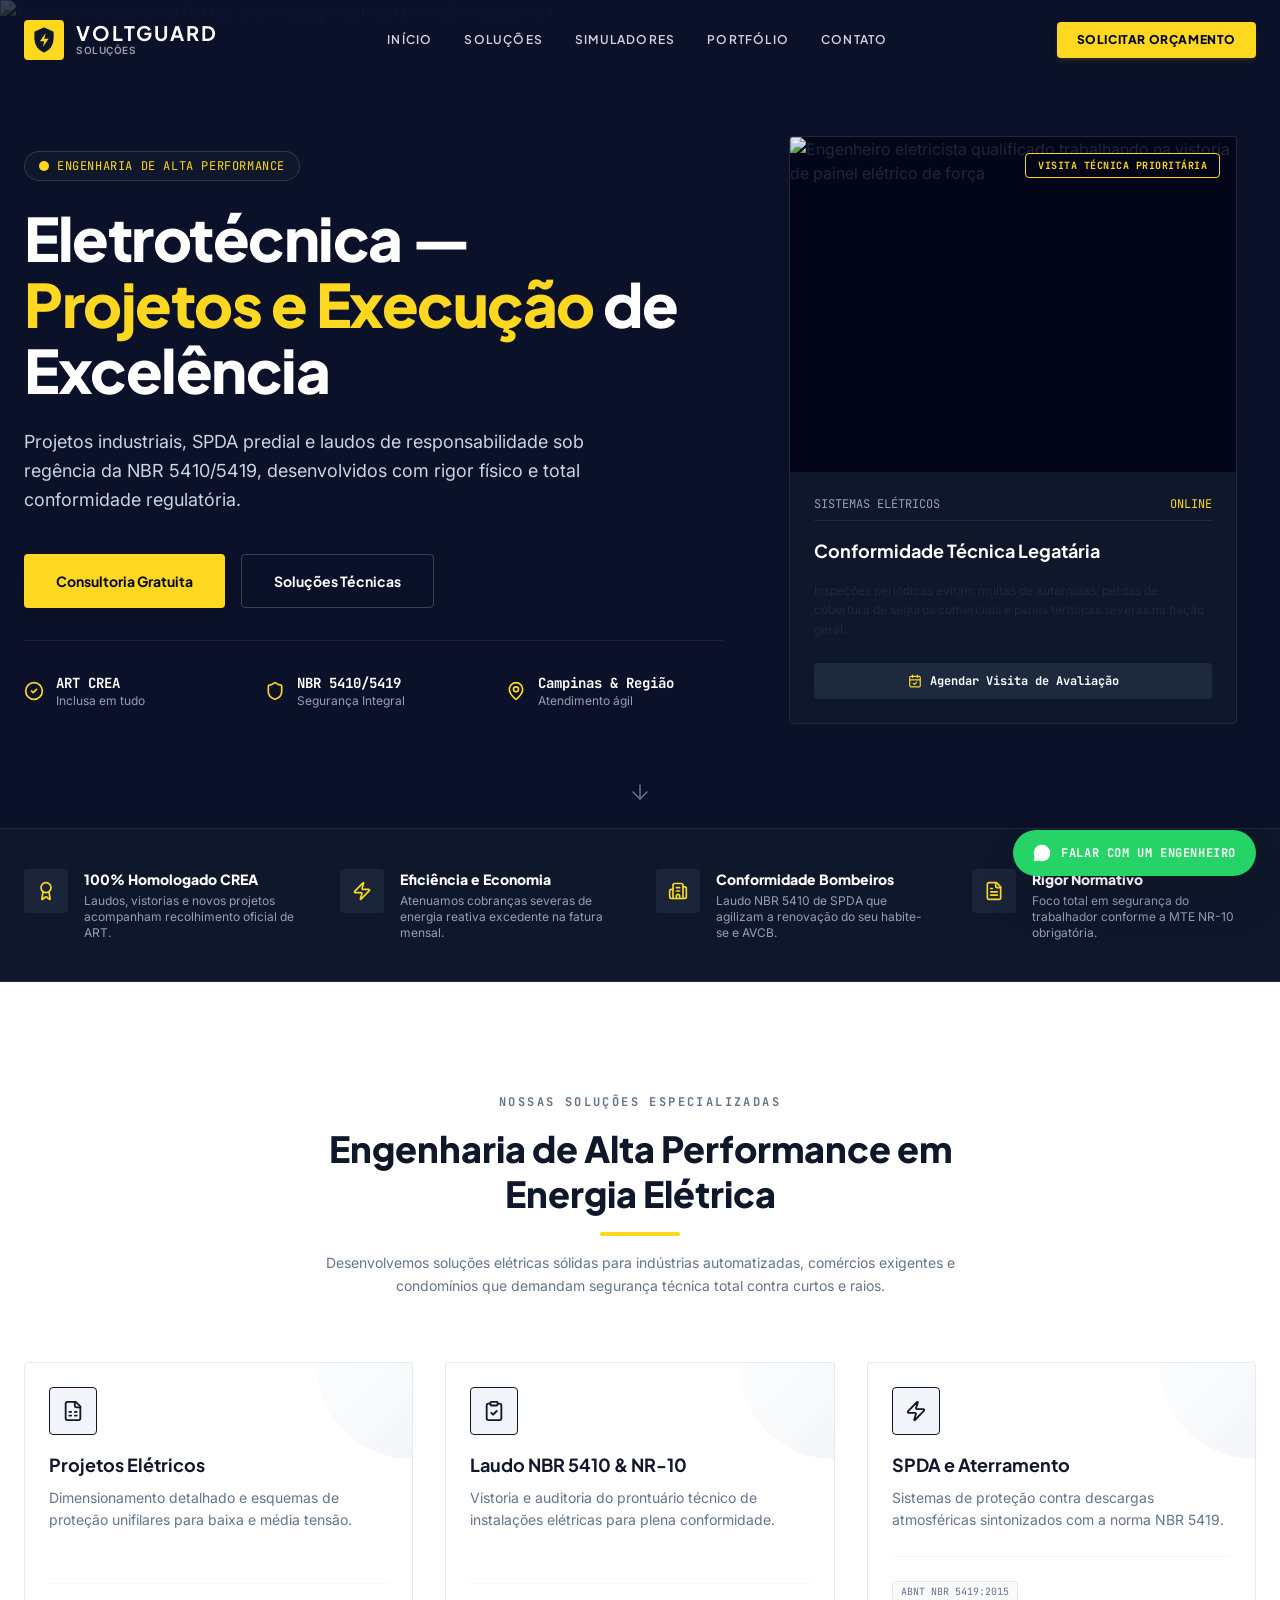
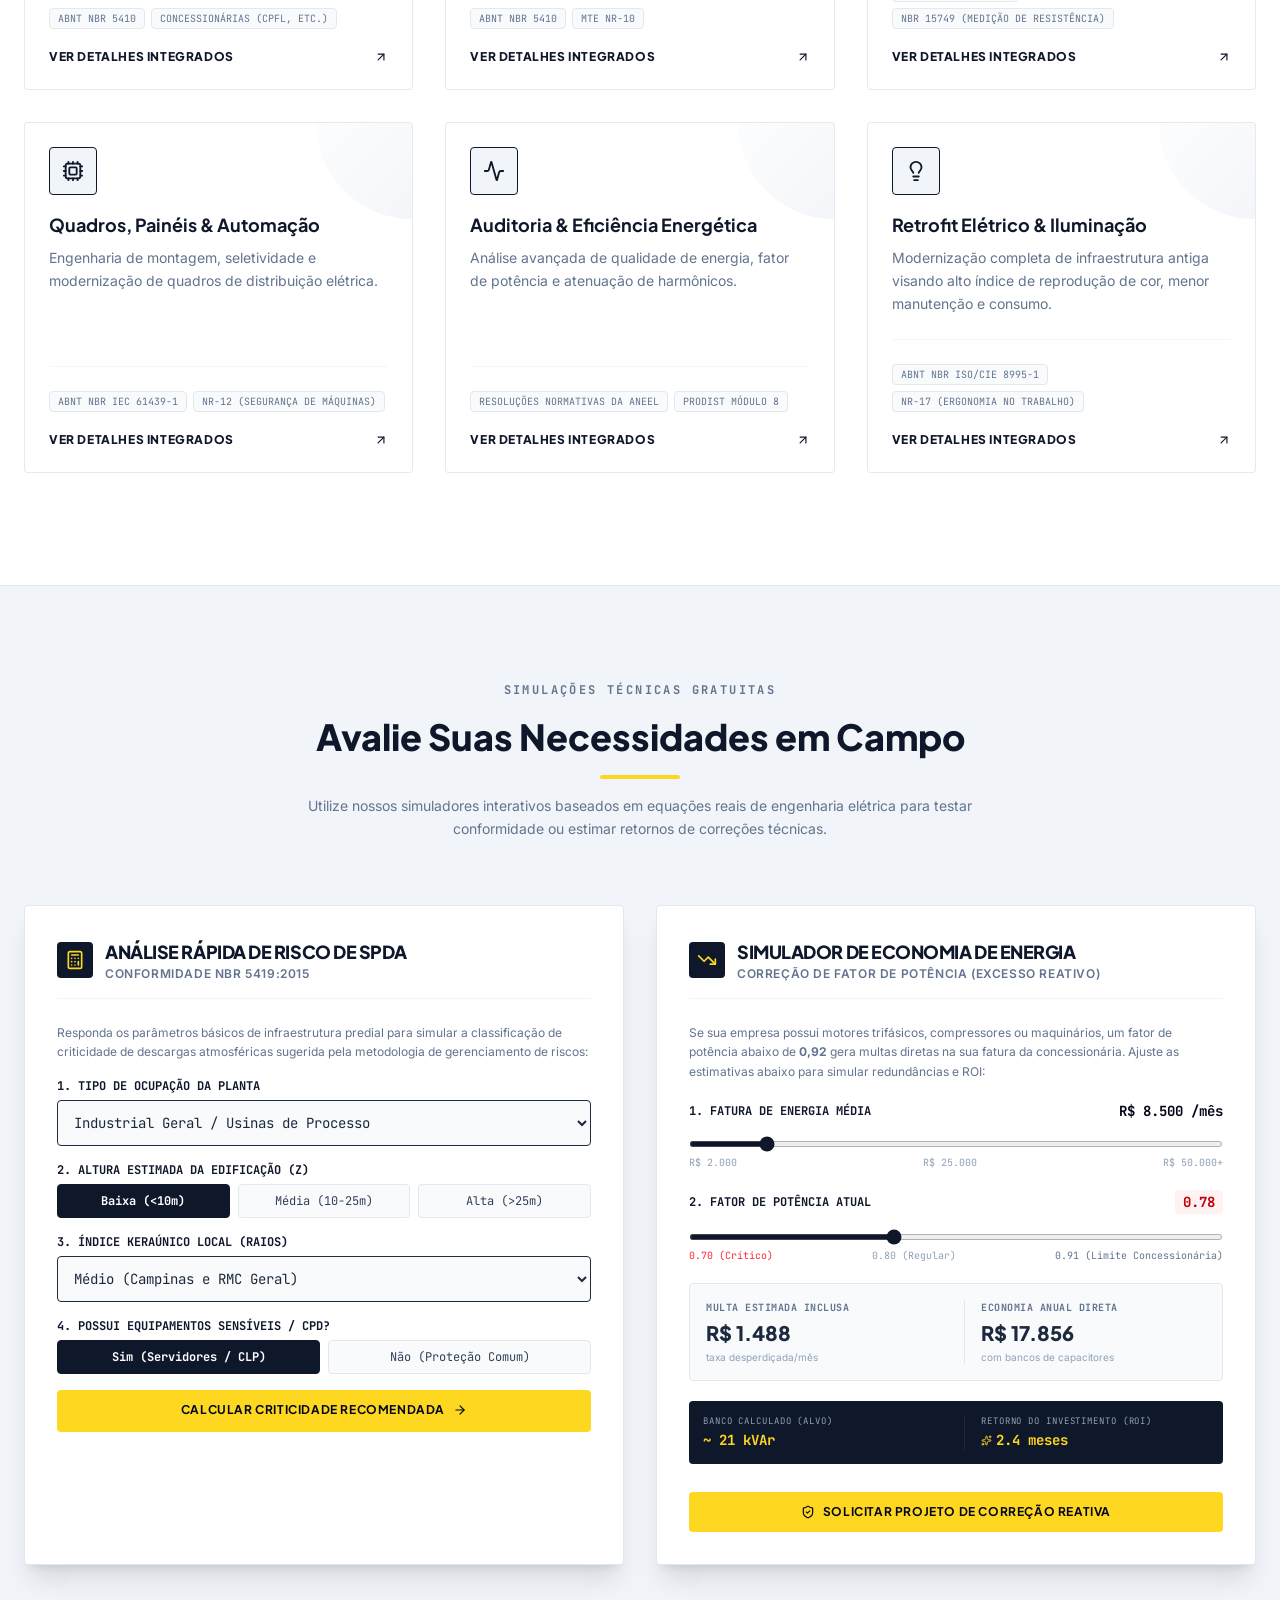
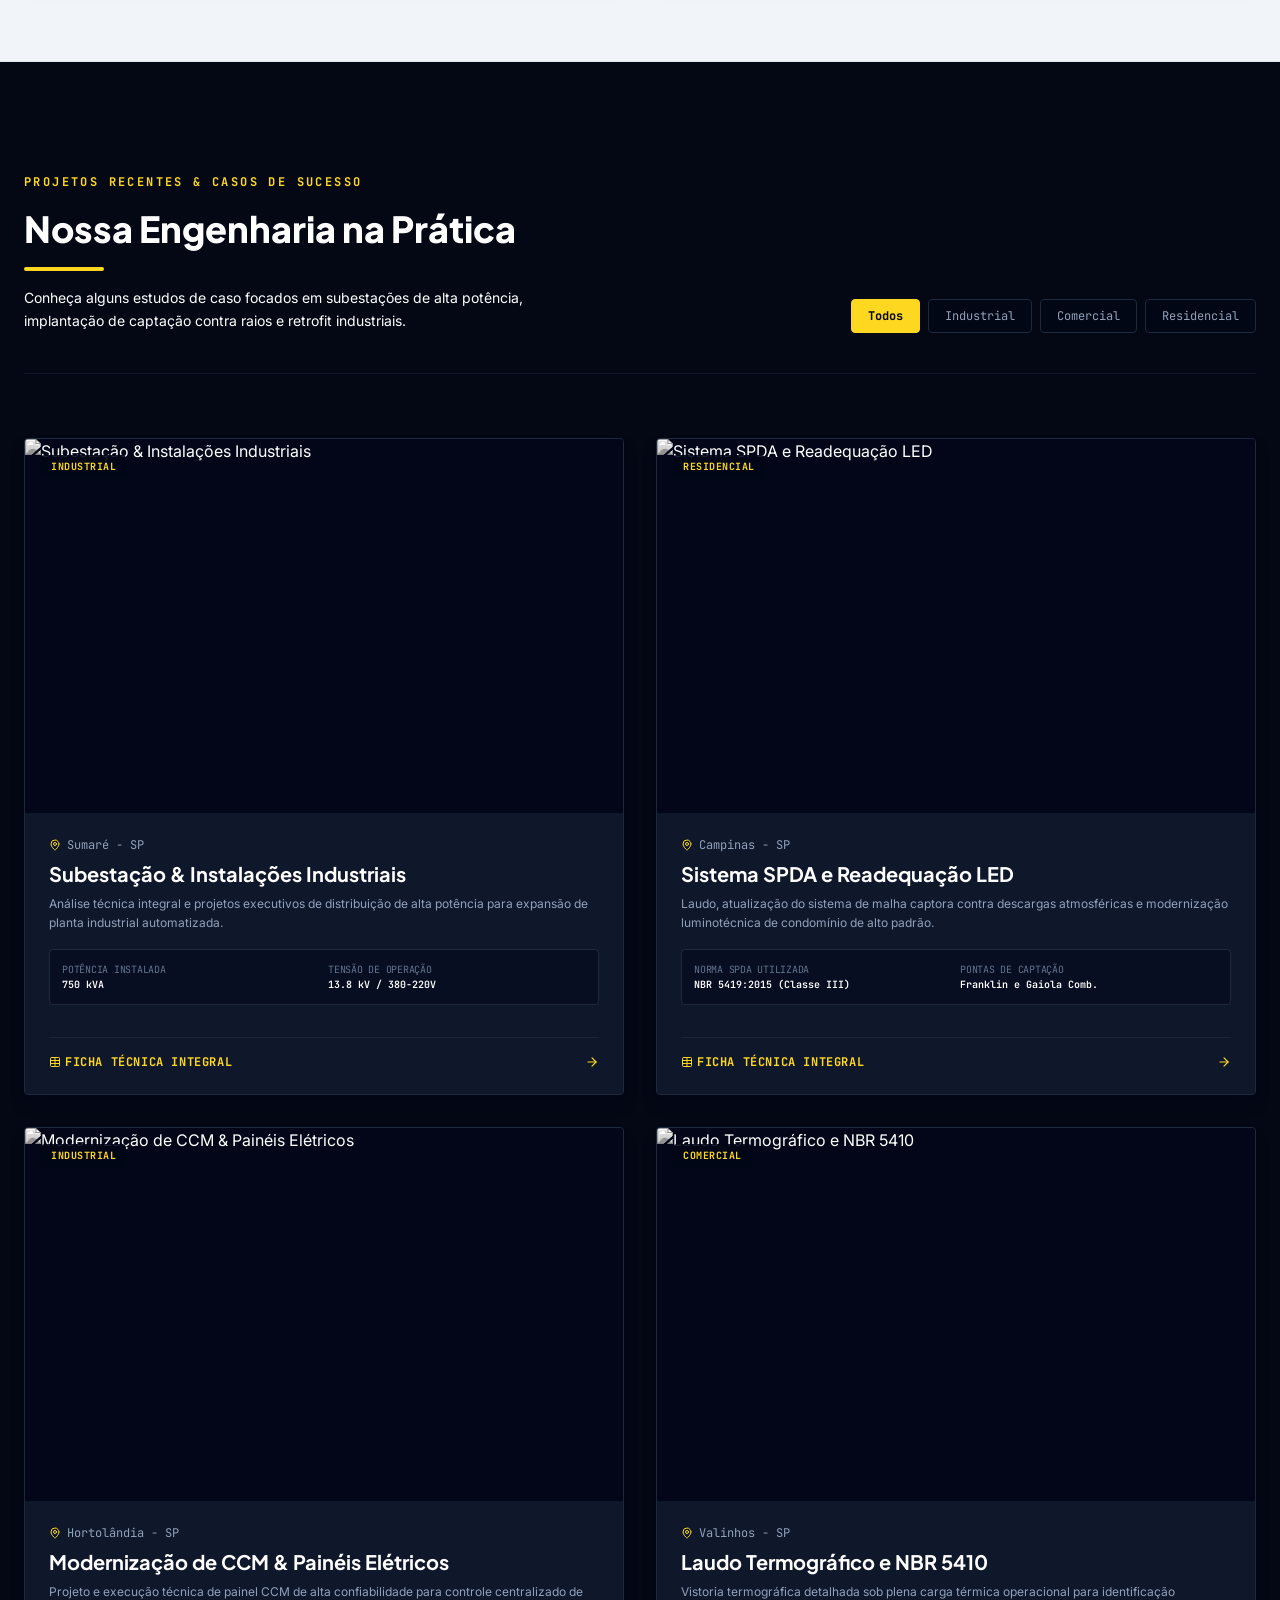
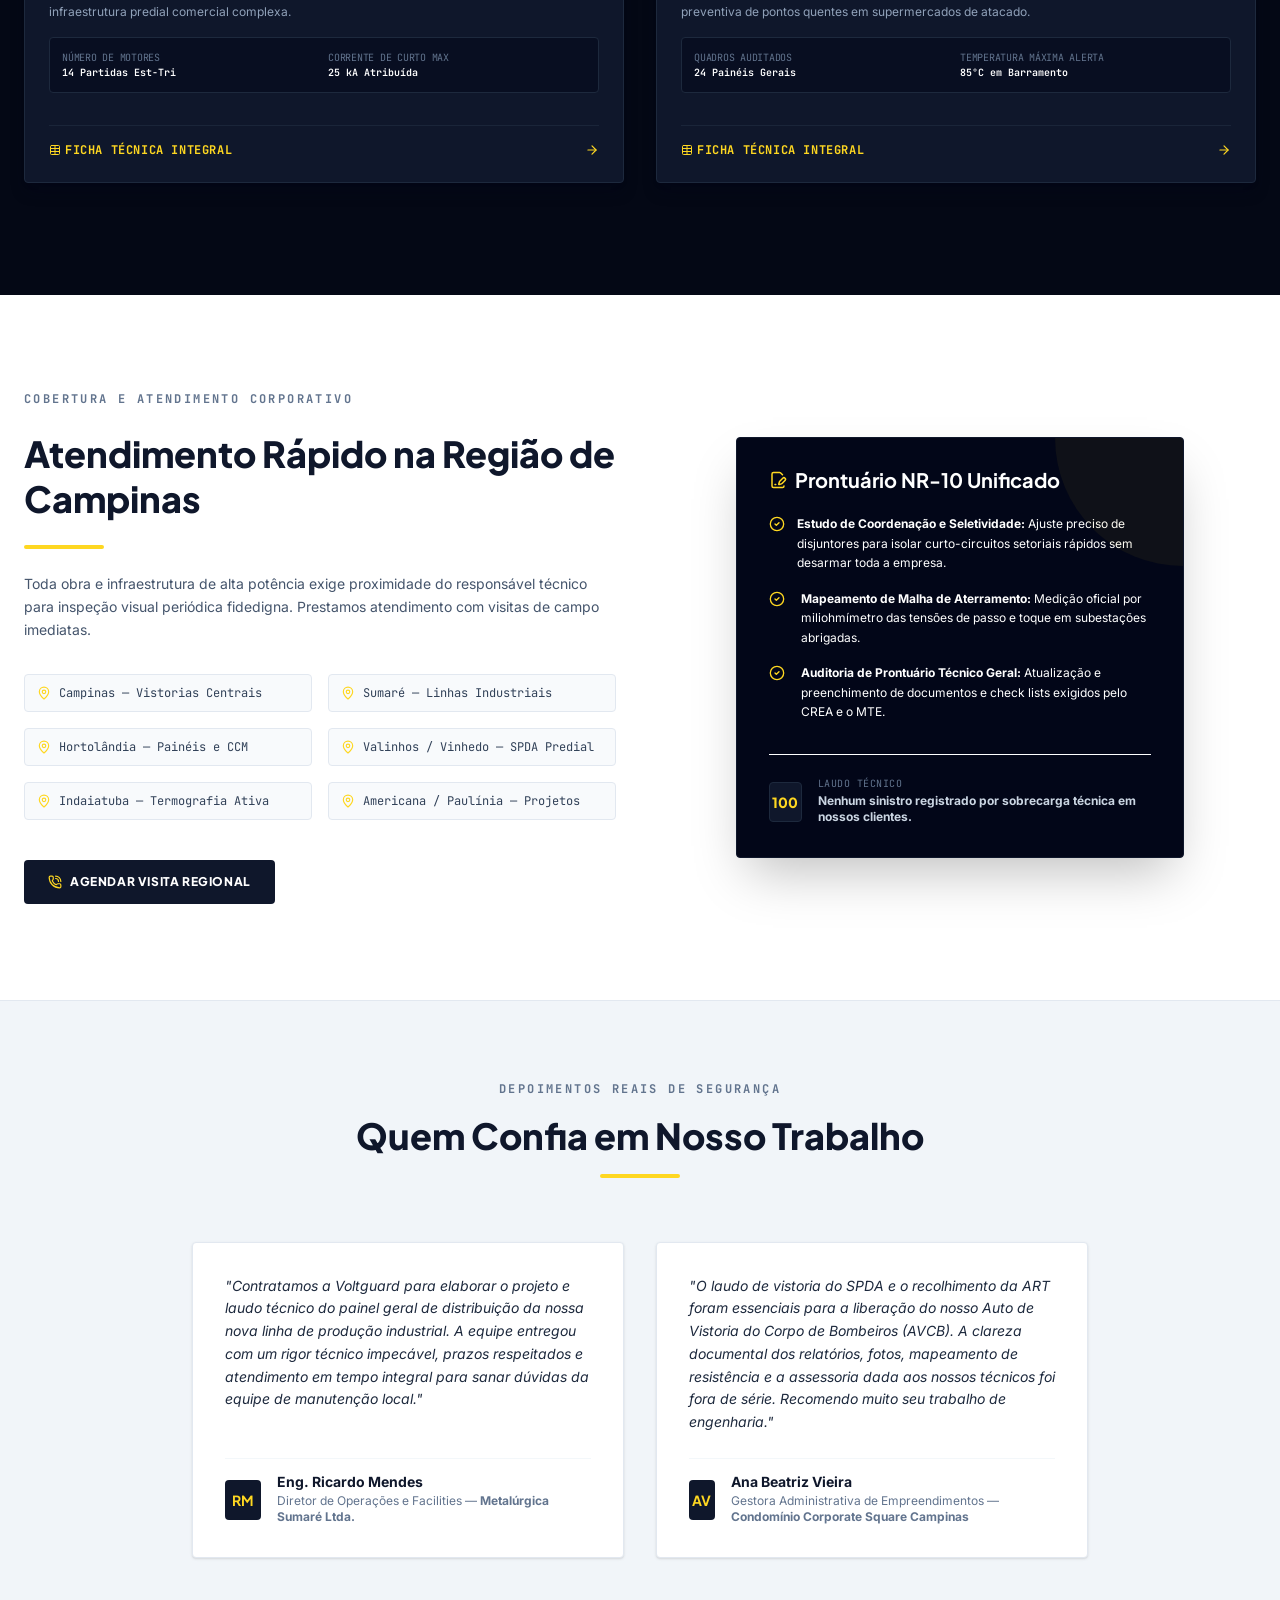
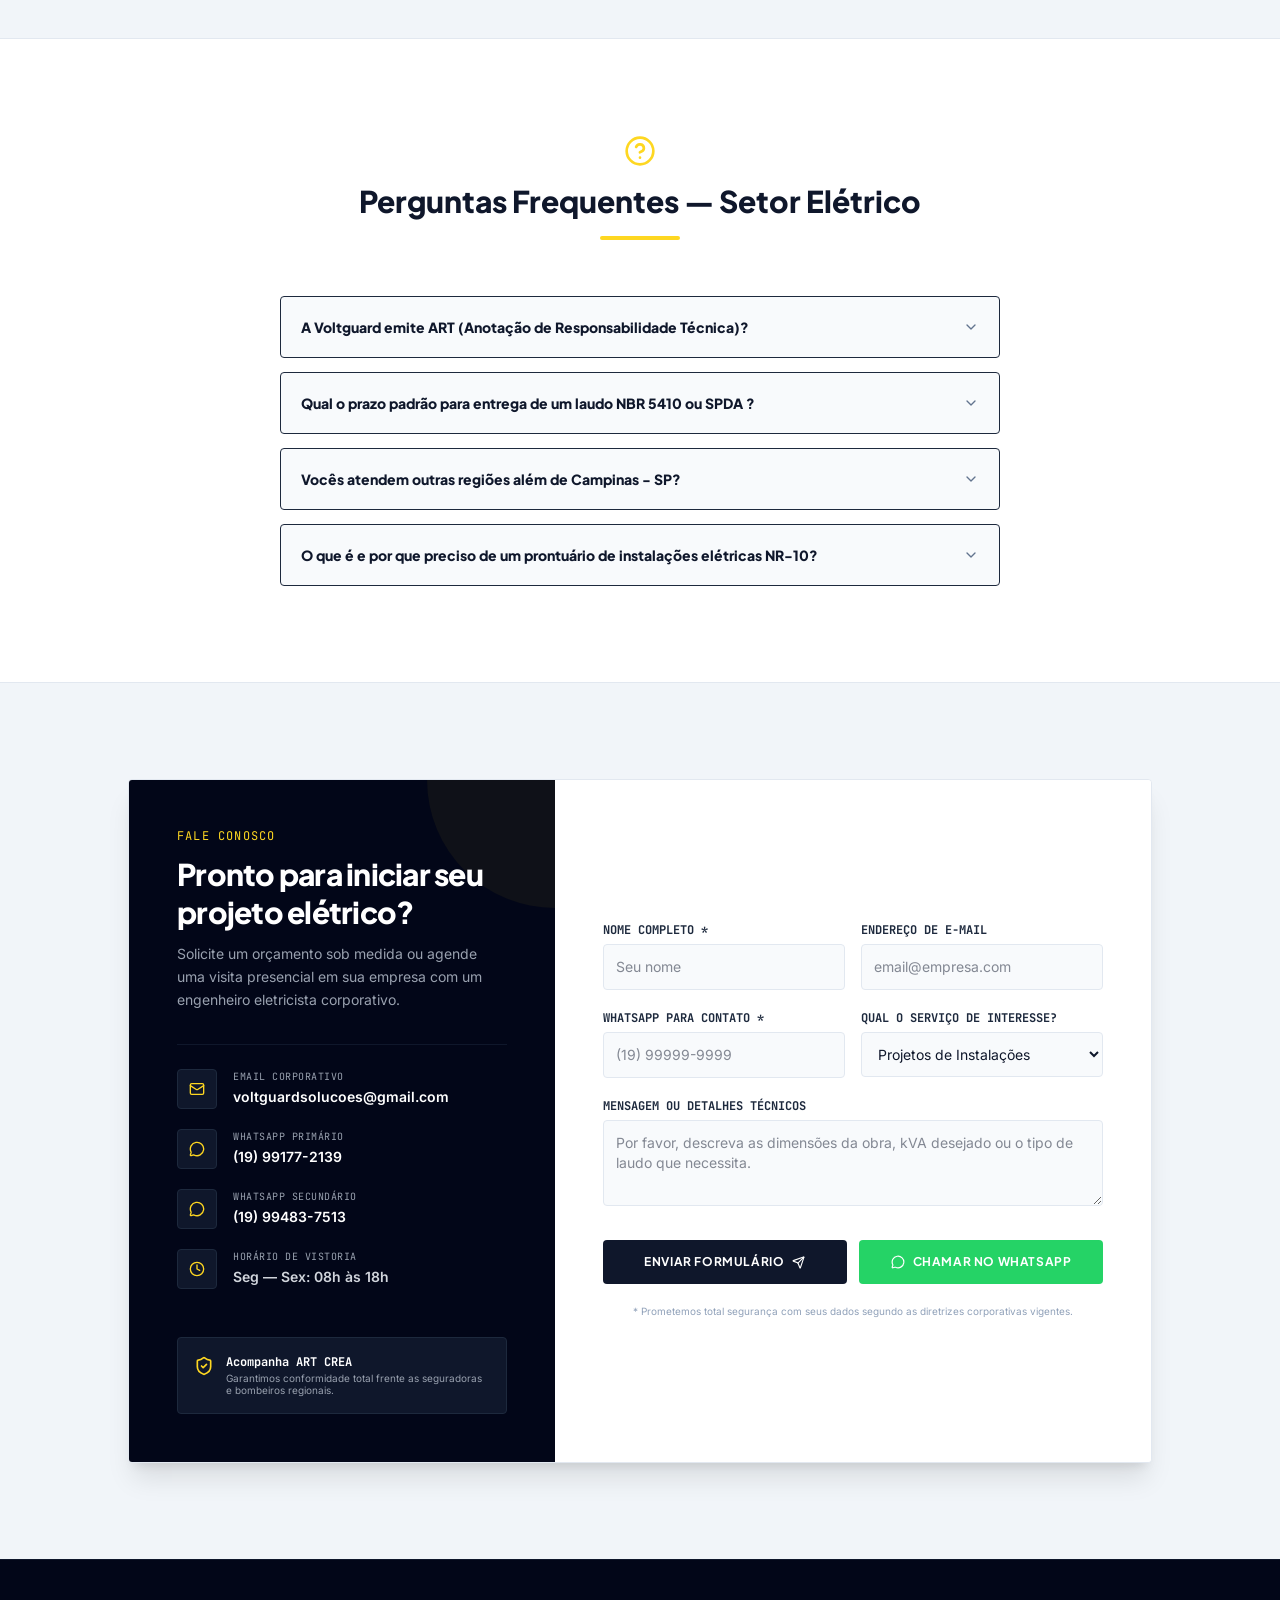
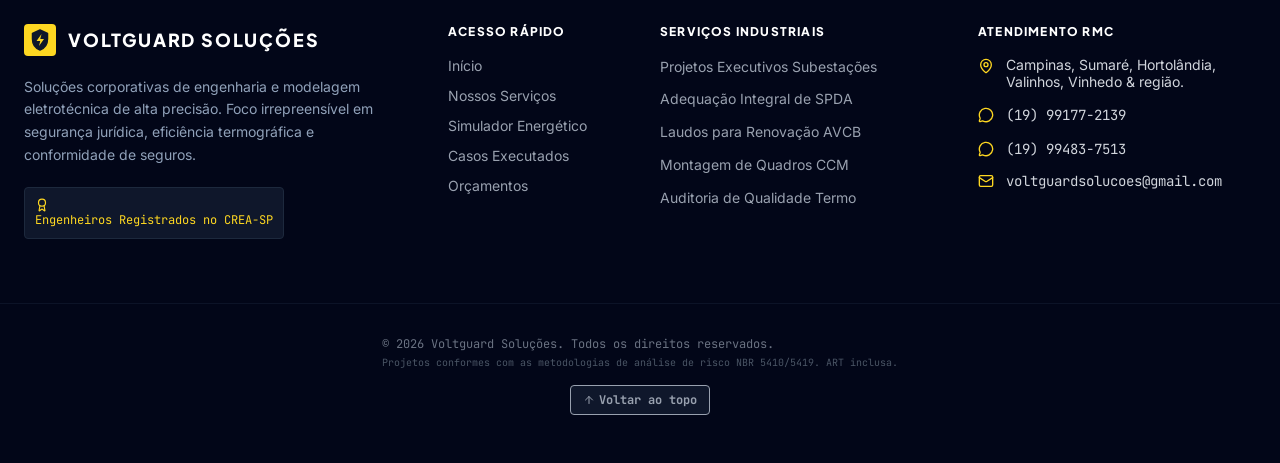
==== docs/index.html @ b6f24d06 "Atualização" ====
<!doctype html>
<html lang="en">
  <head>
    <meta charset="UTF-8" />
    <meta name="viewport" content="width=device-width, initial-scale=1.0" />
    <title>VoltGuard Soluções</title>
    <script type="module" crossorigin src="./assets/index-BncweFUL.js"></script>
    <link rel="stylesheet" crossorigin href="./assets/index-CW4hoglT.css">
  </head>
  <body>
    <div id="root"></div>
  </body>
</html>
---- docs/assets/index-CW4hoglT.css ----
@import"https://fonts.googleapis.com/css2?family=Plus+Jakarta+Sans:wght@400;500;600;700;800&family=Inter:wght@300;400;500;600;700&family=JetBrains+Mono:wght@400;500;600&display=swap";/*! tailwindcss v4.3.0 | MIT License | https://tailwindcss.com */@layer properties{@supports (((-webkit-hyphens:none)) and (not (margin-trim:inline))) or ((-moz-orient:inline) and (not (color:rgb(from red r g b)))){*,:before,:after,::backdrop{--tw-translate-x:0;--tw-translate-y:0;--tw-translate-z:0;--tw-rotate-x:initial;--tw-rotate-y:initial;--tw-rotate-z:initial;--tw-skew-x:initial;--tw-skew-y:initial;--tw-space-y-reverse:0;--tw-divide-y-reverse:0;--tw-border-style:solid;--tw-gradient-position:initial;--tw-gradient-from:#0000;--tw-gradient-via:#0000;--tw-gradient-to:#0000;--tw-gradient-stops:initial;--tw-gradient-via-stops:initial;--tw-gradient-from-position:0%;--tw-gradient-via-position:50%;--tw-gradient-to-position:100%;--tw-leading:initial;--tw-font-weight:initial;--tw-tracking:initial;--tw-shadow:0 0 #0000;--tw-shadow-color:initial;--tw-shadow-alpha:100%;--tw-inset-shadow:0 0 #0000;--tw-inset-shadow-color:initial;--tw-inset-shadow-alpha:100%;--tw-ring-color:initial;--tw-ring-shadow:0 0 #0000;--tw-inset-ring-color:initial;--tw-inset-ring-shadow:0 0 #0000;--tw-ring-inset:initial;--tw-ring-offset-width:0px;--tw-ring-offset-color:#fff;--tw-ring-offset-shadow:0 0 #0000;--tw-blur:initial;--tw-brightness:initial;--tw-contrast:initial;--tw-grayscale:initial;--tw-hue-rotate:initial;--tw-invert:initial;--tw-opacity:initial;--tw-saturate:initial;--tw-sepia:initial;--tw-drop-shadow:initial;--tw-drop-shadow-color:initial;--tw-drop-shadow-alpha:100%;--tw-drop-shadow-size:initial;--tw-backdrop-blur:initial;--tw-backdrop-brightness:initial;--tw-backdrop-contrast:initial;--tw-backdrop-grayscale:initial;--tw-backdrop-hue-rotate:initial;--tw-backdrop-invert:initial;--tw-backdrop-opacity:initial;--tw-backdrop-saturate:initial;--tw-backdrop-sepia:initial;--tw-duration:initial;--tw-scale-x:1;--tw-scale-y:1;--tw-scale-z:1}}}@layer theme{:root,:host{--font-sans:"Inter", ui-sans-serif, system-ui, sans-serif;--font-mono:"JetBrains Mono", ui-monospace, monospace;--color-red-50:oklch(97.1% .013 17.38);--color-red-200:oklch(88.5% .062 18.334);--color-red-500:oklch(63.7% .237 25.331);--color-red-700:oklch(50.5% .213 27.518);--color-red-800:oklch(44.4% .177 26.899);--color-amber-50:oklch(98.7% .022 95.277);--color-amber-200:oklch(92.4% .12 95.746);--color-amber-400:oklch(82.8% .189 84.429);--color-amber-600:oklch(66.6% .179 58.318);--color-amber-700:oklch(55.5% .163 48.998);--color-amber-800:oklch(47.3% .137 46.201);--color-green-50:oklch(98.2% .018 155.826);--color-green-200:oklch(92.5% .084 155.995);--color-green-800:oklch(44.8% .119 151.328);--color-slate-50:oklch(98.4% .003 247.858);--color-slate-100:oklch(96.8% .007 247.896);--color-slate-200:oklch(92.9% .013 255.508);--color-slate-300:oklch(86.9% .022 252.894);--color-slate-400:oklch(70.4% .04 256.788);--color-slate-500:oklch(55.4% .046 257.417);--color-slate-600:oklch(44.6% .043 257.281);--color-slate-700:oklch(37.2% .044 257.287);--color-slate-800:oklch(27.9% .041 260.031);--color-slate-900:oklch(20.8% .042 265.755);--color-slate-950:oklch(12.9% .042 264.695);--color-gray-300:oklch(87.2% .01 258.338);--color-gray-400:oklch(70.7% .022 261.325);--color-gray-500:oklch(55.1% .027 264.364);--color-gray-600:oklch(44.6% .03 256.802);--color-white:#fff;--spacing:.25rem;--container-sm:24rem;--container-md:28rem;--container-lg:32rem;--container-xl:36rem;--container-2xl:42rem;--container-3xl:48rem;--container-4xl:56rem;--container-5xl:64rem;--text-xs:.75rem;--text-xs--line-height:calc(1 / .75);--text-sm:.875rem;--text-sm--line-height:calc(1.25 / .875);--text-lg:1.125rem;--text-lg--line-height:calc(1.75 / 1.125);--text-xl:1.25rem;--text-xl--line-height:calc(1.75 / 1.25);--text-2xl:1.5rem;--text-2xl--line-height:calc(2 / 1.5);--text-3xl:1.875rem;--text-3xl--line-height: 1.2 ;--text-4xl:2.25rem;--text-4xl--line-height:calc(2.5 / 2.25);--text-5xl:3rem;--text-5xl--line-height:1;--text-6xl:3.75rem;--text-6xl--line-height:1;--font-weight-medium:500;--font-weight-semibold:600;--font-weight-bold:700;--font-weight-extrabold:800;--font-weight-black:900;--tracking-tight:-.025em;--tracking-wider:.05em;--tracking-widest:.1em;--leading-tight:1.25;--leading-normal:1.5;--leading-relaxed:1.625;--radius-sm:.25rem;--radius-md:.375rem;--radius-lg:.5rem;--animate-spin:spin 1s linear infinite;--animate-pulse:pulse 2s cubic-bezier(.4, 0, .6, 1) infinite;--animate-bounce:bounce 1s infinite;--blur-sm:8px;--blur-md:12px;--blur-2xl:40px;--default-transition-duration:.15s;--default-transition-timing-function:cubic-bezier(.4, 0, .2, 1);--default-font-family:var(--font-sans);--default-mono-font-family:var(--font-mono);--font-heading:"Plus Jakarta Sans", sans-serif}}@layer base{*,:after,:before,::backdrop{box-sizing:border-box;border:0 solid;margin:0;padding:0}::file-selector-button{box-sizing:border-box;border:0 solid;margin:0;padding:0}html,:host{-webkit-text-size-adjust:100%;-moz-tab-size:4;tab-size:4;line-height:1.5;font-family:var(--default-font-family,ui-sans-serif, system-ui, sans-serif, "Apple Color Emoji", "Segoe UI Emoji", "Segoe UI Symbol", "Noto Color Emoji");font-feature-settings:var(--default-font-feature-settings,normal);font-variation-settings:var(--default-font-variation-settings,normal);-webkit-tap-highlight-color:transparent}hr{height:0;color:inherit;border-top-width:1px}abbr:where([title]){-webkit-text-decoration:underline dotted;text-decoration:underline dotted}h1,h2,h3,h4,h5,h6{font-size:inherit;font-weight:inherit}a{color:inherit;-webkit-text-decoration:inherit;text-decoration:inherit}b,strong{font-weight:bolder}code,kbd,samp,pre{font-family:var(--default-mono-font-family,ui-monospace, SFMono-Regular, Menlo, Monaco, Consolas, "Liberation Mono", "Courier New", monospace);font-feature-settings:var(--default-mono-font-feature-settings,normal);font-variation-settings:var(--default-mono-font-variation-settings,normal);font-size:1em}small{font-size:80%}sub,sup{vertical-align:baseline;font-size:75%;line-height:0;position:relative}sub{bottom:-.25em}sup{top:-.5em}table{text-indent:0;border-color:inherit;border-collapse:collapse}:-moz-focusring{outline:auto}progress{vertical-align:baseline}summary{display:list-item}ol,ul,menu{list-style:none}img,svg,video,canvas,audio,iframe,embed,object{vertical-align:middle;display:block}img,video{max-width:100%;height:auto}button,input,select,optgroup,textarea{font:inherit;font-feature-settings:inherit;font-variation-settings:inherit;letter-spacing:inherit;color:inherit;opacity:1;background-color:#0000;border-radius:0}::file-selector-button{font:inherit;font-feature-settings:inherit;font-variation-settings:inherit;letter-spacing:inherit;color:inherit;opacity:1;background-color:#0000;border-radius:0}:where(select:is([multiple],[size])) optgroup{font-weight:bolder}:where(select:is([multiple],[size])) optgroup option{padding-inline-start:20px}::file-selector-button{margin-inline-end:4px}::placeholder{opacity:1}@supports (not ((-webkit-appearance:-apple-pay-button))) or (contain-intrinsic-size:1px){::placeholder{color:currentColor}@supports (color:color-mix(in lab,red,red)){::placeholder{color:color-mix(in oklab,currentcolor 50%,transparent)}}}textarea{resize:vertical}::-webkit-search-decoration{-webkit-appearance:none}::-webkit-date-and-time-value{min-height:1lh;text-align:inherit}::-webkit-datetime-edit{display:inline-flex}::-webkit-datetime-edit-fields-wrapper{padding:0}::-webkit-datetime-edit{padding-block:0}::-webkit-datetime-edit-year-field{padding-block:0}::-webkit-datetime-edit-month-field{padding-block:0}::-webkit-datetime-edit-day-field{padding-block:0}::-webkit-datetime-edit-hour-field{padding-block:0}::-webkit-datetime-edit-minute-field{padding-block:0}::-webkit-datetime-edit-second-field{padding-block:0}::-webkit-datetime-edit-millisecond-field{padding-block:0}::-webkit-datetime-edit-meridiem-field{padding-block:0}::-webkit-calendar-picker-indicator{line-height:1}:-moz-ui-invalid{box-shadow:none}button,input:where([type=button],[type=reset],[type=submit]){-webkit-appearance:button;-moz-appearance:button;appearance:button}::file-selector-button{-webkit-appearance:button;-moz-appearance:button;appearance:button}::-webkit-inner-spin-button{height:auto}::-webkit-outer-spin-button{height:auto}[hidden]:where(:not([hidden=until-found])){display:none!important}}@layer components;@layer utilities{.pointer-events-none{pointer-events:none}.visible{visibility:visible}.absolute{position:absolute}.fixed{position:fixed}.relative{position:relative}.static{position:static}.-inset-1\.5{inset:calc(var(--spacing) * -1.5)}.inset-0{inset:calc(var(--spacing) * 0)}.top-0{top:calc(var(--spacing) * 0)}.top-4{top:calc(var(--spacing) * 4)}.right-0{right:calc(var(--spacing) * 0)}.right-4{right:calc(var(--spacing) * 4)}.right-6{right:calc(var(--spacing) * 6)}.bottom-4{bottom:calc(var(--spacing) * 4)}.bottom-6{bottom:calc(var(--spacing) * 6)}.left-0{left:calc(var(--spacing) * 0)}.left-1\/2{left:50%}.left-4{left:calc(var(--spacing) * 4)}.left-6{left:calc(var(--spacing) * 6)}.z-0{z-index:0}.z-10{z-index:10}.z-40{z-index:40}.z-50{z-index:50}.col-span-2{grid-column:span 2/span 2}.container{width:100%}@media(min-width:40rem){.container{max-width:40rem}}@media(min-width:48rem){.container{max-width:48rem}}@media(min-width:64rem){.container{max-width:64rem}}@media(min-width:80rem){.container{max-width:80rem}}@media(min-width:96rem){.container{max-width:96rem}}.mx-auto{margin-inline:auto}.mt-0\.5{margin-top:calc(var(--spacing) * .5)}.mt-1{margin-top:calc(var(--spacing) * 1)}.mt-2{margin-top:calc(var(--spacing) * 2)}.mt-4{margin-top:calc(var(--spacing) * 4)}.mt-6{margin-top:calc(var(--spacing) * 6)}.mt-8{margin-top:calc(var(--spacing) * 8)}.mt-12{margin-top:calc(var(--spacing) * 12)}.mr-3{margin-right:calc(var(--spacing) * 3)}.mb-6{margin-bottom:calc(var(--spacing) * 6)}.mb-14{margin-bottom:calc(var(--spacing) * 14)}.mb-16{margin-bottom:calc(var(--spacing) * 16)}.-ml-1{margin-left:calc(var(--spacing) * -1)}.line-clamp-2{-webkit-line-clamp:2;-webkit-box-orient:vertical;display:-webkit-box;overflow:hidden}.line-clamp-3{-webkit-line-clamp:3;-webkit-box-orient:vertical;display:-webkit-box;overflow:hidden}.block{display:block}.flex{display:flex}.grid{display:grid}.hidden{display:none}.inline-block{display:inline-block}.inline-flex{display:inline-flex}.table{display:table}.aspect-\[4\/3\]{aspect-ratio:4/3}.aspect-\[16\/10\]{aspect-ratio:16/10}.h-1{height:calc(var(--spacing) * 1)}.h-1\.5{height:calc(var(--spacing) * 1.5)}.h-2\.5{height:calc(var(--spacing) * 2.5)}.h-4{height:calc(var(--spacing) * 4)}.h-6{height:calc(var(--spacing) * 6)}.h-7{height:calc(var(--spacing) * 7)}.h-10{height:calc(var(--spacing) * 10)}.h-12{height:calc(var(--spacing) * 12)}.h-16{height:calc(var(--spacing) * 16)}.h-20{height:calc(var(--spacing) * 20)}.h-24{height:calc(var(--spacing) * 24)}.h-32{height:calc(var(--spacing) * 32)}.h-44{height:calc(var(--spacing) * 44)}.h-48{height:calc(var(--spacing) * 48)}.h-full{height:100%}.max-h-\[85vh\]{max-height:85vh}.max-h-\[90vh\]{max-height:90vh}.max-h-\[92vh\]{max-height:92vh}.min-h-\[92vh\]{min-height:92vh}.min-h-screen{min-height:100vh}.w-2\.5{width:calc(var(--spacing) * 2.5)}.w-4{width:calc(var(--spacing) * 4)}.w-6{width:calc(var(--spacing) * 6)}.w-7{width:calc(var(--spacing) * 7)}.w-10{width:calc(var(--spacing) * 10)}.w-12{width:calc(var(--spacing) * 12)}.w-16{width:calc(var(--spacing) * 16)}.w-20{width:calc(var(--spacing) * 20)}.w-24{width:calc(var(--spacing) * 24)}.w-32{width:calc(var(--spacing) * 32)}.w-full{width:100%}.max-w-2xl{max-width:var(--container-2xl)}.max-w-3xl{max-width:var(--container-3xl)}.max-w-4xl{max-width:var(--container-4xl)}.max-w-5xl{max-width:var(--container-5xl)}.max-w-\[1280px\]{max-width:1280px}.max-w-lg{max-width:var(--container-lg)}.max-w-md{max-width:var(--container-md)}.max-w-sm{max-width:var(--container-sm)}.max-w-xl{max-width:var(--container-xl)}.shrink-0{flex-shrink:0}.flex-grow{flex-grow:1}.-translate-x-1\/2{--tw-translate-x: -50% ;translate:var(--tw-translate-x) var(--tw-translate-y)}.transform{transform:var(--tw-rotate-x,) var(--tw-rotate-y,) var(--tw-rotate-z,) var(--tw-skew-x,) var(--tw-skew-y,)}.animate-bounce{animation:var(--animate-bounce)}.animate-pulse{animation:var(--animate-pulse)}.animate-spin{animation:var(--animate-spin)}.cursor-pointer{cursor:pointer}.resize{resize:both}.grid-cols-1{grid-template-columns:repeat(1,minmax(0,1fr))}.grid-cols-2{grid-template-columns:repeat(2,minmax(0,1fr))}.grid-cols-3{grid-template-columns:repeat(3,minmax(0,1fr))}.flex-col{flex-direction:column}.flex-wrap{flex-wrap:wrap}.items-center{align-items:center}.items-start{align-items:flex-start}.justify-between{justify-content:space-between}.justify-center{justify-content:center}.justify-end{justify-content:flex-end}.gap-1{gap:calc(var(--spacing) * 1)}.gap-1\.5{gap:calc(var(--spacing) * 1.5)}.gap-2{gap:calc(var(--spacing) * 2)}.gap-2\.5{gap:calc(var(--spacing) * 2.5)}.gap-3{gap:calc(var(--spacing) * 3)}.gap-4{gap:calc(var(--spacing) * 4)}.gap-5{gap:calc(var(--spacing) * 5)}.gap-6{gap:calc(var(--spacing) * 6)}.gap-8{gap:calc(var(--spacing) * 8)}.gap-10{gap:calc(var(--spacing) * 10)}.gap-12{gap:calc(var(--spacing) * 12)}:where(.space-y-0\.5>:not(:last-child)){--tw-space-y-reverse:0;margin-block-start:calc(calc(var(--spacing) * .5) * var(--tw-space-y-reverse));margin-block-end:calc(calc(var(--spacing) * .5) * calc(1 - var(--tw-space-y-reverse)))}:where(.space-y-1>:not(:last-child)){--tw-space-y-reverse:0;margin-block-start:calc(calc(var(--spacing) * 1) * var(--tw-space-y-reverse));margin-block-end:calc(calc(var(--spacing) * 1) * calc(1 - var(--tw-space-y-reverse)))}:where(.space-y-1\.5>:not(:last-child)){--tw-space-y-reverse:0;margin-block-start:calc(calc(var(--spacing) * 1.5) * var(--tw-space-y-reverse));margin-block-end:calc(calc(var(--spacing) * 1.5) * calc(1 - var(--tw-space-y-reverse)))}:where(.space-y-2>:not(:last-child)){--tw-space-y-reverse:0;margin-block-start:calc(calc(var(--spacing) * 2) * var(--tw-space-y-reverse));margin-block-end:calc(calc(var(--spacing) * 2) * calc(1 - var(--tw-space-y-reverse)))}:where(.space-y-2\.5>:not(:last-child)){--tw-space-y-reverse:0;margin-block-start:calc(calc(var(--spacing) * 2.5) * var(--tw-space-y-reverse));margin-block-end:calc(calc(var(--spacing) * 2.5) * calc(1 - var(--tw-space-y-reverse)))}:where(.space-y-3>:not(:last-child)){--tw-space-y-reverse:0;margin-block-start:calc(calc(var(--spacing) * 3) * var(--tw-space-y-reverse));margin-block-end:calc(calc(var(--spacing) * 3) * calc(1 - var(--tw-space-y-reverse)))}:where(.space-y-3\.5>:not(:last-child)){--tw-space-y-reverse:0;margin-block-start:calc(calc(var(--spacing) * 3.5) * var(--tw-space-y-reverse));margin-block-end:calc(calc(var(--spacing) * 3.5) * calc(1 - var(--tw-space-y-reverse)))}:where(.space-y-4>:not(:last-child)){--tw-space-y-reverse:0;margin-block-start:calc(calc(var(--spacing) * 4) * var(--tw-space-y-reverse));margin-block-end:calc(calc(var(--spacing) * 4) * calc(1 - var(--tw-space-y-reverse)))}:where(.space-y-5>:not(:last-child)){--tw-space-y-reverse:0;margin-block-start:calc(calc(var(--spacing) * 5) * var(--tw-space-y-reverse));margin-block-end:calc(calc(var(--spacing) * 5) * calc(1 - var(--tw-space-y-reverse)))}:where(.space-y-6>:not(:last-child)){--tw-space-y-reverse:0;margin-block-start:calc(calc(var(--spacing) * 6) * var(--tw-space-y-reverse));margin-block-end:calc(calc(var(--spacing) * 6) * calc(1 - var(--tw-space-y-reverse)))}:where(.space-y-8>:not(:last-child)){--tw-space-y-reverse:0;margin-block-start:calc(calc(var(--spacing) * 8) * var(--tw-space-y-reverse));margin-block-end:calc(calc(var(--spacing) * 8) * calc(1 - var(--tw-space-y-reverse)))}:where(.divide-y>:not(:last-child)){--tw-divide-y-reverse:0;border-bottom-style:var(--tw-border-style);border-top-style:var(--tw-border-style);border-top-width:calc(1px * var(--tw-divide-y-reverse));border-bottom-width:calc(1px * calc(1 - var(--tw-divide-y-reverse)))}:where(.divide-slate-200>:not(:last-child)){border-color:var(--color-slate-200)}.truncate{text-overflow:ellipsis;white-space:nowrap;overflow:hidden}.overflow-hidden{overflow:hidden}.overflow-y-auto{overflow-y:auto}.rounded-full{border-radius:3.40282e38px}.rounded-lg{border-radius:var(--radius-lg)}.rounded-md{border-radius:var(--radius-md)}.rounded-sm{border-radius:var(--radius-sm)}.rounded-bl-full{border-bottom-left-radius:3.40282e38px}.border{border-style:var(--tw-border-style);border-width:1px}.border-y{border-block-style:var(--tw-border-style);border-block-width:1px}.border-t{border-top-style:var(--tw-border-style);border-top-width:1px}.border-b{border-bottom-style:var(--tw-border-style);border-bottom-width:1px}.border-l{border-left-style:var(--tw-border-style);border-left-width:1px}.border-l-4{border-left-style:var(--tw-border-style);border-left-width:4px}.border-\[\#fed721\]{border-color:#fed721}.border-amber-200{border-color:var(--color-amber-200)}.border-green-200{border-color:var(--color-green-200)}.border-red-200{border-color:var(--color-red-200)}.border-slate-100{border-color:var(--color-slate-100)}.border-slate-100\/80{border-color:#f1f5f9cc}@supports (color:color-mix(in lab,red,red)){.border-slate-100\/80{border-color:color-mix(in oklab,var(--color-slate-100) 80%,transparent)}}.border-slate-200{border-color:var(--color-slate-200)}.border-slate-200\/60{border-color:#e2e8f099}@supports (color:color-mix(in lab,red,red)){.border-slate-200\/60{border-color:color-mix(in oklab,var(--color-slate-200) 60%,transparent)}}.border-slate-200\/90{border-color:#e2e8f0e6}@supports (color:color-mix(in lab,red,red)){.border-slate-200\/90{border-color:color-mix(in oklab,var(--color-slate-200) 90%,transparent)}}.border-slate-300{border-color:var(--color-slate-300)}.border-slate-700{border-color:var(--color-slate-700)}.border-slate-700\/85{border-color:#314158d9}@supports (color:color-mix(in lab,red,red)){.border-slate-700\/85{border-color:color-mix(in oklab,var(--color-slate-700) 85%,transparent)}}.border-slate-800{border-color:var(--color-slate-800)}.border-slate-800\/80{border-color:#1d293dcc}@supports (color:color-mix(in lab,red,red)){.border-slate-800\/80{border-color:color-mix(in oklab,var(--color-slate-800) 80%,transparent)}}.border-slate-900{border-color:var(--color-slate-900)}.border-slate-900\/80{border-color:#0f172bcc}@supports (color:color-mix(in lab,red,red)){.border-slate-900\/80{border-color:color-mix(in oklab,var(--color-slate-900) 80%,transparent)}}.border-white\/20{border-color:#fff3}@supports (color:color-mix(in lab,red,red)){.border-white\/20{border-color:color-mix(in oklab,var(--color-white) 20%,transparent)}}.bg-\[\#0A1128\]{background-color:#0a1128}.bg-\[\#25D366\]{background-color:#25d366}.bg-\[\#040815\]{background-color:#040815}.bg-\[\#fed721\]{background-color:#fed721}.bg-\[\#fed721\]\/5{background-color:#fed7210d}.bg-\[\#fed721\]\/15{background-color:#fed72126}.bg-\[\#ffffff\]{background-color:#fff}.bg-amber-50{background-color:var(--color-amber-50)}.bg-green-50{background-color:var(--color-green-50)}.bg-red-50{background-color:var(--color-red-50)}.bg-slate-50{background-color:var(--color-slate-50)}.bg-slate-100{background-color:var(--color-slate-100)}.bg-slate-800{background-color:var(--color-slate-800)}.bg-slate-800\/80{background-color:#1d293dcc}@supports (color:color-mix(in lab,red,red)){.bg-slate-800\/80{background-color:color-mix(in oklab,var(--color-slate-800) 80%,transparent)}}.bg-slate-900{background-color:var(--color-slate-900)}.bg-slate-900\/95{background-color:#0f172bf2}@supports (color:color-mix(in lab,red,red)){.bg-slate-900\/95{background-color:color-mix(in oklab,var(--color-slate-900) 95%,transparent)}}.bg-slate-950{background-color:var(--color-slate-950)}.bg-slate-950\/40{background-color:#02061866}@supports (color:color-mix(in lab,red,red)){.bg-slate-950\/40{background-color:color-mix(in oklab,var(--color-slate-950) 40%,transparent)}}.bg-slate-950\/50{background-color:#02061880}@supports (color:color-mix(in lab,red,red)){.bg-slate-950\/50{background-color:color-mix(in oklab,var(--color-slate-950) 50%,transparent)}}.bg-slate-950\/60{background-color:#02061899}@supports (color:color-mix(in lab,red,red)){.bg-slate-950\/60{background-color:color-mix(in oklab,var(--color-slate-950) 60%,transparent)}}.bg-slate-950\/80{background-color:#020618cc}@supports (color:color-mix(in lab,red,red)){.bg-slate-950\/80{background-color:color-mix(in oklab,var(--color-slate-950) 80%,transparent)}}.bg-slate-950\/90{background-color:#020618e6}@supports (color:color-mix(in lab,red,red)){.bg-slate-950\/90{background-color:color-mix(in oklab,var(--color-slate-950) 90%,transparent)}}.bg-white{background-color:var(--color-white)}.bg-gradient-to-br{--tw-gradient-position:to bottom right in oklab;background-image:linear-gradient(var(--tw-gradient-stops))}.bg-gradient-to-t{--tw-gradient-position:to top in oklab;background-image:linear-gradient(var(--tw-gradient-stops))}.bg-\[linear-gradient\(to_right\,\#1e293b12_1px\,transparent_1px\)\,linear-gradient\(to_bottom\,\#1e293b12_1px\,transparent_1px\)\]{background-image:linear-gradient(90deg,#1e293b12 1px,#0000 1px),linear-gradient(#1e293b12 1px,#0000 1px)}.from-\[\#0A1128\]{--tw-gradient-from:#0a1128;--tw-gradient-stops:var(--tw-gradient-via-stops,var(--tw-gradient-position), var(--tw-gradient-from) var(--tw-gradient-from-position), var(--tw-gradient-to) var(--tw-gradient-to-position))}.from-slate-50{--tw-gradient-from:var(--color-slate-50);--tw-gradient-stops:var(--tw-gradient-via-stops,var(--tw-gradient-position), var(--tw-gradient-from) var(--tw-gradient-from-position), var(--tw-gradient-to) var(--tw-gradient-to-position))}.from-slate-950{--tw-gradient-from:var(--color-slate-950);--tw-gradient-stops:var(--tw-gradient-via-stops,var(--tw-gradient-position), var(--tw-gradient-from) var(--tw-gradient-from-position), var(--tw-gradient-to) var(--tw-gradient-to-position))}.via-slate-950\/20{--tw-gradient-via:#02061833}@supports (color:color-mix(in lab,red,red)){.via-slate-950\/20{--tw-gradient-via:color-mix(in oklab, var(--color-slate-950) 20%, transparent)}}.via-slate-950\/20{--tw-gradient-via-stops:var(--tw-gradient-position), var(--tw-gradient-from) var(--tw-gradient-from-position), var(--tw-gradient-via) var(--tw-gradient-via-position), var(--tw-gradient-to) var(--tw-gradient-to-position);--tw-gradient-stops:var(--tw-gradient-via-stops)}.via-transparent{--tw-gradient-via:transparent;--tw-gradient-via-stops:var(--tw-gradient-position), var(--tw-gradient-from) var(--tw-gradient-from-position), var(--tw-gradient-via) var(--tw-gradient-via-position), var(--tw-gradient-to) var(--tw-gradient-to-position);--tw-gradient-stops:var(--tw-gradient-via-stops)}.to-slate-200{--tw-gradient-to:var(--color-slate-200);--tw-gradient-stops:var(--tw-gradient-via-stops,var(--tw-gradient-position), var(--tw-gradient-from) var(--tw-gradient-from-position), var(--tw-gradient-to) var(--tw-gradient-to-position))}.to-transparent{--tw-gradient-to:transparent;--tw-gradient-stops:var(--tw-gradient-via-stops,var(--tw-gradient-position), var(--tw-gradient-from) var(--tw-gradient-from-position), var(--tw-gradient-to) var(--tw-gradient-to-position))}.\[mask-image\:radial-gradient\(ellipse_60\%_50\%_at_50\%_0\%\,\#000_70\%\,transparent_100\%\)\]{-webkit-mask-image:radial-gradient(60% 50% at 50% 0,#000 70%,#0000 100%);mask-image:radial-gradient(60% 50% at 50% 0,#000 70%,#0000)}.bg-\[size\:4rem_4rem\]{background-size:4rem 4rem}.fill-current{fill:currentColor}.stroke-\[1\.5\]{stroke-width:1.5px}.stroke-\[3\]{stroke-width:3px}.object-cover{object-fit:cover}.p-1{padding:calc(var(--spacing) * 1)}.p-1\.5{padding:calc(var(--spacing) * 1.5)}.p-2{padding:calc(var(--spacing) * 2)}.p-2\.5{padding:calc(var(--spacing) * 2.5)}.p-3{padding:calc(var(--spacing) * 3)}.p-3\.5{padding:calc(var(--spacing) * 3.5)}.p-4{padding:calc(var(--spacing) * 4)}.p-5{padding:calc(var(--spacing) * 5)}.p-6{padding:calc(var(--spacing) * 6)}.p-8{padding:calc(var(--spacing) * 8)}.px-2{padding-inline:calc(var(--spacing) * 2)}.px-2\.5{padding-inline:calc(var(--spacing) * 2.5)}.px-3{padding-inline:calc(var(--spacing) * 3)}.px-3\.5{padding-inline:calc(var(--spacing) * 3.5)}.px-4{padding-inline:calc(var(--spacing) * 4)}.px-5{padding-inline:calc(var(--spacing) * 5)}.px-6{padding-inline:calc(var(--spacing) * 6)}.px-8{padding-inline:calc(var(--spacing) * 8)}.py-0\.5{padding-block:calc(var(--spacing) * .5)}.py-1{padding-block:calc(var(--spacing) * 1)}.py-1\.5{padding-block:calc(var(--spacing) * 1.5)}.py-2{padding-block:calc(var(--spacing) * 2)}.py-2\.5{padding-block:calc(var(--spacing) * 2.5)}.py-3{padding-block:calc(var(--spacing) * 3)}.py-3\.5{padding-block:calc(var(--spacing) * 3.5)}.py-4{padding-block:calc(var(--spacing) * 4)}.py-8{padding-block:calc(var(--spacing) * 8)}.py-10{padding-block:calc(var(--spacing) * 10)}.py-20{padding-block:calc(var(--spacing) * 20)}.pt-0\.5{padding-top:calc(var(--spacing) * .5)}.pt-1{padding-top:calc(var(--spacing) * 1)}.pt-1\.5{padding-top:calc(var(--spacing) * 1.5)}.pt-2{padding-top:calc(var(--spacing) * 2)}.pt-3{padding-top:calc(var(--spacing) * 3)}.pt-4{padding-top:calc(var(--spacing) * 4)}.pt-6{padding-top:calc(var(--spacing) * 6)}.pt-8{padding-top:calc(var(--spacing) * 8)}.pt-16{padding-top:calc(var(--spacing) * 16)}.pt-24{padding-top:calc(var(--spacing) * 24)}.pr-2{padding-right:calc(var(--spacing) * 2)}.pr-4{padding-right:calc(var(--spacing) * 4)}.pr-6{padding-right:calc(var(--spacing) * 6)}.pb-1\.5{padding-bottom:calc(var(--spacing) * 1.5)}.pb-2{padding-bottom:calc(var(--spacing) * 2)}.pb-4{padding-bottom:calc(var(--spacing) * 4)}.pb-5{padding-bottom:calc(var(--spacing) * 5)}.pb-6{padding-bottom:calc(var(--spacing) * 6)}.pb-10{padding-bottom:calc(var(--spacing) * 10)}.pb-12{padding-bottom:calc(var(--spacing) * 12)}.pb-16{padding-bottom:calc(var(--spacing) * 16)}.pl-4{padding-left:calc(var(--spacing) * 4)}.\!text-left{text-align:left!important}.text-center{text-align:center}.text-left{text-align:left}.text-right{text-align:right}.font-heading{font-family:var(--font-heading)}.font-mono{font-family:var(--font-mono)}.font-sans{font-family:var(--font-sans)}.text-2xl{font-size:var(--text-2xl);line-height:var(--tw-leading,var(--text-2xl--line-height))}.text-3xl{font-size:var(--text-3xl);line-height:var(--tw-leading,var(--text-3xl--line-height))}.text-4xl{font-size:var(--text-4xl);line-height:var(--tw-leading,var(--text-4xl--line-height))}.text-lg{font-size:var(--text-lg);line-height:var(--tw-leading,var(--text-lg--line-height))}.text-sm{font-size:var(--text-sm);line-height:var(--tw-leading,var(--text-sm--line-height))}.text-xl{font-size:var(--text-xl);line-height:var(--tw-leading,var(--text-xl--line-height))}.text-xs{font-size:var(--text-xs);line-height:var(--tw-leading,var(--text-xs--line-height))}.text-\[9px\]{font-size:9px}.text-\[10px\]{font-size:10px}.text-\[11px\]{font-size:11px}.leading-\[1\.1\]{--tw-leading:1.1;line-height:1.1}.leading-none{--tw-leading:1;line-height:1}.leading-normal{--tw-leading:var(--leading-normal);line-height:var(--leading-normal)}.leading-relaxed{--tw-leading:var(--leading-relaxed);line-height:var(--leading-relaxed)}.leading-tight{--tw-leading:var(--leading-tight);line-height:var(--leading-tight)}.font-black{--tw-font-weight:var(--font-weight-black);font-weight:var(--font-weight-black)}.font-bold{--tw-font-weight:var(--font-weight-bold);font-weight:var(--font-weight-bold)}.font-extrabold{--tw-font-weight:var(--font-weight-extrabold);font-weight:var(--font-weight-extrabold)}.font-medium{--tw-font-weight:var(--font-weight-medium);font-weight:var(--font-weight-medium)}.font-semibold{--tw-font-weight:var(--font-weight-semibold);font-weight:var(--font-weight-semibold)}.tracking-\[0\.2em\]{--tw-tracking:.2em;letter-spacing:.2em}.tracking-tight{--tw-tracking:var(--tracking-tight);letter-spacing:var(--tracking-tight)}.tracking-wider{--tw-tracking:var(--tracking-wider);letter-spacing:var(--tracking-wider)}.tracking-widest{--tw-tracking:var(--tracking-widest);letter-spacing:var(--tracking-widest)}.break-all{word-break:break-all}.text-\[\#fed721\]{color:#fed721}.text-amber-700{color:var(--color-amber-700)}.text-amber-800{color:var(--color-amber-800)}.text-gray-300{color:var(--color-gray-300)}.text-gray-400{color:var(--color-gray-400)}.text-gray-500{color:var(--color-gray-500)}.text-gray-600{color:var(--color-gray-600)}.text-green-800{color:var(--color-green-800)}.text-red-500{color:var(--color-red-500)}.text-red-700{color:var(--color-red-700)}.text-red-800{color:var(--color-red-800)}.text-slate-300{color:var(--color-slate-300)}.text-slate-400{color:var(--color-slate-400)}.text-slate-500{color:var(--color-slate-500)}.text-slate-600{color:var(--color-slate-600)}.text-slate-700{color:var(--color-slate-700)}.text-slate-800{color:var(--color-slate-800)}.text-slate-900{color:var(--color-slate-900)}.text-slate-950{color:var(--color-slate-950)}.text-white{color:var(--color-white)}.uppercase{text-transform:uppercase}.italic{font-style:italic}.accent-slate-900{accent-color:var(--color-slate-900)}.opacity-20{opacity:.2}.opacity-25{opacity:.25}.opacity-40{opacity:.4}.opacity-75{opacity:.75}.opacity-85{opacity:.85}.shadow-2xl{--tw-shadow:0 25px 50px -12px var(--tw-shadow-color,#00000040);box-shadow:var(--tw-inset-shadow),var(--tw-inset-ring-shadow),var(--tw-ring-offset-shadow),var(--tw-ring-shadow),var(--tw-shadow)}.shadow-lg{--tw-shadow:0 10px 15px -3px var(--tw-shadow-color,#0000001a), 0 4px 6px -4px var(--tw-shadow-color,#0000001a);box-shadow:var(--tw-inset-shadow),var(--tw-inset-ring-shadow),var(--tw-ring-offset-shadow),var(--tw-ring-shadow),var(--tw-shadow)}.shadow-md{--tw-shadow:0 4px 6px -1px var(--tw-shadow-color,#0000001a), 0 2px 4px -2px var(--tw-shadow-color,#0000001a);box-shadow:var(--tw-inset-shadow),var(--tw-inset-ring-shadow),var(--tw-ring-offset-shadow),var(--tw-ring-shadow),var(--tw-shadow)}.shadow-sm{--tw-shadow:0 1px 3px 0 var(--tw-shadow-color,#0000001a), 0 1px 2px -1px var(--tw-shadow-color,#0000001a);box-shadow:var(--tw-inset-shadow),var(--tw-inset-ring-shadow),var(--tw-ring-offset-shadow),var(--tw-ring-shadow),var(--tw-shadow)}.shadow-xl{--tw-shadow:0 20px 25px -5px var(--tw-shadow-color,#0000001a), 0 8px 10px -6px var(--tw-shadow-color,#0000001a);box-shadow:var(--tw-inset-shadow),var(--tw-inset-ring-shadow),var(--tw-ring-offset-shadow),var(--tw-ring-shadow),var(--tw-shadow)}.shadow-\[\#fed721\]\/10{--tw-shadow-color:#fed7211a}@supports (color:color-mix(in lab,red,red)){.shadow-\[\#fed721\]\/10{--tw-shadow-color:color-mix(in oklab, oklab(88.6417% -.0158576 .175797/.1) var(--tw-shadow-alpha), transparent)}}.shadow-slate-950\/40{--tw-shadow-color:#02061866}@supports (color:color-mix(in lab,red,red)){.shadow-slate-950\/40{--tw-shadow-color:color-mix(in oklab, color-mix(in oklab, var(--color-slate-950) 40%, transparent) var(--tw-shadow-alpha), transparent)}}.blur{--tw-blur:blur(8px);filter:var(--tw-blur,) var(--tw-brightness,) var(--tw-contrast,) var(--tw-grayscale,) var(--tw-hue-rotate,) var(--tw-invert,) var(--tw-saturate,) var(--tw-sepia,) var(--tw-drop-shadow,)}.blur-2xl{--tw-blur:blur(var(--blur-2xl));filter:var(--tw-blur,) var(--tw-brightness,) var(--tw-contrast,) var(--tw-grayscale,) var(--tw-hue-rotate,) var(--tw-invert,) var(--tw-saturate,) var(--tw-sepia,) var(--tw-drop-shadow,)}.brightness-75{--tw-brightness:brightness(75%);filter:var(--tw-blur,) var(--tw-brightness,) var(--tw-contrast,) var(--tw-grayscale,) var(--tw-hue-rotate,) var(--tw-invert,) var(--tw-saturate,) var(--tw-sepia,) var(--tw-drop-shadow,)}.brightness-90{--tw-brightness:brightness(90%);filter:var(--tw-blur,) var(--tw-brightness,) var(--tw-contrast,) var(--tw-grayscale,) var(--tw-hue-rotate,) var(--tw-invert,) var(--tw-saturate,) var(--tw-sepia,) var(--tw-drop-shadow,)}.brightness-95{--tw-brightness:brightness(95%);filter:var(--tw-blur,) var(--tw-brightness,) var(--tw-contrast,) var(--tw-grayscale,) var(--tw-hue-rotate,) var(--tw-invert,) var(--tw-saturate,) var(--tw-sepia,) var(--tw-drop-shadow,)}.grayscale{--tw-grayscale:grayscale(100%);filter:var(--tw-blur,) var(--tw-brightness,) var(--tw-contrast,) var(--tw-grayscale,) var(--tw-hue-rotate,) var(--tw-invert,) var(--tw-saturate,) var(--tw-sepia,) var(--tw-drop-shadow,)}.filter{filter:var(--tw-blur,) var(--tw-brightness,) var(--tw-contrast,) var(--tw-grayscale,) var(--tw-hue-rotate,) var(--tw-invert,) var(--tw-saturate,) var(--tw-sepia,) var(--tw-drop-shadow,)}.backdrop-blur-md{--tw-backdrop-blur:blur(var(--blur-md));-webkit-backdrop-filter:var(--tw-backdrop-blur,) var(--tw-backdrop-brightness,) var(--tw-backdrop-contrast,) var(--tw-backdrop-grayscale,) var(--tw-backdrop-hue-rotate,) var(--tw-backdrop-invert,) var(--tw-backdrop-opacity,) var(--tw-backdrop-saturate,) var(--tw-backdrop-sepia,);backdrop-filter:var(--tw-backdrop-blur,) var(--tw-backdrop-brightness,) var(--tw-backdrop-contrast,) var(--tw-backdrop-grayscale,) var(--tw-backdrop-hue-rotate,) var(--tw-backdrop-invert,) var(--tw-backdrop-opacity,) var(--tw-backdrop-saturate,) var(--tw-backdrop-sepia,)}.backdrop-blur-sm{--tw-backdrop-blur:blur(var(--blur-sm));-webkit-backdrop-filter:var(--tw-backdrop-blur,) var(--tw-backdrop-brightness,) var(--tw-backdrop-contrast,) var(--tw-backdrop-grayscale,) var(--tw-backdrop-hue-rotate,) var(--tw-backdrop-invert,) var(--tw-backdrop-opacity,) var(--tw-backdrop-saturate,) var(--tw-backdrop-sepia,);backdrop-filter:var(--tw-backdrop-blur,) var(--tw-backdrop-brightness,) var(--tw-backdrop-contrast,) var(--tw-backdrop-grayscale,) var(--tw-backdrop-hue-rotate,) var(--tw-backdrop-invert,) var(--tw-backdrop-opacity,) var(--tw-backdrop-saturate,) var(--tw-backdrop-sepia,)}.transition-all{transition-property:all;transition-timing-function:var(--tw-ease,var(--default-transition-timing-function));transition-duration:var(--tw-duration,var(--default-transition-duration))}.transition-colors{transition-property:color,background-color,border-color,outline-color,text-decoration-color,fill,stroke,--tw-gradient-from,--tw-gradient-via,--tw-gradient-to;transition-timing-function:var(--tw-ease,var(--default-transition-timing-function));transition-duration:var(--tw-duration,var(--default-transition-duration))}.transition-opacity{transition-property:opacity;transition-timing-function:var(--tw-ease,var(--default-transition-timing-function));transition-duration:var(--tw-duration,var(--default-transition-duration))}.transition-transform{transition-property:transform,translate,scale,rotate;transition-timing-function:var(--tw-ease,var(--default-transition-timing-function));transition-duration:var(--tw-duration,var(--default-transition-duration))}.duration-150{--tw-duration:.15s;transition-duration:.15s}.duration-200{--tw-duration:.2s;transition-duration:.2s}.duration-300{--tw-duration:.3s;transition-duration:.3s}.duration-500{--tw-duration:.5s;transition-duration:.5s}.duration-700{--tw-duration:.7s;transition-duration:.7s}.select-none{-webkit-user-select:none;user-select:none}@media(hover:hover){.group-hover\:translate-x-0\.5:is(:where(.group):hover *){--tw-translate-x:calc(var(--spacing) * .5);translate:var(--tw-translate-x) var(--tw-translate-y)}.group-hover\:translate-x-1:is(:where(.group):hover *){--tw-translate-x:calc(var(--spacing) * 1);translate:var(--tw-translate-x) var(--tw-translate-y)}.group-hover\:-translate-y-0\.5:is(:where(.group):hover *){--tw-translate-y:calc(var(--spacing) * -.5);translate:var(--tw-translate-x) var(--tw-translate-y)}.group-hover\:scale-105:is(:where(.group):hover *){--tw-scale-x:105%;--tw-scale-y:105%;--tw-scale-z:105%;scale:var(--tw-scale-x) var(--tw-scale-y)}.group-hover\:scale-110:is(:where(.group):hover *){--tw-scale-x:110%;--tw-scale-y:110%;--tw-scale-z:110%;scale:var(--tw-scale-x) var(--tw-scale-y)}.group-hover\:bg-\[\#fed721\]:is(:where(.group):hover *){background-color:#fed721}.group-hover\:text-\[\#fed721\]:is(:where(.group):hover *){color:#fed721}.group-hover\:text-amber-400:is(:where(.group):hover *){color:var(--color-amber-400)}.group-hover\:text-amber-600:is(:where(.group):hover *){color:var(--color-amber-600)}.group-hover\:text-slate-950:is(:where(.group):hover *){color:var(--color-slate-950)}.group-hover\:opacity-100:is(:where(.group):hover *){opacity:1}.group-hover\:grayscale-0:is(:where(.group):hover *){--tw-grayscale:grayscale(0%);filter:var(--tw-blur,) var(--tw-brightness,) var(--tw-contrast,) var(--tw-grayscale,) var(--tw-hue-rotate,) var(--tw-invert,) var(--tw-saturate,) var(--tw-sepia,) var(--tw-drop-shadow,)}}.selection\:bg-\[\#fed721\] ::selection{background-color:#fed721}.selection\:bg-\[\#fed721\]::selection{background-color:#fed721}.selection\:text-slate-950 ::selection{color:var(--color-slate-950)}.selection\:text-slate-950::selection{color:var(--color-slate-950)}@media(hover:hover){.hover\:-translate-y-1:hover{--tw-translate-y:calc(var(--spacing) * -1);translate:var(--tw-translate-x) var(--tw-translate-y)}.hover\:scale-105:hover{--tw-scale-x:105%;--tw-scale-y:105%;--tw-scale-z:105%;scale:var(--tw-scale-x) var(--tw-scale-y)}.hover\:border-\[\#fed721\]:hover{border-color:#fed721}.hover\:border-slate-700:hover{border-color:var(--color-slate-700)}.hover\:bg-\[\#20ba59\]:hover{background-color:#20ba59}.hover\:bg-\[\#fed721\]:hover{background-color:#fed721}.hover\:bg-\[\#ffe16d\]:hover{background-color:#ffe16d}.hover\:bg-slate-50:hover{background-color:var(--color-slate-50)}.hover\:bg-slate-100:hover{background-color:var(--color-slate-100)}.hover\:bg-slate-200:hover{background-color:var(--color-slate-200)}.hover\:bg-slate-700:hover{background-color:var(--color-slate-700)}.hover\:bg-slate-800:hover{background-color:var(--color-slate-800)}.hover\:bg-slate-950:hover{background-color:var(--color-slate-950)}.hover\:bg-slate-950\/90:hover{background-color:#020618e6}@supports (color:color-mix(in lab,red,red)){.hover\:bg-slate-950\/90:hover{background-color:color-mix(in oklab,var(--color-slate-950) 90%,transparent)}}.hover\:bg-white\/5:hover{background-color:#ffffff0d}@supports (color:color-mix(in lab,red,red)){.hover\:bg-white\/5:hover{background-color:color-mix(in oklab,var(--color-white) 5%,transparent)}}.hover\:text-\[\#fed721\]:hover{color:#fed721}.hover\:text-slate-950:hover{color:var(--color-slate-950)}.hover\:text-white:hover{color:var(--color-white)}.hover\:opacity-90:hover{opacity:.9}.hover\:shadow-xl:hover{--tw-shadow:0 20px 25px -5px var(--tw-shadow-color,#0000001a), 0 8px 10px -6px var(--tw-shadow-color,#0000001a);box-shadow:var(--tw-inset-shadow),var(--tw-inset-ring-shadow),var(--tw-ring-offset-shadow),var(--tw-ring-shadow),var(--tw-shadow)}.hover\:shadow-\[\#25D366\]\/20:hover{--tw-shadow-color:#25d36633}@supports (color:color-mix(in lab,red,red)){.hover\:shadow-\[\#25D366\]\/20:hover{--tw-shadow-color:color-mix(in oklab, oklab(76.0953% -.174012 .10152/.2) var(--tw-shadow-alpha), transparent)}}.hover\:shadow-\[\#fed721\]\/10:hover{--tw-shadow-color:#fed7211a}@supports (color:color-mix(in lab,red,red)){.hover\:shadow-\[\#fed721\]\/10:hover{--tw-shadow-color:color-mix(in oklab, oklab(88.6417% -.0158576 .175797/.1) var(--tw-shadow-alpha), transparent)}}.hover\:shadow-slate-400\/10:hover{--tw-shadow-color:#90a1b91a}@supports (color:color-mix(in lab,red,red)){.hover\:shadow-slate-400\/10:hover{--tw-shadow-color:color-mix(in oklab, color-mix(in oklab, var(--color-slate-400) 10%, transparent) var(--tw-shadow-alpha), transparent)}}}.focus\:ring-1:focus{--tw-ring-shadow:var(--tw-ring-inset,) 0 0 0 calc(1px + var(--tw-ring-offset-width)) var(--tw-ring-color,currentcolor);box-shadow:var(--tw-inset-shadow),var(--tw-inset-ring-shadow),var(--tw-ring-offset-shadow),var(--tw-ring-shadow),var(--tw-shadow)}.focus\:ring-slate-900:focus{--tw-ring-color:var(--color-slate-900)}.focus\:outline-none:focus{--tw-outline-style:none;outline-style:none}.active\:scale-95:active{--tw-scale-x:95%;--tw-scale-y:95%;--tw-scale-z:95%;scale:var(--tw-scale-x) var(--tw-scale-y)}.disabled\:opacity-70:disabled{opacity:.7}@media(min-width:40rem){.sm\:inline{display:inline}.sm\:h-64{height:calc(var(--spacing) * 64)}.sm\:w-1\/3{width:33.3333%}.sm\:w-2\/3{width:66.6667%}.sm\:grid-cols-2{grid-template-columns:repeat(2,minmax(0,1fr))}.sm\:flex-row{flex-direction:row}.sm\:text-left{text-align:left}.sm\:text-2xl{font-size:var(--text-2xl);line-height:var(--tw-leading,var(--text-2xl--line-height))}.sm\:text-4xl{font-size:var(--text-4xl);line-height:var(--tw-leading,var(--text-4xl--line-height))}.sm\:text-5xl{font-size:var(--text-5xl);line-height:var(--tw-leading,var(--text-5xl--line-height))}}@media(min-width:48rem){.md\:block{display:block}.md\:flex{display:flex}.md\:hidden{display:none}.md\:grid-cols-2{grid-template-columns:repeat(2,minmax(0,1fr))}.md\:flex-row{flex-direction:row}.md\:items-end{align-items:flex-end}.md\:bg-transparent{background-color:#0000}}@media(min-width:64rem){.lg\:col-span-1{grid-column:span 1/span 1}.lg\:col-span-2{grid-column:span 2/span 2}.lg\:col-span-3{grid-column:span 3/span 3}.lg\:col-span-4{grid-column:span 4/span 4}.lg\:col-span-5{grid-column:span 5/span 5}.lg\:col-span-6{grid-column:span 6/span 6}.lg\:col-span-7{grid-column:span 7/span 7}.lg\:flex{display:flex}.lg\:grid-cols-2{grid-template-columns:repeat(2,minmax(0,1fr))}.lg\:grid-cols-3{grid-template-columns:repeat(3,minmax(0,1fr))}.lg\:grid-cols-4{grid-template-columns:repeat(4,minmax(0,1fr))}.lg\:grid-cols-12{grid-template-columns:repeat(12,minmax(0,1fr))}.lg\:p-8{padding:calc(var(--spacing) * 8)}.lg\:p-12{padding:calc(var(--spacing) * 12)}.lg\:py-24{padding-block:calc(var(--spacing) * 24)}.lg\:py-28{padding-block:calc(var(--spacing) * 28)}.lg\:text-3xl{font-size:var(--text-3xl);line-height:var(--tw-leading,var(--text-3xl--line-height))}.lg\:text-6xl{font-size:var(--text-6xl);line-height:var(--tw-leading,var(--text-6xl--line-height))}}}@property --tw-translate-x{syntax:"*";inherits:false;initial-value:0}@property --tw-translate-y{syntax:"*";inherits:false;initial-value:0}@property --tw-translate-z{syntax:"*";inherits:false;initial-value:0}@property --tw-rotate-x{syntax:"*";inherits:false}@property --tw-rotate-y{syntax:"*";inherits:false}@property --tw-rotate-z{syntax:"*";inherits:false}@property --tw-skew-x{syntax:"*";inherits:false}@property --tw-skew-y{syntax:"*";inherits:false}@property --tw-space-y-reverse{syntax:"*";inherits:false;initial-value:0}@property --tw-divide-y-reverse{syntax:"*";inherits:false;initial-value:0}@property --tw-border-style{syntax:"*";inherits:false;initial-value:solid}@property --tw-gradient-position{syntax:"*";inherits:false}@property --tw-gradient-from{syntax:"<color>";inherits:false;initial-value:#0000}@property --tw-gradient-via{syntax:"<color>";inherits:false;initial-value:#0000}@property --tw-gradient-to{syntax:"<color>";inherits:false;initial-value:#0000}@property --tw-gradient-stops{syntax:"*";inherits:false}@property --tw-gradient-via-stops{syntax:"*";inherits:false}@property --tw-gradient-from-position{syntax:"<length-percentage>";inherits:false;initial-value:0%}@property --tw-gradient-via-position{syntax:"<length-percentage>";inherits:false;initial-value:50%}@property --tw-gradient-to-position{syntax:"<length-percentage>";inherits:false;initial-value:100%}@property --tw-leading{syntax:"*";inherits:false}@property --tw-font-weight{syntax:"*";inherits:false}@property --tw-tracking{syntax:"*";inherits:false}@property --tw-shadow{syntax:"*";inherits:false;initial-value:0 0 #0000}@property --tw-shadow-color{syntax:"*";inherits:false}@property --tw-shadow-alpha{syntax:"<percentage>";inherits:false;initial-value:100%}@property --tw-inset-shadow{syntax:"*";inherits:false;initial-value:0 0 #0000}@property --tw-inset-shadow-color{syntax:"*";inherits:false}@property --tw-inset-shadow-alpha{syntax:"<percentage>";inherits:false;initial-value:100%}@property --tw-ring-color{syntax:"*";inherits:false}@property --tw-ring-shadow{syntax:"*";inherits:false;initial-value:0 0 #0000}@property --tw-inset-ring-color{syntax:"*";inherits:false}@property --tw-inset-ring-shadow{syntax:"*";inherits:false;initial-value:0 0 #0000}@property --tw-ring-inset{syntax:"*";inherits:false}@property --tw-ring-offset-width{syntax:"<length>";inherits:false;initial-value:0}@property --tw-ring-offset-color{syntax:"*";inherits:false;initial-value:#fff}@property --tw-ring-offset-shadow{syntax:"*";inherits:false;initial-value:0 0 #0000}@property --tw-blur{syntax:"*";inherits:false}@property --tw-brightness{syntax:"*";inherits:false}@property --tw-contrast{syntax:"*";inherits:false}@property --tw-grayscale{syntax:"*";inherits:false}@property --tw-hue-rotate{syntax:"*";inherits:false}@property --tw-invert{syntax:"*";inherits:false}@property --tw-opacity{syntax:"*";inherits:false}@property --tw-saturate{syntax:"*";inherits:false}@property --tw-sepia{syntax:"*";inherits:false}@property --tw-drop-shadow{syntax:"*";inherits:false}@property --tw-drop-shadow-color{syntax:"*";inherits:false}@property --tw-drop-shadow-alpha{syntax:"<percentage>";inherits:false;initial-value:100%}@property --tw-drop-shadow-size{syntax:"*";inherits:false}@property --tw-backdrop-blur{syntax:"*";inherits:false}@property --tw-backdrop-brightness{syntax:"*";inherits:false}@property --tw-backdrop-contrast{syntax:"*";inherits:false}@property --tw-backdrop-grayscale{syntax:"*";inherits:false}@property --tw-backdrop-hue-rotate{syntax:"*";inherits:false}@property --tw-backdrop-invert{syntax:"*";inherits:false}@property --tw-backdrop-opacity{syntax:"*";inherits:false}@property --tw-backdrop-saturate{syntax:"*";inherits:false}@property --tw-backdrop-sepia{syntax:"*";inherits:false}@property --tw-duration{syntax:"*";inherits:false}@property --tw-scale-x{syntax:"*";inherits:false;initial-value:1}@property --tw-scale-y{syntax:"*";inherits:false;initial-value:1}@property --tw-scale-z{syntax:"*";inherits:false;initial-value:1}@keyframes spin{to{transform:rotate(360deg)}}@keyframes pulse{50%{opacity:.5}}@keyframes bounce{0%,to{animation-timing-function:cubic-bezier(.8,0,1,1);transform:translateY(-25%)}50%{animation-timing-function:cubic-bezier(0,0,.2,1);transform:none}}
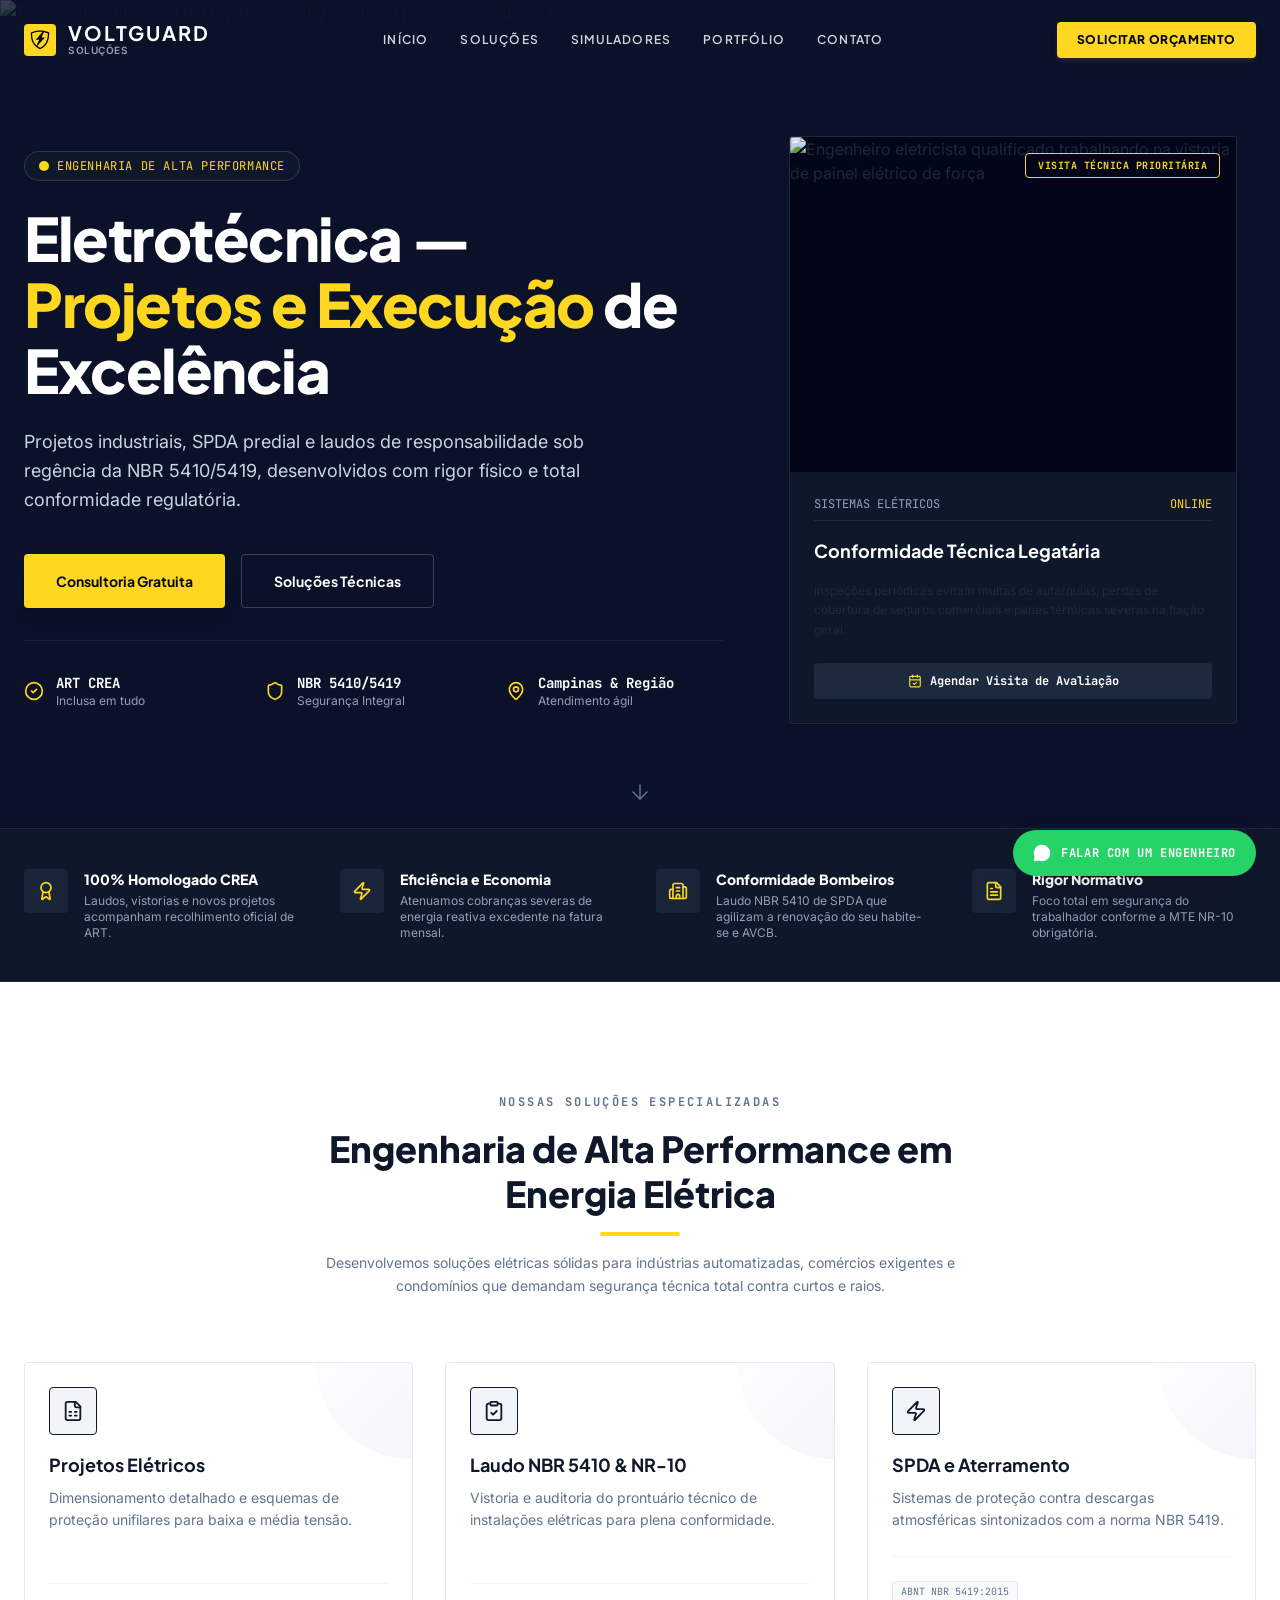
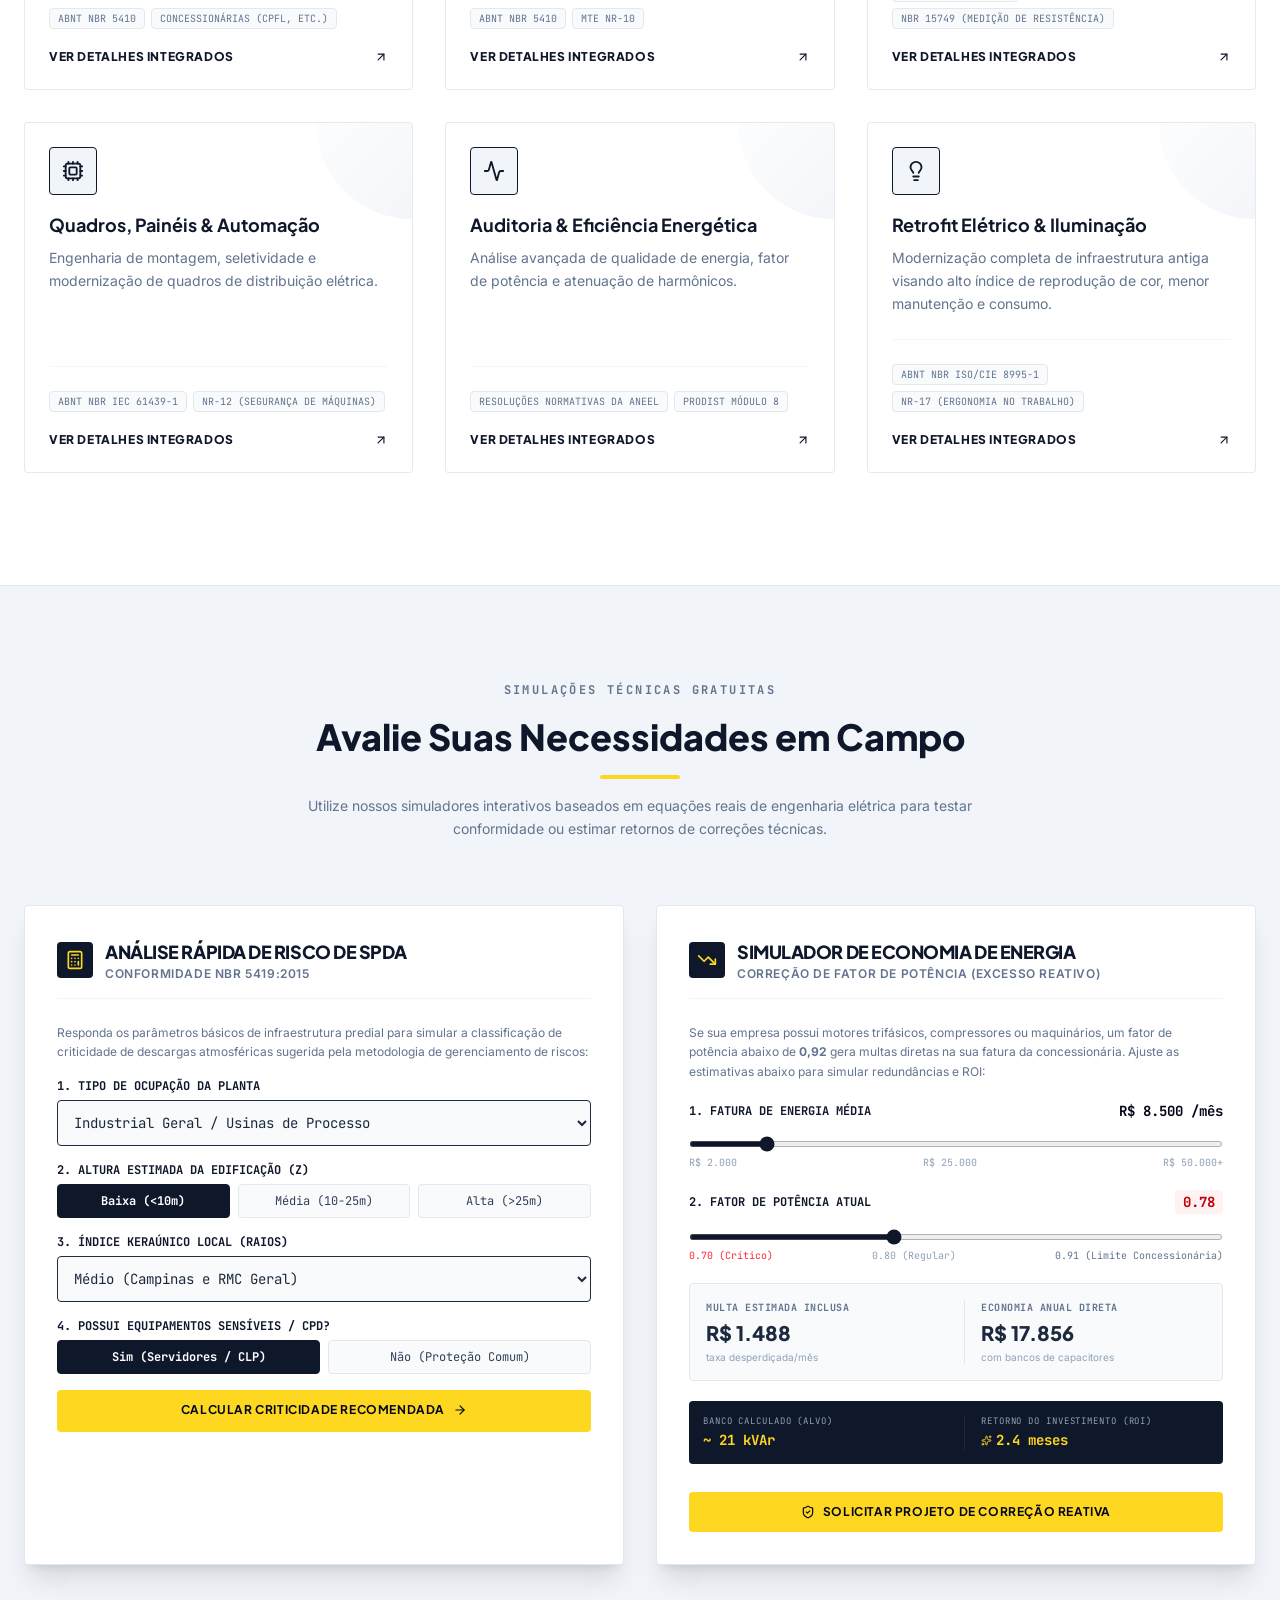
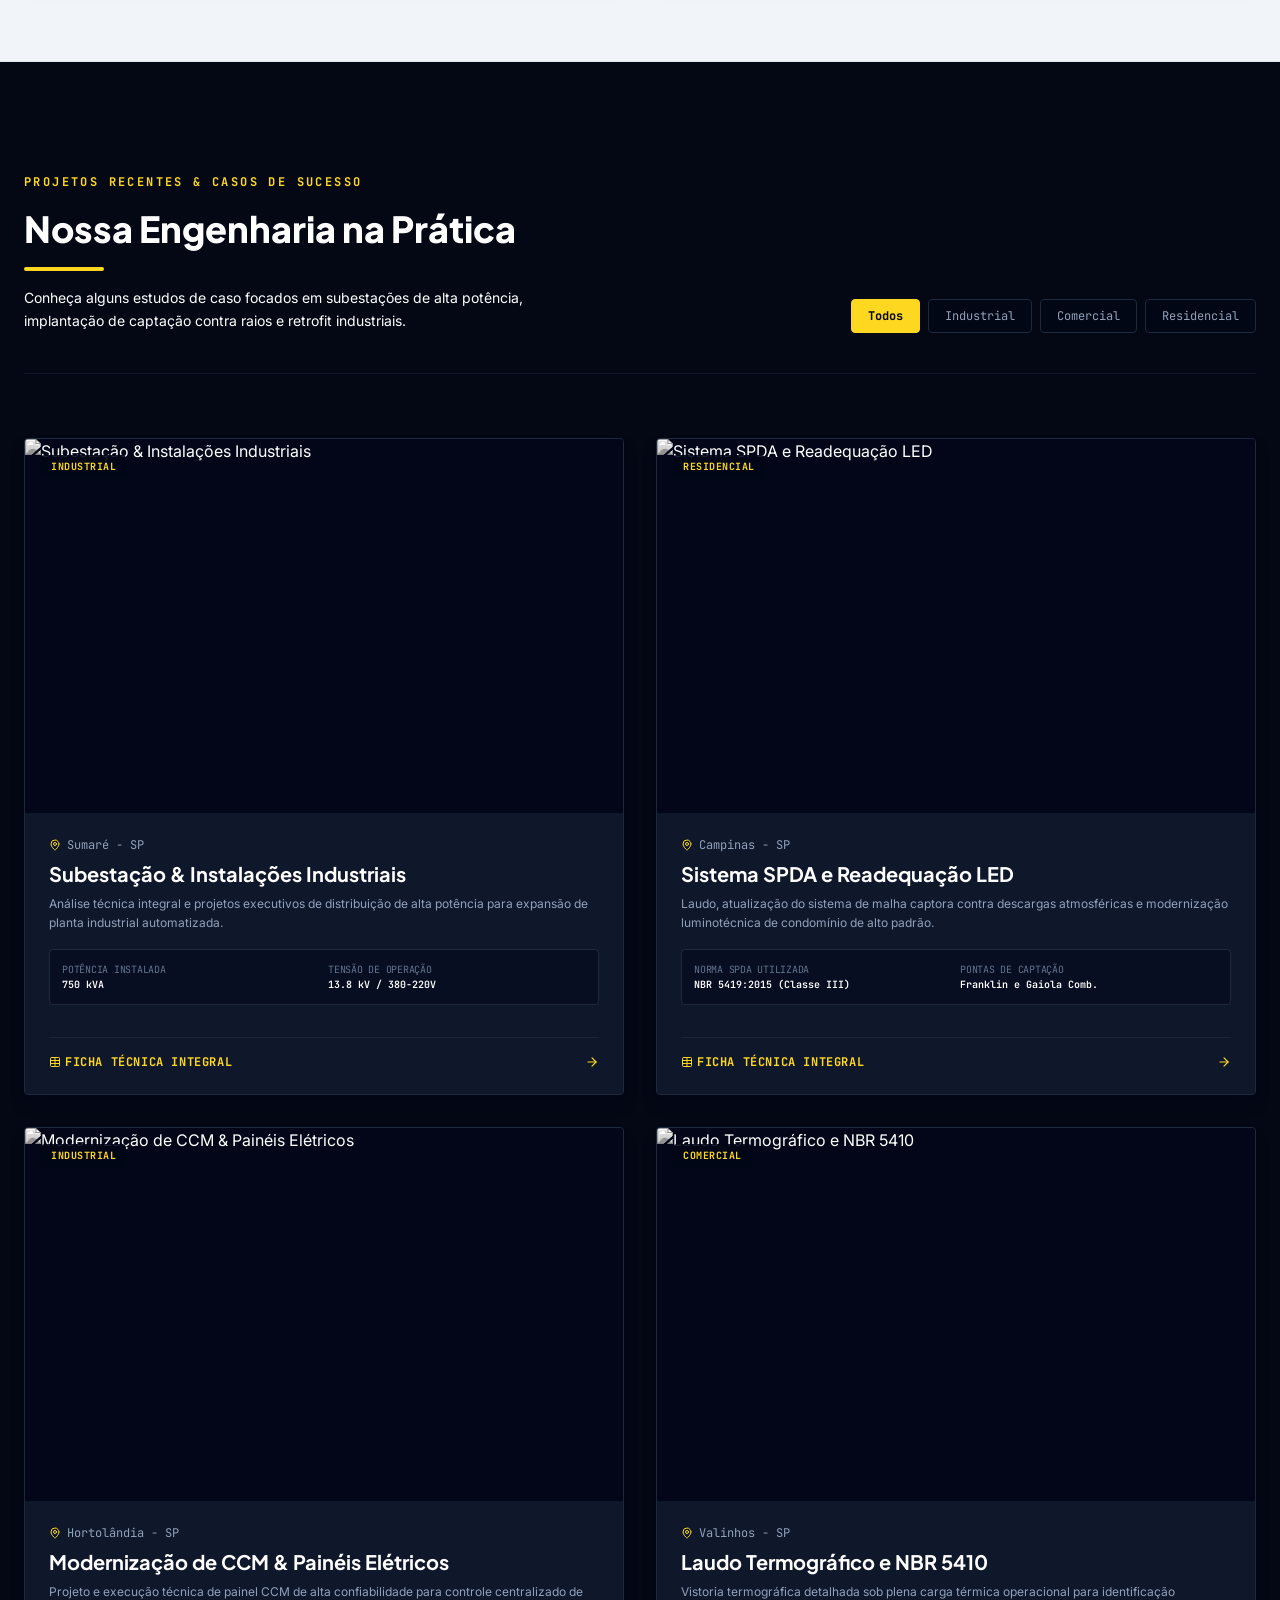
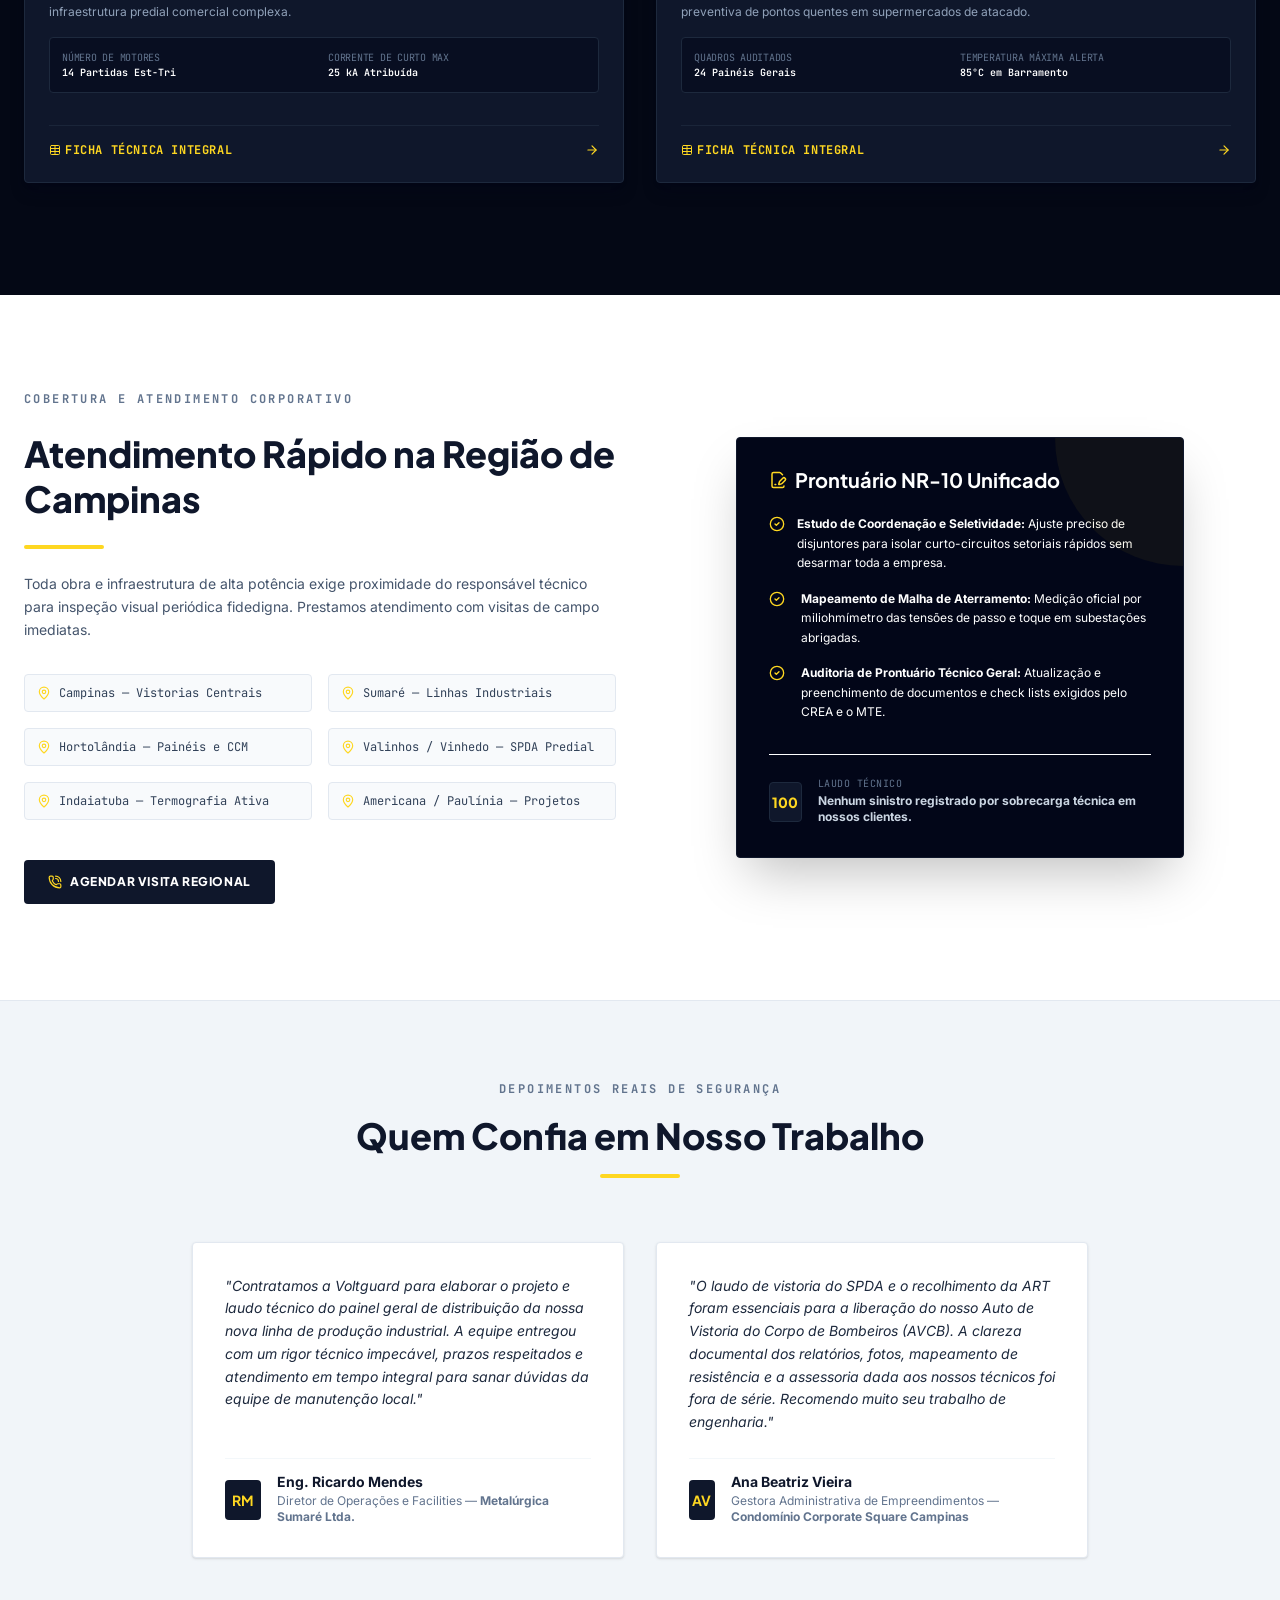
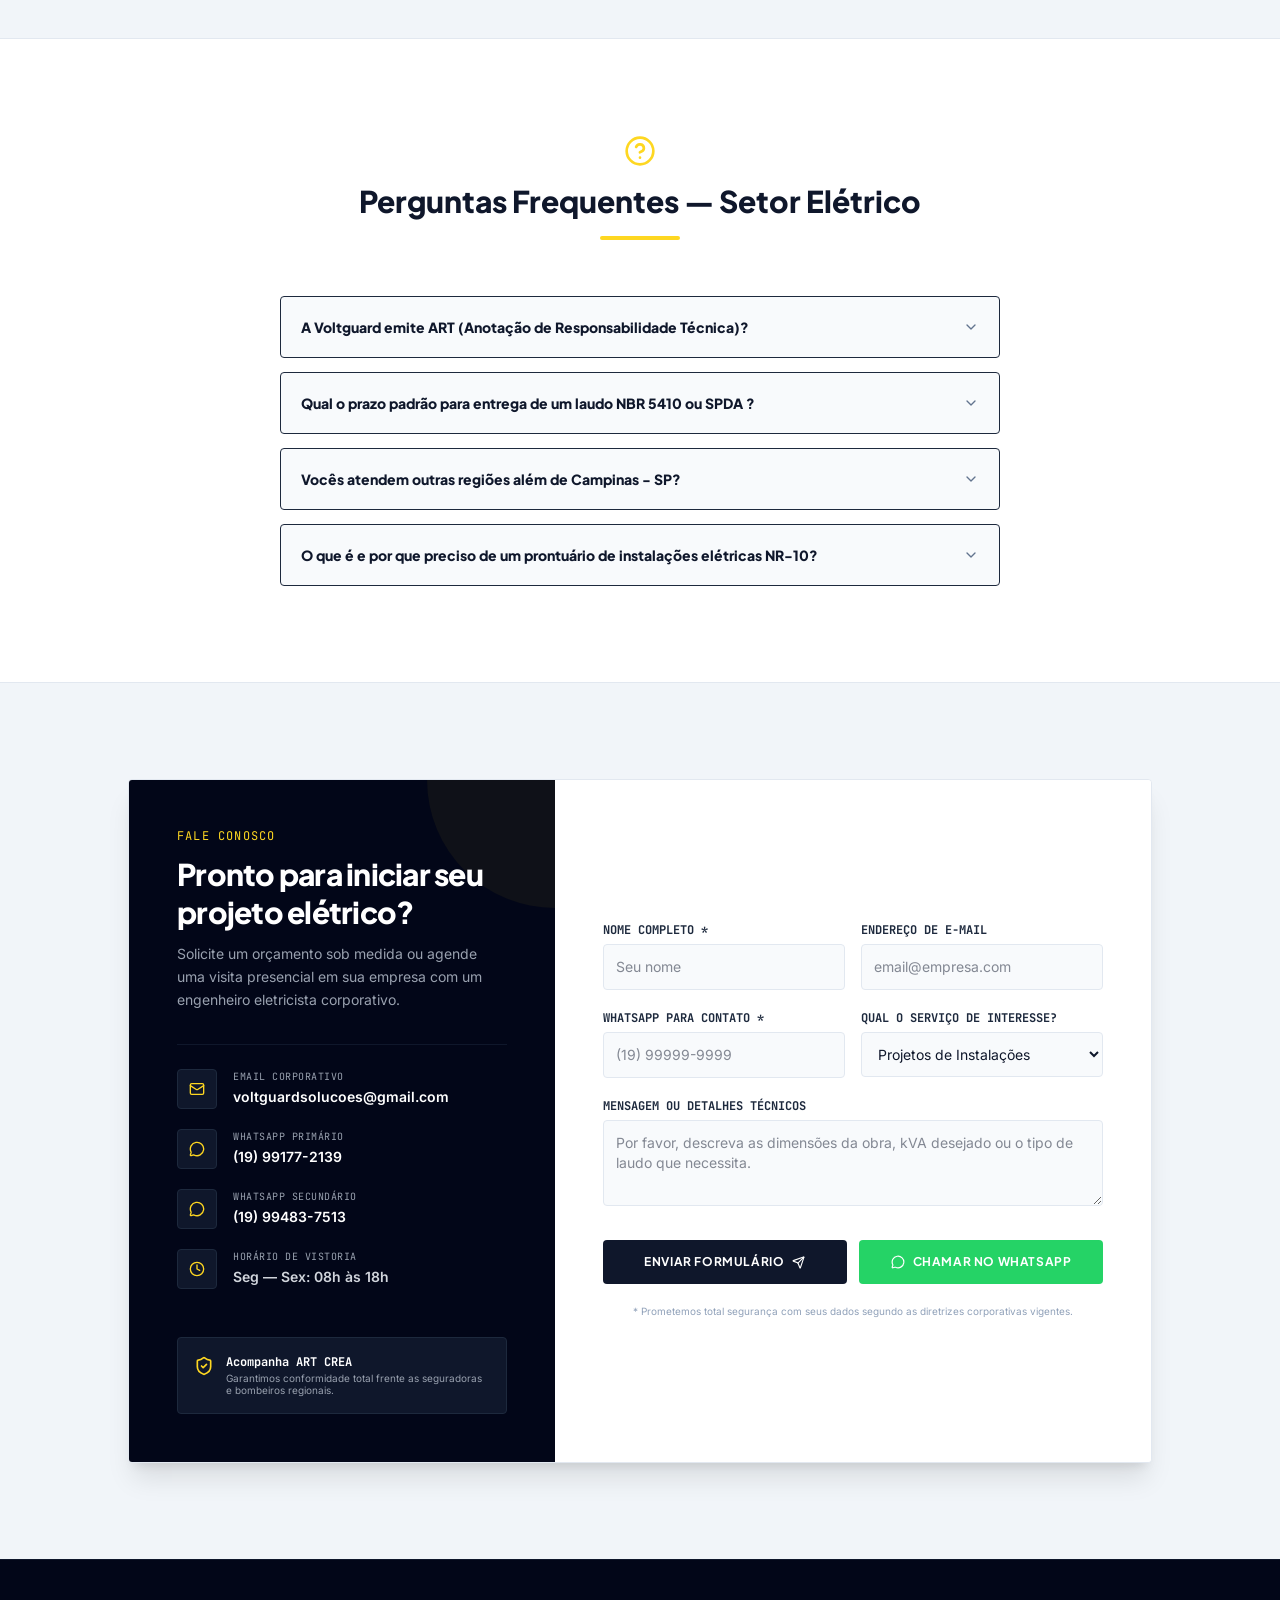
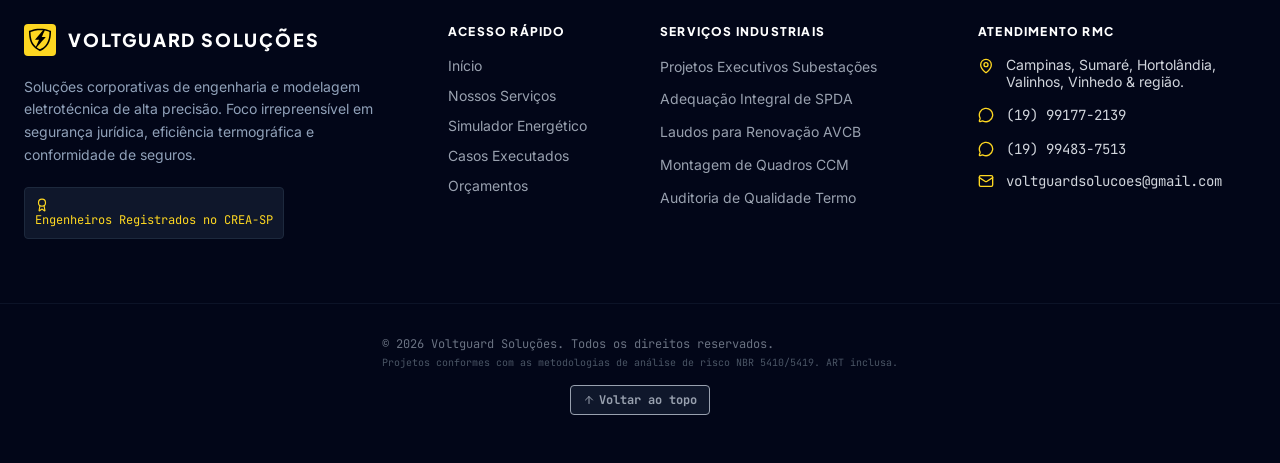
==== commit efdef59e: "atualizando o pages e o svg da logo" ====
--- a/docs/index.html
+++ b/docs/index.html
@@ -1,11 +1,11 @@
 <!doctype html>
-<html lang="en">
+<html lang="pt-br">
   <head>
     <meta charset="UTF-8" />
     <meta name="viewport" content="width=device-width, initial-scale=1.0" />
     <title>VoltGuard Soluções</title>
-    <script type="module" crossorigin src="./assets/index-BncweFUL.js"></script>
-    <link rel="stylesheet" crossorigin href="./assets/index-CW4hoglT.css">
+    <script type="module" crossorigin src="./assets/index-CUel60hV.js"></script>
+    <link rel="stylesheet" crossorigin href="./assets/index-eXvX5OY7.css">
   </head>
   <body>
     <div id="root"></div>
--- a/docs/assets/index-eXvX5OY7.css
+++ b/docs/assets/index-eXvX5OY7.css
@@ -0,0 +1 @@
+@import"https://fonts.googleapis.com/css2?family=Plus+Jakarta+Sans:wght@400;500;600;700;800&family=Inter:wght@300;400;500;600;700&family=JetBrains+Mono:wght@400;500;600&display=swap";/*! tailwindcss v4.3.0 | MIT License | https://tailwindcss.com */@layer properties{@supports (((-webkit-hyphens:none)) and (not (margin-trim:inline))) or ((-moz-orient:inline) and (not (color:rgb(from red r g b)))){*,:before,:after,::backdrop{--tw-translate-x:0;--tw-translate-y:0;--tw-translate-z:0;--tw-rotate-x:initial;--tw-rotate-y:initial;--tw-rotate-z:initial;--tw-skew-x:initial;--tw-skew-y:initial;--tw-space-y-reverse:0;--tw-divide-y-reverse:0;--tw-border-style:solid;--tw-gradient-position:initial;--tw-gradient-from:#0000;--tw-gradient-via:#0000;--tw-gradient-to:#0000;--tw-gradient-stops:initial;--tw-gradient-via-stops:initial;--tw-gradient-from-position:0%;--tw-gradient-via-position:50%;--tw-gradient-to-position:100%;--tw-leading:initial;--tw-font-weight:initial;--tw-tracking:initial;--tw-shadow:0 0 #0000;--tw-shadow-color:initial;--tw-shadow-alpha:100%;--tw-inset-shadow:0 0 #0000;--tw-inset-shadow-color:initial;--tw-inset-shadow-alpha:100%;--tw-ring-color:initial;--tw-ring-shadow:0 0 #0000;--tw-inset-ring-color:initial;--tw-inset-ring-shadow:0 0 #0000;--tw-ring-inset:initial;--tw-ring-offset-width:0px;--tw-ring-offset-color:#fff;--tw-ring-offset-shadow:0 0 #0000;--tw-blur:initial;--tw-brightness:initial;--tw-contrast:initial;--tw-grayscale:initial;--tw-hue-rotate:initial;--tw-invert:initial;--tw-opacity:initial;--tw-saturate:initial;--tw-sepia:initial;--tw-drop-shadow:initial;--tw-drop-shadow-color:initial;--tw-drop-shadow-alpha:100%;--tw-drop-shadow-size:initial;--tw-backdrop-blur:initial;--tw-backdrop-brightness:initial;--tw-backdrop-contrast:initial;--tw-backdrop-grayscale:initial;--tw-backdrop-hue-rotate:initial;--tw-backdrop-invert:initial;--tw-backdrop-opacity:initial;--tw-backdrop-saturate:initial;--tw-backdrop-sepia:initial;--tw-duration:initial;--tw-scale-x:1;--tw-scale-y:1;--tw-scale-z:1}}}@layer theme{:root,:host{--font-sans:"Inter", ui-sans-serif, system-ui, sans-serif;--font-mono:"JetBrains Mono", ui-monospace, monospace;--color-red-50:oklch(97.1% .013 17.38);--color-red-200:oklch(88.5% .062 18.334);--color-red-500:oklch(63.7% .237 25.331);--color-red-700:oklch(50.5% .213 27.518);--color-red-800:oklch(44.4% .177 26.899);--color-amber-50:oklch(98.7% .022 95.277);--color-amber-200:oklch(92.4% .12 95.746);--color-amber-400:oklch(82.8% .189 84.429);--color-amber-600:oklch(66.6% .179 58.318);--color-amber-700:oklch(55.5% .163 48.998);--color-amber-800:oklch(47.3% .137 46.201);--color-green-50:oklch(98.2% .018 155.826);--color-green-200:oklch(92.5% .084 155.995);--color-green-800:oklch(44.8% .119 151.328);--color-slate-50:oklch(98.4% .003 247.858);--color-slate-100:oklch(96.8% .007 247.896);--color-slate-200:oklch(92.9% .013 255.508);--color-slate-300:oklch(86.9% .022 252.894);--color-slate-400:oklch(70.4% .04 256.788);--color-slate-500:oklch(55.4% .046 257.417);--color-slate-600:oklch(44.6% .043 257.281);--color-slate-700:oklch(37.2% .044 257.287);--color-slate-800:oklch(27.9% .041 260.031);--color-slate-900:oklch(20.8% .042 265.755);--color-slate-950:oklch(12.9% .042 264.695);--color-gray-300:oklch(87.2% .01 258.338);--color-gray-400:oklch(70.7% .022 261.325);--color-gray-500:oklch(55.1% .027 264.364);--color-gray-600:oklch(44.6% .03 256.802);--color-white:#fff;--spacing:.25rem;--container-sm:24rem;--container-md:28rem;--container-lg:32rem;--container-xl:36rem;--container-2xl:42rem;--container-3xl:48rem;--container-4xl:56rem;--container-5xl:64rem;--text-xs:.75rem;--text-xs--line-height:calc(1 / .75);--text-sm:.875rem;--text-sm--line-height:calc(1.25 / .875);--text-lg:1.125rem;--text-lg--line-height:calc(1.75 / 1.125);--text-xl:1.25rem;--text-xl--line-height:calc(1.75 / 1.25);--text-2xl:1.5rem;--text-2xl--line-height:calc(2 / 1.5);--text-3xl:1.875rem;--text-3xl--line-height: 1.2 ;--text-4xl:2.25rem;--text-4xl--line-height:calc(2.5 / 2.25);--text-5xl:3rem;--text-5xl--line-height:1;--text-6xl:3.75rem;--text-6xl--line-height:1;--font-weight-medium:500;--font-weight-semibold:600;--font-weight-bold:700;--font-weight-extrabold:800;--font-weight-black:900;--tracking-tight:-.025em;--tracking-wider:.05em;--tracking-widest:.1em;--leading-tight:1.25;--leading-normal:1.5;--leading-relaxed:1.625;--radius-sm:.25rem;--radius-md:.375rem;--radius-lg:.5rem;--animate-spin:spin 1s linear infinite;--animate-pulse:pulse 2s cubic-bezier(.4, 0, .6, 1) infinite;--animate-bounce:bounce 1s infinite;--blur-sm:8px;--blur-md:12px;--blur-2xl:40px;--default-transition-duration:.15s;--default-transition-timing-function:cubic-bezier(.4, 0, .2, 1);--default-font-family:var(--font-sans);--default-mono-font-family:var(--font-mono);--font-heading:"Plus Jakarta Sans", sans-serif}}@layer base{*,:after,:before,::backdrop{box-sizing:border-box;border:0 solid;margin:0;padding:0}::file-selector-button{box-sizing:border-box;border:0 solid;margin:0;padding:0}html,:host{-webkit-text-size-adjust:100%;-moz-tab-size:4;tab-size:4;line-height:1.5;font-family:var(--default-font-family,ui-sans-serif, system-ui, sans-serif, "Apple Color Emoji", "Segoe UI Emoji", "Segoe UI Symbol", "Noto Color Emoji");font-feature-settings:var(--default-font-feature-settings,normal);font-variation-settings:var(--default-font-variation-settings,normal);-webkit-tap-highlight-color:transparent}hr{height:0;color:inherit;border-top-width:1px}abbr:where([title]){-webkit-text-decoration:underline dotted;text-decoration:underline dotted}h1,h2,h3,h4,h5,h6{font-size:inherit;font-weight:inherit}a{color:inherit;-webkit-text-decoration:inherit;text-decoration:inherit}b,strong{font-weight:bolder}code,kbd,samp,pre{font-family:var(--default-mono-font-family,ui-monospace, SFMono-Regular, Menlo, Monaco, Consolas, "Liberation Mono", "Courier New", monospace);font-feature-settings:var(--default-mono-font-feature-settings,normal);font-variation-settings:var(--default-mono-font-variation-settings,normal);font-size:1em}small{font-size:80%}sub,sup{vertical-align:baseline;font-size:75%;line-height:0;position:relative}sub{bottom:-.25em}sup{top:-.5em}table{text-indent:0;border-color:inherit;border-collapse:collapse}:-moz-focusring{outline:auto}progress{vertical-align:baseline}summary{display:list-item}ol,ul,menu{list-style:none}img,svg,video,canvas,audio,iframe,embed,object{vertical-align:middle;display:block}img,video{max-width:100%;height:auto}button,input,select,optgroup,textarea{font:inherit;font-feature-settings:inherit;font-variation-settings:inherit;letter-spacing:inherit;color:inherit;opacity:1;background-color:#0000;border-radius:0}::file-selector-button{font:inherit;font-feature-settings:inherit;font-variation-settings:inherit;letter-spacing:inherit;color:inherit;opacity:1;background-color:#0000;border-radius:0}:where(select:is([multiple],[size])) optgroup{font-weight:bolder}:where(select:is([multiple],[size])) optgroup option{padding-inline-start:20px}::file-selector-button{margin-inline-end:4px}::placeholder{opacity:1}@supports (not ((-webkit-appearance:-apple-pay-button))) or (contain-intrinsic-size:1px){::placeholder{color:currentColor}@supports (color:color-mix(in lab,red,red)){::placeholder{color:color-mix(in oklab,currentcolor 50%,transparent)}}}textarea{resize:vertical}::-webkit-search-decoration{-webkit-appearance:none}::-webkit-date-and-time-value{min-height:1lh;text-align:inherit}::-webkit-datetime-edit{display:inline-flex}::-webkit-datetime-edit-fields-wrapper{padding:0}::-webkit-datetime-edit{padding-block:0}::-webkit-datetime-edit-year-field{padding-block:0}::-webkit-datetime-edit-month-field{padding-block:0}::-webkit-datetime-edit-day-field{padding-block:0}::-webkit-datetime-edit-hour-field{padding-block:0}::-webkit-datetime-edit-minute-field{padding-block:0}::-webkit-datetime-edit-second-field{padding-block:0}::-webkit-datetime-edit-millisecond-field{padding-block:0}::-webkit-datetime-edit-meridiem-field{padding-block:0}::-webkit-calendar-picker-indicator{line-height:1}:-moz-ui-invalid{box-shadow:none}button,input:where([type=button],[type=reset],[type=submit]){-webkit-appearance:button;-moz-appearance:button;appearance:button}::file-selector-button{-webkit-appearance:button;-moz-appearance:button;appearance:button}::-webkit-inner-spin-button{height:auto}::-webkit-outer-spin-button{height:auto}[hidden]:where(:not([hidden=until-found])){display:none!important}}@layer components;@layer utilities{.pointer-events-none{pointer-events:none}.visible{visibility:visible}.absolute{position:absolute}.fixed{position:fixed}.relative{position:relative}.static{position:static}.-inset-1\.5{inset:calc(var(--spacing) * -1.5)}.inset-0{inset:calc(var(--spacing) * 0)}.top-0{top:calc(var(--spacing) * 0)}.top-4{top:calc(var(--spacing) * 4)}.right-0{right:calc(var(--spacing) * 0)}.right-4{right:calc(var(--spacing) * 4)}.right-6{right:calc(var(--spacing) * 6)}.bottom-4{bottom:calc(var(--spacing) * 4)}.bottom-6{bottom:calc(var(--spacing) * 6)}.left-0{left:calc(var(--spacing) * 0)}.left-1\/2{left:50%}.left-4{left:calc(var(--spacing) * 4)}.left-6{left:calc(var(--spacing) * 6)}.z-0{z-index:0}.z-10{z-index:10}.z-40{z-index:40}.z-50{z-index:50}.col-span-2{grid-column:span 2/span 2}.container{width:100%}@media(min-width:40rem){.container{max-width:40rem}}@media(min-width:48rem){.container{max-width:48rem}}@media(min-width:64rem){.container{max-width:64rem}}@media(min-width:80rem){.container{max-width:80rem}}@media(min-width:96rem){.container{max-width:96rem}}.mx-auto{margin-inline:auto}.mt-0\.5{margin-top:calc(var(--spacing) * .5)}.mt-1{margin-top:calc(var(--spacing) * 1)}.mt-2{margin-top:calc(var(--spacing) * 2)}.mt-4{margin-top:calc(var(--spacing) * 4)}.mt-6{margin-top:calc(var(--spacing) * 6)}.mt-8{margin-top:calc(var(--spacing) * 8)}.mt-12{margin-top:calc(var(--spacing) * 12)}.mr-3{margin-right:calc(var(--spacing) * 3)}.mb-6{margin-bottom:calc(var(--spacing) * 6)}.mb-14{margin-bottom:calc(var(--spacing) * 14)}.mb-16{margin-bottom:calc(var(--spacing) * 16)}.-ml-1{margin-left:calc(var(--spacing) * -1)}.line-clamp-2{-webkit-line-clamp:2;-webkit-box-orient:vertical;display:-webkit-box;overflow:hidden}.line-clamp-3{-webkit-line-clamp:3;-webkit-box-orient:vertical;display:-webkit-box;overflow:hidden}.block{display:block}.flex{display:flex}.grid{display:grid}.hidden{display:none}.inline-block{display:inline-block}.inline-flex{display:inline-flex}.table{display:table}.aspect-\[4\/3\]{aspect-ratio:4/3}.aspect-\[16\/10\]{aspect-ratio:16/10}.h-1{height:calc(var(--spacing) * 1)}.h-1\.5{height:calc(var(--spacing) * 1.5)}.h-2\.5{height:calc(var(--spacing) * 2.5)}.h-4{height:calc(var(--spacing) * 4)}.h-5{height:calc(var(--spacing) * 5)}.h-6{height:calc(var(--spacing) * 6)}.h-7{height:calc(var(--spacing) * 7)}.h-10{height:calc(var(--spacing) * 10)}.h-12{height:calc(var(--spacing) * 12)}.h-16{height:calc(var(--spacing) * 16)}.h-20{height:calc(var(--spacing) * 20)}.h-24{height:calc(var(--spacing) * 24)}.h-32{height:calc(var(--spacing) * 32)}.h-44{height:calc(var(--spacing) * 44)}.h-48{height:calc(var(--spacing) * 48)}.h-full{height:100%}.max-h-\[85vh\]{max-height:85vh}.max-h-\[90vh\]{max-height:90vh}.max-h-\[92vh\]{max-height:92vh}.min-h-\[92vh\]{min-height:92vh}.min-h-screen{min-height:100vh}.w-2\.5{width:calc(var(--spacing) * 2.5)}.w-4{width:calc(var(--spacing) * 4)}.w-5{width:calc(var(--spacing) * 5)}.w-6{width:calc(var(--spacing) * 6)}.w-7{width:calc(var(--spacing) * 7)}.w-10{width:calc(var(--spacing) * 10)}.w-12{width:calc(var(--spacing) * 12)}.w-16{width:calc(var(--spacing) * 16)}.w-20{width:calc(var(--spacing) * 20)}.w-24{width:calc(var(--spacing) * 24)}.w-32{width:calc(var(--spacing) * 32)}.w-full{width:100%}.max-w-2xl{max-width:var(--container-2xl)}.max-w-3xl{max-width:var(--container-3xl)}.max-w-4xl{max-width:var(--container-4xl)}.max-w-5xl{max-width:var(--container-5xl)}.max-w-\[1280px\]{max-width:1280px}.max-w-lg{max-width:var(--container-lg)}.max-w-md{max-width:var(--container-md)}.max-w-sm{max-width:var(--container-sm)}.max-w-xl{max-width:var(--container-xl)}.shrink-0{flex-shrink:0}.flex-grow{flex-grow:1}.-translate-x-1\/2{--tw-translate-x: -50% ;translate:var(--tw-translate-x) var(--tw-translate-y)}.transform{transform:var(--tw-rotate-x,) var(--tw-rotate-y,) var(--tw-rotate-z,) var(--tw-skew-x,) var(--tw-skew-y,)}.animate-bounce{animation:var(--animate-bounce)}.animate-pulse{animation:var(--animate-pulse)}.animate-spin{animation:var(--animate-spin)}.cursor-pointer{cursor:pointer}.resize{resize:both}.grid-cols-1{grid-template-columns:repeat(1,minmax(0,1fr))}.grid-cols-2{grid-template-columns:repeat(2,minmax(0,1fr))}.grid-cols-3{grid-template-columns:repeat(3,minmax(0,1fr))}.flex-col{flex-direction:column}.flex-wrap{flex-wrap:wrap}.items-center{align-items:center}.items-start{align-items:flex-start}.justify-between{justify-content:space-between}.justify-center{justify-content:center}.justify-end{justify-content:flex-end}.gap-1{gap:calc(var(--spacing) * 1)}.gap-1\.5{gap:calc(var(--spacing) * 1.5)}.gap-2{gap:calc(var(--spacing) * 2)}.gap-2\.5{gap:calc(var(--spacing) * 2.5)}.gap-3{gap:calc(var(--spacing) * 3)}.gap-4{gap:calc(var(--spacing) * 4)}.gap-5{gap:calc(var(--spacing) * 5)}.gap-6{gap:calc(var(--spacing) * 6)}.gap-8{gap:calc(var(--spacing) * 8)}.gap-10{gap:calc(var(--spacing) * 10)}.gap-12{gap:calc(var(--spacing) * 12)}:where(.space-y-0\.5>:not(:last-child)){--tw-space-y-reverse:0;margin-block-start:calc(calc(var(--spacing) * .5) * var(--tw-space-y-reverse));margin-block-end:calc(calc(var(--spacing) * .5) * calc(1 - var(--tw-space-y-reverse)))}:where(.space-y-1>:not(:last-child)){--tw-space-y-reverse:0;margin-block-start:calc(calc(var(--spacing) * 1) * var(--tw-space-y-reverse));margin-block-end:calc(calc(var(--spacing) * 1) * calc(1 - var(--tw-space-y-reverse)))}:where(.space-y-1\.5>:not(:last-child)){--tw-space-y-reverse:0;margin-block-start:calc(calc(var(--spacing) * 1.5) * var(--tw-space-y-reverse));margin-block-end:calc(calc(var(--spacing) * 1.5) * calc(1 - var(--tw-space-y-reverse)))}:where(.space-y-2>:not(:last-child)){--tw-space-y-reverse:0;margin-block-start:calc(calc(var(--spacing) * 2) * var(--tw-space-y-reverse));margin-block-end:calc(calc(var(--spacing) * 2) * calc(1 - var(--tw-space-y-reverse)))}:where(.space-y-2\.5>:not(:last-child)){--tw-space-y-reverse:0;margin-block-start:calc(calc(var(--spacing) * 2.5) * var(--tw-space-y-reverse));margin-block-end:calc(calc(var(--spacing) * 2.5) * calc(1 - var(--tw-space-y-reverse)))}:where(.space-y-3>:not(:last-child)){--tw-space-y-reverse:0;margin-block-start:calc(calc(var(--spacing) * 3) * var(--tw-space-y-reverse));margin-block-end:calc(calc(var(--spacing) * 3) * calc(1 - var(--tw-space-y-reverse)))}:where(.space-y-3\.5>:not(:last-child)){--tw-space-y-reverse:0;margin-block-start:calc(calc(var(--spacing) * 3.5) * var(--tw-space-y-reverse));margin-block-end:calc(calc(var(--spacing) * 3.5) * calc(1 - var(--tw-space-y-reverse)))}:where(.space-y-4>:not(:last-child)){--tw-space-y-reverse:0;margin-block-start:calc(calc(var(--spacing) * 4) * var(--tw-space-y-reverse));margin-block-end:calc(calc(var(--spacing) * 4) * calc(1 - var(--tw-space-y-reverse)))}:where(.space-y-5>:not(:last-child)){--tw-space-y-reverse:0;margin-block-start:calc(calc(var(--spacing) * 5) * var(--tw-space-y-reverse));margin-block-end:calc(calc(var(--spacing) * 5) * calc(1 - var(--tw-space-y-reverse)))}:where(.space-y-6>:not(:last-child)){--tw-space-y-reverse:0;margin-block-start:calc(calc(var(--spacing) * 6) * var(--tw-space-y-reverse));margin-block-end:calc(calc(var(--spacing) * 6) * calc(1 - var(--tw-space-y-reverse)))}:where(.space-y-8>:not(:last-child)){--tw-space-y-reverse:0;margin-block-start:calc(calc(var(--spacing) * 8) * var(--tw-space-y-reverse));margin-block-end:calc(calc(var(--spacing) * 8) * calc(1 - var(--tw-space-y-reverse)))}:where(.divide-y>:not(:last-child)){--tw-divide-y-reverse:0;border-bottom-style:var(--tw-border-style);border-top-style:var(--tw-border-style);border-top-width:calc(1px * var(--tw-divide-y-reverse));border-bottom-width:calc(1px * calc(1 - var(--tw-divide-y-reverse)))}:where(.divide-slate-200>:not(:last-child)){border-color:var(--color-slate-200)}.truncate{text-overflow:ellipsis;white-space:nowrap;overflow:hidden}.overflow-hidden{overflow:hidden}.overflow-y-auto{overflow-y:auto}.rounded-full{border-radius:3.40282e38px}.rounded-lg{border-radius:var(--radius-lg)}.rounded-md{border-radius:var(--radius-md)}.rounded-sm{border-radius:var(--radius-sm)}.rounded-bl-full{border-bottom-left-radius:3.40282e38px}.border{border-style:var(--tw-border-style);border-width:1px}.border-y{border-block-style:var(--tw-border-style);border-block-width:1px}.border-t{border-top-style:var(--tw-border-style);border-top-width:1px}.border-b{border-bottom-style:var(--tw-border-style);border-bottom-width:1px}.border-l{border-left-style:var(--tw-border-style);border-left-width:1px}.border-l-4{border-left-style:var(--tw-border-style);border-left-width:4px}.border-\[\#fed721\]{border-color:#fed721}.border-amber-200{border-color:var(--color-amber-200)}.border-green-200{border-color:var(--color-green-200)}.border-red-200{border-color:var(--color-red-200)}.border-slate-100{border-color:var(--color-slate-100)}.border-slate-100\/80{border-color:#f1f5f9cc}@supports (color:color-mix(in lab,red,red)){.border-slate-100\/80{border-color:color-mix(in oklab,var(--color-slate-100) 80%,transparent)}}.border-slate-200{border-color:var(--color-slate-200)}.border-slate-200\/60{border-color:#e2e8f099}@supports (color:color-mix(in lab,red,red)){.border-slate-200\/60{border-color:color-mix(in oklab,var(--color-slate-200) 60%,transparent)}}.border-slate-200\/90{border-color:#e2e8f0e6}@supports (color:color-mix(in lab,red,red)){.border-slate-200\/90{border-color:color-mix(in oklab,var(--color-slate-200) 90%,transparent)}}.border-slate-300{border-color:var(--color-slate-300)}.border-slate-700{border-color:var(--color-slate-700)}.border-slate-700\/85{border-color:#314158d9}@supports (color:color-mix(in lab,red,red)){.border-slate-700\/85{border-color:color-mix(in oklab,var(--color-slate-700) 85%,transparent)}}.border-slate-800{border-color:var(--color-slate-800)}.border-slate-800\/80{border-color:#1d293dcc}@supports (color:color-mix(in lab,red,red)){.border-slate-800\/80{border-color:color-mix(in oklab,var(--color-slate-800) 80%,transparent)}}.border-slate-900{border-color:var(--color-slate-900)}.border-slate-900\/80{border-color:#0f172bcc}@supports (color:color-mix(in lab,red,red)){.border-slate-900\/80{border-color:color-mix(in oklab,var(--color-slate-900) 80%,transparent)}}.border-white\/20{border-color:#fff3}@supports (color:color-mix(in lab,red,red)){.border-white\/20{border-color:color-mix(in oklab,var(--color-white) 20%,transparent)}}.bg-\[\#0A1128\]{background-color:#0a1128}.bg-\[\#25D366\]{background-color:#25d366}.bg-\[\#040815\]{background-color:#040815}.bg-\[\#fed721\]{background-color:#fed721}.bg-\[\#fed721\]\/5{background-color:#fed7210d}.bg-\[\#fed721\]\/15{background-color:#fed72126}.bg-\[\#ffffff\]{background-color:#fff}.bg-amber-50{background-color:var(--color-amber-50)}.bg-green-50{background-color:var(--color-green-50)}.bg-red-50{background-color:var(--color-red-50)}.bg-slate-50{background-color:var(--color-slate-50)}.bg-slate-100{background-color:var(--color-slate-100)}.bg-slate-800{background-color:var(--color-slate-800)}.bg-slate-800\/80{background-color:#1d293dcc}@supports (color:color-mix(in lab,red,red)){.bg-slate-800\/80{background-color:color-mix(in oklab,var(--color-slate-800) 80%,transparent)}}.bg-slate-900{background-color:var(--color-slate-900)}.bg-slate-900\/95{background-color:#0f172bf2}@supports (color:color-mix(in lab,red,red)){.bg-slate-900\/95{background-color:color-mix(in oklab,var(--color-slate-900) 95%,transparent)}}.bg-slate-950{background-color:var(--color-slate-950)}.bg-slate-950\/40{background-color:#02061866}@supports (color:color-mix(in lab,red,red)){.bg-slate-950\/40{background-color:color-mix(in oklab,var(--color-slate-950) 40%,transparent)}}.bg-slate-950\/50{background-color:#02061880}@supports (color:color-mix(in lab,red,red)){.bg-slate-950\/50{background-color:color-mix(in oklab,var(--color-slate-950) 50%,transparent)}}.bg-slate-950\/60{background-color:#02061899}@supports (color:color-mix(in lab,red,red)){.bg-slate-950\/60{background-color:color-mix(in oklab,var(--color-slate-950) 60%,transparent)}}.bg-slate-950\/80{background-color:#020618cc}@supports (color:color-mix(in lab,red,red)){.bg-slate-950\/80{background-color:color-mix(in oklab,var(--color-slate-950) 80%,transparent)}}.bg-slate-950\/90{background-color:#020618e6}@supports (color:color-mix(in lab,red,red)){.bg-slate-950\/90{background-color:color-mix(in oklab,var(--color-slate-950) 90%,transparent)}}.bg-white{background-color:var(--color-white)}.bg-gradient-to-br{--tw-gradient-position:to bottom right in oklab;background-image:linear-gradient(var(--tw-gradient-stops))}.bg-gradient-to-t{--tw-gradient-position:to top in oklab;background-image:linear-gradient(var(--tw-gradient-stops))}.bg-\[linear-gradient\(to_right\,\#1e293b12_1px\,transparent_1px\)\,linear-gradient\(to_bottom\,\#1e293b12_1px\,transparent_1px\)\]{background-image:linear-gradient(90deg,#1e293b12 1px,#0000 1px),linear-gradient(#1e293b12 1px,#0000 1px)}.from-\[\#0A1128\]{--tw-gradient-from:#0a1128;--tw-gradient-stops:var(--tw-gradient-via-stops,var(--tw-gradient-position), var(--tw-gradient-from) var(--tw-gradient-from-position), var(--tw-gradient-to) var(--tw-gradient-to-position))}.from-slate-50{--tw-gradient-from:var(--color-slate-50);--tw-gradient-stops:var(--tw-gradient-via-stops,var(--tw-gradient-position), var(--tw-gradient-from) var(--tw-gradient-from-position), var(--tw-gradient-to) var(--tw-gradient-to-position))}.from-slate-950{--tw-gradient-from:var(--color-slate-950);--tw-gradient-stops:var(--tw-gradient-via-stops,var(--tw-gradient-position), var(--tw-gradient-from) var(--tw-gradient-from-position), var(--tw-gradient-to) var(--tw-gradient-to-position))}.via-slate-950\/20{--tw-gradient-via:#02061833}@supports (color:color-mix(in lab,red,red)){.via-slate-950\/20{--tw-gradient-via:color-mix(in oklab, var(--color-slate-950) 20%, transparent)}}.via-slate-950\/20{--tw-gradient-via-stops:var(--tw-gradient-position), var(--tw-gradient-from) var(--tw-gradient-from-position), var(--tw-gradient-via) var(--tw-gradient-via-position), var(--tw-gradient-to) var(--tw-gradient-to-position);--tw-gradient-stops:var(--tw-gradient-via-stops)}.via-transparent{--tw-gradient-via:transparent;--tw-gradient-via-stops:var(--tw-gradient-position), var(--tw-gradient-from) var(--tw-gradient-from-position), var(--tw-gradient-via) var(--tw-gradient-via-position), var(--tw-gradient-to) var(--tw-gradient-to-position);--tw-gradient-stops:var(--tw-gradient-via-stops)}.to-slate-200{--tw-gradient-to:var(--color-slate-200);--tw-gradient-stops:var(--tw-gradient-via-stops,var(--tw-gradient-position), var(--tw-gradient-from) var(--tw-gradient-from-position), var(--tw-gradient-to) var(--tw-gradient-to-position))}.to-transparent{--tw-gradient-to:transparent;--tw-gradient-stops:var(--tw-gradient-via-stops,var(--tw-gradient-position), var(--tw-gradient-from) var(--tw-gradient-from-position), var(--tw-gradient-to) var(--tw-gradient-to-position))}.\[mask-image\:radial-gradient\(ellipse_60\%_50\%_at_50\%_0\%\,\#000_70\%\,transparent_100\%\)\]{-webkit-mask-image:radial-gradient(60% 50% at 50% 0,#000 70%,#0000 100%);mask-image:radial-gradient(60% 50% at 50% 0,#000 70%,#0000)}.bg-\[size\:4rem_4rem\]{background-size:4rem 4rem}.fill-current{fill:currentColor}.stroke-\[1\.5\]{stroke-width:1.5px}.stroke-\[3\]{stroke-width:3px}.object-cover{object-fit:cover}.p-1{padding:calc(var(--spacing) * 1)}.p-1\.5{padding:calc(var(--spacing) * 1.5)}.p-2{padding:calc(var(--spacing) * 2)}.p-2\.5{padding:calc(var(--spacing) * 2.5)}.p-3{padding:calc(var(--spacing) * 3)}.p-3\.5{padding:calc(var(--spacing) * 3.5)}.p-4{padding:calc(var(--spacing) * 4)}.p-5{padding:calc(var(--spacing) * 5)}.p-6{padding:calc(var(--spacing) * 6)}.p-8{padding:calc(var(--spacing) * 8)}.px-2{padding-inline:calc(var(--spacing) * 2)}.px-2\.5{padding-inline:calc(var(--spacing) * 2.5)}.px-3{padding-inline:calc(var(--spacing) * 3)}.px-3\.5{padding-inline:calc(var(--spacing) * 3.5)}.px-4{padding-inline:calc(var(--spacing) * 4)}.px-5{padding-inline:calc(var(--spacing) * 5)}.px-6{padding-inline:calc(var(--spacing) * 6)}.px-8{padding-inline:calc(var(--spacing) * 8)}.py-0\.5{padding-block:calc(var(--spacing) * .5)}.py-1{padding-block:calc(var(--spacing) * 1)}.py-1\.5{padding-block:calc(var(--spacing) * 1.5)}.py-2{padding-block:calc(var(--spacing) * 2)}.py-2\.5{padding-block:calc(var(--spacing) * 2.5)}.py-3{padding-block:calc(var(--spacing) * 3)}.py-3\.5{padding-block:calc(var(--spacing) * 3.5)}.py-4{padding-block:calc(var(--spacing) * 4)}.py-8{padding-block:calc(var(--spacing) * 8)}.py-10{padding-block:calc(var(--spacing) * 10)}.py-20{padding-block:calc(var(--spacing) * 20)}.pt-0\.5{padding-top:calc(var(--spacing) * .5)}.pt-1{padding-top:calc(var(--spacing) * 1)}.pt-1\.5{padding-top:calc(var(--spacing) * 1.5)}.pt-2{padding-top:calc(var(--spacing) * 2)}.pt-3{padding-top:calc(var(--spacing) * 3)}.pt-4{padding-top:calc(var(--spacing) * 4)}.pt-6{padding-top:calc(var(--spacing) * 6)}.pt-8{padding-top:calc(var(--spacing) * 8)}.pt-16{padding-top:calc(var(--spacing) * 16)}.pt-24{padding-top:calc(var(--spacing) * 24)}.pr-2{padding-right:calc(var(--spacing) * 2)}.pr-4{padding-right:calc(var(--spacing) * 4)}.pr-6{padding-right:calc(var(--spacing) * 6)}.pb-1\.5{padding-bottom:calc(var(--spacing) * 1.5)}.pb-2{padding-bottom:calc(var(--spacing) * 2)}.pb-4{padding-bottom:calc(var(--spacing) * 4)}.pb-5{padding-bottom:calc(var(--spacing) * 5)}.pb-6{padding-bottom:calc(var(--spacing) * 6)}.pb-10{padding-bottom:calc(var(--spacing) * 10)}.pb-12{padding-bottom:calc(var(--spacing) * 12)}.pb-16{padding-bottom:calc(var(--spacing) * 16)}.pl-4{padding-left:calc(var(--spacing) * 4)}.\!text-left{text-align:left!important}.text-center{text-align:center}.text-left{text-align:left}.text-right{text-align:right}.font-heading{font-family:var(--font-heading)}.font-mono{font-family:var(--font-mono)}.font-sans{font-family:var(--font-sans)}.text-2xl{font-size:var(--text-2xl);line-height:var(--tw-leading,var(--text-2xl--line-height))}.text-3xl{font-size:var(--text-3xl);line-height:var(--tw-leading,var(--text-3xl--line-height))}.text-4xl{font-size:var(--text-4xl);line-height:var(--tw-leading,var(--text-4xl--line-height))}.text-lg{font-size:var(--text-lg);line-height:var(--tw-leading,var(--text-lg--line-height))}.text-sm{font-size:var(--text-sm);line-height:var(--tw-leading,var(--text-sm--line-height))}.text-xl{font-size:var(--text-xl);line-height:var(--tw-leading,var(--text-xl--line-height))}.text-xs{font-size:var(--text-xs);line-height:var(--tw-leading,var(--text-xs--line-height))}.text-\[9px\]{font-size:9px}.text-\[10px\]{font-size:10px}.text-\[11px\]{font-size:11px}.leading-\[1\.1\]{--tw-leading:1.1;line-height:1.1}.leading-none{--tw-leading:1;line-height:1}.leading-normal{--tw-leading:var(--leading-normal);line-height:var(--leading-normal)}.leading-relaxed{--tw-leading:var(--leading-relaxed);line-height:var(--leading-relaxed)}.leading-tight{--tw-leading:var(--leading-tight);line-height:var(--leading-tight)}.font-black{--tw-font-weight:var(--font-weight-black);font-weight:var(--font-weight-black)}.font-bold{--tw-font-weight:var(--font-weight-bold);font-weight:var(--font-weight-bold)}.font-extrabold{--tw-font-weight:var(--font-weight-extrabold);font-weight:var(--font-weight-extrabold)}.font-medium{--tw-font-weight:var(--font-weight-medium);font-weight:var(--font-weight-medium)}.font-semibold{--tw-font-weight:var(--font-weight-semibold);font-weight:var(--font-weight-semibold)}.tracking-\[0\.2em\]{--tw-tracking:.2em;letter-spacing:.2em}.tracking-tight{--tw-tracking:var(--tracking-tight);letter-spacing:var(--tracking-tight)}.tracking-wider{--tw-tracking:var(--tracking-wider);letter-spacing:var(--tracking-wider)}.tracking-widest{--tw-tracking:var(--tracking-widest);letter-spacing:var(--tracking-widest)}.break-all{word-break:break-all}.text-\[\#fed721\]{color:#fed721}.text-amber-700{color:var(--color-amber-700)}.text-amber-800{color:var(--color-amber-800)}.text-gray-300{color:var(--color-gray-300)}.text-gray-400{color:var(--color-gray-400)}.text-gray-500{color:var(--color-gray-500)}.text-gray-600{color:var(--color-gray-600)}.text-green-800{color:var(--color-green-800)}.text-red-500{color:var(--color-red-500)}.text-red-700{color:var(--color-red-700)}.text-red-800{color:var(--color-red-800)}.text-slate-300{color:var(--color-slate-300)}.text-slate-400{color:var(--color-slate-400)}.text-slate-500{color:var(--color-slate-500)}.text-slate-600{color:var(--color-slate-600)}.text-slate-700{color:var(--color-slate-700)}.text-slate-800{color:var(--color-slate-800)}.text-slate-900{color:var(--color-slate-900)}.text-slate-950{color:var(--color-slate-950)}.text-white{color:var(--color-white)}.uppercase{text-transform:uppercase}.italic{font-style:italic}.accent-slate-900{accent-color:var(--color-slate-900)}.opacity-20{opacity:.2}.opacity-25{opacity:.25}.opacity-40{opacity:.4}.opacity-75{opacity:.75}.opacity-85{opacity:.85}.shadow-2xl{--tw-shadow:0 25px 50px -12px var(--tw-shadow-color,#00000040);box-shadow:var(--tw-inset-shadow),var(--tw-inset-ring-shadow),var(--tw-ring-offset-shadow),var(--tw-ring-shadow),var(--tw-shadow)}.shadow-lg{--tw-shadow:0 10px 15px -3px var(--tw-shadow-color,#0000001a), 0 4px 6px -4px var(--tw-shadow-color,#0000001a);box-shadow:var(--tw-inset-shadow),var(--tw-inset-ring-shadow),var(--tw-ring-offset-shadow),var(--tw-ring-shadow),var(--tw-shadow)}.shadow-md{--tw-shadow:0 4px 6px -1px var(--tw-shadow-color,#0000001a), 0 2px 4px -2px var(--tw-shadow-color,#0000001a);box-shadow:var(--tw-inset-shadow),var(--tw-inset-ring-shadow),var(--tw-ring-offset-shadow),var(--tw-ring-shadow),var(--tw-shadow)}.shadow-sm{--tw-shadow:0 1px 3px 0 var(--tw-shadow-color,#0000001a), 0 1px 2px -1px var(--tw-shadow-color,#0000001a);box-shadow:var(--tw-inset-shadow),var(--tw-inset-ring-shadow),var(--tw-ring-offset-shadow),var(--tw-ring-shadow),var(--tw-shadow)}.shadow-xl{--tw-shadow:0 20px 25px -5px var(--tw-shadow-color,#0000001a), 0 8px 10px -6px var(--tw-shadow-color,#0000001a);box-shadow:var(--tw-inset-shadow),var(--tw-inset-ring-shadow),var(--tw-ring-offset-shadow),var(--tw-ring-shadow),var(--tw-shadow)}.shadow-\[\#fed721\]\/10{--tw-shadow-color:#fed7211a}@supports (color:color-mix(in lab,red,red)){.shadow-\[\#fed721\]\/10{--tw-shadow-color:color-mix(in oklab, oklab(88.6417% -.0158576 .175797/.1) var(--tw-shadow-alpha), transparent)}}.shadow-slate-950\/40{--tw-shadow-color:#02061866}@supports (color:color-mix(in lab,red,red)){.shadow-slate-950\/40{--tw-shadow-color:color-mix(in oklab, color-mix(in oklab, var(--color-slate-950) 40%, transparent) var(--tw-shadow-alpha), transparent)}}.blur{--tw-blur:blur(8px);filter:var(--tw-blur,) var(--tw-brightness,) var(--tw-contrast,) var(--tw-grayscale,) var(--tw-hue-rotate,) var(--tw-invert,) var(--tw-saturate,) var(--tw-sepia,) var(--tw-drop-shadow,)}.blur-2xl{--tw-blur:blur(var(--blur-2xl));filter:var(--tw-blur,) var(--tw-brightness,) var(--tw-contrast,) var(--tw-grayscale,) var(--tw-hue-rotate,) var(--tw-invert,) var(--tw-saturate,) var(--tw-sepia,) var(--tw-drop-shadow,)}.brightness-75{--tw-brightness:brightness(75%);filter:var(--tw-blur,) var(--tw-brightness,) var(--tw-contrast,) var(--tw-grayscale,) var(--tw-hue-rotate,) var(--tw-invert,) var(--tw-saturate,) var(--tw-sepia,) var(--tw-drop-shadow,)}.brightness-90{--tw-brightness:brightness(90%);filter:var(--tw-blur,) var(--tw-brightness,) var(--tw-contrast,) var(--tw-grayscale,) var(--tw-hue-rotate,) var(--tw-invert,) var(--tw-saturate,) var(--tw-sepia,) var(--tw-drop-shadow,)}.brightness-95{--tw-brightness:brightness(95%);filter:var(--tw-blur,) var(--tw-brightness,) var(--tw-contrast,) var(--tw-grayscale,) var(--tw-hue-rotate,) var(--tw-invert,) var(--tw-saturate,) var(--tw-sepia,) var(--tw-drop-shadow,)}.grayscale{--tw-grayscale:grayscale(100%);filter:var(--tw-blur,) var(--tw-brightness,) var(--tw-contrast,) var(--tw-grayscale,) var(--tw-hue-rotate,) var(--tw-invert,) var(--tw-saturate,) var(--tw-sepia,) var(--tw-drop-shadow,)}.filter{filter:var(--tw-blur,) var(--tw-brightness,) var(--tw-contrast,) var(--tw-grayscale,) var(--tw-hue-rotate,) var(--tw-invert,) var(--tw-saturate,) var(--tw-sepia,) var(--tw-drop-shadow,)}.backdrop-blur-md{--tw-backdrop-blur:blur(var(--blur-md));-webkit-backdrop-filter:var(--tw-backdrop-blur,) var(--tw-backdrop-brightness,) var(--tw-backdrop-contrast,) var(--tw-backdrop-grayscale,) var(--tw-backdrop-hue-rotate,) var(--tw-backdrop-invert,) var(--tw-backdrop-opacity,) var(--tw-backdrop-saturate,) var(--tw-backdrop-sepia,);backdrop-filter:var(--tw-backdrop-blur,) var(--tw-backdrop-brightness,) var(--tw-backdrop-contrast,) var(--tw-backdrop-grayscale,) var(--tw-backdrop-hue-rotate,) var(--tw-backdrop-invert,) var(--tw-backdrop-opacity,) var(--tw-backdrop-saturate,) var(--tw-backdrop-sepia,)}.backdrop-blur-sm{--tw-backdrop-blur:blur(var(--blur-sm));-webkit-backdrop-filter:var(--tw-backdrop-blur,) var(--tw-backdrop-brightness,) var(--tw-backdrop-contrast,) var(--tw-backdrop-grayscale,) var(--tw-backdrop-hue-rotate,) var(--tw-backdrop-invert,) var(--tw-backdrop-opacity,) var(--tw-backdrop-saturate,) var(--tw-backdrop-sepia,);backdrop-filter:var(--tw-backdrop-blur,) var(--tw-backdrop-brightness,) var(--tw-backdrop-contrast,) var(--tw-backdrop-grayscale,) var(--tw-backdrop-hue-rotate,) var(--tw-backdrop-invert,) var(--tw-backdrop-opacity,) var(--tw-backdrop-saturate,) var(--tw-backdrop-sepia,)}.transition-all{transition-property:all;transition-timing-function:var(--tw-ease,var(--default-transition-timing-function));transition-duration:var(--tw-duration,var(--default-transition-duration))}.transition-colors{transition-property:color,background-color,border-color,outline-color,text-decoration-color,fill,stroke,--tw-gradient-from,--tw-gradient-via,--tw-gradient-to;transition-timing-function:var(--tw-ease,var(--default-transition-timing-function));transition-duration:var(--tw-duration,var(--default-transition-duration))}.transition-opacity{transition-property:opacity;transition-timing-function:var(--tw-ease,var(--default-transition-timing-function));transition-duration:var(--tw-duration,var(--default-transition-duration))}.transition-transform{transition-property:transform,translate,scale,rotate;transition-timing-function:var(--tw-ease,var(--default-transition-timing-function));transition-duration:var(--tw-duration,var(--default-transition-duration))}.duration-150{--tw-duration:.15s;transition-duration:.15s}.duration-200{--tw-duration:.2s;transition-duration:.2s}.duration-300{--tw-duration:.3s;transition-duration:.3s}.duration-500{--tw-duration:.5s;transition-duration:.5s}.duration-700{--tw-duration:.7s;transition-duration:.7s}.select-none{-webkit-user-select:none;user-select:none}@media(hover:hover){.group-hover\:translate-x-0\.5:is(:where(.group):hover *){--tw-translate-x:calc(var(--spacing) * .5);translate:var(--tw-translate-x) var(--tw-translate-y)}.group-hover\:translate-x-1:is(:where(.group):hover *){--tw-translate-x:calc(var(--spacing) * 1);translate:var(--tw-translate-x) var(--tw-translate-y)}.group-hover\:-translate-y-0\.5:is(:where(.group):hover *){--tw-translate-y:calc(var(--spacing) * -.5);translate:var(--tw-translate-x) var(--tw-translate-y)}.group-hover\:scale-105:is(:where(.group):hover *){--tw-scale-x:105%;--tw-scale-y:105%;--tw-scale-z:105%;scale:var(--tw-scale-x) var(--tw-scale-y)}.group-hover\:scale-110:is(:where(.group):hover *){--tw-scale-x:110%;--tw-scale-y:110%;--tw-scale-z:110%;scale:var(--tw-scale-x) var(--tw-scale-y)}.group-hover\:bg-\[\#fed721\]:is(:where(.group):hover *){background-color:#fed721}.group-hover\:text-\[\#fed721\]:is(:where(.group):hover *){color:#fed721}.group-hover\:text-amber-400:is(:where(.group):hover *){color:var(--color-amber-400)}.group-hover\:text-amber-600:is(:where(.group):hover *){color:var(--color-amber-600)}.group-hover\:text-slate-950:is(:where(.group):hover *){color:var(--color-slate-950)}.group-hover\:opacity-100:is(:where(.group):hover *){opacity:1}.group-hover\:grayscale-0:is(:where(.group):hover *){--tw-grayscale:grayscale(0%);filter:var(--tw-blur,) var(--tw-brightness,) var(--tw-contrast,) var(--tw-grayscale,) var(--tw-hue-rotate,) var(--tw-invert,) var(--tw-saturate,) var(--tw-sepia,) var(--tw-drop-shadow,)}}.selection\:bg-\[\#fed721\] ::selection{background-color:#fed721}.selection\:bg-\[\#fed721\]::selection{background-color:#fed721}.selection\:text-slate-950 ::selection{color:var(--color-slate-950)}.selection\:text-slate-950::selection{color:var(--color-slate-950)}@media(hover:hover){.hover\:-translate-y-1:hover{--tw-translate-y:calc(var(--spacing) * -1);translate:var(--tw-translate-x) var(--tw-translate-y)}.hover\:scale-105:hover{--tw-scale-x:105%;--tw-scale-y:105%;--tw-scale-z:105%;scale:var(--tw-scale-x) var(--tw-scale-y)}.hover\:border-\[\#fed721\]:hover{border-color:#fed721}.hover\:border-slate-700:hover{border-color:var(--color-slate-700)}.hover\:bg-\[\#20ba59\]:hover{background-color:#20ba59}.hover\:bg-\[\#fed721\]:hover{background-color:#fed721}.hover\:bg-\[\#ffe16d\]:hover{background-color:#ffe16d}.hover\:bg-slate-50:hover{background-color:var(--color-slate-50)}.hover\:bg-slate-100:hover{background-color:var(--color-slate-100)}.hover\:bg-slate-200:hover{background-color:var(--color-slate-200)}.hover\:bg-slate-700:hover{background-color:var(--color-slate-700)}.hover\:bg-slate-800:hover{background-color:var(--color-slate-800)}.hover\:bg-slate-950:hover{background-color:var(--color-slate-950)}.hover\:bg-slate-950\/90:hover{background-color:#020618e6}@supports (color:color-mix(in lab,red,red)){.hover\:bg-slate-950\/90:hover{background-color:color-mix(in oklab,var(--color-slate-950) 90%,transparent)}}.hover\:bg-white\/5:hover{background-color:#ffffff0d}@supports (color:color-mix(in lab,red,red)){.hover\:bg-white\/5:hover{background-color:color-mix(in oklab,var(--color-white) 5%,transparent)}}.hover\:text-\[\#fed721\]:hover{color:#fed721}.hover\:text-slate-950:hover{color:var(--color-slate-950)}.hover\:text-white:hover{color:var(--color-white)}.hover\:opacity-90:hover{opacity:.9}.hover\:shadow-xl:hover{--tw-shadow:0 20px 25px -5px var(--tw-shadow-color,#0000001a), 0 8px 10px -6px var(--tw-shadow-color,#0000001a);box-shadow:var(--tw-inset-shadow),var(--tw-inset-ring-shadow),var(--tw-ring-offset-shadow),var(--tw-ring-shadow),var(--tw-shadow)}.hover\:shadow-\[\#25D366\]\/20:hover{--tw-shadow-color:#25d36633}@supports (color:color-mix(in lab,red,red)){.hover\:shadow-\[\#25D366\]\/20:hover{--tw-shadow-color:color-mix(in oklab, oklab(76.0953% -.174012 .10152/.2) var(--tw-shadow-alpha), transparent)}}.hover\:shadow-\[\#fed721\]\/10:hover{--tw-shadow-color:#fed7211a}@supports (color:color-mix(in lab,red,red)){.hover\:shadow-\[\#fed721\]\/10:hover{--tw-shadow-color:color-mix(in oklab, oklab(88.6417% -.0158576 .175797/.1) var(--tw-shadow-alpha), transparent)}}.hover\:shadow-slate-400\/10:hover{--tw-shadow-color:#90a1b91a}@supports (color:color-mix(in lab,red,red)){.hover\:shadow-slate-400\/10:hover{--tw-shadow-color:color-mix(in oklab, color-mix(in oklab, var(--color-slate-400) 10%, transparent) var(--tw-shadow-alpha), transparent)}}}.focus\:ring-1:focus{--tw-ring-shadow:var(--tw-ring-inset,) 0 0 0 calc(1px + var(--tw-ring-offset-width)) var(--tw-ring-color,currentcolor);box-shadow:var(--tw-inset-shadow),var(--tw-inset-ring-shadow),var(--tw-ring-offset-shadow),var(--tw-ring-shadow),var(--tw-shadow)}.focus\:ring-slate-900:focus{--tw-ring-color:var(--color-slate-900)}.focus\:outline-none:focus{--tw-outline-style:none;outline-style:none}.active\:scale-95:active{--tw-scale-x:95%;--tw-scale-y:95%;--tw-scale-z:95%;scale:var(--tw-scale-x) var(--tw-scale-y)}.disabled\:opacity-70:disabled{opacity:.7}@media(min-width:40rem){.sm\:inline{display:inline}.sm\:h-64{height:calc(var(--spacing) * 64)}.sm\:w-1\/3{width:33.3333%}.sm\:w-2\/3{width:66.6667%}.sm\:grid-cols-2{grid-template-columns:repeat(2,minmax(0,1fr))}.sm\:flex-row{flex-direction:row}.sm\:text-left{text-align:left}.sm\:text-2xl{font-size:var(--text-2xl);line-height:var(--tw-leading,var(--text-2xl--line-height))}.sm\:text-4xl{font-size:var(--text-4xl);line-height:var(--tw-leading,var(--text-4xl--line-height))}.sm\:text-5xl{font-size:var(--text-5xl);line-height:var(--tw-leading,var(--text-5xl--line-height))}}@media(min-width:48rem){.md\:block{display:block}.md\:flex{display:flex}.md\:hidden{display:none}.md\:grid-cols-2{grid-template-columns:repeat(2,minmax(0,1fr))}.md\:flex-row{flex-direction:row}.md\:items-end{align-items:flex-end}.md\:bg-transparent{background-color:#0000}}@media(min-width:64rem){.lg\:col-span-1{grid-column:span 1/span 1}.lg\:col-span-2{grid-column:span 2/span 2}.lg\:col-span-3{grid-column:span 3/span 3}.lg\:col-span-4{grid-column:span 4/span 4}.lg\:col-span-5{grid-column:span 5/span 5}.lg\:col-span-6{grid-column:span 6/span 6}.lg\:col-span-7{grid-column:span 7/span 7}.lg\:flex{display:flex}.lg\:grid-cols-2{grid-template-columns:repeat(2,minmax(0,1fr))}.lg\:grid-cols-3{grid-template-columns:repeat(3,minmax(0,1fr))}.lg\:grid-cols-4{grid-template-columns:repeat(4,minmax(0,1fr))}.lg\:grid-cols-12{grid-template-columns:repeat(12,minmax(0,1fr))}.lg\:p-8{padding:calc(var(--spacing) * 8)}.lg\:p-12{padding:calc(var(--spacing) * 12)}.lg\:py-24{padding-block:calc(var(--spacing) * 24)}.lg\:py-28{padding-block:calc(var(--spacing) * 28)}.lg\:text-3xl{font-size:var(--text-3xl);line-height:var(--tw-leading,var(--text-3xl--line-height))}.lg\:text-6xl{font-size:var(--text-6xl);line-height:var(--tw-leading,var(--text-6xl--line-height))}}}@property --tw-translate-x{syntax:"*";inherits:false;initial-value:0}@property --tw-translate-y{syntax:"*";inherits:false;initial-value:0}@property --tw-translate-z{syntax:"*";inherits:false;initial-value:0}@property --tw-rotate-x{syntax:"*";inherits:false}@property --tw-rotate-y{syntax:"*";inherits:false}@property --tw-rotate-z{syntax:"*";inherits:false}@property --tw-skew-x{syntax:"*";inherits:false}@property --tw-skew-y{syntax:"*";inherits:false}@property --tw-space-y-reverse{syntax:"*";inherits:false;initial-value:0}@property --tw-divide-y-reverse{syntax:"*";inherits:false;initial-value:0}@property --tw-border-style{syntax:"*";inherits:false;initial-value:solid}@property --tw-gradient-position{syntax:"*";inherits:false}@property --tw-gradient-from{syntax:"<color>";inherits:false;initial-value:#0000}@property --tw-gradient-via{syntax:"<color>";inherits:false;initial-value:#0000}@property --tw-gradient-to{syntax:"<color>";inherits:false;initial-value:#0000}@property --tw-gradient-stops{syntax:"*";inherits:false}@property --tw-gradient-via-stops{syntax:"*";inherits:false}@property --tw-gradient-from-position{syntax:"<length-percentage>";inherits:false;initial-value:0%}@property --tw-gradient-via-position{syntax:"<length-percentage>";inherits:false;initial-value:50%}@property --tw-gradient-to-position{syntax:"<length-percentage>";inherits:false;initial-value:100%}@property --tw-leading{syntax:"*";inherits:false}@property --tw-font-weight{syntax:"*";inherits:false}@property --tw-tracking{syntax:"*";inherits:false}@property --tw-shadow{syntax:"*";inherits:false;initial-value:0 0 #0000}@property --tw-shadow-color{syntax:"*";inherits:false}@property --tw-shadow-alpha{syntax:"<percentage>";inherits:false;initial-value:100%}@property --tw-inset-shadow{syntax:"*";inherits:false;initial-value:0 0 #0000}@property --tw-inset-shadow-color{syntax:"*";inherits:false}@property --tw-inset-shadow-alpha{syntax:"<percentage>";inherits:false;initial-value:100%}@property --tw-ring-color{syntax:"*";inherits:false}@property --tw-ring-shadow{syntax:"*";inherits:false;initial-value:0 0 #0000}@property --tw-inset-ring-color{syntax:"*";inherits:false}@property --tw-inset-ring-shadow{syntax:"*";inherits:false;initial-value:0 0 #0000}@property --tw-ring-inset{syntax:"*";inherits:false}@property --tw-ring-offset-width{syntax:"<length>";inherits:false;initial-value:0}@property --tw-ring-offset-color{syntax:"*";inherits:false;initial-value:#fff}@property --tw-ring-offset-shadow{syntax:"*";inherits:false;initial-value:0 0 #0000}@property --tw-blur{syntax:"*";inherits:false}@property --tw-brightness{syntax:"*";inherits:false}@property --tw-contrast{syntax:"*";inherits:false}@property --tw-grayscale{syntax:"*";inherits:false}@property --tw-hue-rotate{syntax:"*";inherits:false}@property --tw-invert{syntax:"*";inherits:false}@property --tw-opacity{syntax:"*";inherits:false}@property --tw-saturate{syntax:"*";inherits:false}@property --tw-sepia{syntax:"*";inherits:false}@property --tw-drop-shadow{syntax:"*";inherits:false}@property --tw-drop-shadow-color{syntax:"*";inherits:false}@property --tw-drop-shadow-alpha{syntax:"<percentage>";inherits:false;initial-value:100%}@property --tw-drop-shadow-size{syntax:"*";inherits:false}@property --tw-backdrop-blur{syntax:"*";inherits:false}@property --tw-backdrop-brightness{syntax:"*";inherits:false}@property --tw-backdrop-contrast{syntax:"*";inherits:false}@property --tw-backdrop-grayscale{syntax:"*";inherits:false}@property --tw-backdrop-hue-rotate{syntax:"*";inherits:false}@property --tw-backdrop-invert{syntax:"*";inherits:false}@property --tw-backdrop-opacity{syntax:"*";inherits:false}@property --tw-backdrop-saturate{syntax:"*";inherits:false}@property --tw-backdrop-sepia{syntax:"*";inherits:false}@property --tw-duration{syntax:"*";inherits:false}@property --tw-scale-x{syntax:"*";inherits:false;initial-value:1}@property --tw-scale-y{syntax:"*";inherits:false;initial-value:1}@property --tw-scale-z{syntax:"*";inherits:false;initial-value:1}@keyframes spin{to{transform:rotate(360deg)}}@keyframes pulse{50%{opacity:.5}}@keyframes bounce{0%,to{animation-timing-function:cubic-bezier(.8,0,1,1);transform:translateY(-25%)}50%{animation-timing-function:cubic-bezier(0,0,.2,1);transform:none}}
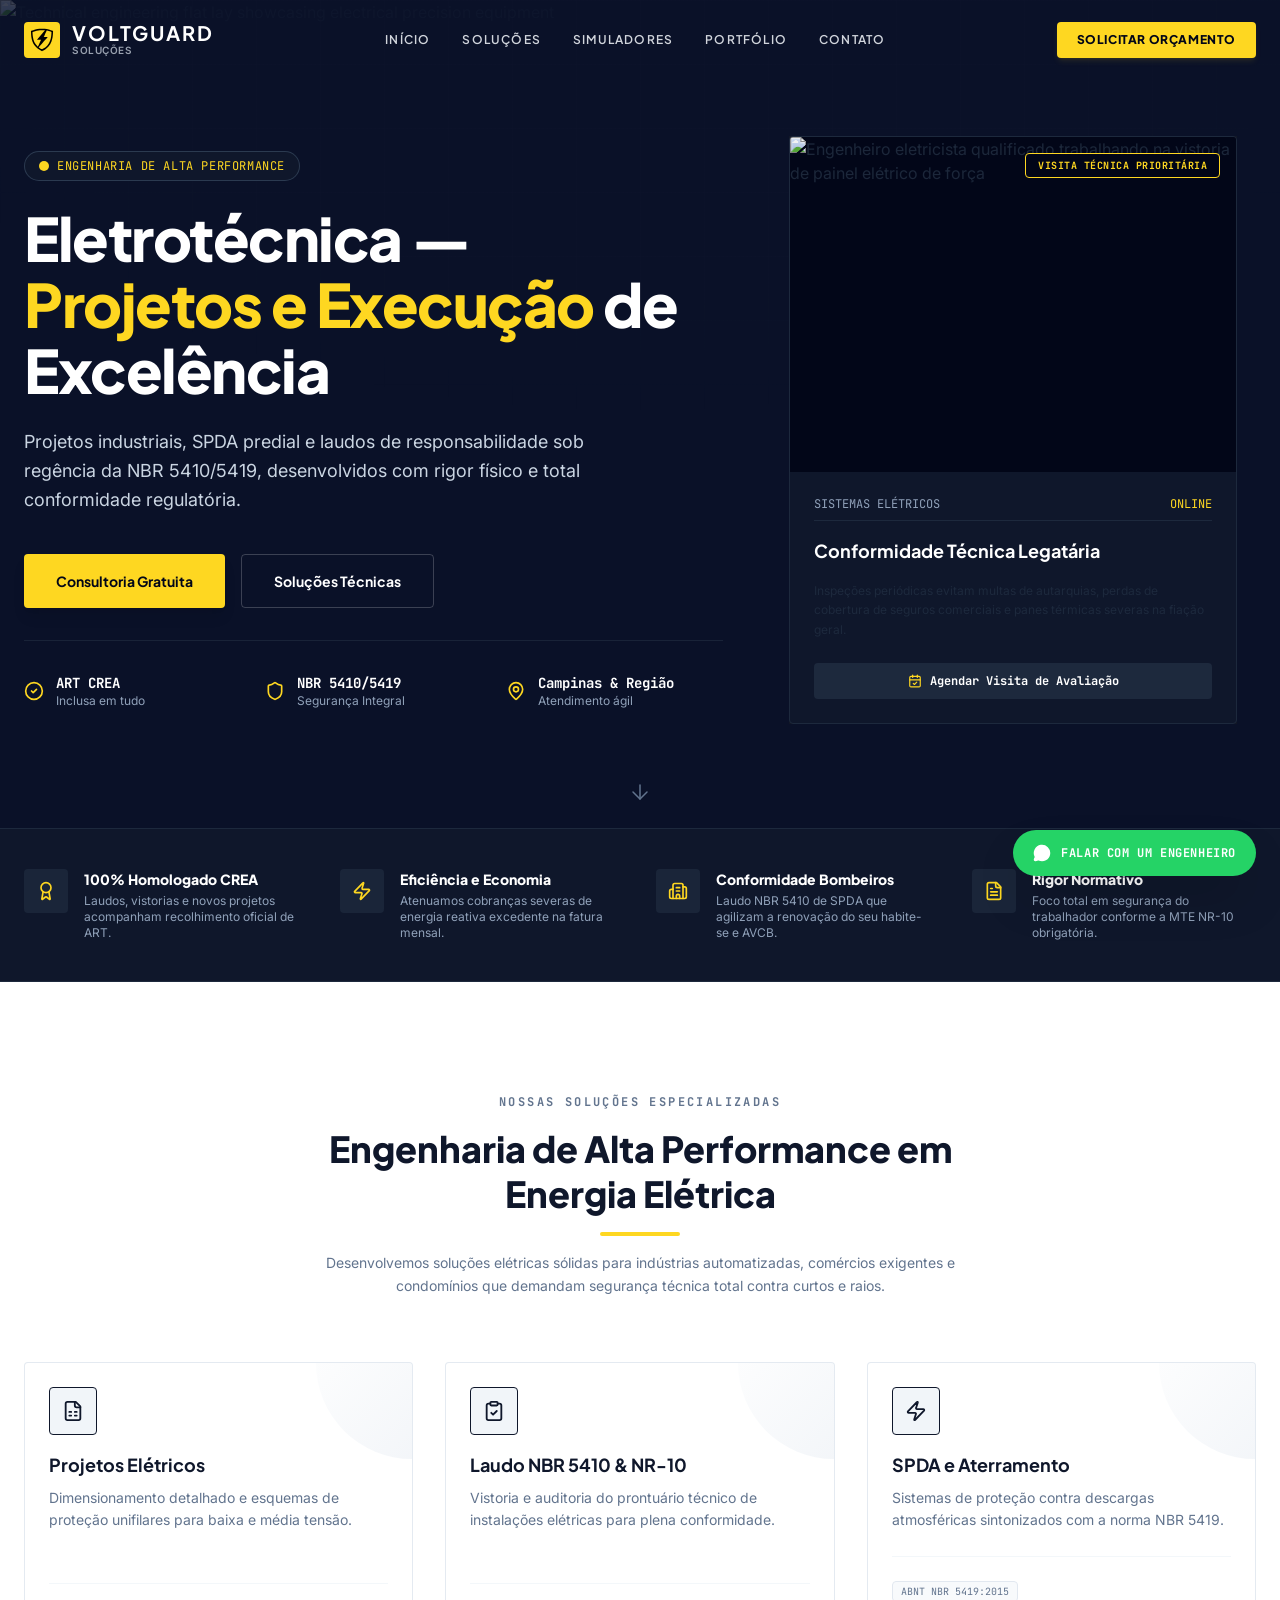
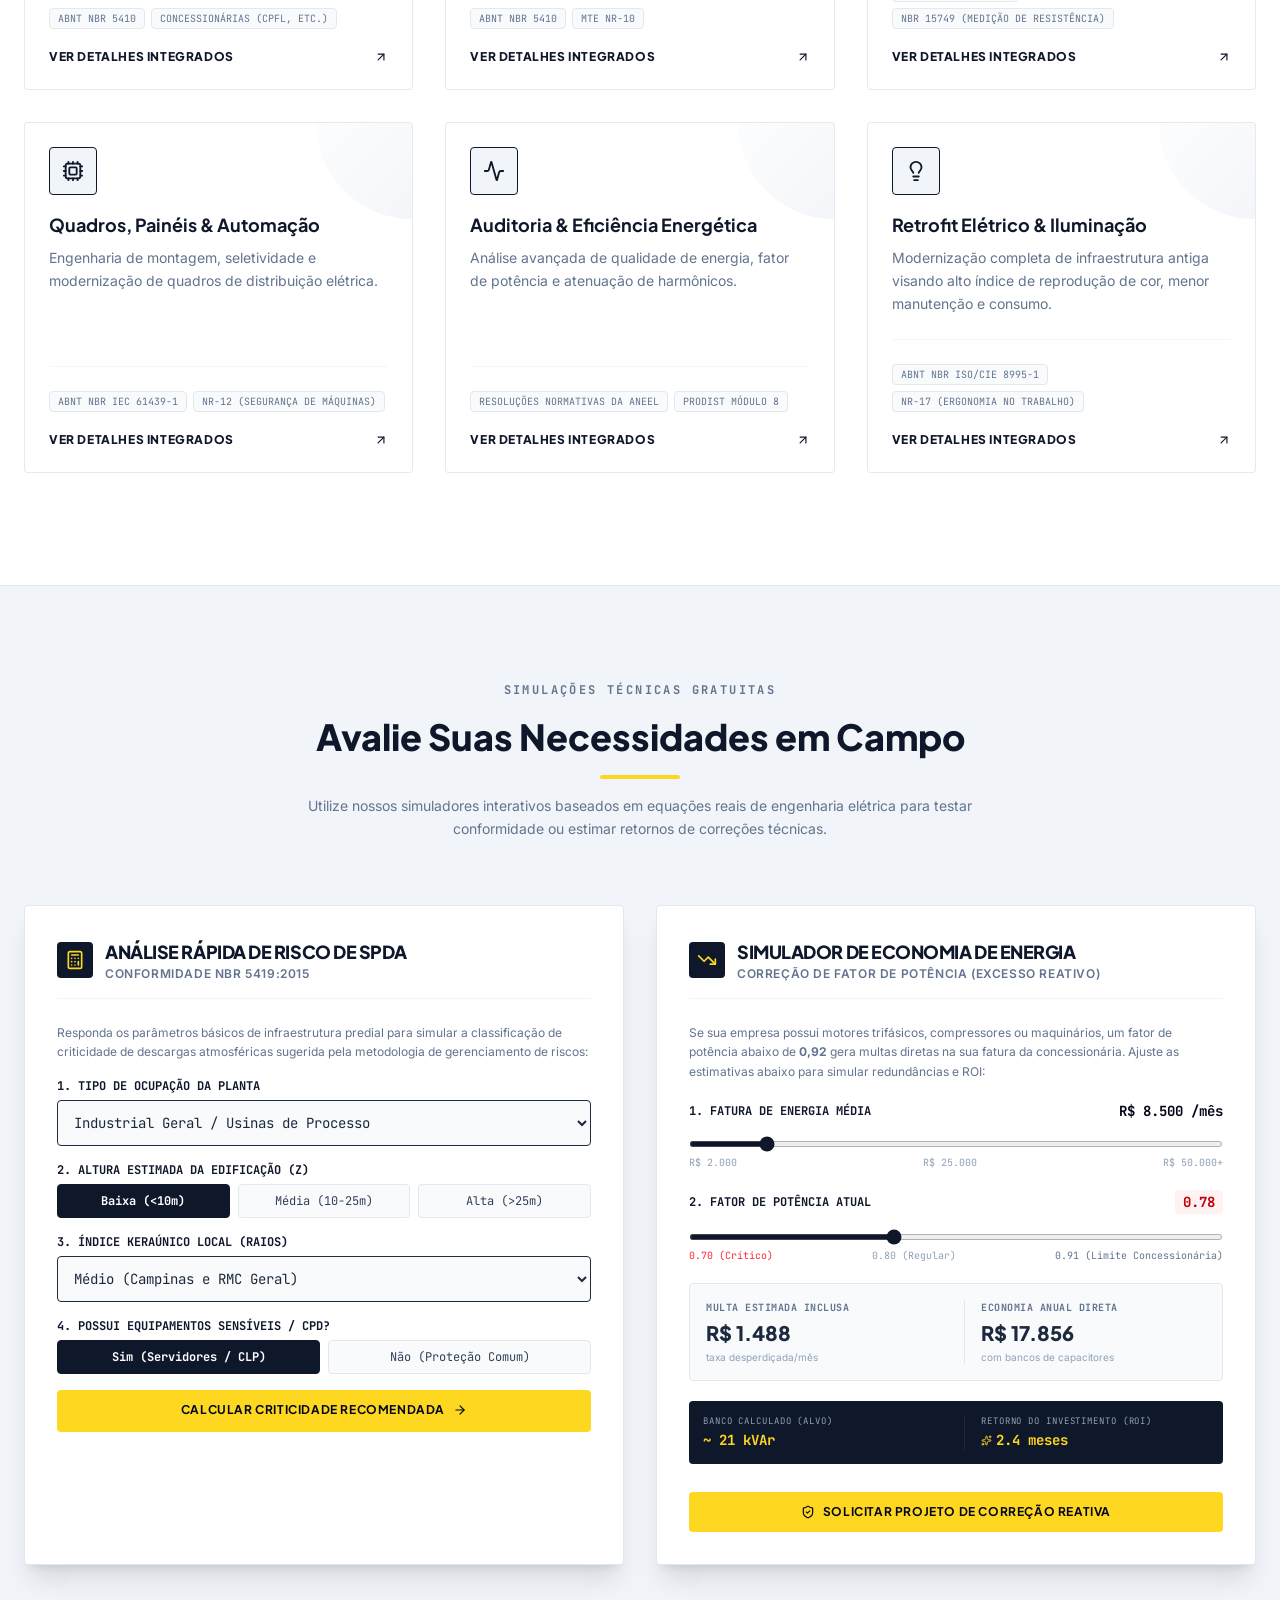
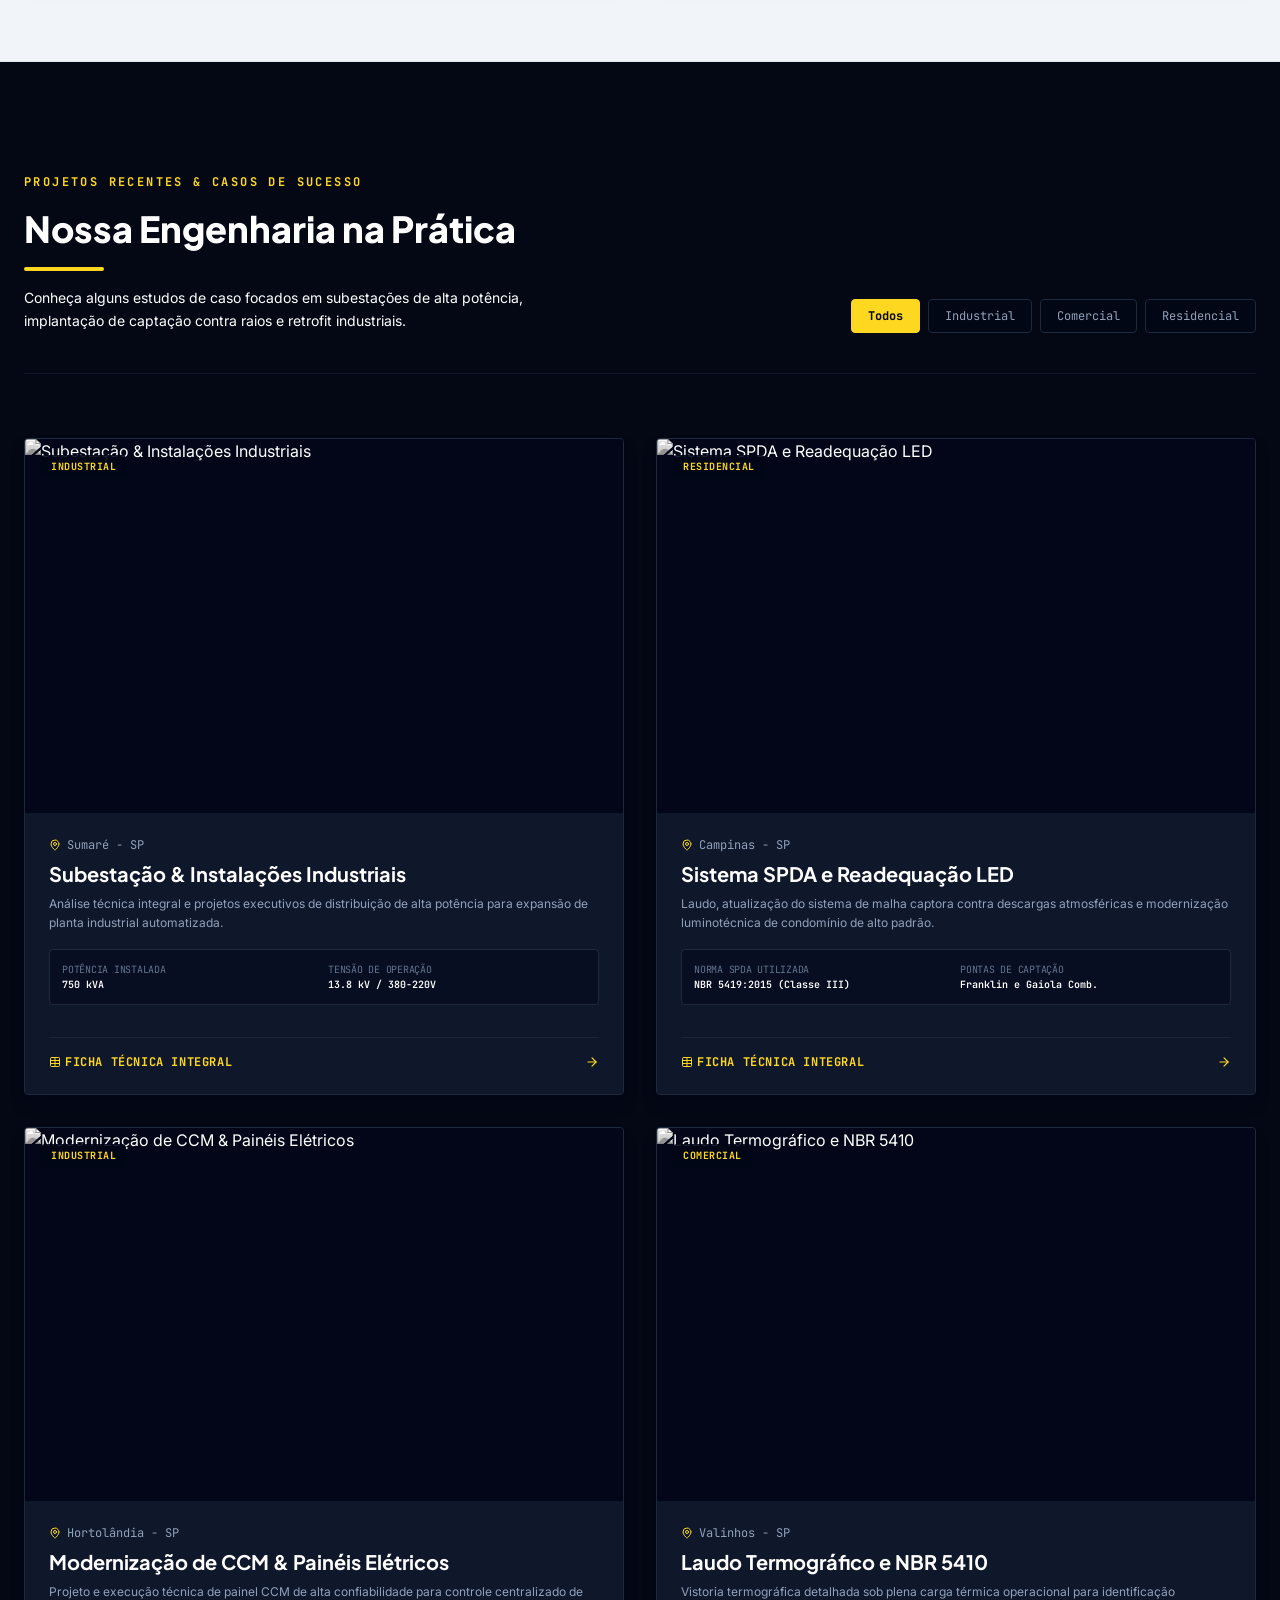
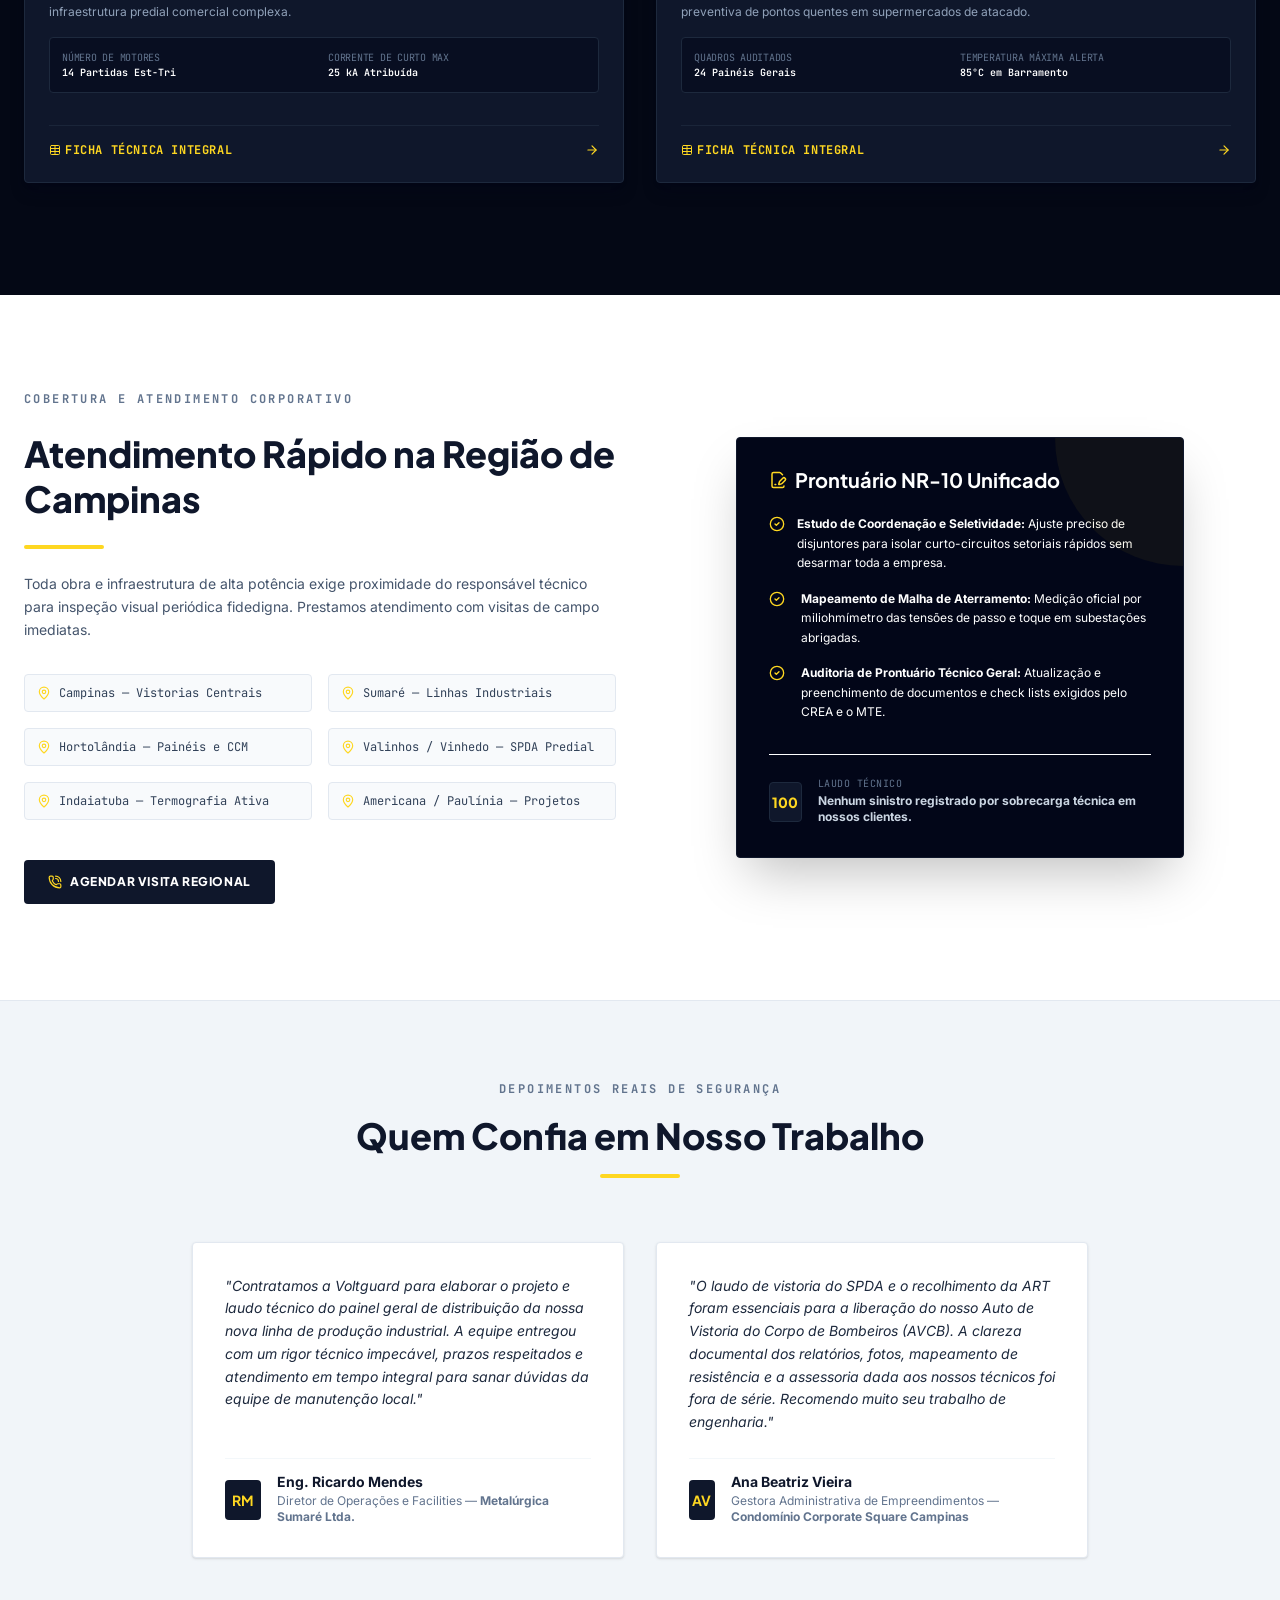
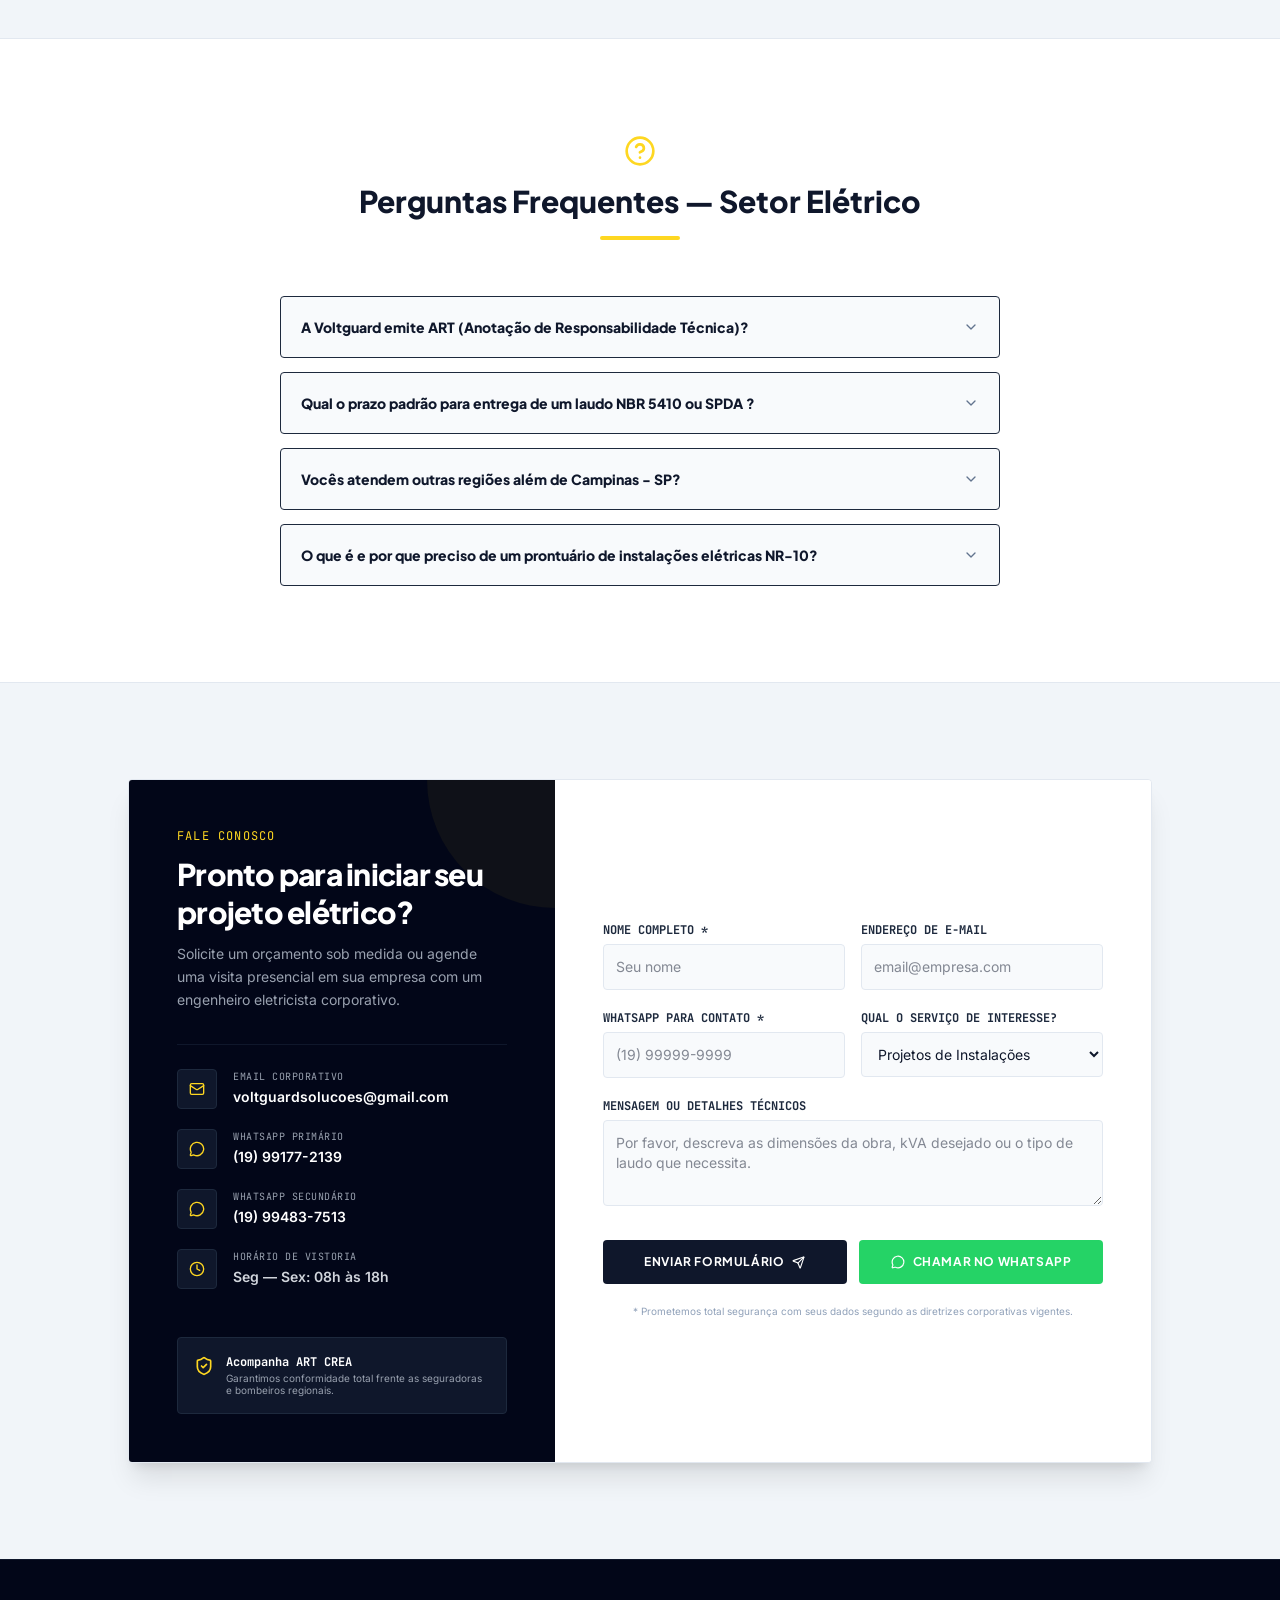
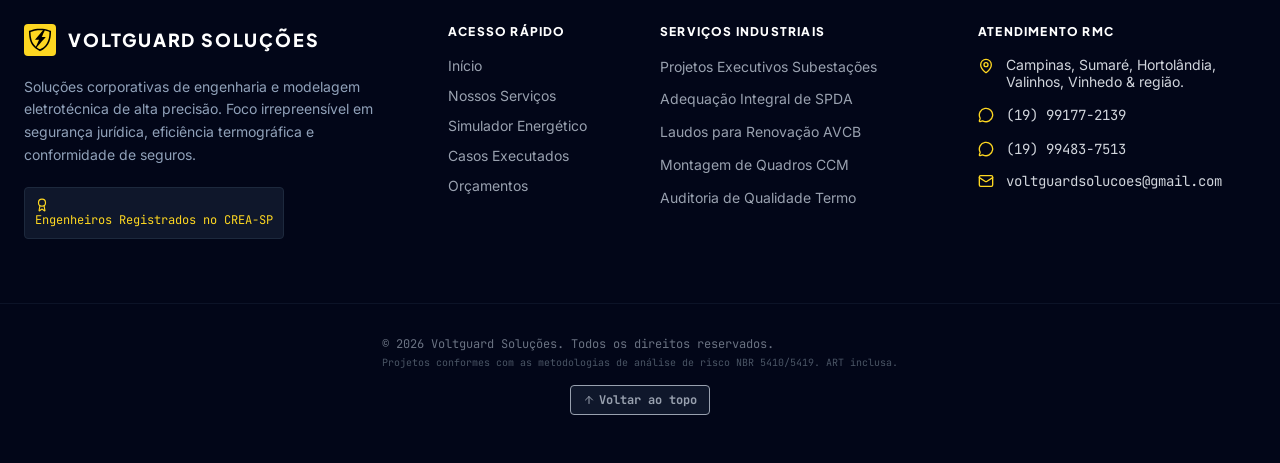
==== commit 73cb499e: "ajustando o tamanho" ====
--- a/docs/index.html
+++ b/docs/index.html
@@ -4,7 +4,7 @@
     <meta charset="UTF-8" />
     <meta name="viewport" content="width=device-width, initial-scale=1.0" />
     <title>VoltGuard Soluções</title>
-    <script type="module" crossorigin src="./assets/index-CUel60hV.js"></script>
+    <script type="module" crossorigin src="./assets/index-B23Xjm6R.js"></script>
     <link rel="stylesheet" crossorigin href="./assets/index-eXvX5OY7.css">
   </head>
   <body>
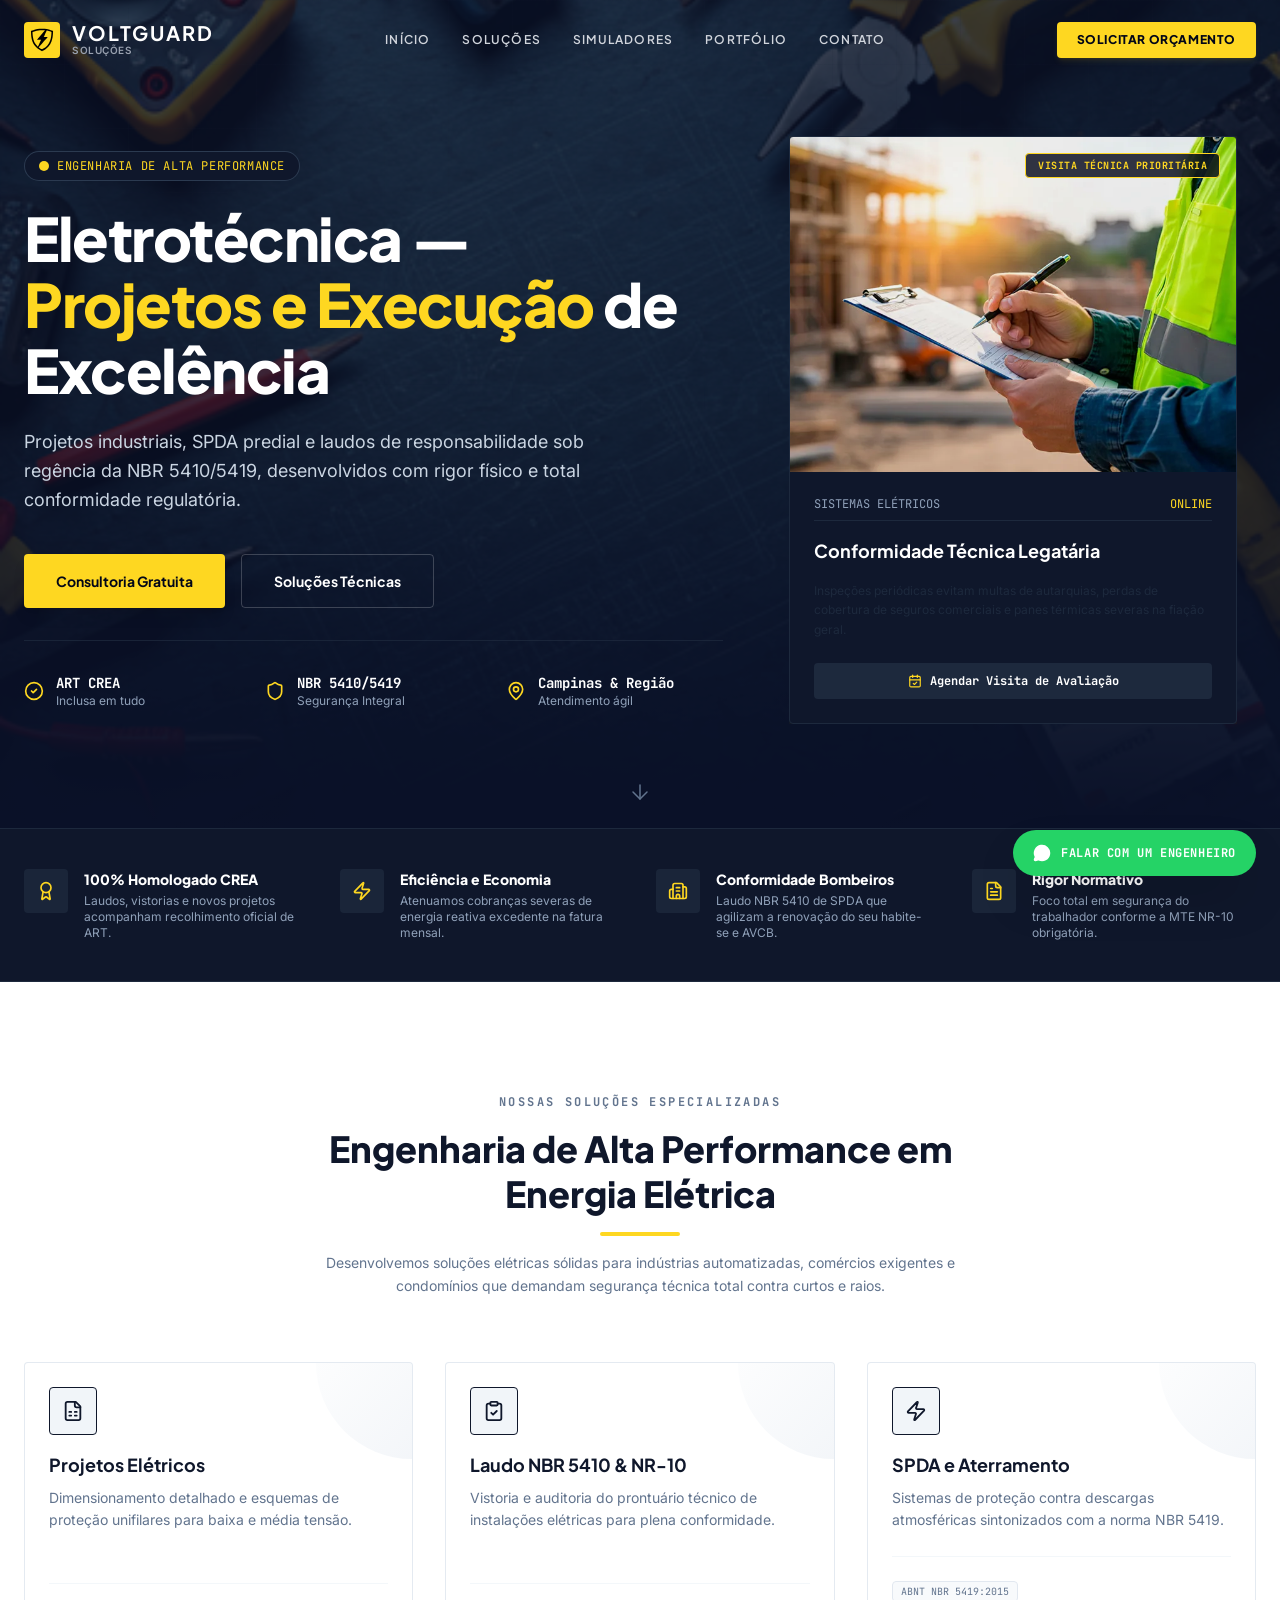
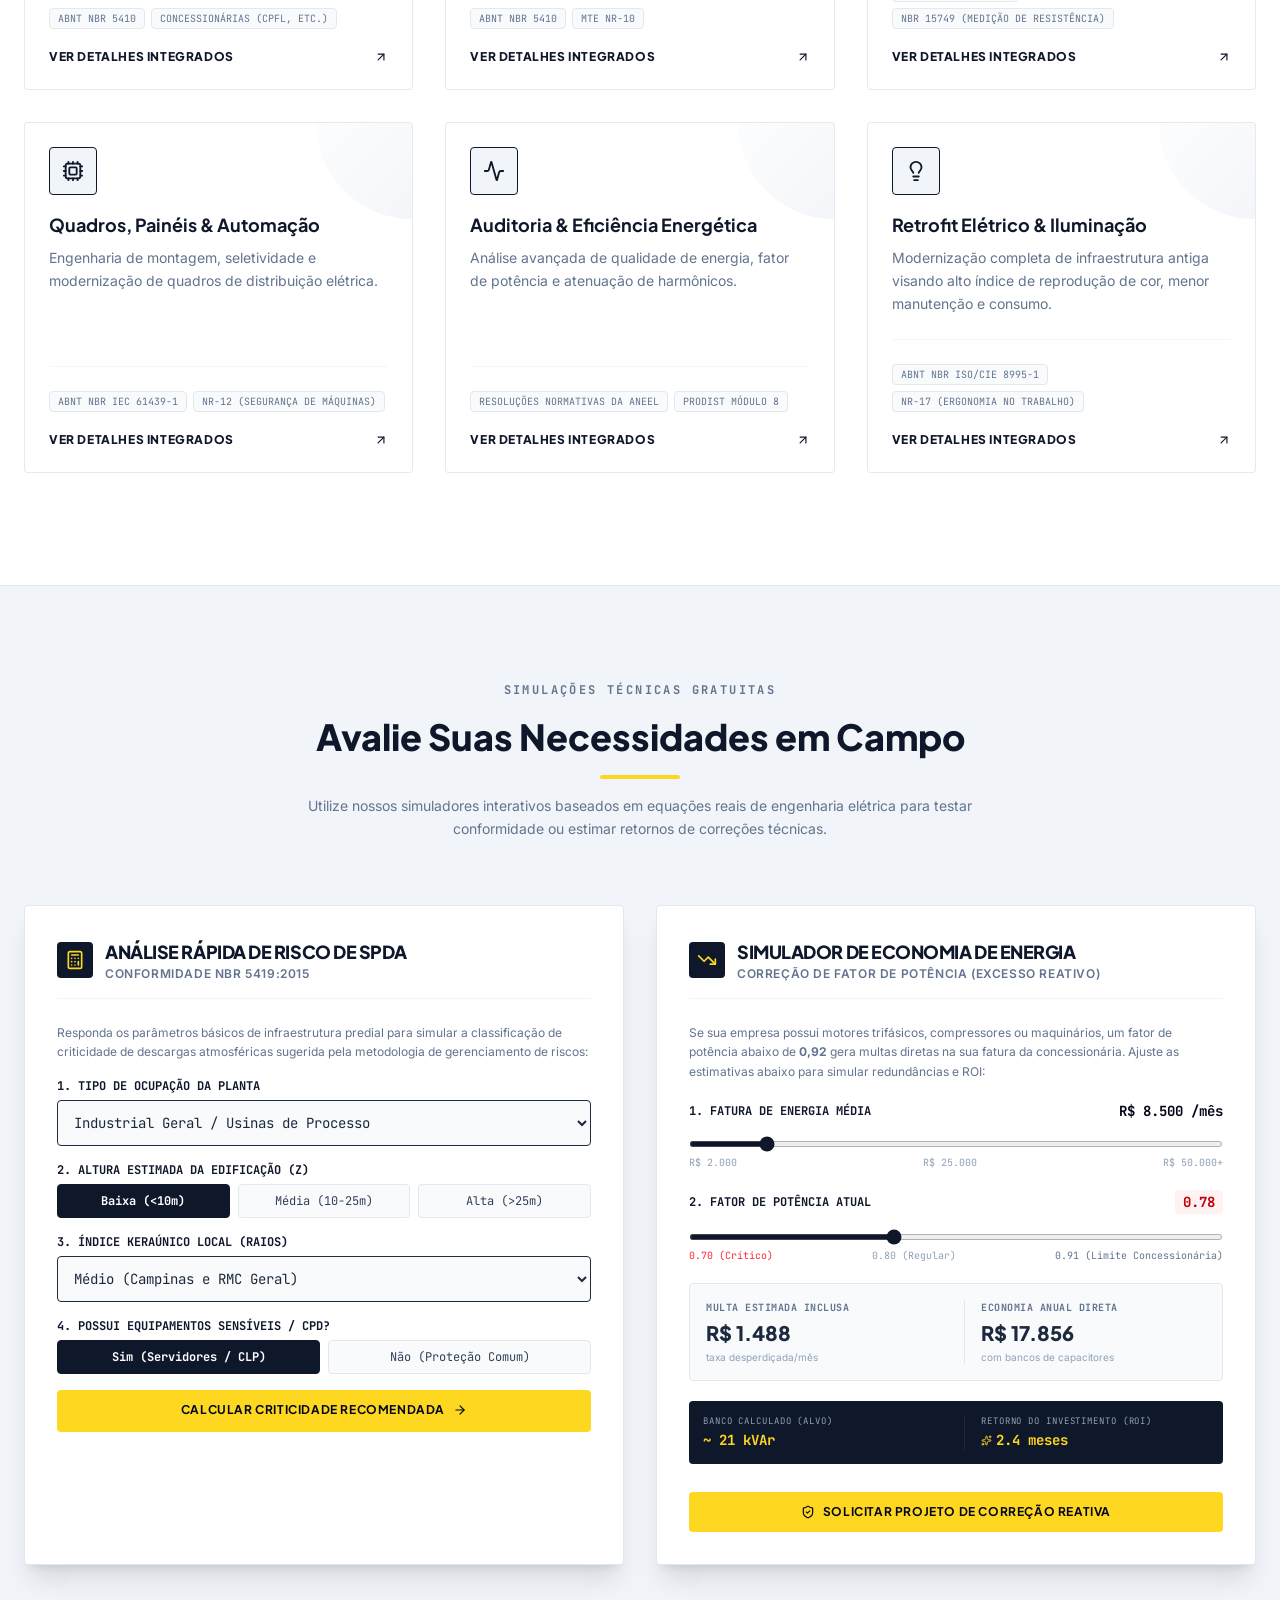
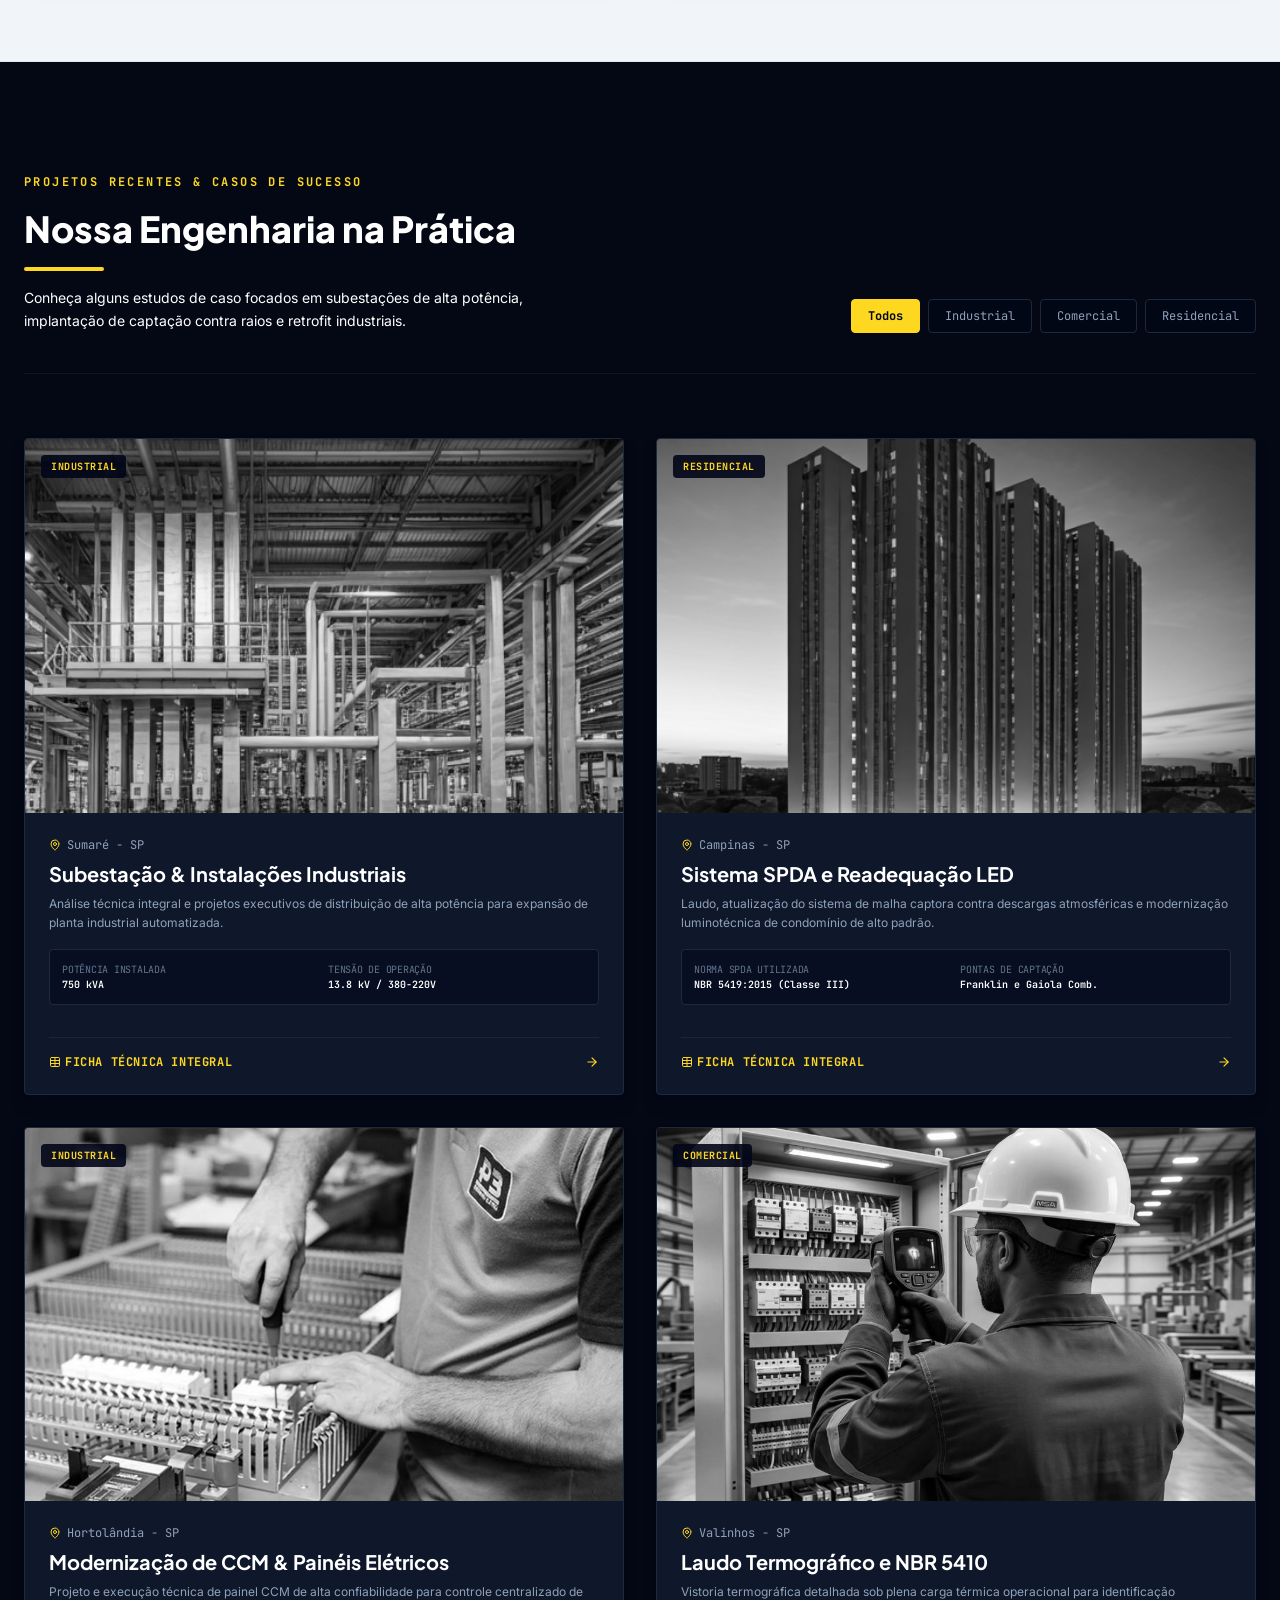
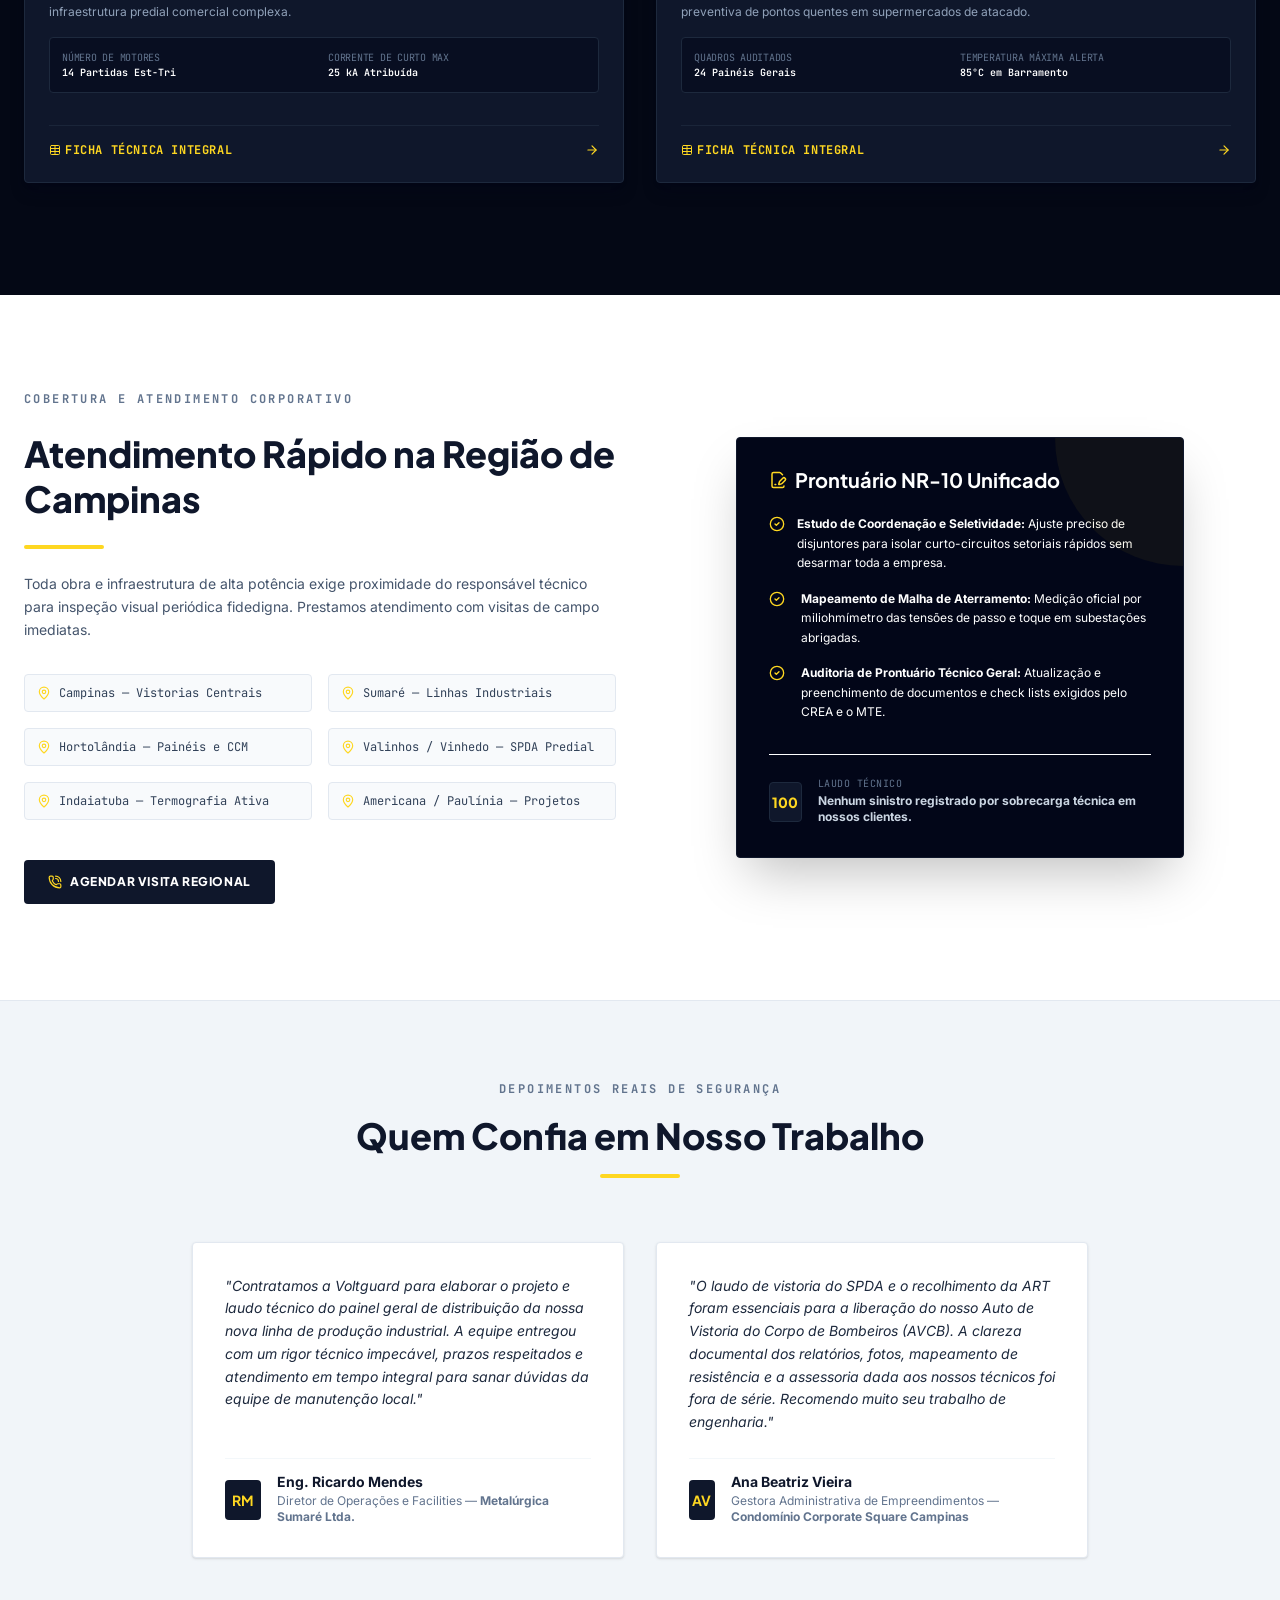
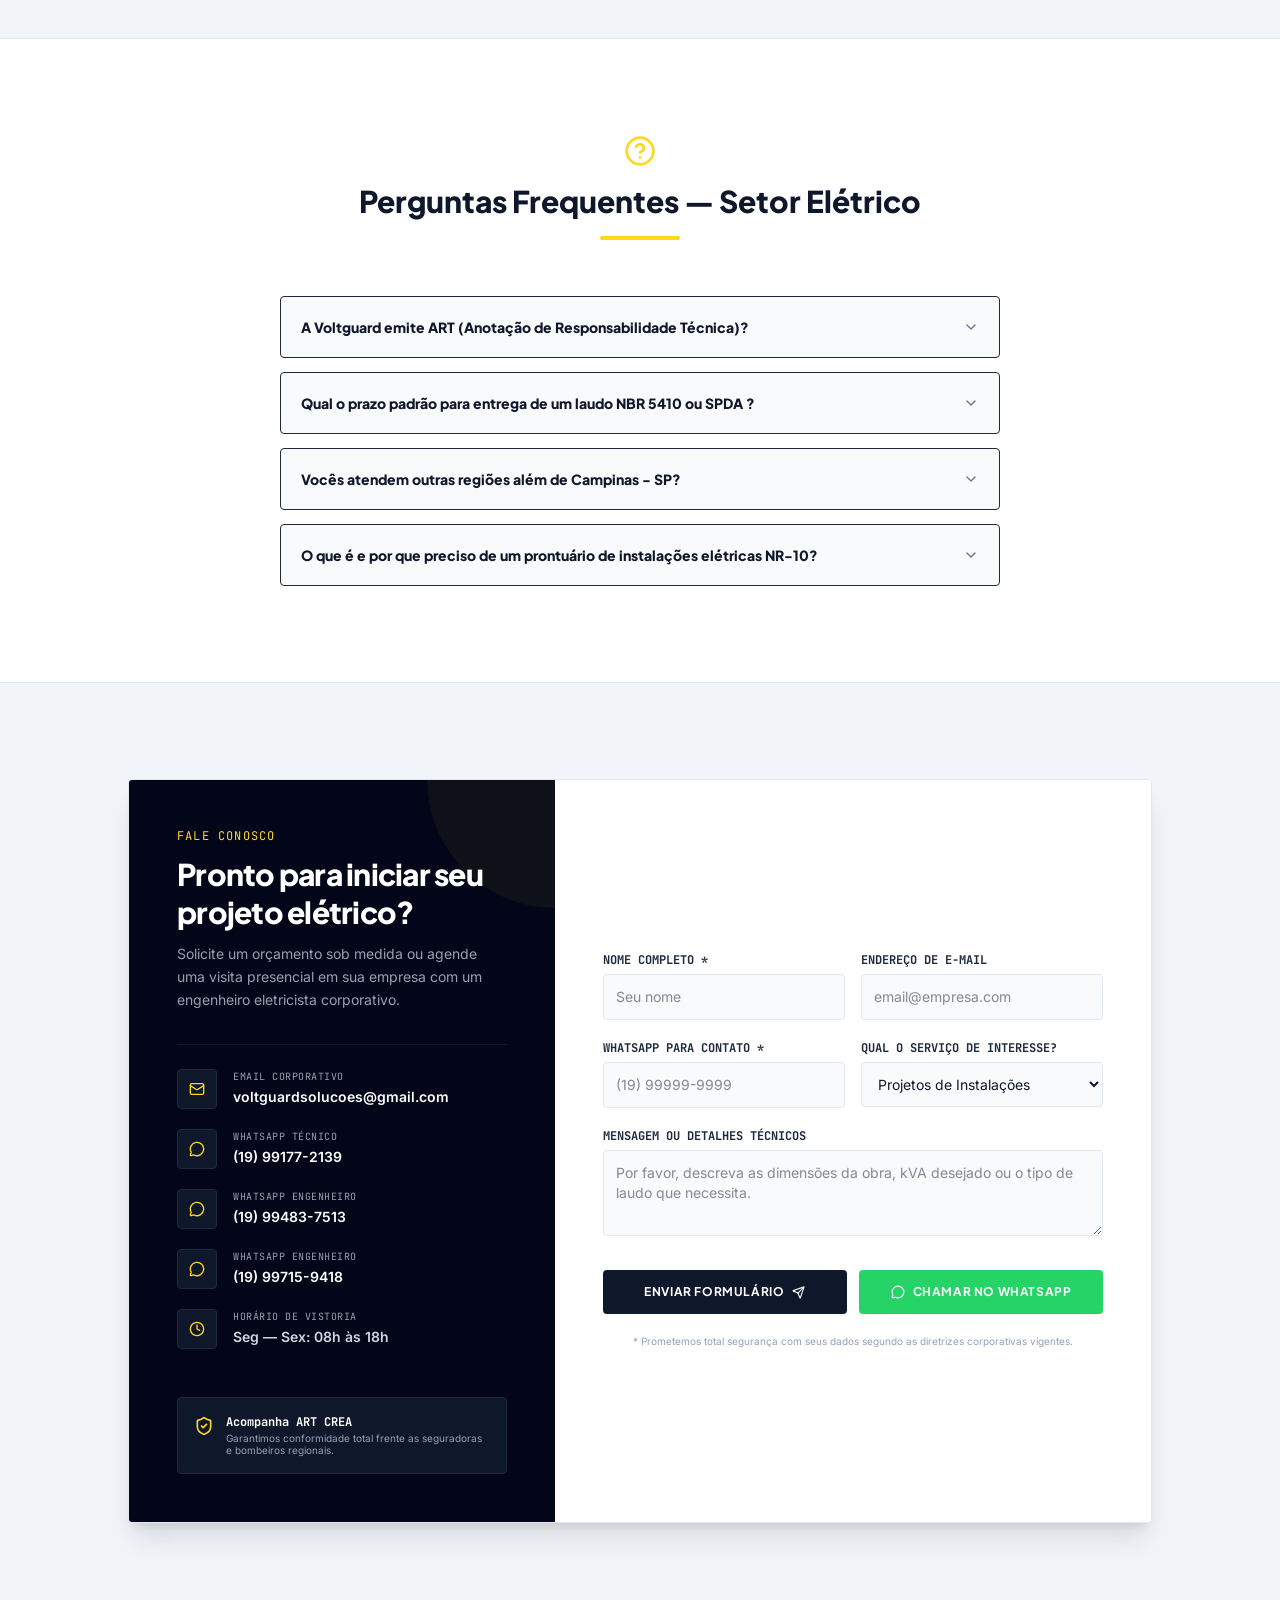
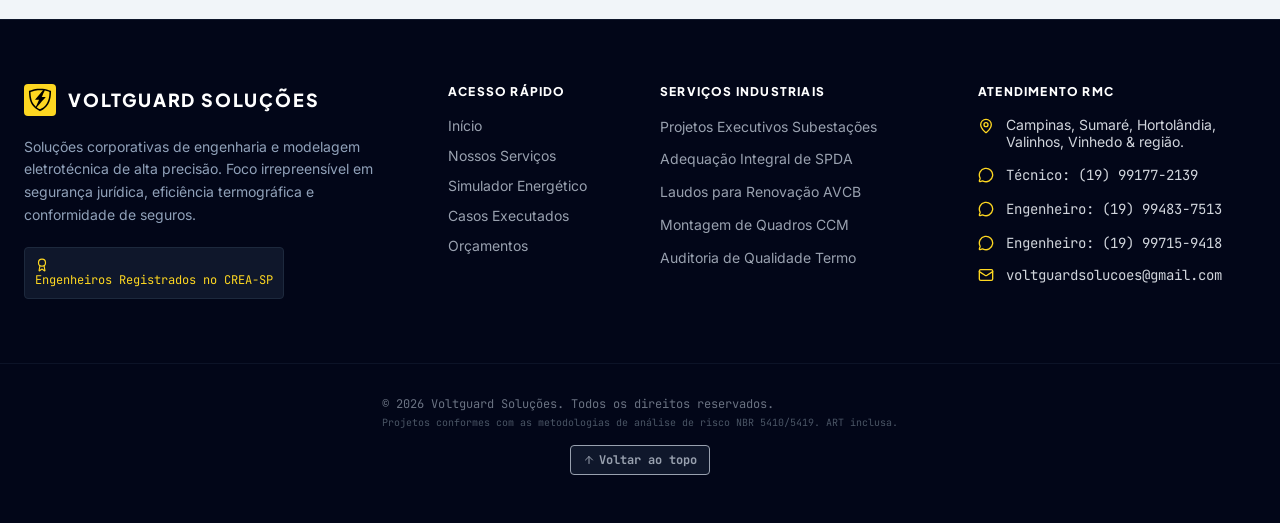
==== commit 8ad80fbe: "refatoração" ====
--- a/docs/index.html
+++ b/docs/index.html
@@ -3,9 +3,10 @@
   <head>
     <meta charset="UTF-8" />
     <meta name="viewport" content="width=device-width, initial-scale=1.0" />
+    <link rel="icon" type="image/svg+xml" href="./assets/logobg-DgTYI15x.svg">
     <title>VoltGuard Soluções</title>
-    <script type="module" crossorigin src="./assets/index-B23Xjm6R.js"></script>
-    <link rel="stylesheet" crossorigin href="./assets/index-eXvX5OY7.css">
+    <script type="module" crossorigin src="./assets/index-Dxdbi4Ya.js"></script>
+    <link rel="stylesheet" crossorigin href="./assets/index-CW4hoglT.css">
   </head>
   <body>
     <div id="root"></div>
--- a/docs/assets/index-CW4hoglT.css
+++ b/docs/assets/index-CW4hoglT.css
@@ -0,0 +1 @@
+@import"https://fonts.googleapis.com/css2?family=Plus+Jakarta+Sans:wght@400;500;600;700;800&family=Inter:wght@300;400;500;600;700&family=JetBrains+Mono:wght@400;500;600&display=swap";/*! tailwindcss v4.3.0 | MIT License | https://tailwindcss.com */@layer properties{@supports (((-webkit-hyphens:none)) and (not (margin-trim:inline))) or ((-moz-orient:inline) and (not (color:rgb(from red r g b)))){*,:before,:after,::backdrop{--tw-translate-x:0;--tw-translate-y:0;--tw-translate-z:0;--tw-rotate-x:initial;--tw-rotate-y:initial;--tw-rotate-z:initial;--tw-skew-x:initial;--tw-skew-y:initial;--tw-space-y-reverse:0;--tw-divide-y-reverse:0;--tw-border-style:solid;--tw-gradient-position:initial;--tw-gradient-from:#0000;--tw-gradient-via:#0000;--tw-gradient-to:#0000;--tw-gradient-stops:initial;--tw-gradient-via-stops:initial;--tw-gradient-from-position:0%;--tw-gradient-via-position:50%;--tw-gradient-to-position:100%;--tw-leading:initial;--tw-font-weight:initial;--tw-tracking:initial;--tw-shadow:0 0 #0000;--tw-shadow-color:initial;--tw-shadow-alpha:100%;--tw-inset-shadow:0 0 #0000;--tw-inset-shadow-color:initial;--tw-inset-shadow-alpha:100%;--tw-ring-color:initial;--tw-ring-shadow:0 0 #0000;--tw-inset-ring-color:initial;--tw-inset-ring-shadow:0 0 #0000;--tw-ring-inset:initial;--tw-ring-offset-width:0px;--tw-ring-offset-color:#fff;--tw-ring-offset-shadow:0 0 #0000;--tw-blur:initial;--tw-brightness:initial;--tw-contrast:initial;--tw-grayscale:initial;--tw-hue-rotate:initial;--tw-invert:initial;--tw-opacity:initial;--tw-saturate:initial;--tw-sepia:initial;--tw-drop-shadow:initial;--tw-drop-shadow-color:initial;--tw-drop-shadow-alpha:100%;--tw-drop-shadow-size:initial;--tw-backdrop-blur:initial;--tw-backdrop-brightness:initial;--tw-backdrop-contrast:initial;--tw-backdrop-grayscale:initial;--tw-backdrop-hue-rotate:initial;--tw-backdrop-invert:initial;--tw-backdrop-opacity:initial;--tw-backdrop-saturate:initial;--tw-backdrop-sepia:initial;--tw-duration:initial;--tw-scale-x:1;--tw-scale-y:1;--tw-scale-z:1}}}@layer theme{:root,:host{--font-sans:"Inter", ui-sans-serif, system-ui, sans-serif;--font-mono:"JetBrains Mono", ui-monospace, monospace;--color-red-50:oklch(97.1% .013 17.38);--color-red-200:oklch(88.5% .062 18.334);--color-red-500:oklch(63.7% .237 25.331);--color-red-700:oklch(50.5% .213 27.518);--color-red-800:oklch(44.4% .177 26.899);--color-amber-50:oklch(98.7% .022 95.277);--color-amber-200:oklch(92.4% .12 95.746);--color-amber-400:oklch(82.8% .189 84.429);--color-amber-600:oklch(66.6% .179 58.318);--color-amber-700:oklch(55.5% .163 48.998);--color-amber-800:oklch(47.3% .137 46.201);--color-green-50:oklch(98.2% .018 155.826);--color-green-200:oklch(92.5% .084 155.995);--color-green-800:oklch(44.8% .119 151.328);--color-slate-50:oklch(98.4% .003 247.858);--color-slate-100:oklch(96.8% .007 247.896);--color-slate-200:oklch(92.9% .013 255.508);--color-slate-300:oklch(86.9% .022 252.894);--color-slate-400:oklch(70.4% .04 256.788);--color-slate-500:oklch(55.4% .046 257.417);--color-slate-600:oklch(44.6% .043 257.281);--color-slate-700:oklch(37.2% .044 257.287);--color-slate-800:oklch(27.9% .041 260.031);--color-slate-900:oklch(20.8% .042 265.755);--color-slate-950:oklch(12.9% .042 264.695);--color-gray-300:oklch(87.2% .01 258.338);--color-gray-400:oklch(70.7% .022 261.325);--color-gray-500:oklch(55.1% .027 264.364);--color-gray-600:oklch(44.6% .03 256.802);--color-white:#fff;--spacing:.25rem;--container-sm:24rem;--container-md:28rem;--container-lg:32rem;--container-xl:36rem;--container-2xl:42rem;--container-3xl:48rem;--container-4xl:56rem;--container-5xl:64rem;--text-xs:.75rem;--text-xs--line-height:calc(1 / .75);--text-sm:.875rem;--text-sm--line-height:calc(1.25 / .875);--text-lg:1.125rem;--text-lg--line-height:calc(1.75 / 1.125);--text-xl:1.25rem;--text-xl--line-height:calc(1.75 / 1.25);--text-2xl:1.5rem;--text-2xl--line-height:calc(2 / 1.5);--text-3xl:1.875rem;--text-3xl--line-height: 1.2 ;--text-4xl:2.25rem;--text-4xl--line-height:calc(2.5 / 2.25);--text-5xl:3rem;--text-5xl--line-height:1;--text-6xl:3.75rem;--text-6xl--line-height:1;--font-weight-medium:500;--font-weight-semibold:600;--font-weight-bold:700;--font-weight-extrabold:800;--font-weight-black:900;--tracking-tight:-.025em;--tracking-wider:.05em;--tracking-widest:.1em;--leading-tight:1.25;--leading-normal:1.5;--leading-relaxed:1.625;--radius-sm:.25rem;--radius-md:.375rem;--radius-lg:.5rem;--animate-spin:spin 1s linear infinite;--animate-pulse:pulse 2s cubic-bezier(.4, 0, .6, 1) infinite;--animate-bounce:bounce 1s infinite;--blur-sm:8px;--blur-md:12px;--blur-2xl:40px;--default-transition-duration:.15s;--default-transition-timing-function:cubic-bezier(.4, 0, .2, 1);--default-font-family:var(--font-sans);--default-mono-font-family:var(--font-mono);--font-heading:"Plus Jakarta Sans", sans-serif}}@layer base{*,:after,:before,::backdrop{box-sizing:border-box;border:0 solid;margin:0;padding:0}::file-selector-button{box-sizing:border-box;border:0 solid;margin:0;padding:0}html,:host{-webkit-text-size-adjust:100%;-moz-tab-size:4;tab-size:4;line-height:1.5;font-family:var(--default-font-family,ui-sans-serif, system-ui, sans-serif, "Apple Color Emoji", "Segoe UI Emoji", "Segoe UI Symbol", "Noto Color Emoji");font-feature-settings:var(--default-font-feature-settings,normal);font-variation-settings:var(--default-font-variation-settings,normal);-webkit-tap-highlight-color:transparent}hr{height:0;color:inherit;border-top-width:1px}abbr:where([title]){-webkit-text-decoration:underline dotted;text-decoration:underline dotted}h1,h2,h3,h4,h5,h6{font-size:inherit;font-weight:inherit}a{color:inherit;-webkit-text-decoration:inherit;text-decoration:inherit}b,strong{font-weight:bolder}code,kbd,samp,pre{font-family:var(--default-mono-font-family,ui-monospace, SFMono-Regular, Menlo, Monaco, Consolas, "Liberation Mono", "Courier New", monospace);font-feature-settings:var(--default-mono-font-feature-settings,normal);font-variation-settings:var(--default-mono-font-variation-settings,normal);font-size:1em}small{font-size:80%}sub,sup{vertical-align:baseline;font-size:75%;line-height:0;position:relative}sub{bottom:-.25em}sup{top:-.5em}table{text-indent:0;border-color:inherit;border-collapse:collapse}:-moz-focusring{outline:auto}progress{vertical-align:baseline}summary{display:list-item}ol,ul,menu{list-style:none}img,svg,video,canvas,audio,iframe,embed,object{vertical-align:middle;display:block}img,video{max-width:100%;height:auto}button,input,select,optgroup,textarea{font:inherit;font-feature-settings:inherit;font-variation-settings:inherit;letter-spacing:inherit;color:inherit;opacity:1;background-color:#0000;border-radius:0}::file-selector-button{font:inherit;font-feature-settings:inherit;font-variation-settings:inherit;letter-spacing:inherit;color:inherit;opacity:1;background-color:#0000;border-radius:0}:where(select:is([multiple],[size])) optgroup{font-weight:bolder}:where(select:is([multiple],[size])) optgroup option{padding-inline-start:20px}::file-selector-button{margin-inline-end:4px}::placeholder{opacity:1}@supports (not ((-webkit-appearance:-apple-pay-button))) or (contain-intrinsic-size:1px){::placeholder{color:currentColor}@supports (color:color-mix(in lab,red,red)){::placeholder{color:color-mix(in oklab,currentcolor 50%,transparent)}}}textarea{resize:vertical}::-webkit-search-decoration{-webkit-appearance:none}::-webkit-date-and-time-value{min-height:1lh;text-align:inherit}::-webkit-datetime-edit{display:inline-flex}::-webkit-datetime-edit-fields-wrapper{padding:0}::-webkit-datetime-edit{padding-block:0}::-webkit-datetime-edit-year-field{padding-block:0}::-webkit-datetime-edit-month-field{padding-block:0}::-webkit-datetime-edit-day-field{padding-block:0}::-webkit-datetime-edit-hour-field{padding-block:0}::-webkit-datetime-edit-minute-field{padding-block:0}::-webkit-datetime-edit-second-field{padding-block:0}::-webkit-datetime-edit-millisecond-field{padding-block:0}::-webkit-datetime-edit-meridiem-field{padding-block:0}::-webkit-calendar-picker-indicator{line-height:1}:-moz-ui-invalid{box-shadow:none}button,input:where([type=button],[type=reset],[type=submit]){-webkit-appearance:button;-moz-appearance:button;appearance:button}::file-selector-button{-webkit-appearance:button;-moz-appearance:button;appearance:button}::-webkit-inner-spin-button{height:auto}::-webkit-outer-spin-button{height:auto}[hidden]:where(:not([hidden=until-found])){display:none!important}}@layer components;@layer utilities{.pointer-events-none{pointer-events:none}.visible{visibility:visible}.absolute{position:absolute}.fixed{position:fixed}.relative{position:relative}.static{position:static}.-inset-1\.5{inset:calc(var(--spacing) * -1.5)}.inset-0{inset:calc(var(--spacing) * 0)}.top-0{top:calc(var(--spacing) * 0)}.top-4{top:calc(var(--spacing) * 4)}.right-0{right:calc(var(--spacing) * 0)}.right-4{right:calc(var(--spacing) * 4)}.right-6{right:calc(var(--spacing) * 6)}.bottom-4{bottom:calc(var(--spacing) * 4)}.bottom-6{bottom:calc(var(--spacing) * 6)}.left-0{left:calc(var(--spacing) * 0)}.left-1\/2{left:50%}.left-4{left:calc(var(--spacing) * 4)}.left-6{left:calc(var(--spacing) * 6)}.z-0{z-index:0}.z-10{z-index:10}.z-40{z-index:40}.z-50{z-index:50}.col-span-2{grid-column:span 2/span 2}.container{width:100%}@media(min-width:40rem){.container{max-width:40rem}}@media(min-width:48rem){.container{max-width:48rem}}@media(min-width:64rem){.container{max-width:64rem}}@media(min-width:80rem){.container{max-width:80rem}}@media(min-width:96rem){.container{max-width:96rem}}.mx-auto{margin-inline:auto}.mt-0\.5{margin-top:calc(var(--spacing) * .5)}.mt-1{margin-top:calc(var(--spacing) * 1)}.mt-2{margin-top:calc(var(--spacing) * 2)}.mt-4{margin-top:calc(var(--spacing) * 4)}.mt-6{margin-top:calc(var(--spacing) * 6)}.mt-8{margin-top:calc(var(--spacing) * 8)}.mt-12{margin-top:calc(var(--spacing) * 12)}.mr-3{margin-right:calc(var(--spacing) * 3)}.mb-6{margin-bottom:calc(var(--spacing) * 6)}.mb-14{margin-bottom:calc(var(--spacing) * 14)}.mb-16{margin-bottom:calc(var(--spacing) * 16)}.-ml-1{margin-left:calc(var(--spacing) * -1)}.line-clamp-2{-webkit-line-clamp:2;-webkit-box-orient:vertical;display:-webkit-box;overflow:hidden}.line-clamp-3{-webkit-line-clamp:3;-webkit-box-orient:vertical;display:-webkit-box;overflow:hidden}.block{display:block}.flex{display:flex}.grid{display:grid}.hidden{display:none}.inline-block{display:inline-block}.inline-flex{display:inline-flex}.table{display:table}.aspect-\[4\/3\]{aspect-ratio:4/3}.aspect-\[16\/10\]{aspect-ratio:16/10}.h-1{height:calc(var(--spacing) * 1)}.h-1\.5{height:calc(var(--spacing) * 1.5)}.h-2\.5{height:calc(var(--spacing) * 2.5)}.h-4{height:calc(var(--spacing) * 4)}.h-6{height:calc(var(--spacing) * 6)}.h-7{height:calc(var(--spacing) * 7)}.h-10{height:calc(var(--spacing) * 10)}.h-12{height:calc(var(--spacing) * 12)}.h-16{height:calc(var(--spacing) * 16)}.h-20{height:calc(var(--spacing) * 20)}.h-24{height:calc(var(--spacing) * 24)}.h-32{height:calc(var(--spacing) * 32)}.h-44{height:calc(var(--spacing) * 44)}.h-48{height:calc(var(--spacing) * 48)}.h-full{height:100%}.max-h-\[85vh\]{max-height:85vh}.max-h-\[90vh\]{max-height:90vh}.max-h-\[92vh\]{max-height:92vh}.min-h-\[92vh\]{min-height:92vh}.min-h-screen{min-height:100vh}.w-2\.5{width:calc(var(--spacing) * 2.5)}.w-4{width:calc(var(--spacing) * 4)}.w-6{width:calc(var(--spacing) * 6)}.w-7{width:calc(var(--spacing) * 7)}.w-10{width:calc(var(--spacing) * 10)}.w-12{width:calc(var(--spacing) * 12)}.w-16{width:calc(var(--spacing) * 16)}.w-20{width:calc(var(--spacing) * 20)}.w-24{width:calc(var(--spacing) * 24)}.w-32{width:calc(var(--spacing) * 32)}.w-full{width:100%}.max-w-2xl{max-width:var(--container-2xl)}.max-w-3xl{max-width:var(--container-3xl)}.max-w-4xl{max-width:var(--container-4xl)}.max-w-5xl{max-width:var(--container-5xl)}.max-w-\[1280px\]{max-width:1280px}.max-w-lg{max-width:var(--container-lg)}.max-w-md{max-width:var(--container-md)}.max-w-sm{max-width:var(--container-sm)}.max-w-xl{max-width:var(--container-xl)}.shrink-0{flex-shrink:0}.flex-grow{flex-grow:1}.-translate-x-1\/2{--tw-translate-x: -50% ;translate:var(--tw-translate-x) var(--tw-translate-y)}.transform{transform:var(--tw-rotate-x,) var(--tw-rotate-y,) var(--tw-rotate-z,) var(--tw-skew-x,) var(--tw-skew-y,)}.animate-bounce{animation:var(--animate-bounce)}.animate-pulse{animation:var(--animate-pulse)}.animate-spin{animation:var(--animate-spin)}.cursor-pointer{cursor:pointer}.resize{resize:both}.grid-cols-1{grid-template-columns:repeat(1,minmax(0,1fr))}.grid-cols-2{grid-template-columns:repeat(2,minmax(0,1fr))}.grid-cols-3{grid-template-columns:repeat(3,minmax(0,1fr))}.flex-col{flex-direction:column}.flex-wrap{flex-wrap:wrap}.items-center{align-items:center}.items-start{align-items:flex-start}.justify-between{justify-content:space-between}.justify-center{justify-content:center}.justify-end{justify-content:flex-end}.gap-1{gap:calc(var(--spacing) * 1)}.gap-1\.5{gap:calc(var(--spacing) * 1.5)}.gap-2{gap:calc(var(--spacing) * 2)}.gap-2\.5{gap:calc(var(--spacing) * 2.5)}.gap-3{gap:calc(var(--spacing) * 3)}.gap-4{gap:calc(var(--spacing) * 4)}.gap-5{gap:calc(var(--spacing) * 5)}.gap-6{gap:calc(var(--spacing) * 6)}.gap-8{gap:calc(var(--spacing) * 8)}.gap-10{gap:calc(var(--spacing) * 10)}.gap-12{gap:calc(var(--spacing) * 12)}:where(.space-y-0\.5>:not(:last-child)){--tw-space-y-reverse:0;margin-block-start:calc(calc(var(--spacing) * .5) * var(--tw-space-y-reverse));margin-block-end:calc(calc(var(--spacing) * .5) * calc(1 - var(--tw-space-y-reverse)))}:where(.space-y-1>:not(:last-child)){--tw-space-y-reverse:0;margin-block-start:calc(calc(var(--spacing) * 1) * var(--tw-space-y-reverse));margin-block-end:calc(calc(var(--spacing) * 1) * calc(1 - var(--tw-space-y-reverse)))}:where(.space-y-1\.5>:not(:last-child)){--tw-space-y-reverse:0;margin-block-start:calc(calc(var(--spacing) * 1.5) * var(--tw-space-y-reverse));margin-block-end:calc(calc(var(--spacing) * 1.5) * calc(1 - var(--tw-space-y-reverse)))}:where(.space-y-2>:not(:last-child)){--tw-space-y-reverse:0;margin-block-start:calc(calc(var(--spacing) * 2) * var(--tw-space-y-reverse));margin-block-end:calc(calc(var(--spacing) * 2) * calc(1 - var(--tw-space-y-reverse)))}:where(.space-y-2\.5>:not(:last-child)){--tw-space-y-reverse:0;margin-block-start:calc(calc(var(--spacing) * 2.5) * var(--tw-space-y-reverse));margin-block-end:calc(calc(var(--spacing) * 2.5) * calc(1 - var(--tw-space-y-reverse)))}:where(.space-y-3>:not(:last-child)){--tw-space-y-reverse:0;margin-block-start:calc(calc(var(--spacing) * 3) * var(--tw-space-y-reverse));margin-block-end:calc(calc(var(--spacing) * 3) * calc(1 - var(--tw-space-y-reverse)))}:where(.space-y-3\.5>:not(:last-child)){--tw-space-y-reverse:0;margin-block-start:calc(calc(var(--spacing) * 3.5) * var(--tw-space-y-reverse));margin-block-end:calc(calc(var(--spacing) * 3.5) * calc(1 - var(--tw-space-y-reverse)))}:where(.space-y-4>:not(:last-child)){--tw-space-y-reverse:0;margin-block-start:calc(calc(var(--spacing) * 4) * var(--tw-space-y-reverse));margin-block-end:calc(calc(var(--spacing) * 4) * calc(1 - var(--tw-space-y-reverse)))}:where(.space-y-5>:not(:last-child)){--tw-space-y-reverse:0;margin-block-start:calc(calc(var(--spacing) * 5) * var(--tw-space-y-reverse));margin-block-end:calc(calc(var(--spacing) * 5) * calc(1 - var(--tw-space-y-reverse)))}:where(.space-y-6>:not(:last-child)){--tw-space-y-reverse:0;margin-block-start:calc(calc(var(--spacing) * 6) * var(--tw-space-y-reverse));margin-block-end:calc(calc(var(--spacing) * 6) * calc(1 - var(--tw-space-y-reverse)))}:where(.space-y-8>:not(:last-child)){--tw-space-y-reverse:0;margin-block-start:calc(calc(var(--spacing) * 8) * var(--tw-space-y-reverse));margin-block-end:calc(calc(var(--spacing) * 8) * calc(1 - var(--tw-space-y-reverse)))}:where(.divide-y>:not(:last-child)){--tw-divide-y-reverse:0;border-bottom-style:var(--tw-border-style);border-top-style:var(--tw-border-style);border-top-width:calc(1px * var(--tw-divide-y-reverse));border-bottom-width:calc(1px * calc(1 - var(--tw-divide-y-reverse)))}:where(.divide-slate-200>:not(:last-child)){border-color:var(--color-slate-200)}.truncate{text-overflow:ellipsis;white-space:nowrap;overflow:hidden}.overflow-hidden{overflow:hidden}.overflow-y-auto{overflow-y:auto}.rounded-full{border-radius:3.40282e38px}.rounded-lg{border-radius:var(--radius-lg)}.rounded-md{border-radius:var(--radius-md)}.rounded-sm{border-radius:var(--radius-sm)}.rounded-bl-full{border-bottom-left-radius:3.40282e38px}.border{border-style:var(--tw-border-style);border-width:1px}.border-y{border-block-style:var(--tw-border-style);border-block-width:1px}.border-t{border-top-style:var(--tw-border-style);border-top-width:1px}.border-b{border-bottom-style:var(--tw-border-style);border-bottom-width:1px}.border-l{border-left-style:var(--tw-border-style);border-left-width:1px}.border-l-4{border-left-style:var(--tw-border-style);border-left-width:4px}.border-\[\#fed721\]{border-color:#fed721}.border-amber-200{border-color:var(--color-amber-200)}.border-green-200{border-color:var(--color-green-200)}.border-red-200{border-color:var(--color-red-200)}.border-slate-100{border-color:var(--color-slate-100)}.border-slate-100\/80{border-color:#f1f5f9cc}@supports (color:color-mix(in lab,red,red)){.border-slate-100\/80{border-color:color-mix(in oklab,var(--color-slate-100) 80%,transparent)}}.border-slate-200{border-color:var(--color-slate-200)}.border-slate-200\/60{border-color:#e2e8f099}@supports (color:color-mix(in lab,red,red)){.border-slate-200\/60{border-color:color-mix(in oklab,var(--color-slate-200) 60%,transparent)}}.border-slate-200\/90{border-color:#e2e8f0e6}@supports (color:color-mix(in lab,red,red)){.border-slate-200\/90{border-color:color-mix(in oklab,var(--color-slate-200) 90%,transparent)}}.border-slate-300{border-color:var(--color-slate-300)}.border-slate-700{border-color:var(--color-slate-700)}.border-slate-700\/85{border-color:#314158d9}@supports (color:color-mix(in lab,red,red)){.border-slate-700\/85{border-color:color-mix(in oklab,var(--color-slate-700) 85%,transparent)}}.border-slate-800{border-color:var(--color-slate-800)}.border-slate-800\/80{border-color:#1d293dcc}@supports (color:color-mix(in lab,red,red)){.border-slate-800\/80{border-color:color-mix(in oklab,var(--color-slate-800) 80%,transparent)}}.border-slate-900{border-color:var(--color-slate-900)}.border-slate-900\/80{border-color:#0f172bcc}@supports (color:color-mix(in lab,red,red)){.border-slate-900\/80{border-color:color-mix(in oklab,var(--color-slate-900) 80%,transparent)}}.border-white\/20{border-color:#fff3}@supports (color:color-mix(in lab,red,red)){.border-white\/20{border-color:color-mix(in oklab,var(--color-white) 20%,transparent)}}.bg-\[\#0A1128\]{background-color:#0a1128}.bg-\[\#25D366\]{background-color:#25d366}.bg-\[\#040815\]{background-color:#040815}.bg-\[\#fed721\]{background-color:#fed721}.bg-\[\#fed721\]\/5{background-color:#fed7210d}.bg-\[\#fed721\]\/15{background-color:#fed72126}.bg-\[\#ffffff\]{background-color:#fff}.bg-amber-50{background-color:var(--color-amber-50)}.bg-green-50{background-color:var(--color-green-50)}.bg-red-50{background-color:var(--color-red-50)}.bg-slate-50{background-color:var(--color-slate-50)}.bg-slate-100{background-color:var(--color-slate-100)}.bg-slate-800{background-color:var(--color-slate-800)}.bg-slate-800\/80{background-color:#1d293dcc}@supports (color:color-mix(in lab,red,red)){.bg-slate-800\/80{background-color:color-mix(in oklab,var(--color-slate-800) 80%,transparent)}}.bg-slate-900{background-color:var(--color-slate-900)}.bg-slate-900\/95{background-color:#0f172bf2}@supports (color:color-mix(in lab,red,red)){.bg-slate-900\/95{background-color:color-mix(in oklab,var(--color-slate-900) 95%,transparent)}}.bg-slate-950{background-color:var(--color-slate-950)}.bg-slate-950\/40{background-color:#02061866}@supports (color:color-mix(in lab,red,red)){.bg-slate-950\/40{background-color:color-mix(in oklab,var(--color-slate-950) 40%,transparent)}}.bg-slate-950\/50{background-color:#02061880}@supports (color:color-mix(in lab,red,red)){.bg-slate-950\/50{background-color:color-mix(in oklab,var(--color-slate-950) 50%,transparent)}}.bg-slate-950\/60{background-color:#02061899}@supports (color:color-mix(in lab,red,red)){.bg-slate-950\/60{background-color:color-mix(in oklab,var(--color-slate-950) 60%,transparent)}}.bg-slate-950\/80{background-color:#020618cc}@supports (color:color-mix(in lab,red,red)){.bg-slate-950\/80{background-color:color-mix(in oklab,var(--color-slate-950) 80%,transparent)}}.bg-slate-950\/90{background-color:#020618e6}@supports (color:color-mix(in lab,red,red)){.bg-slate-950\/90{background-color:color-mix(in oklab,var(--color-slate-950) 90%,transparent)}}.bg-white{background-color:var(--color-white)}.bg-gradient-to-br{--tw-gradient-position:to bottom right in oklab;background-image:linear-gradient(var(--tw-gradient-stops))}.bg-gradient-to-t{--tw-gradient-position:to top in oklab;background-image:linear-gradient(var(--tw-gradient-stops))}.bg-\[linear-gradient\(to_right\,\#1e293b12_1px\,transparent_1px\)\,linear-gradient\(to_bottom\,\#1e293b12_1px\,transparent_1px\)\]{background-image:linear-gradient(90deg,#1e293b12 1px,#0000 1px),linear-gradient(#1e293b12 1px,#0000 1px)}.from-\[\#0A1128\]{--tw-gradient-from:#0a1128;--tw-gradient-stops:var(--tw-gradient-via-stops,var(--tw-gradient-position), var(--tw-gradient-from) var(--tw-gradient-from-position), var(--tw-gradient-to) var(--tw-gradient-to-position))}.from-slate-50{--tw-gradient-from:var(--color-slate-50);--tw-gradient-stops:var(--tw-gradient-via-stops,var(--tw-gradient-position), var(--tw-gradient-from) var(--tw-gradient-from-position), var(--tw-gradient-to) var(--tw-gradient-to-position))}.from-slate-950{--tw-gradient-from:var(--color-slate-950);--tw-gradient-stops:var(--tw-gradient-via-stops,var(--tw-gradient-position), var(--tw-gradient-from) var(--tw-gradient-from-position), var(--tw-gradient-to) var(--tw-gradient-to-position))}.via-slate-950\/20{--tw-gradient-via:#02061833}@supports (color:color-mix(in lab,red,red)){.via-slate-950\/20{--tw-gradient-via:color-mix(in oklab, var(--color-slate-950) 20%, transparent)}}.via-slate-950\/20{--tw-gradient-via-stops:var(--tw-gradient-position), var(--tw-gradient-from) var(--tw-gradient-from-position), var(--tw-gradient-via) var(--tw-gradient-via-position), var(--tw-gradient-to) var(--tw-gradient-to-position);--tw-gradient-stops:var(--tw-gradient-via-stops)}.via-transparent{--tw-gradient-via:transparent;--tw-gradient-via-stops:var(--tw-gradient-position), var(--tw-gradient-from) var(--tw-gradient-from-position), var(--tw-gradient-via) var(--tw-gradient-via-position), var(--tw-gradient-to) var(--tw-gradient-to-position);--tw-gradient-stops:var(--tw-gradient-via-stops)}.to-slate-200{--tw-gradient-to:var(--color-slate-200);--tw-gradient-stops:var(--tw-gradient-via-stops,var(--tw-gradient-position), var(--tw-gradient-from) var(--tw-gradient-from-position), var(--tw-gradient-to) var(--tw-gradient-to-position))}.to-transparent{--tw-gradient-to:transparent;--tw-gradient-stops:var(--tw-gradient-via-stops,var(--tw-gradient-position), var(--tw-gradient-from) var(--tw-gradient-from-position), var(--tw-gradient-to) var(--tw-gradient-to-position))}.\[mask-image\:radial-gradient\(ellipse_60\%_50\%_at_50\%_0\%\,\#000_70\%\,transparent_100\%\)\]{-webkit-mask-image:radial-gradient(60% 50% at 50% 0,#000 70%,#0000 100%);mask-image:radial-gradient(60% 50% at 50% 0,#000 70%,#0000)}.bg-\[size\:4rem_4rem\]{background-size:4rem 4rem}.fill-current{fill:currentColor}.stroke-\[1\.5\]{stroke-width:1.5px}.stroke-\[3\]{stroke-width:3px}.object-cover{object-fit:cover}.p-1{padding:calc(var(--spacing) * 1)}.p-1\.5{padding:calc(var(--spacing) * 1.5)}.p-2{padding:calc(var(--spacing) * 2)}.p-2\.5{padding:calc(var(--spacing) * 2.5)}.p-3{padding:calc(var(--spacing) * 3)}.p-3\.5{padding:calc(var(--spacing) * 3.5)}.p-4{padding:calc(var(--spacing) * 4)}.p-5{padding:calc(var(--spacing) * 5)}.p-6{padding:calc(var(--spacing) * 6)}.p-8{padding:calc(var(--spacing) * 8)}.px-2{padding-inline:calc(var(--spacing) * 2)}.px-2\.5{padding-inline:calc(var(--spacing) * 2.5)}.px-3{padding-inline:calc(var(--spacing) * 3)}.px-3\.5{padding-inline:calc(var(--spacing) * 3.5)}.px-4{padding-inline:calc(var(--spacing) * 4)}.px-5{padding-inline:calc(var(--spacing) * 5)}.px-6{padding-inline:calc(var(--spacing) * 6)}.px-8{padding-inline:calc(var(--spacing) * 8)}.py-0\.5{padding-block:calc(var(--spacing) * .5)}.py-1{padding-block:calc(var(--spacing) * 1)}.py-1\.5{padding-block:calc(var(--spacing) * 1.5)}.py-2{padding-block:calc(var(--spacing) * 2)}.py-2\.5{padding-block:calc(var(--spacing) * 2.5)}.py-3{padding-block:calc(var(--spacing) * 3)}.py-3\.5{padding-block:calc(var(--spacing) * 3.5)}.py-4{padding-block:calc(var(--spacing) * 4)}.py-8{padding-block:calc(var(--spacing) * 8)}.py-10{padding-block:calc(var(--spacing) * 10)}.py-20{padding-block:calc(var(--spacing) * 20)}.pt-0\.5{padding-top:calc(var(--spacing) * .5)}.pt-1{padding-top:calc(var(--spacing) * 1)}.pt-1\.5{padding-top:calc(var(--spacing) * 1.5)}.pt-2{padding-top:calc(var(--spacing) * 2)}.pt-3{padding-top:calc(var(--spacing) * 3)}.pt-4{padding-top:calc(var(--spacing) * 4)}.pt-6{padding-top:calc(var(--spacing) * 6)}.pt-8{padding-top:calc(var(--spacing) * 8)}.pt-16{padding-top:calc(var(--spacing) * 16)}.pt-24{padding-top:calc(var(--spacing) * 24)}.pr-2{padding-right:calc(var(--spacing) * 2)}.pr-4{padding-right:calc(var(--spacing) * 4)}.pr-6{padding-right:calc(var(--spacing) * 6)}.pb-1\.5{padding-bottom:calc(var(--spacing) * 1.5)}.pb-2{padding-bottom:calc(var(--spacing) * 2)}.pb-4{padding-bottom:calc(var(--spacing) * 4)}.pb-5{padding-bottom:calc(var(--spacing) * 5)}.pb-6{padding-bottom:calc(var(--spacing) * 6)}.pb-10{padding-bottom:calc(var(--spacing) * 10)}.pb-12{padding-bottom:calc(var(--spacing) * 12)}.pb-16{padding-bottom:calc(var(--spacing) * 16)}.pl-4{padding-left:calc(var(--spacing) * 4)}.\!text-left{text-align:left!important}.text-center{text-align:center}.text-left{text-align:left}.text-right{text-align:right}.font-heading{font-family:var(--font-heading)}.font-mono{font-family:var(--font-mono)}.font-sans{font-family:var(--font-sans)}.text-2xl{font-size:var(--text-2xl);line-height:var(--tw-leading,var(--text-2xl--line-height))}.text-3xl{font-size:var(--text-3xl);line-height:var(--tw-leading,var(--text-3xl--line-height))}.text-4xl{font-size:var(--text-4xl);line-height:var(--tw-leading,var(--text-4xl--line-height))}.text-lg{font-size:var(--text-lg);line-height:var(--tw-leading,var(--text-lg--line-height))}.text-sm{font-size:var(--text-sm);line-height:var(--tw-leading,var(--text-sm--line-height))}.text-xl{font-size:var(--text-xl);line-height:var(--tw-leading,var(--text-xl--line-height))}.text-xs{font-size:var(--text-xs);line-height:var(--tw-leading,var(--text-xs--line-height))}.text-\[9px\]{font-size:9px}.text-\[10px\]{font-size:10px}.text-\[11px\]{font-size:11px}.leading-\[1\.1\]{--tw-leading:1.1;line-height:1.1}.leading-none{--tw-leading:1;line-height:1}.leading-normal{--tw-leading:var(--leading-normal);line-height:var(--leading-normal)}.leading-relaxed{--tw-leading:var(--leading-relaxed);line-height:var(--leading-relaxed)}.leading-tight{--tw-leading:var(--leading-tight);line-height:var(--leading-tight)}.font-black{--tw-font-weight:var(--font-weight-black);font-weight:var(--font-weight-black)}.font-bold{--tw-font-weight:var(--font-weight-bold);font-weight:var(--font-weight-bold)}.font-extrabold{--tw-font-weight:var(--font-weight-extrabold);font-weight:var(--font-weight-extrabold)}.font-medium{--tw-font-weight:var(--font-weight-medium);font-weight:var(--font-weight-medium)}.font-semibold{--tw-font-weight:var(--font-weight-semibold);font-weight:var(--font-weight-semibold)}.tracking-\[0\.2em\]{--tw-tracking:.2em;letter-spacing:.2em}.tracking-tight{--tw-tracking:var(--tracking-tight);letter-spacing:var(--tracking-tight)}.tracking-wider{--tw-tracking:var(--tracking-wider);letter-spacing:var(--tracking-wider)}.tracking-widest{--tw-tracking:var(--tracking-widest);letter-spacing:var(--tracking-widest)}.break-all{word-break:break-all}.text-\[\#fed721\]{color:#fed721}.text-amber-700{color:var(--color-amber-700)}.text-amber-800{color:var(--color-amber-800)}.text-gray-300{color:var(--color-gray-300)}.text-gray-400{color:var(--color-gray-400)}.text-gray-500{color:var(--color-gray-500)}.text-gray-600{color:var(--color-gray-600)}.text-green-800{color:var(--color-green-800)}.text-red-500{color:var(--color-red-500)}.text-red-700{color:var(--color-red-700)}.text-red-800{color:var(--color-red-800)}.text-slate-300{color:var(--color-slate-300)}.text-slate-400{color:var(--color-slate-400)}.text-slate-500{color:var(--color-slate-500)}.text-slate-600{color:var(--color-slate-600)}.text-slate-700{color:var(--color-slate-700)}.text-slate-800{color:var(--color-slate-800)}.text-slate-900{color:var(--color-slate-900)}.text-slate-950{color:var(--color-slate-950)}.text-white{color:var(--color-white)}.uppercase{text-transform:uppercase}.italic{font-style:italic}.accent-slate-900{accent-color:var(--color-slate-900)}.opacity-20{opacity:.2}.opacity-25{opacity:.25}.opacity-40{opacity:.4}.opacity-75{opacity:.75}.opacity-85{opacity:.85}.shadow-2xl{--tw-shadow:0 25px 50px -12px var(--tw-shadow-color,#00000040);box-shadow:var(--tw-inset-shadow),var(--tw-inset-ring-shadow),var(--tw-ring-offset-shadow),var(--tw-ring-shadow),var(--tw-shadow)}.shadow-lg{--tw-shadow:0 10px 15px -3px var(--tw-shadow-color,#0000001a), 0 4px 6px -4px var(--tw-shadow-color,#0000001a);box-shadow:var(--tw-inset-shadow),var(--tw-inset-ring-shadow),var(--tw-ring-offset-shadow),var(--tw-ring-shadow),var(--tw-shadow)}.shadow-md{--tw-shadow:0 4px 6px -1px var(--tw-shadow-color,#0000001a), 0 2px 4px -2px var(--tw-shadow-color,#0000001a);box-shadow:var(--tw-inset-shadow),var(--tw-inset-ring-shadow),var(--tw-ring-offset-shadow),var(--tw-ring-shadow),var(--tw-shadow)}.shadow-sm{--tw-shadow:0 1px 3px 0 var(--tw-shadow-color,#0000001a), 0 1px 2px -1px var(--tw-shadow-color,#0000001a);box-shadow:var(--tw-inset-shadow),var(--tw-inset-ring-shadow),var(--tw-ring-offset-shadow),var(--tw-ring-shadow),var(--tw-shadow)}.shadow-xl{--tw-shadow:0 20px 25px -5px var(--tw-shadow-color,#0000001a), 0 8px 10px -6px var(--tw-shadow-color,#0000001a);box-shadow:var(--tw-inset-shadow),var(--tw-inset-ring-shadow),var(--tw-ring-offset-shadow),var(--tw-ring-shadow),var(--tw-shadow)}.shadow-\[\#fed721\]\/10{--tw-shadow-color:#fed7211a}@supports (color:color-mix(in lab,red,red)){.shadow-\[\#fed721\]\/10{--tw-shadow-color:color-mix(in oklab, oklab(88.6417% -.0158576 .175797/.1) var(--tw-shadow-alpha), transparent)}}.shadow-slate-950\/40{--tw-shadow-color:#02061866}@supports (color:color-mix(in lab,red,red)){.shadow-slate-950\/40{--tw-shadow-color:color-mix(in oklab, color-mix(in oklab, var(--color-slate-950) 40%, transparent) var(--tw-shadow-alpha), transparent)}}.blur{--tw-blur:blur(8px);filter:var(--tw-blur,) var(--tw-brightness,) var(--tw-contrast,) var(--tw-grayscale,) var(--tw-hue-rotate,) var(--tw-invert,) var(--tw-saturate,) var(--tw-sepia,) var(--tw-drop-shadow,)}.blur-2xl{--tw-blur:blur(var(--blur-2xl));filter:var(--tw-blur,) var(--tw-brightness,) var(--tw-contrast,) var(--tw-grayscale,) var(--tw-hue-rotate,) var(--tw-invert,) var(--tw-saturate,) var(--tw-sepia,) var(--tw-drop-shadow,)}.brightness-75{--tw-brightness:brightness(75%);filter:var(--tw-blur,) var(--tw-brightness,) var(--tw-contrast,) var(--tw-grayscale,) var(--tw-hue-rotate,) var(--tw-invert,) var(--tw-saturate,) var(--tw-sepia,) var(--tw-drop-shadow,)}.brightness-90{--tw-brightness:brightness(90%);filter:var(--tw-blur,) var(--tw-brightness,) var(--tw-contrast,) var(--tw-grayscale,) var(--tw-hue-rotate,) var(--tw-invert,) var(--tw-saturate,) var(--tw-sepia,) var(--tw-drop-shadow,)}.brightness-95{--tw-brightness:brightness(95%);filter:var(--tw-blur,) var(--tw-brightness,) var(--tw-contrast,) var(--tw-grayscale,) var(--tw-hue-rotate,) var(--tw-invert,) var(--tw-saturate,) var(--tw-sepia,) var(--tw-drop-shadow,)}.grayscale{--tw-grayscale:grayscale(100%);filter:var(--tw-blur,) var(--tw-brightness,) var(--tw-contrast,) var(--tw-grayscale,) var(--tw-hue-rotate,) var(--tw-invert,) var(--tw-saturate,) var(--tw-sepia,) var(--tw-drop-shadow,)}.filter{filter:var(--tw-blur,) var(--tw-brightness,) var(--tw-contrast,) var(--tw-grayscale,) var(--tw-hue-rotate,) var(--tw-invert,) var(--tw-saturate,) var(--tw-sepia,) var(--tw-drop-shadow,)}.backdrop-blur-md{--tw-backdrop-blur:blur(var(--blur-md));-webkit-backdrop-filter:var(--tw-backdrop-blur,) var(--tw-backdrop-brightness,) var(--tw-backdrop-contrast,) var(--tw-backdrop-grayscale,) var(--tw-backdrop-hue-rotate,) var(--tw-backdrop-invert,) var(--tw-backdrop-opacity,) var(--tw-backdrop-saturate,) var(--tw-backdrop-sepia,);backdrop-filter:var(--tw-backdrop-blur,) var(--tw-backdrop-brightness,) var(--tw-backdrop-contrast,) var(--tw-backdrop-grayscale,) var(--tw-backdrop-hue-rotate,) var(--tw-backdrop-invert,) var(--tw-backdrop-opacity,) var(--tw-backdrop-saturate,) var(--tw-backdrop-sepia,)}.backdrop-blur-sm{--tw-backdrop-blur:blur(var(--blur-sm));-webkit-backdrop-filter:var(--tw-backdrop-blur,) var(--tw-backdrop-brightness,) var(--tw-backdrop-contrast,) var(--tw-backdrop-grayscale,) var(--tw-backdrop-hue-rotate,) var(--tw-backdrop-invert,) var(--tw-backdrop-opacity,) var(--tw-backdrop-saturate,) var(--tw-backdrop-sepia,);backdrop-filter:var(--tw-backdrop-blur,) var(--tw-backdrop-brightness,) var(--tw-backdrop-contrast,) var(--tw-backdrop-grayscale,) var(--tw-backdrop-hue-rotate,) var(--tw-backdrop-invert,) var(--tw-backdrop-opacity,) var(--tw-backdrop-saturate,) var(--tw-backdrop-sepia,)}.transition-all{transition-property:all;transition-timing-function:var(--tw-ease,var(--default-transition-timing-function));transition-duration:var(--tw-duration,var(--default-transition-duration))}.transition-colors{transition-property:color,background-color,border-color,outline-color,text-decoration-color,fill,stroke,--tw-gradient-from,--tw-gradient-via,--tw-gradient-to;transition-timing-function:var(--tw-ease,var(--default-transition-timing-function));transition-duration:var(--tw-duration,var(--default-transition-duration))}.transition-opacity{transition-property:opacity;transition-timing-function:var(--tw-ease,var(--default-transition-timing-function));transition-duration:var(--tw-duration,var(--default-transition-duration))}.transition-transform{transition-property:transform,translate,scale,rotate;transition-timing-function:var(--tw-ease,var(--default-transition-timing-function));transition-duration:var(--tw-duration,var(--default-transition-duration))}.duration-150{--tw-duration:.15s;transition-duration:.15s}.duration-200{--tw-duration:.2s;transition-duration:.2s}.duration-300{--tw-duration:.3s;transition-duration:.3s}.duration-500{--tw-duration:.5s;transition-duration:.5s}.duration-700{--tw-duration:.7s;transition-duration:.7s}.select-none{-webkit-user-select:none;user-select:none}@media(hover:hover){.group-hover\:translate-x-0\.5:is(:where(.group):hover *){--tw-translate-x:calc(var(--spacing) * .5);translate:var(--tw-translate-x) var(--tw-translate-y)}.group-hover\:translate-x-1:is(:where(.group):hover *){--tw-translate-x:calc(var(--spacing) * 1);translate:var(--tw-translate-x) var(--tw-translate-y)}.group-hover\:-translate-y-0\.5:is(:where(.group):hover *){--tw-translate-y:calc(var(--spacing) * -.5);translate:var(--tw-translate-x) var(--tw-translate-y)}.group-hover\:scale-105:is(:where(.group):hover *){--tw-scale-x:105%;--tw-scale-y:105%;--tw-scale-z:105%;scale:var(--tw-scale-x) var(--tw-scale-y)}.group-hover\:scale-110:is(:where(.group):hover *){--tw-scale-x:110%;--tw-scale-y:110%;--tw-scale-z:110%;scale:var(--tw-scale-x) var(--tw-scale-y)}.group-hover\:bg-\[\#fed721\]:is(:where(.group):hover *){background-color:#fed721}.group-hover\:text-\[\#fed721\]:is(:where(.group):hover *){color:#fed721}.group-hover\:text-amber-400:is(:where(.group):hover *){color:var(--color-amber-400)}.group-hover\:text-amber-600:is(:where(.group):hover *){color:var(--color-amber-600)}.group-hover\:text-slate-950:is(:where(.group):hover *){color:var(--color-slate-950)}.group-hover\:opacity-100:is(:where(.group):hover *){opacity:1}.group-hover\:grayscale-0:is(:where(.group):hover *){--tw-grayscale:grayscale(0%);filter:var(--tw-blur,) var(--tw-brightness,) var(--tw-contrast,) var(--tw-grayscale,) var(--tw-hue-rotate,) var(--tw-invert,) var(--tw-saturate,) var(--tw-sepia,) var(--tw-drop-shadow,)}}.selection\:bg-\[\#fed721\] ::selection{background-color:#fed721}.selection\:bg-\[\#fed721\]::selection{background-color:#fed721}.selection\:text-slate-950 ::selection{color:var(--color-slate-950)}.selection\:text-slate-950::selection{color:var(--color-slate-950)}@media(hover:hover){.hover\:-translate-y-1:hover{--tw-translate-y:calc(var(--spacing) * -1);translate:var(--tw-translate-x) var(--tw-translate-y)}.hover\:scale-105:hover{--tw-scale-x:105%;--tw-scale-y:105%;--tw-scale-z:105%;scale:var(--tw-scale-x) var(--tw-scale-y)}.hover\:border-\[\#fed721\]:hover{border-color:#fed721}.hover\:border-slate-700:hover{border-color:var(--color-slate-700)}.hover\:bg-\[\#20ba59\]:hover{background-color:#20ba59}.hover\:bg-\[\#fed721\]:hover{background-color:#fed721}.hover\:bg-\[\#ffe16d\]:hover{background-color:#ffe16d}.hover\:bg-slate-50:hover{background-color:var(--color-slate-50)}.hover\:bg-slate-100:hover{background-color:var(--color-slate-100)}.hover\:bg-slate-200:hover{background-color:var(--color-slate-200)}.hover\:bg-slate-700:hover{background-color:var(--color-slate-700)}.hover\:bg-slate-800:hover{background-color:var(--color-slate-800)}.hover\:bg-slate-950:hover{background-color:var(--color-slate-950)}.hover\:bg-slate-950\/90:hover{background-color:#020618e6}@supports (color:color-mix(in lab,red,red)){.hover\:bg-slate-950\/90:hover{background-color:color-mix(in oklab,var(--color-slate-950) 90%,transparent)}}.hover\:bg-white\/5:hover{background-color:#ffffff0d}@supports (color:color-mix(in lab,red,red)){.hover\:bg-white\/5:hover{background-color:color-mix(in oklab,var(--color-white) 5%,transparent)}}.hover\:text-\[\#fed721\]:hover{color:#fed721}.hover\:text-slate-950:hover{color:var(--color-slate-950)}.hover\:text-white:hover{color:var(--color-white)}.hover\:opacity-90:hover{opacity:.9}.hover\:shadow-xl:hover{--tw-shadow:0 20px 25px -5px var(--tw-shadow-color,#0000001a), 0 8px 10px -6px var(--tw-shadow-color,#0000001a);box-shadow:var(--tw-inset-shadow),var(--tw-inset-ring-shadow),var(--tw-ring-offset-shadow),var(--tw-ring-shadow),var(--tw-shadow)}.hover\:shadow-\[\#25D366\]\/20:hover{--tw-shadow-color:#25d36633}@supports (color:color-mix(in lab,red,red)){.hover\:shadow-\[\#25D366\]\/20:hover{--tw-shadow-color:color-mix(in oklab, oklab(76.0953% -.174012 .10152/.2) var(--tw-shadow-alpha), transparent)}}.hover\:shadow-\[\#fed721\]\/10:hover{--tw-shadow-color:#fed7211a}@supports (color:color-mix(in lab,red,red)){.hover\:shadow-\[\#fed721\]\/10:hover{--tw-shadow-color:color-mix(in oklab, oklab(88.6417% -.0158576 .175797/.1) var(--tw-shadow-alpha), transparent)}}.hover\:shadow-slate-400\/10:hover{--tw-shadow-color:#90a1b91a}@supports (color:color-mix(in lab,red,red)){.hover\:shadow-slate-400\/10:hover{--tw-shadow-color:color-mix(in oklab, color-mix(in oklab, var(--color-slate-400) 10%, transparent) var(--tw-shadow-alpha), transparent)}}}.focus\:ring-1:focus{--tw-ring-shadow:var(--tw-ring-inset,) 0 0 0 calc(1px + var(--tw-ring-offset-width)) var(--tw-ring-color,currentcolor);box-shadow:var(--tw-inset-shadow),var(--tw-inset-ring-shadow),var(--tw-ring-offset-shadow),var(--tw-ring-shadow),var(--tw-shadow)}.focus\:ring-slate-900:focus{--tw-ring-color:var(--color-slate-900)}.focus\:outline-none:focus{--tw-outline-style:none;outline-style:none}.active\:scale-95:active{--tw-scale-x:95%;--tw-scale-y:95%;--tw-scale-z:95%;scale:var(--tw-scale-x) var(--tw-scale-y)}.disabled\:opacity-70:disabled{opacity:.7}@media(min-width:40rem){.sm\:inline{display:inline}.sm\:h-64{height:calc(var(--spacing) * 64)}.sm\:w-1\/3{width:33.3333%}.sm\:w-2\/3{width:66.6667%}.sm\:grid-cols-2{grid-template-columns:repeat(2,minmax(0,1fr))}.sm\:flex-row{flex-direction:row}.sm\:text-left{text-align:left}.sm\:text-2xl{font-size:var(--text-2xl);line-height:var(--tw-leading,var(--text-2xl--line-height))}.sm\:text-4xl{font-size:var(--text-4xl);line-height:var(--tw-leading,var(--text-4xl--line-height))}.sm\:text-5xl{font-size:var(--text-5xl);line-height:var(--tw-leading,var(--text-5xl--line-height))}}@media(min-width:48rem){.md\:block{display:block}.md\:flex{display:flex}.md\:hidden{display:none}.md\:grid-cols-2{grid-template-columns:repeat(2,minmax(0,1fr))}.md\:flex-row{flex-direction:row}.md\:items-end{align-items:flex-end}.md\:bg-transparent{background-color:#0000}}@media(min-width:64rem){.lg\:col-span-1{grid-column:span 1/span 1}.lg\:col-span-2{grid-column:span 2/span 2}.lg\:col-span-3{grid-column:span 3/span 3}.lg\:col-span-4{grid-column:span 4/span 4}.lg\:col-span-5{grid-column:span 5/span 5}.lg\:col-span-6{grid-column:span 6/span 6}.lg\:col-span-7{grid-column:span 7/span 7}.lg\:flex{display:flex}.lg\:grid-cols-2{grid-template-columns:repeat(2,minmax(0,1fr))}.lg\:grid-cols-3{grid-template-columns:repeat(3,minmax(0,1fr))}.lg\:grid-cols-4{grid-template-columns:repeat(4,minmax(0,1fr))}.lg\:grid-cols-12{grid-template-columns:repeat(12,minmax(0,1fr))}.lg\:p-8{padding:calc(var(--spacing) * 8)}.lg\:p-12{padding:calc(var(--spacing) * 12)}.lg\:py-24{padding-block:calc(var(--spacing) * 24)}.lg\:py-28{padding-block:calc(var(--spacing) * 28)}.lg\:text-3xl{font-size:var(--text-3xl);line-height:var(--tw-leading,var(--text-3xl--line-height))}.lg\:text-6xl{font-size:var(--text-6xl);line-height:var(--tw-leading,var(--text-6xl--line-height))}}}@property --tw-translate-x{syntax:"*";inherits:false;initial-value:0}@property --tw-translate-y{syntax:"*";inherits:false;initial-value:0}@property --tw-translate-z{syntax:"*";inherits:false;initial-value:0}@property --tw-rotate-x{syntax:"*";inherits:false}@property --tw-rotate-y{syntax:"*";inherits:false}@property --tw-rotate-z{syntax:"*";inherits:false}@property --tw-skew-x{syntax:"*";inherits:false}@property --tw-skew-y{syntax:"*";inherits:false}@property --tw-space-y-reverse{syntax:"*";inherits:false;initial-value:0}@property --tw-divide-y-reverse{syntax:"*";inherits:false;initial-value:0}@property --tw-border-style{syntax:"*";inherits:false;initial-value:solid}@property --tw-gradient-position{syntax:"*";inherits:false}@property --tw-gradient-from{syntax:"<color>";inherits:false;initial-value:#0000}@property --tw-gradient-via{syntax:"<color>";inherits:false;initial-value:#0000}@property --tw-gradient-to{syntax:"<color>";inherits:false;initial-value:#0000}@property --tw-gradient-stops{syntax:"*";inherits:false}@property --tw-gradient-via-stops{syntax:"*";inherits:false}@property --tw-gradient-from-position{syntax:"<length-percentage>";inherits:false;initial-value:0%}@property --tw-gradient-via-position{syntax:"<length-percentage>";inherits:false;initial-value:50%}@property --tw-gradient-to-position{syntax:"<length-percentage>";inherits:false;initial-value:100%}@property --tw-leading{syntax:"*";inherits:false}@property --tw-font-weight{syntax:"*";inherits:false}@property --tw-tracking{syntax:"*";inherits:false}@property --tw-shadow{syntax:"*";inherits:false;initial-value:0 0 #0000}@property --tw-shadow-color{syntax:"*";inherits:false}@property --tw-shadow-alpha{syntax:"<percentage>";inherits:false;initial-value:100%}@property --tw-inset-shadow{syntax:"*";inherits:false;initial-value:0 0 #0000}@property --tw-inset-shadow-color{syntax:"*";inherits:false}@property --tw-inset-shadow-alpha{syntax:"<percentage>";inherits:false;initial-value:100%}@property --tw-ring-color{syntax:"*";inherits:false}@property --tw-ring-shadow{syntax:"*";inherits:false;initial-value:0 0 #0000}@property --tw-inset-ring-color{syntax:"*";inherits:false}@property --tw-inset-ring-shadow{syntax:"*";inherits:false;initial-value:0 0 #0000}@property --tw-ring-inset{syntax:"*";inherits:false}@property --tw-ring-offset-width{syntax:"<length>";inherits:false;initial-value:0}@property --tw-ring-offset-color{syntax:"*";inherits:false;initial-value:#fff}@property --tw-ring-offset-shadow{syntax:"*";inherits:false;initial-value:0 0 #0000}@property --tw-blur{syntax:"*";inherits:false}@property --tw-brightness{syntax:"*";inherits:false}@property --tw-contrast{syntax:"*";inherits:false}@property --tw-grayscale{syntax:"*";inherits:false}@property --tw-hue-rotate{syntax:"*";inherits:false}@property --tw-invert{syntax:"*";inherits:false}@property --tw-opacity{syntax:"*";inherits:false}@property --tw-saturate{syntax:"*";inherits:false}@property --tw-sepia{syntax:"*";inherits:false}@property --tw-drop-shadow{syntax:"*";inherits:false}@property --tw-drop-shadow-color{syntax:"*";inherits:false}@property --tw-drop-shadow-alpha{syntax:"<percentage>";inherits:false;initial-value:100%}@property --tw-drop-shadow-size{syntax:"*";inherits:false}@property --tw-backdrop-blur{syntax:"*";inherits:false}@property --tw-backdrop-brightness{syntax:"*";inherits:false}@property --tw-backdrop-contrast{syntax:"*";inherits:false}@property --tw-backdrop-grayscale{syntax:"*";inherits:false}@property --tw-backdrop-hue-rotate{syntax:"*";inherits:false}@property --tw-backdrop-invert{syntax:"*";inherits:false}@property --tw-backdrop-opacity{syntax:"*";inherits:false}@property --tw-backdrop-saturate{syntax:"*";inherits:false}@property --tw-backdrop-sepia{syntax:"*";inherits:false}@property --tw-duration{syntax:"*";inherits:false}@property --tw-scale-x{syntax:"*";inherits:false;initial-value:1}@property --tw-scale-y{syntax:"*";inherits:false;initial-value:1}@property --tw-scale-z{syntax:"*";inherits:false;initial-value:1}@keyframes spin{to{transform:rotate(360deg)}}@keyframes pulse{50%{opacity:.5}}@keyframes bounce{0%,to{animation-timing-function:cubic-bezier(.8,0,1,1);transform:translateY(-25%)}50%{animation-timing-function:cubic-bezier(0,0,.2,1);transform:none}}
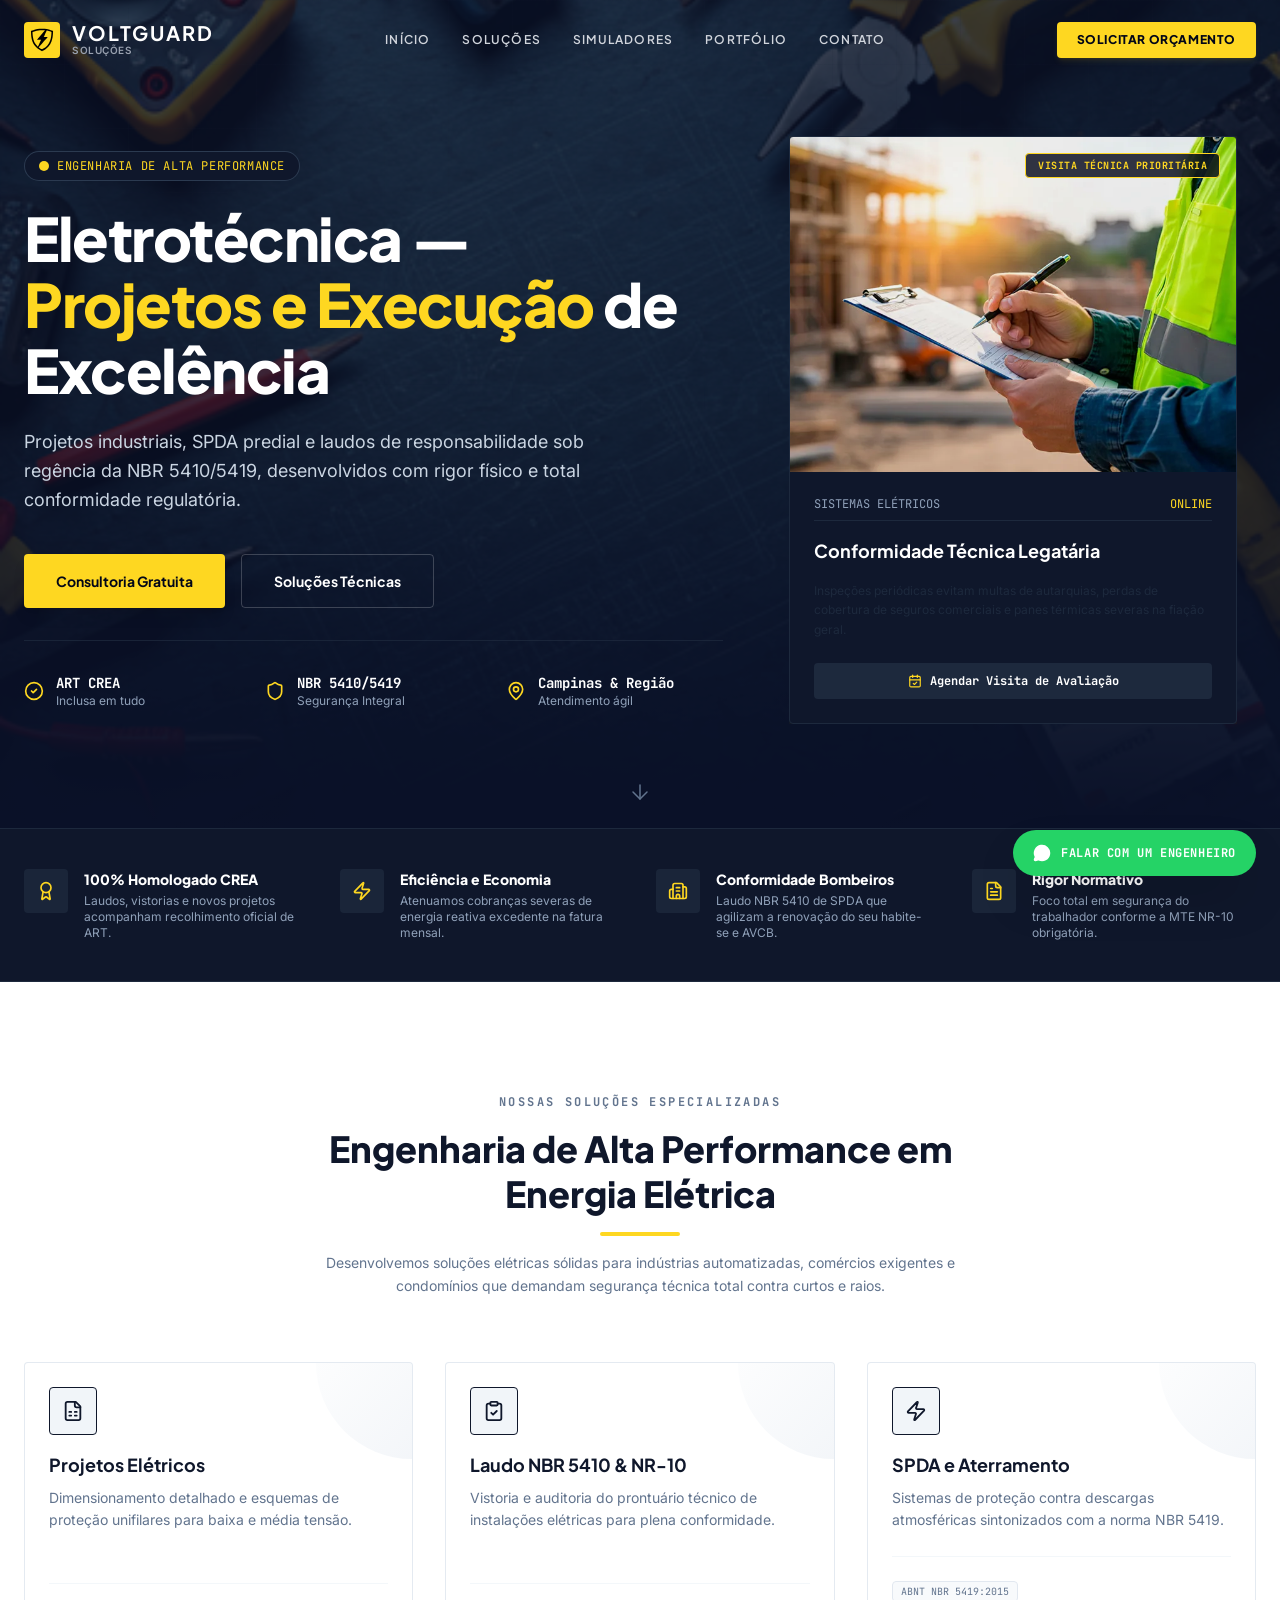
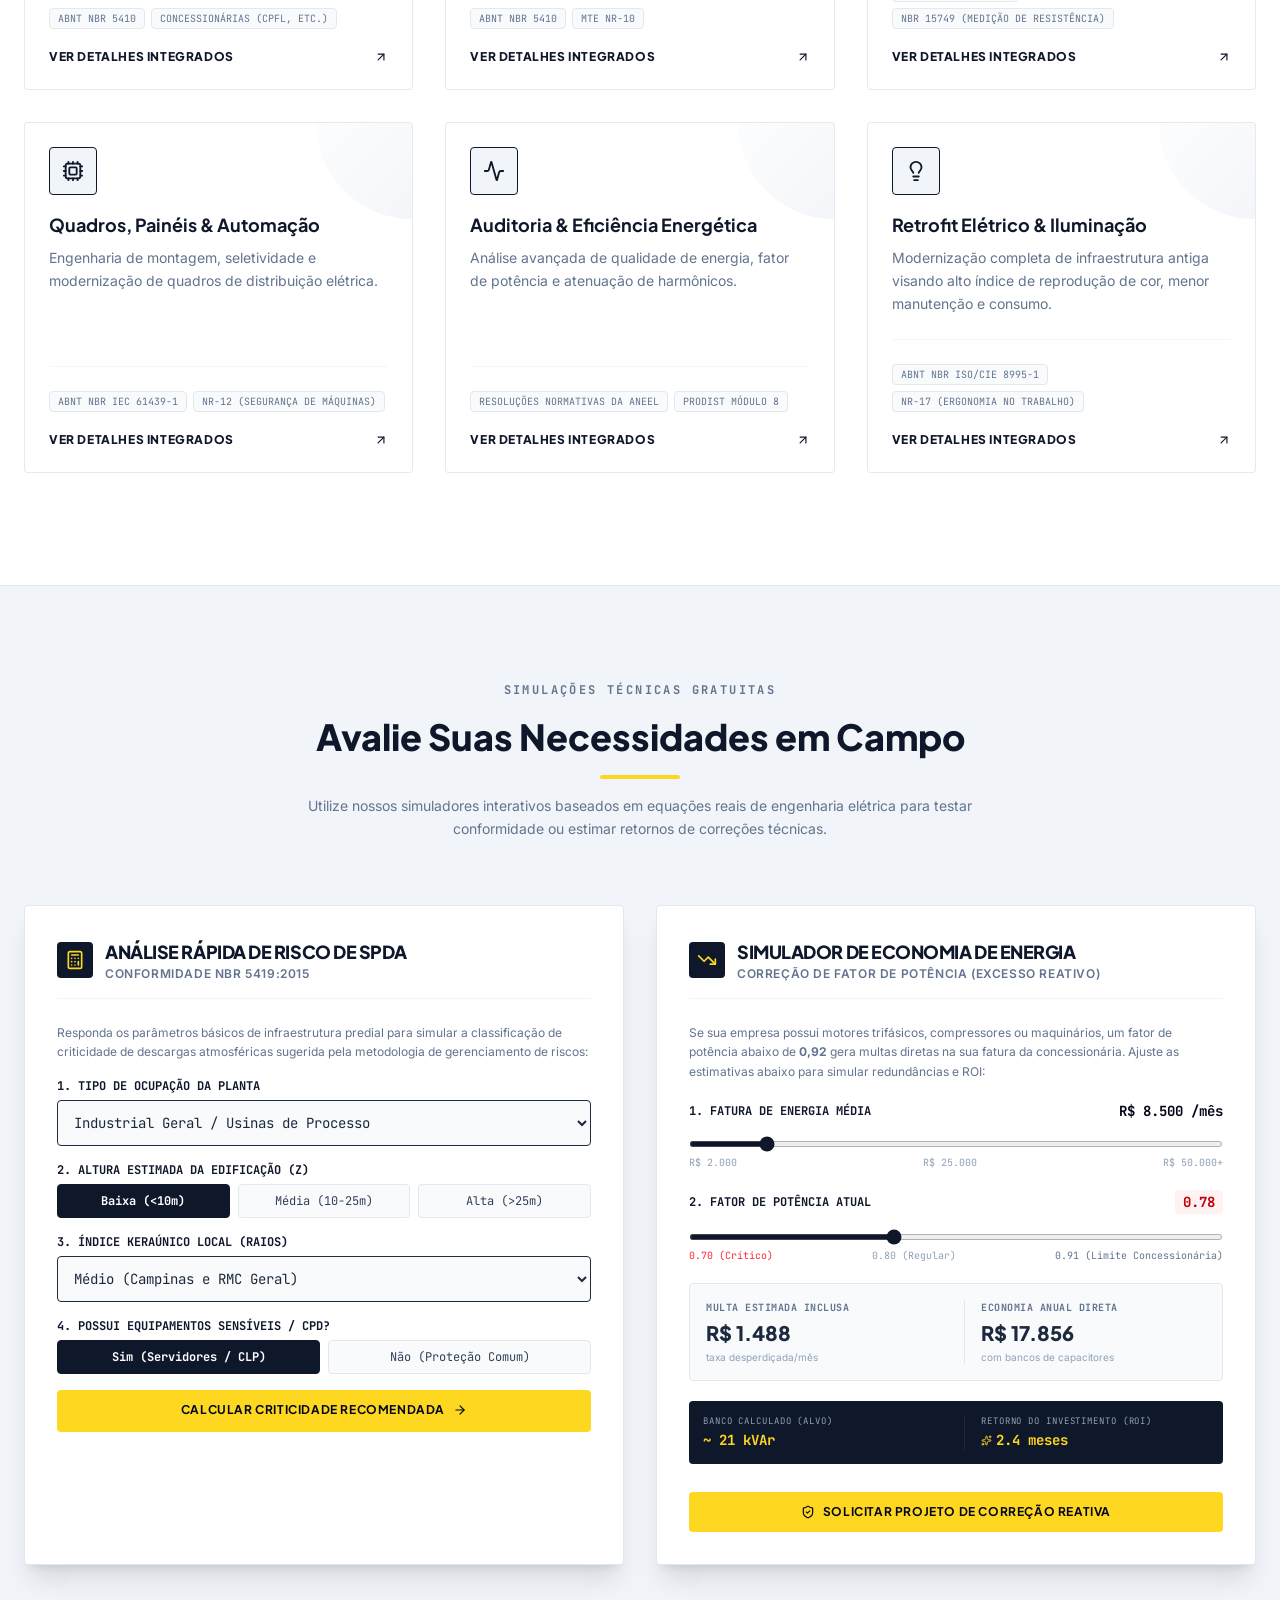
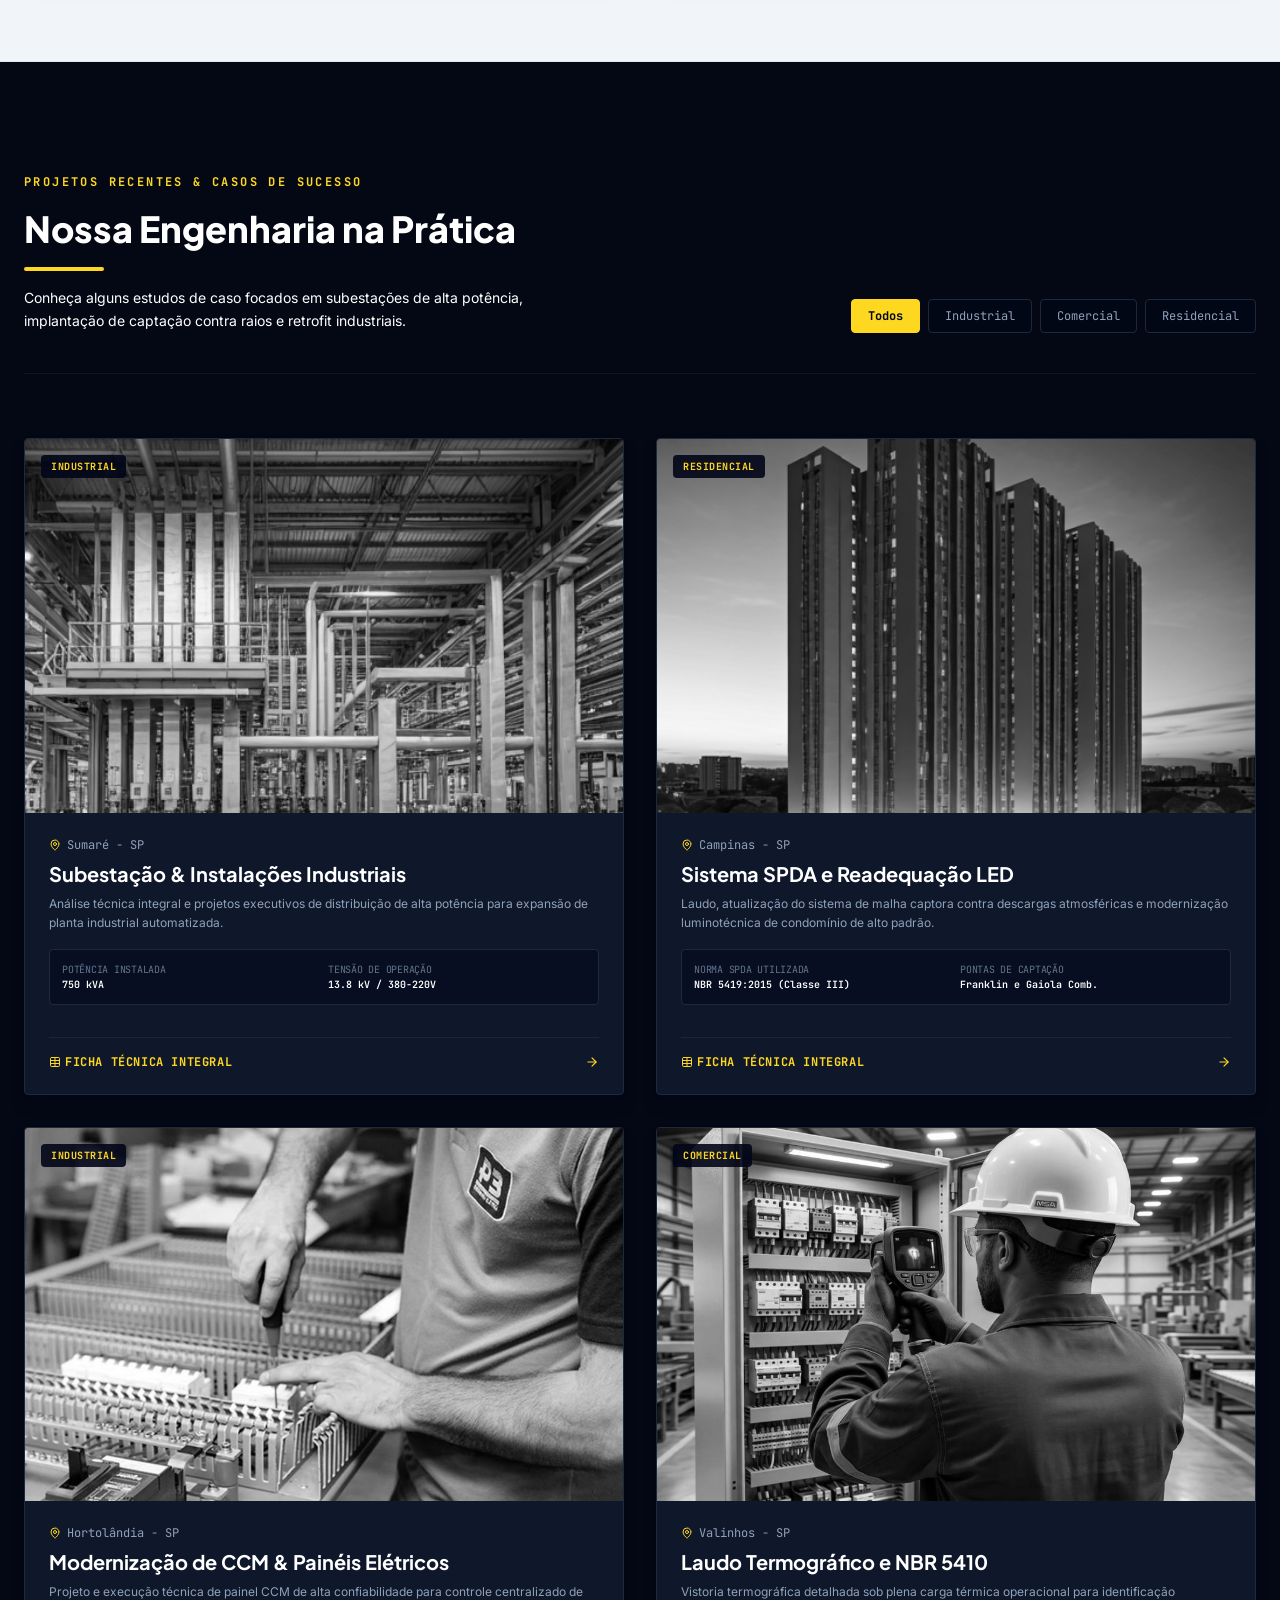
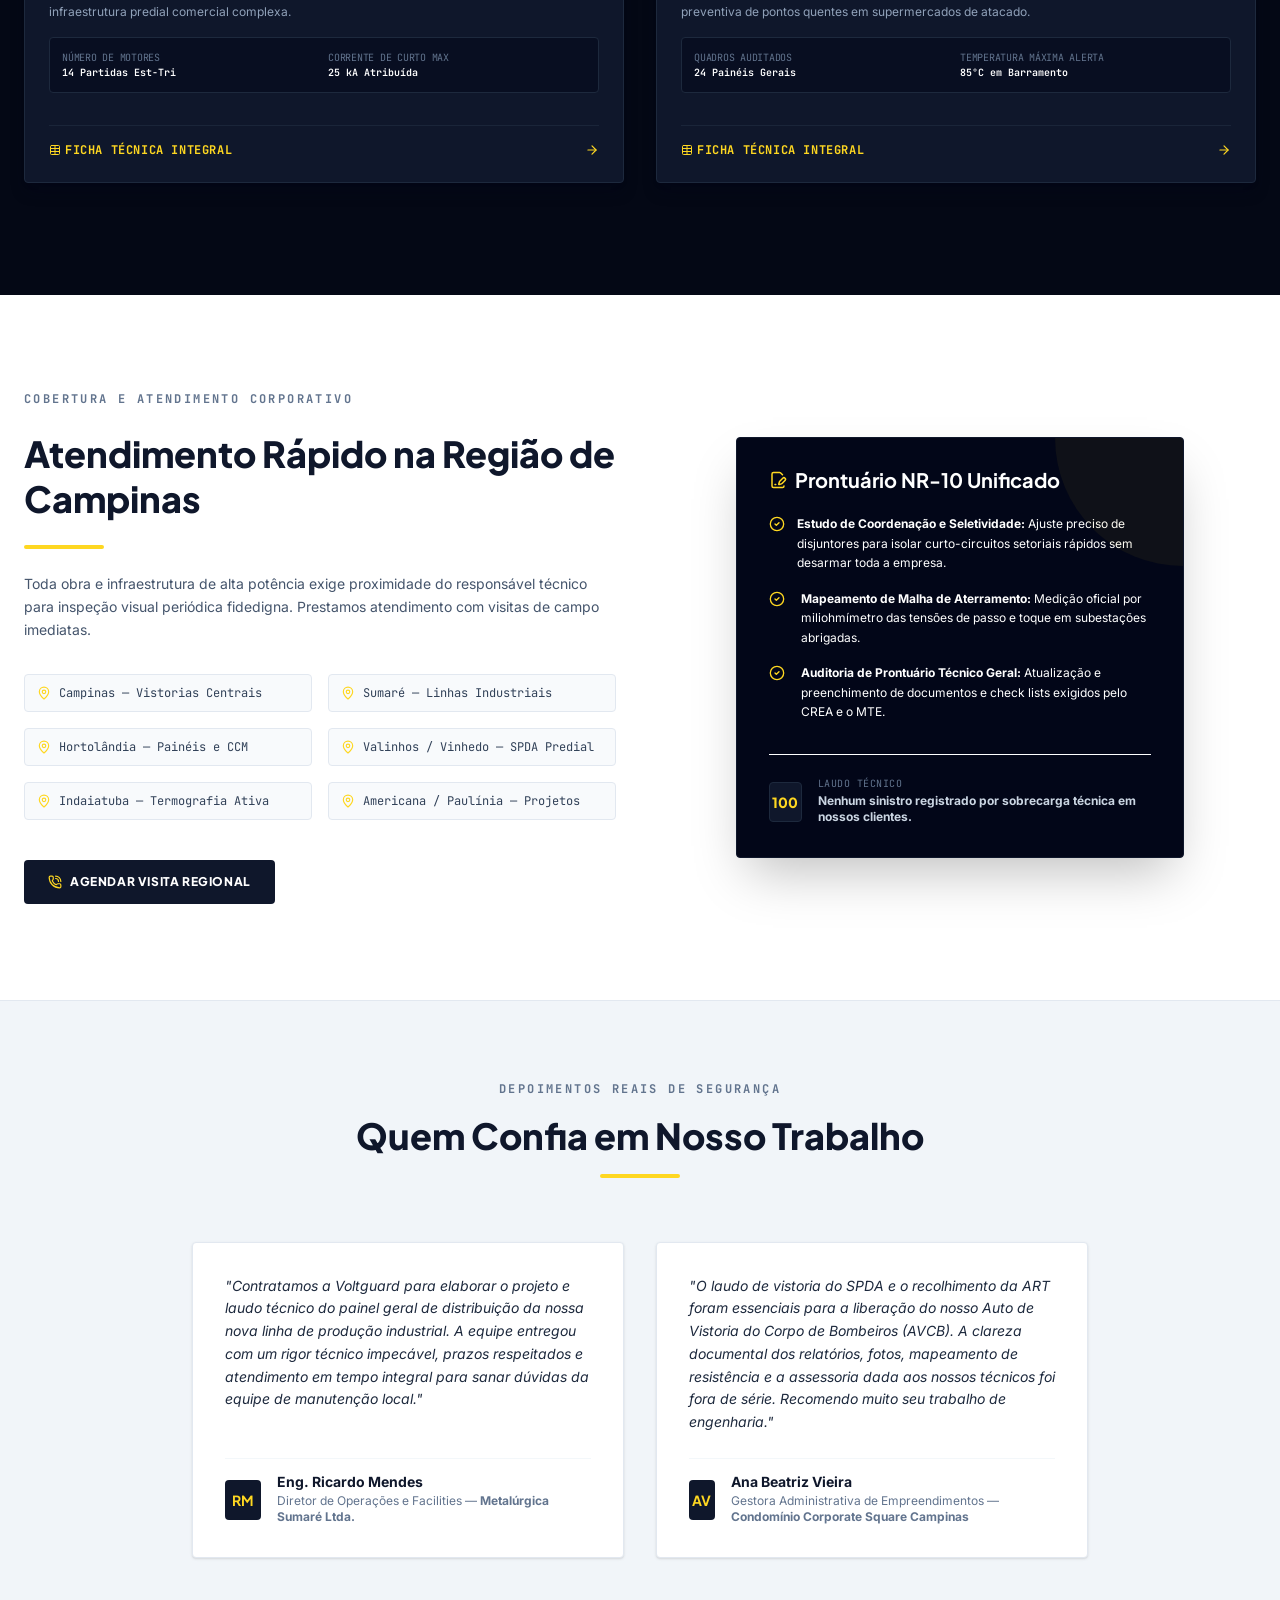
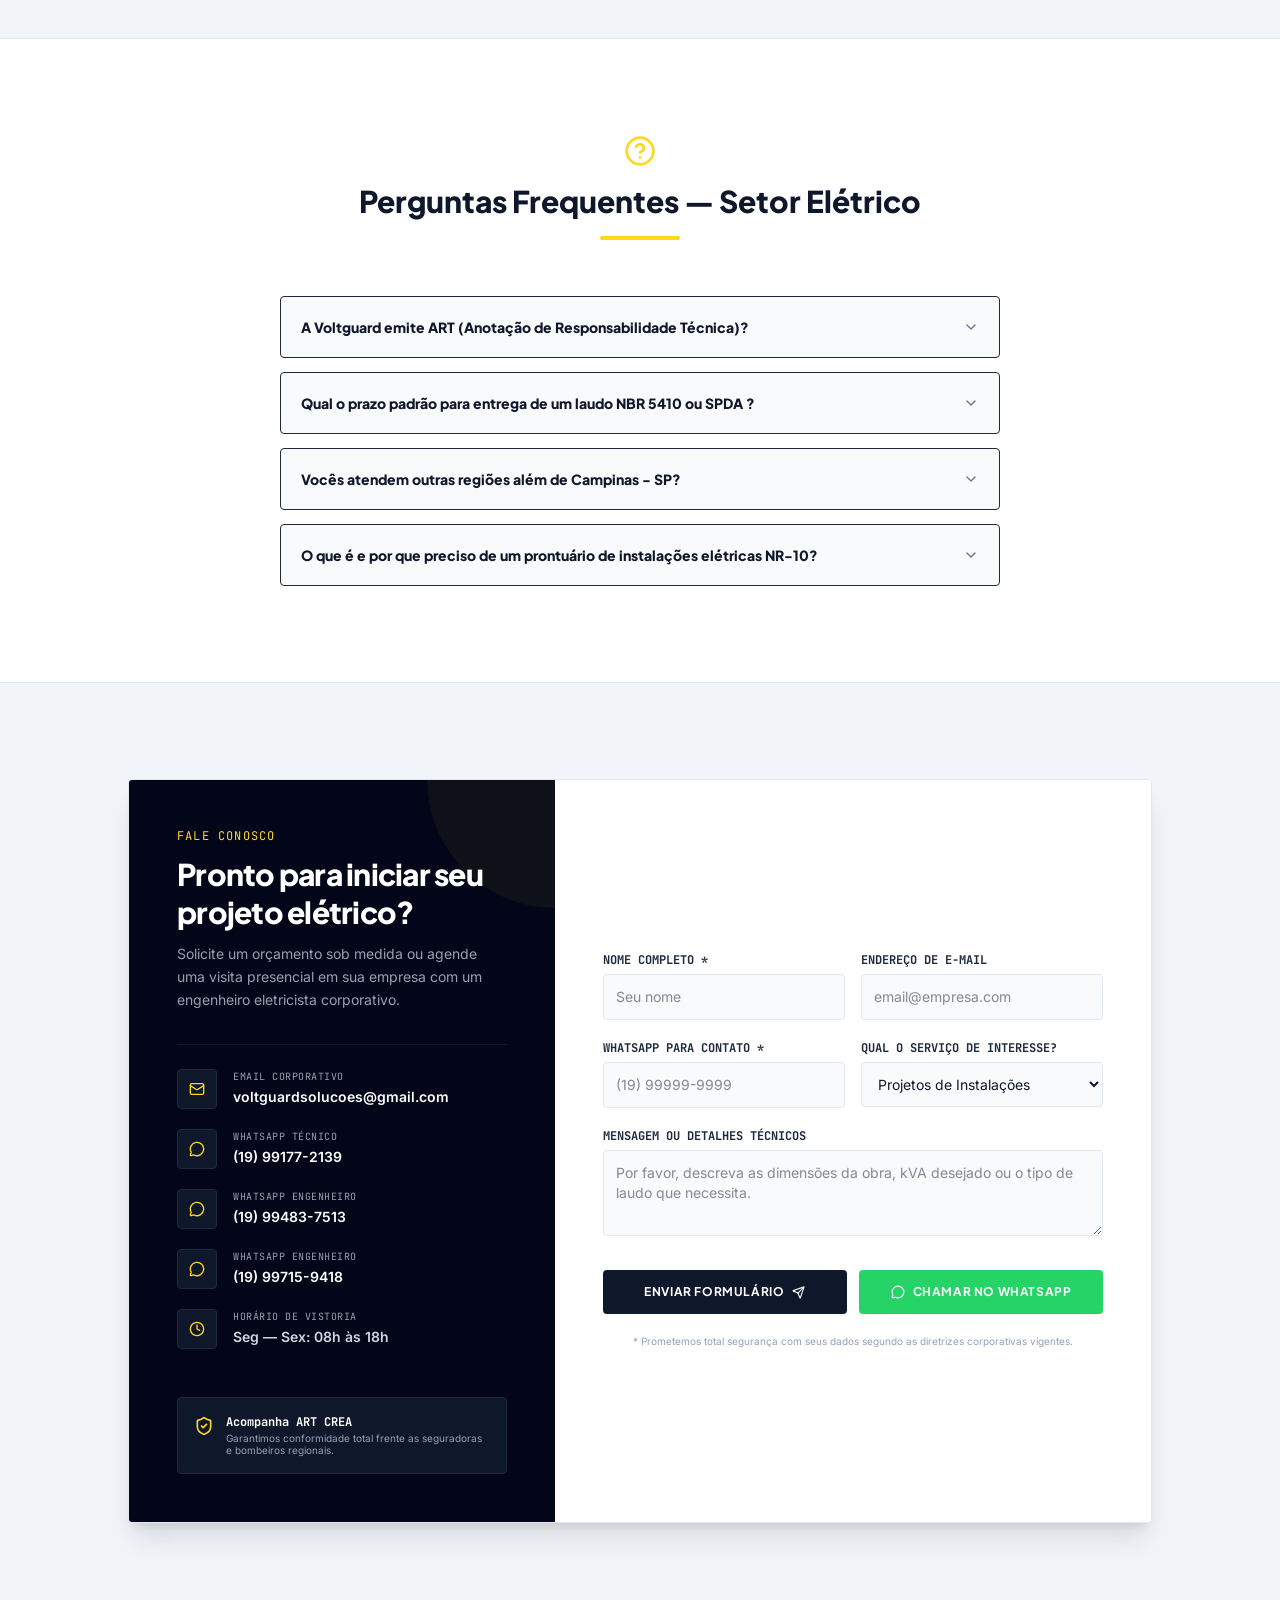
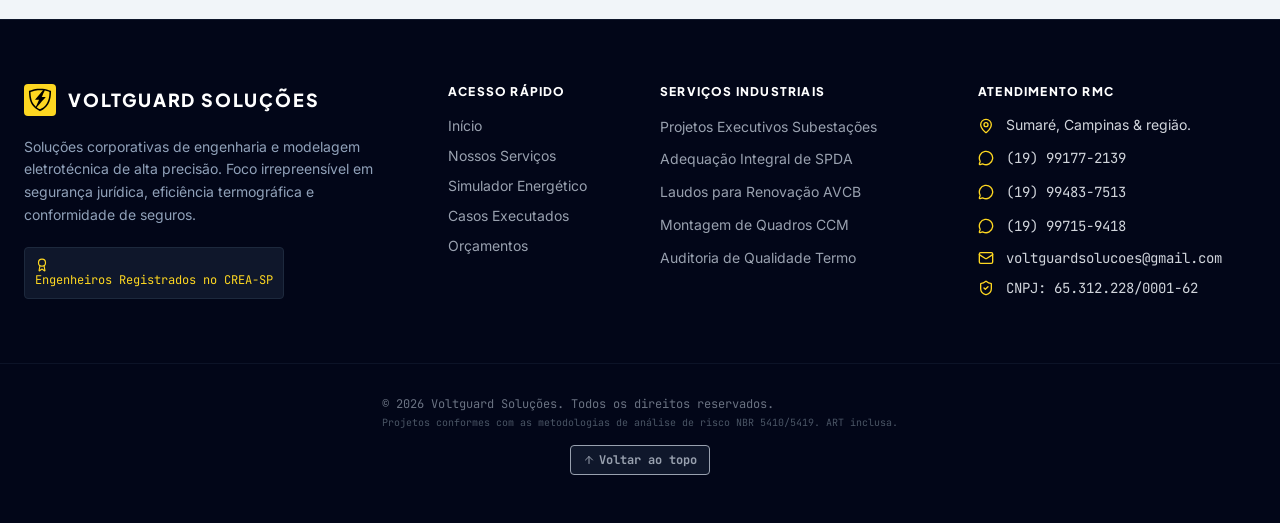
==== commit 31221b0a: "atualização cnpj" ====
--- a/docs/index.html
+++ b/docs/index.html
@@ -5,7 +5,7 @@
     <meta name="viewport" content="width=device-width, initial-scale=1.0" />
     <link rel="icon" type="image/svg+xml" href="./assets/logobg-DgTYI15x.svg">
     <title>VoltGuard Soluções</title>
-    <script type="module" crossorigin src="./assets/index-Dxdbi4Ya.js"></script>
+    <script type="module" crossorigin src="./assets/index-Ch2se7pn.js"></script>
     <link rel="stylesheet" crossorigin href="./assets/index-CW4hoglT.css">
   </head>
   <body>
--- a/docs/assets/index-CW4hoglT.css
+++ b/docs/assets/index-CW4hoglT.css
@@ -1 +1,2484 @@
-@import"https://fonts.googleapis.com/css2?family=Plus+Jakarta+Sans:wght@400;500;600;700;800&family=Inter:wght@300;400;500;600;700&family=JetBrains+Mono:wght@400;500;600&display=swap";/*! tailwindcss v4.3.0 | MIT License | https://tailwindcss.com */@layer properties{@supports (((-webkit-hyphens:none)) and (not (margin-trim:inline))) or ((-moz-orient:inline) and (not (color:rgb(from red r g b)))){*,:before,:after,::backdrop{--tw-translate-x:0;--tw-translate-y:0;--tw-translate-z:0;--tw-rotate-x:initial;--tw-rotate-y:initial;--tw-rotate-z:initial;--tw-skew-x:initial;--tw-skew-y:initial;--tw-space-y-reverse:0;--tw-divide-y-reverse:0;--tw-border-style:solid;--tw-gradient-position:initial;--tw-gradient-from:#0000;--tw-gradient-via:#0000;--tw-gradient-to:#0000;--tw-gradient-stops:initial;--tw-gradient-via-stops:initial;--tw-gradient-from-position:0%;--tw-gradient-via-position:50%;--tw-gradient-to-position:100%;--tw-leading:initial;--tw-font-weight:initial;--tw-tracking:initial;--tw-shadow:0 0 #0000;--tw-shadow-color:initial;--tw-shadow-alpha:100%;--tw-inset-shadow:0 0 #0000;--tw-inset-shadow-color:initial;--tw-inset-shadow-alpha:100%;--tw-ring-color:initial;--tw-ring-shadow:0 0 #0000;--tw-inset-ring-color:initial;--tw-inset-ring-shadow:0 0 #0000;--tw-ring-inset:initial;--tw-ring-offset-width:0px;--tw-ring-offset-color:#fff;--tw-ring-offset-shadow:0 0 #0000;--tw-blur:initial;--tw-brightness:initial;--tw-contrast:initial;--tw-grayscale:initial;--tw-hue-rotate:initial;--tw-invert:initial;--tw-opacity:initial;--tw-saturate:initial;--tw-sepia:initial;--tw-drop-shadow:initial;--tw-drop-shadow-color:initial;--tw-drop-shadow-alpha:100%;--tw-drop-shadow-size:initial;--tw-backdrop-blur:initial;--tw-backdrop-brightness:initial;--tw-backdrop-contrast:initial;--tw-backdrop-grayscale:initial;--tw-backdrop-hue-rotate:initial;--tw-backdrop-invert:initial;--tw-backdrop-opacity:initial;--tw-backdrop-saturate:initial;--tw-backdrop-sepia:initial;--tw-duration:initial;--tw-scale-x:1;--tw-scale-y:1;--tw-scale-z:1}}}@layer theme{:root,:host{--font-sans:"Inter", ui-sans-serif, system-ui, sans-serif;--font-mono:"JetBrains Mono", ui-monospace, monospace;--color-red-50:oklch(97.1% .013 17.38);--color-red-200:oklch(88.5% .062 18.334);--color-red-500:oklch(63.7% .237 25.331);--color-red-700:oklch(50.5% .213 27.518);--color-red-800:oklch(44.4% .177 26.899);--color-amber-50:oklch(98.7% .022 95.277);--color-amber-200:oklch(92.4% .12 95.746);--color-amber-400:oklch(82.8% .189 84.429);--color-amber-600:oklch(66.6% .179 58.318);--color-amber-700:oklch(55.5% .163 48.998);--color-amber-800:oklch(47.3% .137 46.201);--color-green-50:oklch(98.2% .018 155.826);--color-green-200:oklch(92.5% .084 155.995);--color-green-800:oklch(44.8% .119 151.328);--color-slate-50:oklch(98.4% .003 247.858);--color-slate-100:oklch(96.8% .007 247.896);--color-slate-200:oklch(92.9% .013 255.508);--color-slate-300:oklch(86.9% .022 252.894);--color-slate-400:oklch(70.4% .04 256.788);--color-slate-500:oklch(55.4% .046 257.417);--color-slate-600:oklch(44.6% .043 257.281);--color-slate-700:oklch(37.2% .044 257.287);--color-slate-800:oklch(27.9% .041 260.031);--color-slate-900:oklch(20.8% .042 265.755);--color-slate-950:oklch(12.9% .042 264.695);--color-gray-300:oklch(87.2% .01 258.338);--color-gray-400:oklch(70.7% .022 261.325);--color-gray-500:oklch(55.1% .027 264.364);--color-gray-600:oklch(44.6% .03 256.802);--color-white:#fff;--spacing:.25rem;--container-sm:24rem;--container-md:28rem;--container-lg:32rem;--container-xl:36rem;--container-2xl:42rem;--container-3xl:48rem;--container-4xl:56rem;--container-5xl:64rem;--text-xs:.75rem;--text-xs--line-height:calc(1 / .75);--text-sm:.875rem;--text-sm--line-height:calc(1.25 / .875);--text-lg:1.125rem;--text-lg--line-height:calc(1.75 / 1.125);--text-xl:1.25rem;--text-xl--line-height:calc(1.75 / 1.25);--text-2xl:1.5rem;--text-2xl--line-height:calc(2 / 1.5);--text-3xl:1.875rem;--text-3xl--line-height: 1.2 ;--text-4xl:2.25rem;--text-4xl--line-height:calc(2.5 / 2.25);--text-5xl:3rem;--text-5xl--line-height:1;--text-6xl:3.75rem;--text-6xl--line-height:1;--font-weight-medium:500;--font-weight-semibold:600;--font-weight-bold:700;--font-weight-extrabold:800;--font-weight-black:900;--tracking-tight:-.025em;--tracking-wider:.05em;--tracking-widest:.1em;--leading-tight:1.25;--leading-normal:1.5;--leading-relaxed:1.625;--radius-sm:.25rem;--radius-md:.375rem;--radius-lg:.5rem;--animate-spin:spin 1s linear infinite;--animate-pulse:pulse 2s cubic-bezier(.4, 0, .6, 1) infinite;--animate-bounce:bounce 1s infinite;--blur-sm:8px;--blur-md:12px;--blur-2xl:40px;--default-transition-duration:.15s;--default-transition-timing-function:cubic-bezier(.4, 0, .2, 1);--default-font-family:var(--font-sans);--default-mono-font-family:var(--font-mono);--font-heading:"Plus Jakarta Sans", sans-serif}}@layer base{*,:after,:before,::backdrop{box-sizing:border-box;border:0 solid;margin:0;padding:0}::file-selector-button{box-sizing:border-box;border:0 solid;margin:0;padding:0}html,:host{-webkit-text-size-adjust:100%;-moz-tab-size:4;tab-size:4;line-height:1.5;font-family:var(--default-font-family,ui-sans-serif, system-ui, sans-serif, "Apple Color Emoji", "Segoe UI Emoji", "Segoe UI Symbol", "Noto Color Emoji");font-feature-settings:var(--default-font-feature-settings,normal);font-variation-settings:var(--default-font-variation-settings,normal);-webkit-tap-highlight-color:transparent}hr{height:0;color:inherit;border-top-width:1px}abbr:where([title]){-webkit-text-decoration:underline dotted;text-decoration:underline dotted}h1,h2,h3,h4,h5,h6{font-size:inherit;font-weight:inherit}a{color:inherit;-webkit-text-decoration:inherit;text-decoration:inherit}b,strong{font-weight:bolder}code,kbd,samp,pre{font-family:var(--default-mono-font-family,ui-monospace, SFMono-Regular, Menlo, Monaco, Consolas, "Liberation Mono", "Courier New", monospace);font-feature-settings:var(--default-mono-font-feature-settings,normal);font-variation-settings:var(--default-mono-font-variation-settings,normal);font-size:1em}small{font-size:80%}sub,sup{vertical-align:baseline;font-size:75%;line-height:0;position:relative}sub{bottom:-.25em}sup{top:-.5em}table{text-indent:0;border-color:inherit;border-collapse:collapse}:-moz-focusring{outline:auto}progress{vertical-align:baseline}summary{display:list-item}ol,ul,menu{list-style:none}img,svg,video,canvas,audio,iframe,embed,object{vertical-align:middle;display:block}img,video{max-width:100%;height:auto}button,input,select,optgroup,textarea{font:inherit;font-feature-settings:inherit;font-variation-settings:inherit;letter-spacing:inherit;color:inherit;opacity:1;background-color:#0000;border-radius:0}::file-selector-button{font:inherit;font-feature-settings:inherit;font-variation-settings:inherit;letter-spacing:inherit;color:inherit;opacity:1;background-color:#0000;border-radius:0}:where(select:is([multiple],[size])) optgroup{font-weight:bolder}:where(select:is([multiple],[size])) optgroup option{padding-inline-start:20px}::file-selector-button{margin-inline-end:4px}::placeholder{opacity:1}@supports (not ((-webkit-appearance:-apple-pay-button))) or (contain-intrinsic-size:1px){::placeholder{color:currentColor}@supports (color:color-mix(in lab,red,red)){::placeholder{color:color-mix(in oklab,currentcolor 50%,transparent)}}}textarea{resize:vertical}::-webkit-search-decoration{-webkit-appearance:none}::-webkit-date-and-time-value{min-height:1lh;text-align:inherit}::-webkit-datetime-edit{display:inline-flex}::-webkit-datetime-edit-fields-wrapper{padding:0}::-webkit-datetime-edit{padding-block:0}::-webkit-datetime-edit-year-field{padding-block:0}::-webkit-datetime-edit-month-field{padding-block:0}::-webkit-datetime-edit-day-field{padding-block:0}::-webkit-datetime-edit-hour-field{padding-block:0}::-webkit-datetime-edit-minute-field{padding-block:0}::-webkit-datetime-edit-second-field{padding-block:0}::-webkit-datetime-edit-millisecond-field{padding-block:0}::-webkit-datetime-edit-meridiem-field{padding-block:0}::-webkit-calendar-picker-indicator{line-height:1}:-moz-ui-invalid{box-shadow:none}button,input:where([type=button],[type=reset],[type=submit]){-webkit-appearance:button;-moz-appearance:button;appearance:button}::file-selector-button{-webkit-appearance:button;-moz-appearance:button;appearance:button}::-webkit-inner-spin-button{height:auto}::-webkit-outer-spin-button{height:auto}[hidden]:where(:not([hidden=until-found])){display:none!important}}@layer components;@layer utilities{.pointer-events-none{pointer-events:none}.visible{visibility:visible}.absolute{position:absolute}.fixed{position:fixed}.relative{position:relative}.static{position:static}.-inset-1\.5{inset:calc(var(--spacing) * -1.5)}.inset-0{inset:calc(var(--spacing) * 0)}.top-0{top:calc(var(--spacing) * 0)}.top-4{top:calc(var(--spacing) * 4)}.right-0{right:calc(var(--spacing) * 0)}.right-4{right:calc(var(--spacing) * 4)}.right-6{right:calc(var(--spacing) * 6)}.bottom-4{bottom:calc(var(--spacing) * 4)}.bottom-6{bottom:calc(var(--spacing) * 6)}.left-0{left:calc(var(--spacing) * 0)}.left-1\/2{left:50%}.left-4{left:calc(var(--spacing) * 4)}.left-6{left:calc(var(--spacing) * 6)}.z-0{z-index:0}.z-10{z-index:10}.z-40{z-index:40}.z-50{z-index:50}.col-span-2{grid-column:span 2/span 2}.container{width:100%}@media(min-width:40rem){.container{max-width:40rem}}@media(min-width:48rem){.container{max-width:48rem}}@media(min-width:64rem){.container{max-width:64rem}}@media(min-width:80rem){.container{max-width:80rem}}@media(min-width:96rem){.container{max-width:96rem}}.mx-auto{margin-inline:auto}.mt-0\.5{margin-top:calc(var(--spacing) * .5)}.mt-1{margin-top:calc(var(--spacing) * 1)}.mt-2{margin-top:calc(var(--spacing) * 2)}.mt-4{margin-top:calc(var(--spacing) * 4)}.mt-6{margin-top:calc(var(--spacing) * 6)}.mt-8{margin-top:calc(var(--spacing) * 8)}.mt-12{margin-top:calc(var(--spacing) * 12)}.mr-3{margin-right:calc(var(--spacing) * 3)}.mb-6{margin-bottom:calc(var(--spacing) * 6)}.mb-14{margin-bottom:calc(var(--spacing) * 14)}.mb-16{margin-bottom:calc(var(--spacing) * 16)}.-ml-1{margin-left:calc(var(--spacing) * -1)}.line-clamp-2{-webkit-line-clamp:2;-webkit-box-orient:vertical;display:-webkit-box;overflow:hidden}.line-clamp-3{-webkit-line-clamp:3;-webkit-box-orient:vertical;display:-webkit-box;overflow:hidden}.block{display:block}.flex{display:flex}.grid{display:grid}.hidden{display:none}.inline-block{display:inline-block}.inline-flex{display:inline-flex}.table{display:table}.aspect-\[4\/3\]{aspect-ratio:4/3}.aspect-\[16\/10\]{aspect-ratio:16/10}.h-1{height:calc(var(--spacing) * 1)}.h-1\.5{height:calc(var(--spacing) * 1.5)}.h-2\.5{height:calc(var(--spacing) * 2.5)}.h-4{height:calc(var(--spacing) * 4)}.h-6{height:calc(var(--spacing) * 6)}.h-7{height:calc(var(--spacing) * 7)}.h-10{height:calc(var(--spacing) * 10)}.h-12{height:calc(var(--spacing) * 12)}.h-16{height:calc(var(--spacing) * 16)}.h-20{height:calc(var(--spacing) * 20)}.h-24{height:calc(var(--spacing) * 24)}.h-32{height:calc(var(--spacing) * 32)}.h-44{height:calc(var(--spacing) * 44)}.h-48{height:calc(var(--spacing) * 48)}.h-full{height:100%}.max-h-\[85vh\]{max-height:85vh}.max-h-\[90vh\]{max-height:90vh}.max-h-\[92vh\]{max-height:92vh}.min-h-\[92vh\]{min-height:92vh}.min-h-screen{min-height:100vh}.w-2\.5{width:calc(var(--spacing) * 2.5)}.w-4{width:calc(var(--spacing) * 4)}.w-6{width:calc(var(--spacing) * 6)}.w-7{width:calc(var(--spacing) * 7)}.w-10{width:calc(var(--spacing) * 10)}.w-12{width:calc(var(--spacing) * 12)}.w-16{width:calc(var(--spacing) * 16)}.w-20{width:calc(var(--spacing) * 20)}.w-24{width:calc(var(--spacing) * 24)}.w-32{width:calc(var(--spacing) * 32)}.w-full{width:100%}.max-w-2xl{max-width:var(--container-2xl)}.max-w-3xl{max-width:var(--container-3xl)}.max-w-4xl{max-width:var(--container-4xl)}.max-w-5xl{max-width:var(--container-5xl)}.max-w-\[1280px\]{max-width:1280px}.max-w-lg{max-width:var(--container-lg)}.max-w-md{max-width:var(--container-md)}.max-w-sm{max-width:var(--container-sm)}.max-w-xl{max-width:var(--container-xl)}.shrink-0{flex-shrink:0}.flex-grow{flex-grow:1}.-translate-x-1\/2{--tw-translate-x: -50% ;translate:var(--tw-translate-x) var(--tw-translate-y)}.transform{transform:var(--tw-rotate-x,) var(--tw-rotate-y,) var(--tw-rotate-z,) var(--tw-skew-x,) var(--tw-skew-y,)}.animate-bounce{animation:var(--animate-bounce)}.animate-pulse{animation:var(--animate-pulse)}.animate-spin{animation:var(--animate-spin)}.cursor-pointer{cursor:pointer}.resize{resize:both}.grid-cols-1{grid-template-columns:repeat(1,minmax(0,1fr))}.grid-cols-2{grid-template-columns:repeat(2,minmax(0,1fr))}.grid-cols-3{grid-template-columns:repeat(3,minmax(0,1fr))}.flex-col{flex-direction:column}.flex-wrap{flex-wrap:wrap}.items-center{align-items:center}.items-start{align-items:flex-start}.justify-between{justify-content:space-between}.justify-center{justify-content:center}.justify-end{justify-content:flex-end}.gap-1{gap:calc(var(--spacing) * 1)}.gap-1\.5{gap:calc(var(--spacing) * 1.5)}.gap-2{gap:calc(var(--spacing) * 2)}.gap-2\.5{gap:calc(var(--spacing) * 2.5)}.gap-3{gap:calc(var(--spacing) * 3)}.gap-4{gap:calc(var(--spacing) * 4)}.gap-5{gap:calc(var(--spacing) * 5)}.gap-6{gap:calc(var(--spacing) * 6)}.gap-8{gap:calc(var(--spacing) * 8)}.gap-10{gap:calc(var(--spacing) * 10)}.gap-12{gap:calc(var(--spacing) * 12)}:where(.space-y-0\.5>:not(:last-child)){--tw-space-y-reverse:0;margin-block-start:calc(calc(var(--spacing) * .5) * var(--tw-space-y-reverse));margin-block-end:calc(calc(var(--spacing) * .5) * calc(1 - var(--tw-space-y-reverse)))}:where(.space-y-1>:not(:last-child)){--tw-space-y-reverse:0;margin-block-start:calc(calc(var(--spacing) * 1) * var(--tw-space-y-reverse));margin-block-end:calc(calc(var(--spacing) * 1) * calc(1 - var(--tw-space-y-reverse)))}:where(.space-y-1\.5>:not(:last-child)){--tw-space-y-reverse:0;margin-block-start:calc(calc(var(--spacing) * 1.5) * var(--tw-space-y-reverse));margin-block-end:calc(calc(var(--spacing) * 1.5) * calc(1 - var(--tw-space-y-reverse)))}:where(.space-y-2>:not(:last-child)){--tw-space-y-reverse:0;margin-block-start:calc(calc(var(--spacing) * 2) * var(--tw-space-y-reverse));margin-block-end:calc(calc(var(--spacing) * 2) * calc(1 - var(--tw-space-y-reverse)))}:where(.space-y-2\.5>:not(:last-child)){--tw-space-y-reverse:0;margin-block-start:calc(calc(var(--spacing) * 2.5) * var(--tw-space-y-reverse));margin-block-end:calc(calc(var(--spacing) * 2.5) * calc(1 - var(--tw-space-y-reverse)))}:where(.space-y-3>:not(:last-child)){--tw-space-y-reverse:0;margin-block-start:calc(calc(var(--spacing) * 3) * var(--tw-space-y-reverse));margin-block-end:calc(calc(var(--spacing) * 3) * calc(1 - var(--tw-space-y-reverse)))}:where(.space-y-3\.5>:not(:last-child)){--tw-space-y-reverse:0;margin-block-start:calc(calc(var(--spacing) * 3.5) * var(--tw-space-y-reverse));margin-block-end:calc(calc(var(--spacing) * 3.5) * calc(1 - var(--tw-space-y-reverse)))}:where(.space-y-4>:not(:last-child)){--tw-space-y-reverse:0;margin-block-start:calc(calc(var(--spacing) * 4) * var(--tw-space-y-reverse));margin-block-end:calc(calc(var(--spacing) * 4) * calc(1 - var(--tw-space-y-reverse)))}:where(.space-y-5>:not(:last-child)){--tw-space-y-reverse:0;margin-block-start:calc(calc(var(--spacing) * 5) * var(--tw-space-y-reverse));margin-block-end:calc(calc(var(--spacing) * 5) * calc(1 - var(--tw-space-y-reverse)))}:where(.space-y-6>:not(:last-child)){--tw-space-y-reverse:0;margin-block-start:calc(calc(var(--spacing) * 6) * var(--tw-space-y-reverse));margin-block-end:calc(calc(var(--spacing) * 6) * calc(1 - var(--tw-space-y-reverse)))}:where(.space-y-8>:not(:last-child)){--tw-space-y-reverse:0;margin-block-start:calc(calc(var(--spacing) * 8) * var(--tw-space-y-reverse));margin-block-end:calc(calc(var(--spacing) * 8) * calc(1 - var(--tw-space-y-reverse)))}:where(.divide-y>:not(:last-child)){--tw-divide-y-reverse:0;border-bottom-style:var(--tw-border-style);border-top-style:var(--tw-border-style);border-top-width:calc(1px * var(--tw-divide-y-reverse));border-bottom-width:calc(1px * calc(1 - var(--tw-divide-y-reverse)))}:where(.divide-slate-200>:not(:last-child)){border-color:var(--color-slate-200)}.truncate{text-overflow:ellipsis;white-space:nowrap;overflow:hidden}.overflow-hidden{overflow:hidden}.overflow-y-auto{overflow-y:auto}.rounded-full{border-radius:3.40282e38px}.rounded-lg{border-radius:var(--radius-lg)}.rounded-md{border-radius:var(--radius-md)}.rounded-sm{border-radius:var(--radius-sm)}.rounded-bl-full{border-bottom-left-radius:3.40282e38px}.border{border-style:var(--tw-border-style);border-width:1px}.border-y{border-block-style:var(--tw-border-style);border-block-width:1px}.border-t{border-top-style:var(--tw-border-style);border-top-width:1px}.border-b{border-bottom-style:var(--tw-border-style);border-bottom-width:1px}.border-l{border-left-style:var(--tw-border-style);border-left-width:1px}.border-l-4{border-left-style:var(--tw-border-style);border-left-width:4px}.border-\[\#fed721\]{border-color:#fed721}.border-amber-200{border-color:var(--color-amber-200)}.border-green-200{border-color:var(--color-green-200)}.border-red-200{border-color:var(--color-red-200)}.border-slate-100{border-color:var(--color-slate-100)}.border-slate-100\/80{border-color:#f1f5f9cc}@supports (color:color-mix(in lab,red,red)){.border-slate-100\/80{border-color:color-mix(in oklab,var(--color-slate-100) 80%,transparent)}}.border-slate-200{border-color:var(--color-slate-200)}.border-slate-200\/60{border-color:#e2e8f099}@supports (color:color-mix(in lab,red,red)){.border-slate-200\/60{border-color:color-mix(in oklab,var(--color-slate-200) 60%,transparent)}}.border-slate-200\/90{border-color:#e2e8f0e6}@supports (color:color-mix(in lab,red,red)){.border-slate-200\/90{border-color:color-mix(in oklab,var(--color-slate-200) 90%,transparent)}}.border-slate-300{border-color:var(--color-slate-300)}.border-slate-700{border-color:var(--color-slate-700)}.border-slate-700\/85{border-color:#314158d9}@supports (color:color-mix(in lab,red,red)){.border-slate-700\/85{border-color:color-mix(in oklab,var(--color-slate-700) 85%,transparent)}}.border-slate-800{border-color:var(--color-slate-800)}.border-slate-800\/80{border-color:#1d293dcc}@supports (color:color-mix(in lab,red,red)){.border-slate-800\/80{border-color:color-mix(in oklab,var(--color-slate-800) 80%,transparent)}}.border-slate-900{border-color:var(--color-slate-900)}.border-slate-900\/80{border-color:#0f172bcc}@supports (color:color-mix(in lab,red,red)){.border-slate-900\/80{border-color:color-mix(in oklab,var(--color-slate-900) 80%,transparent)}}.border-white\/20{border-color:#fff3}@supports (color:color-mix(in lab,red,red)){.border-white\/20{border-color:color-mix(in oklab,var(--color-white) 20%,transparent)}}.bg-\[\#0A1128\]{background-color:#0a1128}.bg-\[\#25D366\]{background-color:#25d366}.bg-\[\#040815\]{background-color:#040815}.bg-\[\#fed721\]{background-color:#fed721}.bg-\[\#fed721\]\/5{background-color:#fed7210d}.bg-\[\#fed721\]\/15{background-color:#fed72126}.bg-\[\#ffffff\]{background-color:#fff}.bg-amber-50{background-color:var(--color-amber-50)}.bg-green-50{background-color:var(--color-green-50)}.bg-red-50{background-color:var(--color-red-50)}.bg-slate-50{background-color:var(--color-slate-50)}.bg-slate-100{background-color:var(--color-slate-100)}.bg-slate-800{background-color:var(--color-slate-800)}.bg-slate-800\/80{background-color:#1d293dcc}@supports (color:color-mix(in lab,red,red)){.bg-slate-800\/80{background-color:color-mix(in oklab,var(--color-slate-800) 80%,transparent)}}.bg-slate-900{background-color:var(--color-slate-900)}.bg-slate-900\/95{background-color:#0f172bf2}@supports (color:color-mix(in lab,red,red)){.bg-slate-900\/95{background-color:color-mix(in oklab,var(--color-slate-900) 95%,transparent)}}.bg-slate-950{background-color:var(--color-slate-950)}.bg-slate-950\/40{background-color:#02061866}@supports (color:color-mix(in lab,red,red)){.bg-slate-950\/40{background-color:color-mix(in oklab,var(--color-slate-950) 40%,transparent)}}.bg-slate-950\/50{background-color:#02061880}@supports (color:color-mix(in lab,red,red)){.bg-slate-950\/50{background-color:color-mix(in oklab,var(--color-slate-950) 50%,transparent)}}.bg-slate-950\/60{background-color:#02061899}@supports (color:color-mix(in lab,red,red)){.bg-slate-950\/60{background-color:color-mix(in oklab,var(--color-slate-950) 60%,transparent)}}.bg-slate-950\/80{background-color:#020618cc}@supports (color:color-mix(in lab,red,red)){.bg-slate-950\/80{background-color:color-mix(in oklab,var(--color-slate-950) 80%,transparent)}}.bg-slate-950\/90{background-color:#020618e6}@supports (color:color-mix(in lab,red,red)){.bg-slate-950\/90{background-color:color-mix(in oklab,var(--color-slate-950) 90%,transparent)}}.bg-white{background-color:var(--color-white)}.bg-gradient-to-br{--tw-gradient-position:to bottom right in oklab;background-image:linear-gradient(var(--tw-gradient-stops))}.bg-gradient-to-t{--tw-gradient-position:to top in oklab;background-image:linear-gradient(var(--tw-gradient-stops))}.bg-\[linear-gradient\(to_right\,\#1e293b12_1px\,transparent_1px\)\,linear-gradient\(to_bottom\,\#1e293b12_1px\,transparent_1px\)\]{background-image:linear-gradient(90deg,#1e293b12 1px,#0000 1px),linear-gradient(#1e293b12 1px,#0000 1px)}.from-\[\#0A1128\]{--tw-gradient-from:#0a1128;--tw-gradient-stops:var(--tw-gradient-via-stops,var(--tw-gradient-position), var(--tw-gradient-from) var(--tw-gradient-from-position), var(--tw-gradient-to) var(--tw-gradient-to-position))}.from-slate-50{--tw-gradient-from:var(--color-slate-50);--tw-gradient-stops:var(--tw-gradient-via-stops,var(--tw-gradient-position), var(--tw-gradient-from) var(--tw-gradient-from-position), var(--tw-gradient-to) var(--tw-gradient-to-position))}.from-slate-950{--tw-gradient-from:var(--color-slate-950);--tw-gradient-stops:var(--tw-gradient-via-stops,var(--tw-gradient-position), var(--tw-gradient-from) var(--tw-gradient-from-position), var(--tw-gradient-to) var(--tw-gradient-to-position))}.via-slate-950\/20{--tw-gradient-via:#02061833}@supports (color:color-mix(in lab,red,red)){.via-slate-950\/20{--tw-gradient-via:color-mix(in oklab, var(--color-slate-950) 20%, transparent)}}.via-slate-950\/20{--tw-gradient-via-stops:var(--tw-gradient-position), var(--tw-gradient-from) var(--tw-gradient-from-position), var(--tw-gradient-via) var(--tw-gradient-via-position), var(--tw-gradient-to) var(--tw-gradient-to-position);--tw-gradient-stops:var(--tw-gradient-via-stops)}.via-transparent{--tw-gradient-via:transparent;--tw-gradient-via-stops:var(--tw-gradient-position), var(--tw-gradient-from) var(--tw-gradient-from-position), var(--tw-gradient-via) var(--tw-gradient-via-position), var(--tw-gradient-to) var(--tw-gradient-to-position);--tw-gradient-stops:var(--tw-gradient-via-stops)}.to-slate-200{--tw-gradient-to:var(--color-slate-200);--tw-gradient-stops:var(--tw-gradient-via-stops,var(--tw-gradient-position), var(--tw-gradient-from) var(--tw-gradient-from-position), var(--tw-gradient-to) var(--tw-gradient-to-position))}.to-transparent{--tw-gradient-to:transparent;--tw-gradient-stops:var(--tw-gradient-via-stops,var(--tw-gradient-position), var(--tw-gradient-from) var(--tw-gradient-from-position), var(--tw-gradient-to) var(--tw-gradient-to-position))}.\[mask-image\:radial-gradient\(ellipse_60\%_50\%_at_50\%_0\%\,\#000_70\%\,transparent_100\%\)\]{-webkit-mask-image:radial-gradient(60% 50% at 50% 0,#000 70%,#0000 100%);mask-image:radial-gradient(60% 50% at 50% 0,#000 70%,#0000)}.bg-\[size\:4rem_4rem\]{background-size:4rem 4rem}.fill-current{fill:currentColor}.stroke-\[1\.5\]{stroke-width:1.5px}.stroke-\[3\]{stroke-width:3px}.object-cover{object-fit:cover}.p-1{padding:calc(var(--spacing) * 1)}.p-1\.5{padding:calc(var(--spacing) * 1.5)}.p-2{padding:calc(var(--spacing) * 2)}.p-2\.5{padding:calc(var(--spacing) * 2.5)}.p-3{padding:calc(var(--spacing) * 3)}.p-3\.5{padding:calc(var(--spacing) * 3.5)}.p-4{padding:calc(var(--spacing) * 4)}.p-5{padding:calc(var(--spacing) * 5)}.p-6{padding:calc(var(--spacing) * 6)}.p-8{padding:calc(var(--spacing) * 8)}.px-2{padding-inline:calc(var(--spacing) * 2)}.px-2\.5{padding-inline:calc(var(--spacing) * 2.5)}.px-3{padding-inline:calc(var(--spacing) * 3)}.px-3\.5{padding-inline:calc(var(--spacing) * 3.5)}.px-4{padding-inline:calc(var(--spacing) * 4)}.px-5{padding-inline:calc(var(--spacing) * 5)}.px-6{padding-inline:calc(var(--spacing) * 6)}.px-8{padding-inline:calc(var(--spacing) * 8)}.py-0\.5{padding-block:calc(var(--spacing) * .5)}.py-1{padding-block:calc(var(--spacing) * 1)}.py-1\.5{padding-block:calc(var(--spacing) * 1.5)}.py-2{padding-block:calc(var(--spacing) * 2)}.py-2\.5{padding-block:calc(var(--spacing) * 2.5)}.py-3{padding-block:calc(var(--spacing) * 3)}.py-3\.5{padding-block:calc(var(--spacing) * 3.5)}.py-4{padding-block:calc(var(--spacing) * 4)}.py-8{padding-block:calc(var(--spacing) * 8)}.py-10{padding-block:calc(var(--spacing) * 10)}.py-20{padding-block:calc(var(--spacing) * 20)}.pt-0\.5{padding-top:calc(var(--spacing) * .5)}.pt-1{padding-top:calc(var(--spacing) * 1)}.pt-1\.5{padding-top:calc(var(--spacing) * 1.5)}.pt-2{padding-top:calc(var(--spacing) * 2)}.pt-3{padding-top:calc(var(--spacing) * 3)}.pt-4{padding-top:calc(var(--spacing) * 4)}.pt-6{padding-top:calc(var(--spacing) * 6)}.pt-8{padding-top:calc(var(--spacing) * 8)}.pt-16{padding-top:calc(var(--spacing) * 16)}.pt-24{padding-top:calc(var(--spacing) * 24)}.pr-2{padding-right:calc(var(--spacing) * 2)}.pr-4{padding-right:calc(var(--spacing) * 4)}.pr-6{padding-right:calc(var(--spacing) * 6)}.pb-1\.5{padding-bottom:calc(var(--spacing) * 1.5)}.pb-2{padding-bottom:calc(var(--spacing) * 2)}.pb-4{padding-bottom:calc(var(--spacing) * 4)}.pb-5{padding-bottom:calc(var(--spacing) * 5)}.pb-6{padding-bottom:calc(var(--spacing) * 6)}.pb-10{padding-bottom:calc(var(--spacing) * 10)}.pb-12{padding-bottom:calc(var(--spacing) * 12)}.pb-16{padding-bottom:calc(var(--spacing) * 16)}.pl-4{padding-left:calc(var(--spacing) * 4)}.\!text-left{text-align:left!important}.text-center{text-align:center}.text-left{text-align:left}.text-right{text-align:right}.font-heading{font-family:var(--font-heading)}.font-mono{font-family:var(--font-mono)}.font-sans{font-family:var(--font-sans)}.text-2xl{font-size:var(--text-2xl);line-height:var(--tw-leading,var(--text-2xl--line-height))}.text-3xl{font-size:var(--text-3xl);line-height:var(--tw-leading,var(--text-3xl--line-height))}.text-4xl{font-size:var(--text-4xl);line-height:var(--tw-leading,var(--text-4xl--line-height))}.text-lg{font-size:var(--text-lg);line-height:var(--tw-leading,var(--text-lg--line-height))}.text-sm{font-size:var(--text-sm);line-height:var(--tw-leading,var(--text-sm--line-height))}.text-xl{font-size:var(--text-xl);line-height:var(--tw-leading,var(--text-xl--line-height))}.text-xs{font-size:var(--text-xs);line-height:var(--tw-leading,var(--text-xs--line-height))}.text-\[9px\]{font-size:9px}.text-\[10px\]{font-size:10px}.text-\[11px\]{font-size:11px}.leading-\[1\.1\]{--tw-leading:1.1;line-height:1.1}.leading-none{--tw-leading:1;line-height:1}.leading-normal{--tw-leading:var(--leading-normal);line-height:var(--leading-normal)}.leading-relaxed{--tw-leading:var(--leading-relaxed);line-height:var(--leading-relaxed)}.leading-tight{--tw-leading:var(--leading-tight);line-height:var(--leading-tight)}.font-black{--tw-font-weight:var(--font-weight-black);font-weight:var(--font-weight-black)}.font-bold{--tw-font-weight:var(--font-weight-bold);font-weight:var(--font-weight-bold)}.font-extrabold{--tw-font-weight:var(--font-weight-extrabold);font-weight:var(--font-weight-extrabold)}.font-medium{--tw-font-weight:var(--font-weight-medium);font-weight:var(--font-weight-medium)}.font-semibold{--tw-font-weight:var(--font-weight-semibold);font-weight:var(--font-weight-semibold)}.tracking-\[0\.2em\]{--tw-tracking:.2em;letter-spacing:.2em}.tracking-tight{--tw-tracking:var(--tracking-tight);letter-spacing:var(--tracking-tight)}.tracking-wider{--tw-tracking:var(--tracking-wider);letter-spacing:var(--tracking-wider)}.tracking-widest{--tw-tracking:var(--tracking-widest);letter-spacing:var(--tracking-widest)}.break-all{word-break:break-all}.text-\[\#fed721\]{color:#fed721}.text-amber-700{color:var(--color-amber-700)}.text-amber-800{color:var(--color-amber-800)}.text-gray-300{color:var(--color-gray-300)}.text-gray-400{color:var(--color-gray-400)}.text-gray-500{color:var(--color-gray-500)}.text-gray-600{color:var(--color-gray-600)}.text-green-800{color:var(--color-green-800)}.text-red-500{color:var(--color-red-500)}.text-red-700{color:var(--color-red-700)}.text-red-800{color:var(--color-red-800)}.text-slate-300{color:var(--color-slate-300)}.text-slate-400{color:var(--color-slate-400)}.text-slate-500{color:var(--color-slate-500)}.text-slate-600{color:var(--color-slate-600)}.text-slate-700{color:var(--color-slate-700)}.text-slate-800{color:var(--color-slate-800)}.text-slate-900{color:var(--color-slate-900)}.text-slate-950{color:var(--color-slate-950)}.text-white{color:var(--color-white)}.uppercase{text-transform:uppercase}.italic{font-style:italic}.accent-slate-900{accent-color:var(--color-slate-900)}.opacity-20{opacity:.2}.opacity-25{opacity:.25}.opacity-40{opacity:.4}.opacity-75{opacity:.75}.opacity-85{opacity:.85}.shadow-2xl{--tw-shadow:0 25px 50px -12px var(--tw-shadow-color,#00000040);box-shadow:var(--tw-inset-shadow),var(--tw-inset-ring-shadow),var(--tw-ring-offset-shadow),var(--tw-ring-shadow),var(--tw-shadow)}.shadow-lg{--tw-shadow:0 10px 15px -3px var(--tw-shadow-color,#0000001a), 0 4px 6px -4px var(--tw-shadow-color,#0000001a);box-shadow:var(--tw-inset-shadow),var(--tw-inset-ring-shadow),var(--tw-ring-offset-shadow),var(--tw-ring-shadow),var(--tw-shadow)}.shadow-md{--tw-shadow:0 4px 6px -1px var(--tw-shadow-color,#0000001a), 0 2px 4px -2px var(--tw-shadow-color,#0000001a);box-shadow:var(--tw-inset-shadow),var(--tw-inset-ring-shadow),var(--tw-ring-offset-shadow),var(--tw-ring-shadow),var(--tw-shadow)}.shadow-sm{--tw-shadow:0 1px 3px 0 var(--tw-shadow-color,#0000001a), 0 1px 2px -1px var(--tw-shadow-color,#0000001a);box-shadow:var(--tw-inset-shadow),var(--tw-inset-ring-shadow),var(--tw-ring-offset-shadow),var(--tw-ring-shadow),var(--tw-shadow)}.shadow-xl{--tw-shadow:0 20px 25px -5px var(--tw-shadow-color,#0000001a), 0 8px 10px -6px var(--tw-shadow-color,#0000001a);box-shadow:var(--tw-inset-shadow),var(--tw-inset-ring-shadow),var(--tw-ring-offset-shadow),var(--tw-ring-shadow),var(--tw-shadow)}.shadow-\[\#fed721\]\/10{--tw-shadow-color:#fed7211a}@supports (color:color-mix(in lab,red,red)){.shadow-\[\#fed721\]\/10{--tw-shadow-color:color-mix(in oklab, oklab(88.6417% -.0158576 .175797/.1) var(--tw-shadow-alpha), transparent)}}.shadow-slate-950\/40{--tw-shadow-color:#02061866}@supports (color:color-mix(in lab,red,red)){.shadow-slate-950\/40{--tw-shadow-color:color-mix(in oklab, color-mix(in oklab, var(--color-slate-950) 40%, transparent) var(--tw-shadow-alpha), transparent)}}.blur{--tw-blur:blur(8px);filter:var(--tw-blur,) var(--tw-brightness,) var(--tw-contrast,) var(--tw-grayscale,) var(--tw-hue-rotate,) var(--tw-invert,) var(--tw-saturate,) var(--tw-sepia,) var(--tw-drop-shadow,)}.blur-2xl{--tw-blur:blur(var(--blur-2xl));filter:var(--tw-blur,) var(--tw-brightness,) var(--tw-contrast,) var(--tw-grayscale,) var(--tw-hue-rotate,) var(--tw-invert,) var(--tw-saturate,) var(--tw-sepia,) var(--tw-drop-shadow,)}.brightness-75{--tw-brightness:brightness(75%);filter:var(--tw-blur,) var(--tw-brightness,) var(--tw-contrast,) var(--tw-grayscale,) var(--tw-hue-rotate,) var(--tw-invert,) var(--tw-saturate,) var(--tw-sepia,) var(--tw-drop-shadow,)}.brightness-90{--tw-brightness:brightness(90%);filter:var(--tw-blur,) var(--tw-brightness,) var(--tw-contrast,) var(--tw-grayscale,) var(--tw-hue-rotate,) var(--tw-invert,) var(--tw-saturate,) var(--tw-sepia,) var(--tw-drop-shadow,)}.brightness-95{--tw-brightness:brightness(95%);filter:var(--tw-blur,) var(--tw-brightness,) var(--tw-contrast,) var(--tw-grayscale,) var(--tw-hue-rotate,) var(--tw-invert,) var(--tw-saturate,) var(--tw-sepia,) var(--tw-drop-shadow,)}.grayscale{--tw-grayscale:grayscale(100%);filter:var(--tw-blur,) var(--tw-brightness,) var(--tw-contrast,) var(--tw-grayscale,) var(--tw-hue-rotate,) var(--tw-invert,) var(--tw-saturate,) var(--tw-sepia,) var(--tw-drop-shadow,)}.filter{filter:var(--tw-blur,) var(--tw-brightness,) var(--tw-contrast,) var(--tw-grayscale,) var(--tw-hue-rotate,) var(--tw-invert,) var(--tw-saturate,) var(--tw-sepia,) var(--tw-drop-shadow,)}.backdrop-blur-md{--tw-backdrop-blur:blur(var(--blur-md));-webkit-backdrop-filter:var(--tw-backdrop-blur,) var(--tw-backdrop-brightness,) var(--tw-backdrop-contrast,) var(--tw-backdrop-grayscale,) var(--tw-backdrop-hue-rotate,) var(--tw-backdrop-invert,) var(--tw-backdrop-opacity,) var(--tw-backdrop-saturate,) var(--tw-backdrop-sepia,);backdrop-filter:var(--tw-backdrop-blur,) var(--tw-backdrop-brightness,) var(--tw-backdrop-contrast,) var(--tw-backdrop-grayscale,) var(--tw-backdrop-hue-rotate,) var(--tw-backdrop-invert,) var(--tw-backdrop-opacity,) var(--tw-backdrop-saturate,) var(--tw-backdrop-sepia,)}.backdrop-blur-sm{--tw-backdrop-blur:blur(var(--blur-sm));-webkit-backdrop-filter:var(--tw-backdrop-blur,) var(--tw-backdrop-brightness,) var(--tw-backdrop-contrast,) var(--tw-backdrop-grayscale,) var(--tw-backdrop-hue-rotate,) var(--tw-backdrop-invert,) var(--tw-backdrop-opacity,) var(--tw-backdrop-saturate,) var(--tw-backdrop-sepia,);backdrop-filter:var(--tw-backdrop-blur,) var(--tw-backdrop-brightness,) var(--tw-backdrop-contrast,) var(--tw-backdrop-grayscale,) var(--tw-backdrop-hue-rotate,) var(--tw-backdrop-invert,) var(--tw-backdrop-opacity,) var(--tw-backdrop-saturate,) var(--tw-backdrop-sepia,)}.transition-all{transition-property:all;transition-timing-function:var(--tw-ease,var(--default-transition-timing-function));transition-duration:var(--tw-duration,var(--default-transition-duration))}.transition-colors{transition-property:color,background-color,border-color,outline-color,text-decoration-color,fill,stroke,--tw-gradient-from,--tw-gradient-via,--tw-gradient-to;transition-timing-function:var(--tw-ease,var(--default-transition-timing-function));transition-duration:var(--tw-duration,var(--default-transition-duration))}.transition-opacity{transition-property:opacity;transition-timing-function:var(--tw-ease,var(--default-transition-timing-function));transition-duration:var(--tw-duration,var(--default-transition-duration))}.transition-transform{transition-property:transform,translate,scale,rotate;transition-timing-function:var(--tw-ease,var(--default-transition-timing-function));transition-duration:var(--tw-duration,var(--default-transition-duration))}.duration-150{--tw-duration:.15s;transition-duration:.15s}.duration-200{--tw-duration:.2s;transition-duration:.2s}.duration-300{--tw-duration:.3s;transition-duration:.3s}.duration-500{--tw-duration:.5s;transition-duration:.5s}.duration-700{--tw-duration:.7s;transition-duration:.7s}.select-none{-webkit-user-select:none;user-select:none}@media(hover:hover){.group-hover\:translate-x-0\.5:is(:where(.group):hover *){--tw-translate-x:calc(var(--spacing) * .5);translate:var(--tw-translate-x) var(--tw-translate-y)}.group-hover\:translate-x-1:is(:where(.group):hover *){--tw-translate-x:calc(var(--spacing) * 1);translate:var(--tw-translate-x) var(--tw-translate-y)}.group-hover\:-translate-y-0\.5:is(:where(.group):hover *){--tw-translate-y:calc(var(--spacing) * -.5);translate:var(--tw-translate-x) var(--tw-translate-y)}.group-hover\:scale-105:is(:where(.group):hover *){--tw-scale-x:105%;--tw-scale-y:105%;--tw-scale-z:105%;scale:var(--tw-scale-x) var(--tw-scale-y)}.group-hover\:scale-110:is(:where(.group):hover *){--tw-scale-x:110%;--tw-scale-y:110%;--tw-scale-z:110%;scale:var(--tw-scale-x) var(--tw-scale-y)}.group-hover\:bg-\[\#fed721\]:is(:where(.group):hover *){background-color:#fed721}.group-hover\:text-\[\#fed721\]:is(:where(.group):hover *){color:#fed721}.group-hover\:text-amber-400:is(:where(.group):hover *){color:var(--color-amber-400)}.group-hover\:text-amber-600:is(:where(.group):hover *){color:var(--color-amber-600)}.group-hover\:text-slate-950:is(:where(.group):hover *){color:var(--color-slate-950)}.group-hover\:opacity-100:is(:where(.group):hover *){opacity:1}.group-hover\:grayscale-0:is(:where(.group):hover *){--tw-grayscale:grayscale(0%);filter:var(--tw-blur,) var(--tw-brightness,) var(--tw-contrast,) var(--tw-grayscale,) var(--tw-hue-rotate,) var(--tw-invert,) var(--tw-saturate,) var(--tw-sepia,) var(--tw-drop-shadow,)}}.selection\:bg-\[\#fed721\] ::selection{background-color:#fed721}.selection\:bg-\[\#fed721\]::selection{background-color:#fed721}.selection\:text-slate-950 ::selection{color:var(--color-slate-950)}.selection\:text-slate-950::selection{color:var(--color-slate-950)}@media(hover:hover){.hover\:-translate-y-1:hover{--tw-translate-y:calc(var(--spacing) * -1);translate:var(--tw-translate-x) var(--tw-translate-y)}.hover\:scale-105:hover{--tw-scale-x:105%;--tw-scale-y:105%;--tw-scale-z:105%;scale:var(--tw-scale-x) var(--tw-scale-y)}.hover\:border-\[\#fed721\]:hover{border-color:#fed721}.hover\:border-slate-700:hover{border-color:var(--color-slate-700)}.hover\:bg-\[\#20ba59\]:hover{background-color:#20ba59}.hover\:bg-\[\#fed721\]:hover{background-color:#fed721}.hover\:bg-\[\#ffe16d\]:hover{background-color:#ffe16d}.hover\:bg-slate-50:hover{background-color:var(--color-slate-50)}.hover\:bg-slate-100:hover{background-color:var(--color-slate-100)}.hover\:bg-slate-200:hover{background-color:var(--color-slate-200)}.hover\:bg-slate-700:hover{background-color:var(--color-slate-700)}.hover\:bg-slate-800:hover{background-color:var(--color-slate-800)}.hover\:bg-slate-950:hover{background-color:var(--color-slate-950)}.hover\:bg-slate-950\/90:hover{background-color:#020618e6}@supports (color:color-mix(in lab,red,red)){.hover\:bg-slate-950\/90:hover{background-color:color-mix(in oklab,var(--color-slate-950) 90%,transparent)}}.hover\:bg-white\/5:hover{background-color:#ffffff0d}@supports (color:color-mix(in lab,red,red)){.hover\:bg-white\/5:hover{background-color:color-mix(in oklab,var(--color-white) 5%,transparent)}}.hover\:text-\[\#fed721\]:hover{color:#fed721}.hover\:text-slate-950:hover{color:var(--color-slate-950)}.hover\:text-white:hover{color:var(--color-white)}.hover\:opacity-90:hover{opacity:.9}.hover\:shadow-xl:hover{--tw-shadow:0 20px 25px -5px var(--tw-shadow-color,#0000001a), 0 8px 10px -6px var(--tw-shadow-color,#0000001a);box-shadow:var(--tw-inset-shadow),var(--tw-inset-ring-shadow),var(--tw-ring-offset-shadow),var(--tw-ring-shadow),var(--tw-shadow)}.hover\:shadow-\[\#25D366\]\/20:hover{--tw-shadow-color:#25d36633}@supports (color:color-mix(in lab,red,red)){.hover\:shadow-\[\#25D366\]\/20:hover{--tw-shadow-color:color-mix(in oklab, oklab(76.0953% -.174012 .10152/.2) var(--tw-shadow-alpha), transparent)}}.hover\:shadow-\[\#fed721\]\/10:hover{--tw-shadow-color:#fed7211a}@supports (color:color-mix(in lab,red,red)){.hover\:shadow-\[\#fed721\]\/10:hover{--tw-shadow-color:color-mix(in oklab, oklab(88.6417% -.0158576 .175797/.1) var(--tw-shadow-alpha), transparent)}}.hover\:shadow-slate-400\/10:hover{--tw-shadow-color:#90a1b91a}@supports (color:color-mix(in lab,red,red)){.hover\:shadow-slate-400\/10:hover{--tw-shadow-color:color-mix(in oklab, color-mix(in oklab, var(--color-slate-400) 10%, transparent) var(--tw-shadow-alpha), transparent)}}}.focus\:ring-1:focus{--tw-ring-shadow:var(--tw-ring-inset,) 0 0 0 calc(1px + var(--tw-ring-offset-width)) var(--tw-ring-color,currentcolor);box-shadow:var(--tw-inset-shadow),var(--tw-inset-ring-shadow),var(--tw-ring-offset-shadow),var(--tw-ring-shadow),var(--tw-shadow)}.focus\:ring-slate-900:focus{--tw-ring-color:var(--color-slate-900)}.focus\:outline-none:focus{--tw-outline-style:none;outline-style:none}.active\:scale-95:active{--tw-scale-x:95%;--tw-scale-y:95%;--tw-scale-z:95%;scale:var(--tw-scale-x) var(--tw-scale-y)}.disabled\:opacity-70:disabled{opacity:.7}@media(min-width:40rem){.sm\:inline{display:inline}.sm\:h-64{height:calc(var(--spacing) * 64)}.sm\:w-1\/3{width:33.3333%}.sm\:w-2\/3{width:66.6667%}.sm\:grid-cols-2{grid-template-columns:repeat(2,minmax(0,1fr))}.sm\:flex-row{flex-direction:row}.sm\:text-left{text-align:left}.sm\:text-2xl{font-size:var(--text-2xl);line-height:var(--tw-leading,var(--text-2xl--line-height))}.sm\:text-4xl{font-size:var(--text-4xl);line-height:var(--tw-leading,var(--text-4xl--line-height))}.sm\:text-5xl{font-size:var(--text-5xl);line-height:var(--tw-leading,var(--text-5xl--line-height))}}@media(min-width:48rem){.md\:block{display:block}.md\:flex{display:flex}.md\:hidden{display:none}.md\:grid-cols-2{grid-template-columns:repeat(2,minmax(0,1fr))}.md\:flex-row{flex-direction:row}.md\:items-end{align-items:flex-end}.md\:bg-transparent{background-color:#0000}}@media(min-width:64rem){.lg\:col-span-1{grid-column:span 1/span 1}.lg\:col-span-2{grid-column:span 2/span 2}.lg\:col-span-3{grid-column:span 3/span 3}.lg\:col-span-4{grid-column:span 4/span 4}.lg\:col-span-5{grid-column:span 5/span 5}.lg\:col-span-6{grid-column:span 6/span 6}.lg\:col-span-7{grid-column:span 7/span 7}.lg\:flex{display:flex}.lg\:grid-cols-2{grid-template-columns:repeat(2,minmax(0,1fr))}.lg\:grid-cols-3{grid-template-columns:repeat(3,minmax(0,1fr))}.lg\:grid-cols-4{grid-template-columns:repeat(4,minmax(0,1fr))}.lg\:grid-cols-12{grid-template-columns:repeat(12,minmax(0,1fr))}.lg\:p-8{padding:calc(var(--spacing) * 8)}.lg\:p-12{padding:calc(var(--spacing) * 12)}.lg\:py-24{padding-block:calc(var(--spacing) * 24)}.lg\:py-28{padding-block:calc(var(--spacing) * 28)}.lg\:text-3xl{font-size:var(--text-3xl);line-height:var(--tw-leading,var(--text-3xl--line-height))}.lg\:text-6xl{font-size:var(--text-6xl);line-height:var(--tw-leading,var(--text-6xl--line-height))}}}@property --tw-translate-x{syntax:"*";inherits:false;initial-value:0}@property --tw-translate-y{syntax:"*";inherits:false;initial-value:0}@property --tw-translate-z{syntax:"*";inherits:false;initial-value:0}@property --tw-rotate-x{syntax:"*";inherits:false}@property --tw-rotate-y{syntax:"*";inherits:false}@property --tw-rotate-z{syntax:"*";inherits:false}@property --tw-skew-x{syntax:"*";inherits:false}@property --tw-skew-y{syntax:"*";inherits:false}@property --tw-space-y-reverse{syntax:"*";inherits:false;initial-value:0}@property --tw-divide-y-reverse{syntax:"*";inherits:false;initial-value:0}@property --tw-border-style{syntax:"*";inherits:false;initial-value:solid}@property --tw-gradient-position{syntax:"*";inherits:false}@property --tw-gradient-from{syntax:"<color>";inherits:false;initial-value:#0000}@property --tw-gradient-via{syntax:"<color>";inherits:false;initial-value:#0000}@property --tw-gradient-to{syntax:"<color>";inherits:false;initial-value:#0000}@property --tw-gradient-stops{syntax:"*";inherits:false}@property --tw-gradient-via-stops{syntax:"*";inherits:false}@property --tw-gradient-from-position{syntax:"<length-percentage>";inherits:false;initial-value:0%}@property --tw-gradient-via-position{syntax:"<length-percentage>";inherits:false;initial-value:50%}@property --tw-gradient-to-position{syntax:"<length-percentage>";inherits:false;initial-value:100%}@property --tw-leading{syntax:"*";inherits:false}@property --tw-font-weight{syntax:"*";inherits:false}@property --tw-tracking{syntax:"*";inherits:false}@property --tw-shadow{syntax:"*";inherits:false;initial-value:0 0 #0000}@property --tw-shadow-color{syntax:"*";inherits:false}@property --tw-shadow-alpha{syntax:"<percentage>";inherits:false;initial-value:100%}@property --tw-inset-shadow{syntax:"*";inherits:false;initial-value:0 0 #0000}@property --tw-inset-shadow-color{syntax:"*";inherits:false}@property --tw-inset-shadow-alpha{syntax:"<percentage>";inherits:false;initial-value:100%}@property --tw-ring-color{syntax:"*";inherits:false}@property --tw-ring-shadow{syntax:"*";inherits:false;initial-value:0 0 #0000}@property --tw-inset-ring-color{syntax:"*";inherits:false}@property --tw-inset-ring-shadow{syntax:"*";inherits:false;initial-value:0 0 #0000}@property --tw-ring-inset{syntax:"*";inherits:false}@property --tw-ring-offset-width{syntax:"<length>";inherits:false;initial-value:0}@property --tw-ring-offset-color{syntax:"*";inherits:false;initial-value:#fff}@property --tw-ring-offset-shadow{syntax:"*";inherits:false;initial-value:0 0 #0000}@property --tw-blur{syntax:"*";inherits:false}@property --tw-brightness{syntax:"*";inherits:false}@property --tw-contrast{syntax:"*";inherits:false}@property --tw-grayscale{syntax:"*";inherits:false}@property --tw-hue-rotate{syntax:"*";inherits:false}@property --tw-invert{syntax:"*";inherits:false}@property --tw-opacity{syntax:"*";inherits:false}@property --tw-saturate{syntax:"*";inherits:false}@property --tw-sepia{syntax:"*";inherits:false}@property --tw-drop-shadow{syntax:"*";inherits:false}@property --tw-drop-shadow-color{syntax:"*";inherits:false}@property --tw-drop-shadow-alpha{syntax:"<percentage>";inherits:false;initial-value:100%}@property --tw-drop-shadow-size{syntax:"*";inherits:false}@property --tw-backdrop-blur{syntax:"*";inherits:false}@property --tw-backdrop-brightness{syntax:"*";inherits:false}@property --tw-backdrop-contrast{syntax:"*";inherits:false}@property --tw-backdrop-grayscale{syntax:"*";inherits:false}@property --tw-backdrop-hue-rotate{syntax:"*";inherits:false}@property --tw-backdrop-invert{syntax:"*";inherits:false}@property --tw-backdrop-opacity{syntax:"*";inherits:false}@property --tw-backdrop-saturate{syntax:"*";inherits:false}@property --tw-backdrop-sepia{syntax:"*";inherits:false}@property --tw-duration{syntax:"*";inherits:false}@property --tw-scale-x{syntax:"*";inherits:false;initial-value:1}@property --tw-scale-y{syntax:"*";inherits:false;initial-value:1}@property --tw-scale-z{syntax:"*";inherits:false;initial-value:1}@keyframes spin{to{transform:rotate(360deg)}}@keyframes pulse{50%{opacity:.5}}@keyframes bounce{0%,to{animation-timing-function:cubic-bezier(.8,0,1,1);transform:translateY(-25%)}50%{animation-timing-function:cubic-bezier(0,0,.2,1);transform:none}}
+@import "https://fonts.googleapis.com/css2?family=Plus+Jakarta+Sans:wght@400;500;600;700;800&family=Inter:wght@300;400;500;600;700&family=JetBrains+Mono:wght@400;500;600&display=swap"; /*! tailwindcss v4.3.0 | MIT License | https://tailwindcss.com */
+@layer properties {
+  @supports (((-webkit-hyphens: none)) and (not (margin-trim: inline))) or
+    ((-moz-orient: inline) and (not (color: rgb(from red r g b)))) {
+    *,
+    :before,
+    :after,
+    ::backdrop {
+      --tw-translate-x: 0;
+      --tw-translate-y: 0;
+      --tw-translate-z: 0;
+      --tw-rotate-x: initial;
+      --tw-rotate-y: initial;
+      --tw-rotate-z: initial;
+      --tw-skew-x: initial;
+      --tw-skew-y: initial;
+      --tw-space-y-reverse: 0;
+      --tw-divide-y-reverse: 0;
+      --tw-border-style: solid;
+      --tw-gradient-position: initial;
+      --tw-gradient-from: #0000;
+      --tw-gradient-via: #0000;
+      --tw-gradient-to: #0000;
+      --tw-gradient-stops: initial;
+      --tw-gradient-via-stops: initial;
+      --tw-gradient-from-position: 0%;
+      --tw-gradient-via-position: 50%;
+      --tw-gradient-to-position: 100%;
+      --tw-leading: initial;
+      --tw-font-weight: initial;
+      --tw-tracking: initial;
+      --tw-shadow: 0 0 #0000;
+      --tw-shadow-color: initial;
+      --tw-shadow-alpha: 100%;
+      --tw-inset-shadow: 0 0 #0000;
+      --tw-inset-shadow-color: initial;
+      --tw-inset-shadow-alpha: 100%;
+      --tw-ring-color: initial;
+      --tw-ring-shadow: 0 0 #0000;
+      --tw-inset-ring-color: initial;
+      --tw-inset-ring-shadow: 0 0 #0000;
+      --tw-ring-inset: initial;
+      --tw-ring-offset-width: 0px;
+      --tw-ring-offset-color: #fff;
+      --tw-ring-offset-shadow: 0 0 #0000;
+      --tw-blur: initial;
+      --tw-brightness: initial;
+      --tw-contrast: initial;
+      --tw-grayscale: initial;
+      --tw-hue-rotate: initial;
+      --tw-invert: initial;
+      --tw-opacity: initial;
+      --tw-saturate: initial;
+      --tw-sepia: initial;
+      --tw-drop-shadow: initial;
+      --tw-drop-shadow-color: initial;
+      --tw-drop-shadow-alpha: 100%;
+      --tw-drop-shadow-size: initial;
+      --tw-backdrop-blur: initial;
+      --tw-backdrop-brightness: initial;
+      --tw-backdrop-contrast: initial;
+      --tw-backdrop-grayscale: initial;
+      --tw-backdrop-hue-rotate: initial;
+      --tw-backdrop-invert: initial;
+      --tw-backdrop-opacity: initial;
+      --tw-backdrop-saturate: initial;
+      --tw-backdrop-sepia: initial;
+      --tw-duration: initial;
+      --tw-scale-x: 1;
+      --tw-scale-y: 1;
+      --tw-scale-z: 1;
+    }
+  }
+}
+@layer theme {
+  :root,
+  :host {
+    --font-sans: "Inter", ui-sans-serif, system-ui, sans-serif;
+    --font-mono: "JetBrains Mono", ui-monospace, monospace;
+    --color-red-50: oklch(97.1% 0.013 17.38);
+    --color-red-200: oklch(88.5% 0.062 18.334);
+    --color-red-500: oklch(63.7% 0.237 25.331);
+    --color-red-700: oklch(50.5% 0.213 27.518);
+    --color-red-800: oklch(44.4% 0.177 26.899);
+    --color-amber-50: oklch(98.7% 0.022 95.277);
+    --color-amber-200: oklch(92.4% 0.12 95.746);
+    --color-amber-400: oklch(82.8% 0.189 84.429);
+    --color-amber-600: oklch(66.6% 0.179 58.318);
+    --color-amber-700: oklch(55.5% 0.163 48.998);
+    --color-amber-800: oklch(47.3% 0.137 46.201);
+    --color-green-50: oklch(98.2% 0.018 155.826);
+    --color-green-200: oklch(92.5% 0.084 155.995);
+    --color-green-800: oklch(44.8% 0.119 151.328);
+    --color-slate-50: oklch(98.4% 0.003 247.858);
+    --color-slate-100: oklch(96.8% 0.007 247.896);
+    --color-slate-200: oklch(92.9% 0.013 255.508);
+    --color-slate-300: oklch(86.9% 0.022 252.894);
+    --color-slate-400: oklch(70.4% 0.04 256.788);
+    --color-slate-500: oklch(55.4% 0.046 257.417);
+    --color-slate-600: oklch(44.6% 0.043 257.281);
+    --color-slate-700: oklch(37.2% 0.044 257.287);
+    --color-slate-800: oklch(27.9% 0.041 260.031);
+    --color-slate-900: oklch(20.8% 0.042 265.755);
+    --color-slate-950: oklch(12.9% 0.042 264.695);
+    --color-gray-300: oklch(87.2% 0.01 258.338);
+    --color-gray-400: oklch(70.7% 0.022 261.325);
+    --color-gray-500: oklch(55.1% 0.027 264.364);
+    --color-gray-600: oklch(44.6% 0.03 256.802);
+    --color-white: #fff;
+    --spacing: 0.25rem;
+    --container-sm: 24rem;
+    --container-md: 28rem;
+    --container-lg: 32rem;
+    --container-xl: 36rem;
+    --container-2xl: 42rem;
+    --container-3xl: 48rem;
+    --container-4xl: 56rem;
+    --container-5xl: 64rem;
+    --text-xs: 0.75rem;
+    --text-xs--line-height: calc(1 / 0.75);
+    --text-sm: 0.875rem;
+    --text-sm--line-height: calc(1.25 / 0.875);
+    --text-lg: 1.125rem;
+    --text-lg--line-height: calc(1.75 / 1.125);
+    --text-xl: 1.25rem;
+    --text-xl--line-height: calc(1.75 / 1.25);
+    --text-2xl: 1.5rem;
+    --text-2xl--line-height: calc(2 / 1.5);
+    --text-3xl: 1.875rem;
+    --text-3xl--line-height: 1.2;
+    --text-4xl: 2.25rem;
+    --text-4xl--line-height: calc(2.5 / 2.25);
+    --text-5xl: 3rem;
+    --text-5xl--line-height: 1;
+    --text-6xl: 3.75rem;
+    --text-6xl--line-height: 1;
+    --font-weight-medium: 500;
+    --font-weight-semibold: 600;
+    --font-weight-bold: 700;
+    --font-weight-extrabold: 800;
+    --font-weight-black: 900;
+    --tracking-tight: -0.025em;
+    --tracking-wider: 0.05em;
+    --tracking-widest: 0.1em;
+    --leading-tight: 1.25;
+    --leading-normal: 1.5;
+    --leading-relaxed: 1.625;
+    --radius-sm: 0.25rem;
+    --radius-md: 0.375rem;
+    --radius-lg: 0.5rem;
+    --animate-spin: spin 1s linear infinite;
+    --animate-pulse: pulse 2s cubic-bezier(0.4, 0, 0.6, 1) infinite;
+    --animate-bounce: bounce 1s infinite;
+    --blur-sm: 8px;
+    --blur-md: 12px;
+    --blur-2xl: 40px;
+    --default-transition-duration: 0.15s;
+    --default-transition-timing-function: cubic-bezier(0.4, 0, 0.2, 1);
+    --default-font-family: var(--font-sans);
+    --default-mono-font-family: var(--font-mono);
+    --font-heading: "Plus Jakarta Sans", sans-serif;
+  }
+}
+@layer base {
+  *,
+  :after,
+  :before,
+  ::backdrop {
+    box-sizing: border-box;
+    border: 0 solid;
+    margin: 0;
+    padding: 0;
+  }
+  ::file-selector-button {
+    box-sizing: border-box;
+    border: 0 solid;
+    margin: 0;
+    padding: 0;
+  }
+  html,
+  :host {
+    -webkit-text-size-adjust: 100%;
+    -moz-tab-size: 4;
+    tab-size: 4;
+    line-height: 1.5;
+    font-family: var(
+      --default-font-family,
+      ui-sans-serif,
+      system-ui,
+      sans-serif,
+      "Apple Color Emoji",
+      "Segoe UI Emoji",
+      "Segoe UI Symbol",
+      "Noto Color Emoji"
+    );
+    font-feature-settings: var(--default-font-feature-settings, normal);
+    font-variation-settings: var(--default-font-variation-settings, normal);
+    -webkit-tap-highlight-color: transparent;
+  }
+  hr {
+    height: 0;
+    color: inherit;
+    border-top-width: 1px;
+  }
+  abbr:where([title]) {
+    -webkit-text-decoration: underline dotted;
+    text-decoration: underline dotted;
+  }
+  h1,
+  h2,
+  h3,
+  h4,
+  h5,
+  h6 {
+    font-size: inherit;
+    font-weight: inherit;
+  }
+  a {
+    color: inherit;
+    -webkit-text-decoration: inherit;
+    text-decoration: inherit;
+  }
+  b,
+  strong {
+    font-weight: bolder;
+  }
+  code,
+  kbd,
+  samp,
+  pre {
+    font-family: var(
+      --default-mono-font-family,
+      ui-monospace,
+      SFMono-Regular,
+      Menlo,
+      Monaco,
+      Consolas,
+      "Liberation Mono",
+      "Courier New",
+      monospace
+    );
+    font-feature-settings: var(--default-mono-font-feature-settings, normal);
+    font-variation-settings: var(
+      --default-mono-font-variation-settings,
+      normal
+    );
+    font-size: 1em;
+  }
+  small {
+    font-size: 80%;
+  }
+  sub,
+  sup {
+    vertical-align: baseline;
+    font-size: 75%;
+    line-height: 0;
+    position: relative;
+  }
+  sub {
+    bottom: -0.25em;
+  }
+  sup {
+    top: -0.5em;
+  }
+  table {
+    text-indent: 0;
+    border-color: inherit;
+    border-collapse: collapse;
+  }
+  :-moz-focusring {
+    outline: auto;
+  }
+  progress {
+    vertical-align: baseline;
+  }
+  summary {
+    display: list-item;
+  }
+  ol,
+  ul,
+  menu {
+    list-style: none;
+  }
+  img,
+  svg,
+  video,
+  canvas,
+  audio,
+  iframe,
+  embed,
+  object {
+    vertical-align: middle;
+    display: block;
+  }
+  img,
+  video {
+    max-width: 100%;
+    height: auto;
+  }
+  button,
+  input,
+  select,
+  optgroup,
+  textarea {
+    font: inherit;
+    font-feature-settings: inherit;
+    font-variation-settings: inherit;
+    letter-spacing: inherit;
+    color: inherit;
+    opacity: 1;
+    background-color: #0000;
+    border-radius: 0;
+  }
+  ::file-selector-button {
+    font: inherit;
+    font-feature-settings: inherit;
+    font-variation-settings: inherit;
+    letter-spacing: inherit;
+    color: inherit;
+    opacity: 1;
+    background-color: #0000;
+    border-radius: 0;
+  }
+  :where(select:is([multiple], [size])) optgroup {
+    font-weight: bolder;
+  }
+  :where(select:is([multiple], [size])) optgroup option {
+    padding-inline-start: 20px;
+  }
+  ::file-selector-button {
+    margin-inline-end: 4px;
+  }
+  ::placeholder {
+    opacity: 1;
+  }
+  @supports (not ((-webkit-appearance: -apple-pay-button))) or
+    (contain-intrinsic-size: 1px) {
+    ::placeholder {
+      color: currentColor;
+    }
+    @supports (color: color-mix(in lab, red, red)) {
+      ::placeholder {
+        color: color-mix(in oklab, currentcolor 50%, transparent);
+      }
+    }
+  }
+  textarea {
+    resize: vertical;
+  }
+  ::-webkit-search-decoration {
+    -webkit-appearance: none;
+  }
+  ::-webkit-date-and-time-value {
+    min-height: 1lh;
+    text-align: inherit;
+  }
+  ::-webkit-datetime-edit {
+    display: inline-flex;
+  }
+  ::-webkit-datetime-edit-fields-wrapper {
+    padding: 0;
+  }
+  ::-webkit-datetime-edit {
+    padding-block: 0;
+  }
+  ::-webkit-datetime-edit-year-field {
+    padding-block: 0;
+  }
+  ::-webkit-datetime-edit-month-field {
+    padding-block: 0;
+  }
+  ::-webkit-datetime-edit-day-field {
+    padding-block: 0;
+  }
+  ::-webkit-datetime-edit-hour-field {
+    padding-block: 0;
+  }
+  ::-webkit-datetime-edit-minute-field {
+    padding-block: 0;
+  }
+  ::-webkit-datetime-edit-second-field {
+    padding-block: 0;
+  }
+  ::-webkit-datetime-edit-millisecond-field {
+    padding-block: 0;
+  }
+  ::-webkit-datetime-edit-meridiem-field {
+    padding-block: 0;
+  }
+  ::-webkit-calendar-picker-indicator {
+    line-height: 1;
+  }
+  :-moz-ui-invalid {
+    box-shadow: none;
+  }
+  button,
+  input:where([type="button"], [type="reset"], [type="submit"]) {
+    -webkit-appearance: button;
+    -moz-appearance: button;
+    appearance: button;
+  }
+  ::file-selector-button {
+    -webkit-appearance: button;
+    -moz-appearance: button;
+    appearance: button;
+  }
+  ::-webkit-inner-spin-button {
+    height: auto;
+  }
+  ::-webkit-outer-spin-button {
+    height: auto;
+  }
+  [hidden]:where(:not([hidden="until-found"])) {
+    display: none !important;
+  }
+}
+@layer components;
+@layer utilities {
+  .pointer-events-none {
+    pointer-events: none;
+  }
+  .visible {
+    visibility: visible;
+  }
+  .absolute {
+    position: absolute;
+  }
+  .fixed {
+    position: fixed;
+  }
+  .relative {
+    position: relative;
+  }
+  .static {
+    position: static;
+  }
+  .-inset-1\.5 {
+    inset: calc(var(--spacing) * -1.5);
+  }
+  .inset-0 {
+    inset: calc(var(--spacing) * 0);
+  }
+  .top-0 {
+    top: calc(var(--spacing) * 0);
+  }
+  .top-4 {
+    top: calc(var(--spacing) * 4);
+  }
+  .right-0 {
+    right: calc(var(--spacing) * 0);
+  }
+  .right-4 {
+    right: calc(var(--spacing) * 4);
+  }
+  .right-6 {
+    right: calc(var(--spacing) * 6);
+  }
+  .bottom-4 {
+    bottom: calc(var(--spacing) * 4);
+  }
+  .bottom-6 {
+    bottom: calc(var(--spacing) * 6);
+  }
+  .left-0 {
+    left: calc(var(--spacing) * 0);
+  }
+  .left-1\/2 {
+    left: 50%;
+  }
+  .left-4 {
+    left: calc(var(--spacing) * 4);
+  }
+  .left-6 {
+    left: calc(var(--spacing) * 6);
+  }
+  .z-0 {
+    z-index: 0;
+  }
+  .z-10 {
+    z-index: 10;
+  }
+  .z-40 {
+    z-index: 40;
+  }
+  .z-50 {
+    z-index: 50;
+  }
+  .col-span-2 {
+    grid-column: span 2 / span 2;
+  }
+  .container {
+    width: 100%;
+  }
+  @media (min-width: 40rem) {
+    .container {
+      max-width: 40rem;
+    }
+  }
+  @media (min-width: 48rem) {
+    .container {
+      max-width: 48rem;
+    }
+  }
+  @media (min-width: 64rem) {
+    .container {
+      max-width: 64rem;
+    }
+  }
+  @media (min-width: 80rem) {
+    .container {
+      max-width: 80rem;
+    }
+  }
+  @media (min-width: 96rem) {
+    .container {
+      max-width: 96rem;
+    }
+  }
+  .mx-auto {
+    margin-inline: auto;
+  }
+  .mt-0\.5 {
+    margin-top: calc(var(--spacing) * 0.5);
+  }
+  .mt-1 {
+    margin-top: calc(var(--spacing) * 1);
+  }
+  .mt-2 {
+    margin-top: calc(var(--spacing) * 2);
+  }
+  .mt-4 {
+    margin-top: calc(var(--spacing) * 4);
+  }
+  .mt-6 {
+    margin-top: calc(var(--spacing) * 6);
+  }
+  .mt-8 {
+    margin-top: calc(var(--spacing) * 8);
+  }
+  .mt-12 {
+    margin-top: calc(var(--spacing) * 12);
+  }
+  .mr-3 {
+    margin-right: calc(var(--spacing) * 3);
+  }
+  .mb-6 {
+    margin-bottom: calc(var(--spacing) * 6);
+  }
+  .mb-14 {
+    margin-bottom: calc(var(--spacing) * 14);
+  }
+  .mb-16 {
+    margin-bottom: calc(var(--spacing) * 16);
+  }
+  .-ml-1 {
+    margin-left: calc(var(--spacing) * -1);
+  }
+  .line-clamp-2 {
+    -webkit-line-clamp: 2;
+    -webkit-box-orient: vertical;
+    display: -webkit-box;
+    overflow: hidden;
+  }
+  .line-clamp-3 {
+    -webkit-line-clamp: 3;
+    -webkit-box-orient: vertical;
+    display: -webkit-box;
+    overflow: hidden;
+  }
+  .block {
+    display: block;
+  }
+  .flex {
+    display: flex;
+  }
+  .grid {
+    display: grid;
+  }
+  .hidden {
+    display: none;
+  }
+  .inline-block {
+    display: inline-block;
+  }
+  .inline-flex {
+    display: inline-flex;
+  }
+  .table {
+    display: table;
+  }
+  .aspect-\[4\/3\] {
+    aspect-ratio: 4/3;
+  }
+  .aspect-\[16\/10\] {
+    aspect-ratio: 16/10;
+  }
+  .h-1 {
+    height: calc(var(--spacing) * 1);
+  }
+  .h-1\.5 {
+    height: calc(var(--spacing) * 1.5);
+  }
+  .h-2\.5 {
+    height: calc(var(--spacing) * 2.5);
+  }
+  .h-4 {
+    height: calc(var(--spacing) * 4);
+  }
+  .h-6 {
+    height: calc(var(--spacing) * 6);
+  }
+  .h-7 {
+    height: calc(var(--spacing) * 7);
+  }
+  .h-10 {
+    height: calc(var(--spacing) * 10);
+  }
+  .h-12 {
+    height: calc(var(--spacing) * 12);
+  }
+  .h-16 {
+    height: calc(var(--spacing) * 16);
+  }
+  .h-20 {
+    height: calc(var(--spacing) * 20);
+  }
+  .h-24 {
+    height: calc(var(--spacing) * 24);
+  }
+  .h-32 {
+    height: calc(var(--spacing) * 32);
+  }
+  .h-44 {
+    height: calc(var(--spacing) * 44);
+  }
+  .h-48 {
+    height: calc(var(--spacing) * 48);
+  }
+  .h-full {
+    height: 100%;
+  }
+  .max-h-\[85vh\] {
+    max-height: 85vh;
+  }
+  .max-h-\[90vh\] {
+    max-height: 90vh;
+  }
+  .max-h-\[92vh\] {
+    max-height: 92vh;
+  }
+  .min-h-\[92vh\] {
+    min-height: 92vh;
+  }
+  .min-h-screen {
+    min-height: 100vh;
+  }
+  .w-2\.5 {
+    width: calc(var(--spacing) * 2.5);
+  }
+  .w-4 {
+    width: calc(var(--spacing) * 4);
+  }
+  .w-6 {
+    width: calc(var(--spacing) * 6);
+  }
+  .w-7 {
+    width: calc(var(--spacing) * 7);
+  }
+  .w-10 {
+    width: calc(var(--spacing) * 10);
+  }
+  .w-12 {
+    width: calc(var(--spacing) * 12);
+  }
+  .w-16 {
+    width: calc(var(--spacing) * 16);
+  }
+  .w-20 {
+    width: calc(var(--spacing) * 20);
+  }
+  .w-24 {
+    width: calc(var(--spacing) * 24);
+  }
+  .w-32 {
+    width: calc(var(--spacing) * 32);
+  }
+  .w-full {
+    width: 100%;
+  }
+  .max-w-2xl {
+    max-width: var(--container-2xl);
+  }
+  .max-w-3xl {
+    max-width: var(--container-3xl);
+  }
+  .max-w-4xl {
+    max-width: var(--container-4xl);
+  }
+  .max-w-5xl {
+    max-width: var(--container-5xl);
+  }
+  .max-w-\[1280px\] {
+    max-width: 1280px;
+  }
+  .max-w-lg {
+    max-width: var(--container-lg);
+  }
+  .max-w-md {
+    max-width: var(--container-md);
+  }
+  .max-w-sm {
+    max-width: var(--container-sm);
+  }
+  .max-w-xl {
+    max-width: var(--container-xl);
+  }
+  .shrink-0 {
+    flex-shrink: 0;
+  }
+  .flex-grow {
+    flex-grow: 1;
+  }
+  .-translate-x-1\/2 {
+    --tw-translate-x: -50%;
+    translate: var(--tw-translate-x) var(--tw-translate-y);
+  }
+  .transform {
+    transform: var(--tw-rotate-x,) var(--tw-rotate-y,) var(--tw-rotate-z,)
+      var(--tw-skew-x,) var(--tw-skew-y,);
+  }
+  .animate-bounce {
+    animation: var(--animate-bounce);
+  }
+  .animate-pulse {
+    animation: var(--animate-pulse);
+  }
+  .animate-spin {
+    animation: var(--animate-spin);
+  }
+  .cursor-pointer {
+    cursor: pointer;
+  }
+  .resize {
+    resize: both;
+  }
+  .grid-cols-1 {
+    grid-template-columns: repeat(1, minmax(0, 1fr));
+  }
+  .grid-cols-2 {
+    grid-template-columns: repeat(2, minmax(0, 1fr));
+  }
+  .grid-cols-3 {
+    grid-template-columns: repeat(3, minmax(0, 1fr));
+  }
+  .flex-col {
+    flex-direction: column;
+  }
+  .flex-wrap {
+    flex-wrap: wrap;
+  }
+  .items-center {
+    align-items: center;
+  }
+  .items-start {
+    align-items: flex-start;
+  }
+  .justify-between {
+    justify-content: space-between;
+  }
+  .justify-center {
+    justify-content: center;
+  }
+  .justify-end {
+    justify-content: flex-end;
+  }
+  .gap-1 {
+    gap: calc(var(--spacing) * 1);
+  }
+  .gap-1\.5 {
+    gap: calc(var(--spacing) * 1.5);
+  }
+  .gap-2 {
+    gap: calc(var(--spacing) * 2);
+  }
+  .gap-2\.5 {
+    gap: calc(var(--spacing) * 2.5);
+  }
+  .gap-3 {
+    gap: calc(var(--spacing) * 3);
+  }
+  .gap-4 {
+    gap: calc(var(--spacing) * 4);
+  }
+  .gap-5 {
+    gap: calc(var(--spacing) * 5);
+  }
+  .gap-6 {
+    gap: calc(var(--spacing) * 6);
+  }
+  .gap-8 {
+    gap: calc(var(--spacing) * 8);
+  }
+  .gap-10 {
+    gap: calc(var(--spacing) * 10);
+  }
+  .gap-12 {
+    gap: calc(var(--spacing) * 12);
+  }
+  :where(.space-y-0\.5 > :not(:last-child)) {
+    --tw-space-y-reverse: 0;
+    margin-block-start: calc(
+      calc(var(--spacing) * 0.5) * var(--tw-space-y-reverse)
+    );
+    margin-block-end: calc(
+      calc(var(--spacing) * 0.5) * calc(1 - var(--tw-space-y-reverse))
+    );
+  }
+  :where(.space-y-1 > :not(:last-child)) {
+    --tw-space-y-reverse: 0;
+    margin-block-start: calc(
+      calc(var(--spacing) * 1) * var(--tw-space-y-reverse)
+    );
+    margin-block-end: calc(
+      calc(var(--spacing) * 1) * calc(1 - var(--tw-space-y-reverse))
+    );
+  }
+  :where(.space-y-1\.5 > :not(:last-child)) {
+    --tw-space-y-reverse: 0;
+    margin-block-start: calc(
+      calc(var(--spacing) * 1.5) * var(--tw-space-y-reverse)
+    );
+    margin-block-end: calc(
+      calc(var(--spacing) * 1.5) * calc(1 - var(--tw-space-y-reverse))
+    );
+  }
+  :where(.space-y-2 > :not(:last-child)) {
+    --tw-space-y-reverse: 0;
+    margin-block-start: calc(
+      calc(var(--spacing) * 2) * var(--tw-space-y-reverse)
+    );
+    margin-block-end: calc(
+      calc(var(--spacing) * 2) * calc(1 - var(--tw-space-y-reverse))
+    );
+  }
+  :where(.space-y-2\.5 > :not(:last-child)) {
+    --tw-space-y-reverse: 0;
+    margin-block-start: calc(
+      calc(var(--spacing) * 2.5) * var(--tw-space-y-reverse)
+    );
+    margin-block-end: calc(
+      calc(var(--spacing) * 2.5) * calc(1 - var(--tw-space-y-reverse))
+    );
+  }
+  :where(.space-y-3 > :not(:last-child)) {
+    --tw-space-y-reverse: 0;
+    margin-block-start: calc(
+      calc(var(--spacing) * 3) * var(--tw-space-y-reverse)
+    );
+    margin-block-end: calc(
+      calc(var(--spacing) * 3) * calc(1 - var(--tw-space-y-reverse))
+    );
+  }
+  :where(.space-y-3\.5 > :not(:last-child)) {
+    --tw-space-y-reverse: 0;
+    margin-block-start: calc(
+      calc(var(--spacing) * 3.5) * var(--tw-space-y-reverse)
+    );
+    margin-block-end: calc(
+      calc(var(--spacing) * 3.5) * calc(1 - var(--tw-space-y-reverse))
+    );
+  }
+  :where(.space-y-4 > :not(:last-child)) {
+    --tw-space-y-reverse: 0;
+    margin-block-start: calc(
+      calc(var(--spacing) * 4) * var(--tw-space-y-reverse)
+    );
+    margin-block-end: calc(
+      calc(var(--spacing) * 4) * calc(1 - var(--tw-space-y-reverse))
+    );
+  }
+  :where(.space-y-5 > :not(:last-child)) {
+    --tw-space-y-reverse: 0;
+    margin-block-start: calc(
+      calc(var(--spacing) * 5) * var(--tw-space-y-reverse)
+    );
+    margin-block-end: calc(
+      calc(var(--spacing) * 5) * calc(1 - var(--tw-space-y-reverse))
+    );
+  }
+  :where(.space-y-6 > :not(:last-child)) {
+    --tw-space-y-reverse: 0;
+    margin-block-start: calc(
+      calc(var(--spacing) * 6) * var(--tw-space-y-reverse)
+    );
+    margin-block-end: calc(
+      calc(var(--spacing) * 6) * calc(1 - var(--tw-space-y-reverse))
+    );
+  }
+  :where(.space-y-8 > :not(:last-child)) {
+    --tw-space-y-reverse: 0;
+    margin-block-start: calc(
+      calc(var(--spacing) * 8) * var(--tw-space-y-reverse)
+    );
+    margin-block-end: calc(
+      calc(var(--spacing) * 8) * calc(1 - var(--tw-space-y-reverse))
+    );
+  }
+  :where(.divide-y > :not(:last-child)) {
+    --tw-divide-y-reverse: 0;
+    border-bottom-style: var(--tw-border-style);
+    border-top-style: var(--tw-border-style);
+    border-top-width: calc(1px * var(--tw-divide-y-reverse));
+    border-bottom-width: calc(1px * calc(1 - var(--tw-divide-y-reverse)));
+  }
+  :where(.divide-slate-200 > :not(:last-child)) {
+    border-color: var(--color-slate-200);
+  }
+  .truncate {
+    text-overflow: ellipsis;
+    white-space: nowrap;
+    overflow: hidden;
+  }
+  .overflow-hidden {
+    overflow: hidden;
+  }
+  .overflow-y-auto {
+    overflow-y: auto;
+  }
+  .rounded-full {
+    border-radius: 3.40282e38px;
+  }
+  .rounded-lg {
+    border-radius: var(--radius-lg);
+  }
+  .rounded-md {
+    border-radius: var(--radius-md);
+  }
+  .rounded-sm {
+    border-radius: var(--radius-sm);
+  }
+  .rounded-bl-full {
+    border-bottom-left-radius: 3.40282e38px;
+  }
+  .border {
+    border-style: var(--tw-border-style);
+    border-width: 1px;
+  }
+  .border-y {
+    border-block-style: var(--tw-border-style);
+    border-block-width: 1px;
+  }
+  .border-t {
+    border-top-style: var(--tw-border-style);
+    border-top-width: 1px;
+  }
+  .border-b {
+    border-bottom-style: var(--tw-border-style);
+    border-bottom-width: 1px;
+  }
+  .border-l {
+    border-left-style: var(--tw-border-style);
+    border-left-width: 1px;
+  }
+  .border-l-4 {
+    border-left-style: var(--tw-border-style);
+    border-left-width: 4px;
+  }
+  .border-\[\#fed721\] {
+    border-color: #fed721;
+  }
+  .border-amber-200 {
+    border-color: var(--color-amber-200);
+  }
+  .border-green-200 {
+    border-color: var(--color-green-200);
+  }
+  .border-red-200 {
+    border-color: var(--color-red-200);
+  }
+  .border-slate-100 {
+    border-color: var(--color-slate-100);
+  }
+  .border-slate-100\/80 {
+    border-color: #f1f5f9cc;
+  }
+  @supports (color: color-mix(in lab, red, red)) {
+    .border-slate-100\/80 {
+      border-color: color-mix(
+        in oklab,
+        var(--color-slate-100) 80%,
+        transparent
+      );
+    }
+  }
+  .border-slate-200 {
+    border-color: var(--color-slate-200);
+  }
+  .border-slate-200\/60 {
+    border-color: #e2e8f099;
+  }
+  @supports (color: color-mix(in lab, red, red)) {
+    .border-slate-200\/60 {
+      border-color: color-mix(
+        in oklab,
+        var(--color-slate-200) 60%,
+        transparent
+      );
+    }
+  }
+  .border-slate-200\/90 {
+    border-color: #e2e8f0e6;
+  }
+  @supports (color: color-mix(in lab, red, red)) {
+    .border-slate-200\/90 {
+      border-color: color-mix(
+        in oklab,
+        var(--color-slate-200) 90%,
+        transparent
+      );
+    }
+  }
+  .border-slate-300 {
+    border-color: var(--color-slate-300);
+  }
+  .border-slate-700 {
+    border-color: var(--color-slate-700);
+  }
+  .border-slate-700\/85 {
+    border-color: #314158d9;
+  }
+  @supports (color: color-mix(in lab, red, red)) {
+    .border-slate-700\/85 {
+      border-color: color-mix(
+        in oklab,
+        var(--color-slate-700) 85%,
+        transparent
+      );
+    }
+  }
+  .border-slate-800 {
+    border-color: var(--color-slate-800);
+  }
+  .border-slate-800\/80 {
+    border-color: #1d293dcc;
+  }
+  @supports (color: color-mix(in lab, red, red)) {
+    .border-slate-800\/80 {
+      border-color: color-mix(
+        in oklab,
+        var(--color-slate-800) 80%,
+        transparent
+      );
+    }
+  }
+  .border-slate-900 {
+    border-color: var(--color-slate-900);
+  }
+  .border-slate-900\/80 {
+    border-color: #0f172bcc;
+  }
+  @supports (color: color-mix(in lab, red, red)) {
+    .border-slate-900\/80 {
+      border-color: color-mix(
+        in oklab,
+        var(--color-slate-900) 80%,
+        transparent
+      );
+    }
+  }
+  .border-white\/20 {
+    border-color: #fff3;
+  }
+  @supports (color: color-mix(in lab, red, red)) {
+    .border-white\/20 {
+      border-color: color-mix(in oklab, var(--color-white) 20%, transparent);
+    }
+  }
+  .bg-\[\#0A1128\] {
+    background-color: #0a1128;
+  }
+  .bg-\[\#25D366\] {
+    background-color: #25d366;
+  }
+  .bg-\[\#040815\] {
+    background-color: #040815;
+  }
+  .bg-\[\#fed721\] {
+    background-color: #fed721;
+  }
+  .bg-\[\#fed721\]\/5 {
+    background-color: #fed7210d;
+  }
+  .bg-\[\#fed721\]\/15 {
+    background-color: #fed72126;
+  }
+  .bg-\[\#ffffff\] {
+    background-color: #fff;
+  }
+  .bg-amber-50 {
+    background-color: var(--color-amber-50);
+  }
+  .bg-green-50 {
+    background-color: var(--color-green-50);
+  }
+  .bg-red-50 {
+    background-color: var(--color-red-50);
+  }
+  .bg-slate-50 {
+    background-color: var(--color-slate-50);
+  }
+  .bg-slate-100 {
+    background-color: var(--color-slate-100);
+  }
+  .bg-slate-800 {
+    background-color: var(--color-slate-800);
+  }
+  .bg-slate-800\/80 {
+    background-color: #1d293dcc;
+  }
+  @supports (color: color-mix(in lab, red, red)) {
+    .bg-slate-800\/80 {
+      background-color: color-mix(
+        in oklab,
+        var(--color-slate-800) 80%,
+        transparent
+      );
+    }
+  }
+  .bg-slate-900 {
+    background-color: var(--color-slate-900);
+  }
+  .bg-slate-900\/95 {
+    background-color: #0f172bf2;
+  }
+  @supports (color: color-mix(in lab, red, red)) {
+    .bg-slate-900\/95 {
+      background-color: color-mix(
+        in oklab,
+        var(--color-slate-900) 95%,
+        transparent
+      );
+    }
+  }
+  .bg-slate-950 {
+    background-color: var(--color-slate-950);
+  }
+  .bg-slate-950\/40 {
+    background-color: #02061866;
+  }
+  @supports (color: color-mix(in lab, red, red)) {
+    .bg-slate-950\/40 {
+      background-color: color-mix(
+        in oklab,
+        var(--color-slate-950) 40%,
+        transparent
+      );
+    }
+  }
+  .bg-slate-950\/50 {
+    background-color: #02061880;
+  }
+  @supports (color: color-mix(in lab, red, red)) {
+    .bg-slate-950\/50 {
+      background-color: color-mix(
+        in oklab,
+        var(--color-slate-950) 50%,
+        transparent
+      );
+    }
+  }
+  .bg-slate-950\/60 {
+    background-color: #02061899;
+  }
+  @supports (color: color-mix(in lab, red, red)) {
+    .bg-slate-950\/60 {
+      background-color: color-mix(
+        in oklab,
+        var(--color-slate-950) 60%,
+        transparent
+      );
+    }
+  }
+  .bg-slate-950\/80 {
+    background-color: #020618cc;
+  }
+  @supports (color: color-mix(in lab, red, red)) {
+    .bg-slate-950\/80 {
+      background-color: color-mix(
+        in oklab,
+        var(--color-slate-950) 80%,
+        transparent
+      );
+    }
+  }
+  .bg-slate-950\/90 {
+    background-color: #020618e6;
+  }
+  @supports (color: color-mix(in lab, red, red)) {
+    .bg-slate-950\/90 {
+      background-color: color-mix(
+        in oklab,
+        var(--color-slate-950) 90%,
+        transparent
+      );
+    }
+  }
+  .bg-white {
+    background-color: var(--color-white);
+  }
+  .bg-gradient-to-br {
+    --tw-gradient-position: to bottom right in oklab;
+    background-image: linear-gradient(var(--tw-gradient-stops));
+  }
+  .bg-gradient-to-t {
+    --tw-gradient-position: to top in oklab;
+    background-image: linear-gradient(var(--tw-gradient-stops));
+  }
+  .bg-\[linear-gradient\(to_right\,\#1e293b12_1px\,transparent_1px\)\,linear-gradient\(to_bottom\,\#1e293b12_1px\,transparent_1px\)\] {
+    background-image:
+      linear-gradient(90deg, #1e293b12 1px, #0000 1px),
+      linear-gradient(#1e293b12 1px, #0000 1px);
+  }
+  .from-\[\#0A1128\] {
+    --tw-gradient-from: #0a1128;
+    --tw-gradient-stops: var(
+      --tw-gradient-via-stops,
+      var(--tw-gradient-position),
+      var(--tw-gradient-from) var(--tw-gradient-from-position),
+      var(--tw-gradient-to) var(--tw-gradient-to-position)
+    );
+  }
+  .from-slate-50 {
+    --tw-gradient-from: var(--color-slate-50);
+    --tw-gradient-stops: var(
+      --tw-gradient-via-stops,
+      var(--tw-gradient-position),
+      var(--tw-gradient-from) var(--tw-gradient-from-position),
+      var(--tw-gradient-to) var(--tw-gradient-to-position)
+    );
+  }
+  .from-slate-950 {
+    --tw-gradient-from: var(--color-slate-950);
+    --tw-gradient-stops: var(
+      --tw-gradient-via-stops,
+      var(--tw-gradient-position),
+      var(--tw-gradient-from) var(--tw-gradient-from-position),
+      var(--tw-gradient-to) var(--tw-gradient-to-position)
+    );
+  }
+  .via-slate-950\/20 {
+    --tw-gradient-via: #02061833;
+  }
+  @supports (color: color-mix(in lab, red, red)) {
+    .via-slate-950\/20 {
+      --tw-gradient-via: color-mix(
+        in oklab,
+        var(--color-slate-950) 20%,
+        transparent
+      );
+    }
+  }
+  .via-slate-950\/20 {
+    --tw-gradient-via-stops:
+      var(--tw-gradient-position),
+      var(--tw-gradient-from) var(--tw-gradient-from-position),
+      var(--tw-gradient-via) var(--tw-gradient-via-position),
+      var(--tw-gradient-to) var(--tw-gradient-to-position);
+    --tw-gradient-stops: var(--tw-gradient-via-stops);
+  }
+  .via-transparent {
+    --tw-gradient-via: transparent;
+    --tw-gradient-via-stops:
+      var(--tw-gradient-position),
+      var(--tw-gradient-from) var(--tw-gradient-from-position),
+      var(--tw-gradient-via) var(--tw-gradient-via-position),
+      var(--tw-gradient-to) var(--tw-gradient-to-position);
+    --tw-gradient-stops: var(--tw-gradient-via-stops);
+  }
+  .to-slate-200 {
+    --tw-gradient-to: var(--color-slate-200);
+    --tw-gradient-stops: var(
+      --tw-gradient-via-stops,
+      var(--tw-gradient-position),
+      var(--tw-gradient-from) var(--tw-gradient-from-position),
+      var(--tw-gradient-to) var(--tw-gradient-to-position)
+    );
+  }
+  .to-transparent {
+    --tw-gradient-to: transparent;
+    --tw-gradient-stops: var(
+      --tw-gradient-via-stops,
+      var(--tw-gradient-position),
+      var(--tw-gradient-from) var(--tw-gradient-from-position),
+      var(--tw-gradient-to) var(--tw-gradient-to-position)
+    );
+  }
+  .\[mask-image\:radial-gradient\(ellipse_60\%_50\%_at_50\%_0\%\,\#000_70\%\,transparent_100\%\)\] {
+    -webkit-mask-image: radial-gradient(60% 50% at 50% 0, #000 70%, #0000 100%);
+    mask-image: radial-gradient(60% 50% at 50% 0, #000 70%, #0000);
+  }
+  .bg-\[size\:4rem_4rem\] {
+    background-size: 4rem 4rem;
+  }
+  .fill-current {
+    fill: currentColor;
+  }
+  .stroke-\[1\.5\] {
+    stroke-width: 1.5px;
+  }
+  .stroke-\[3\] {
+    stroke-width: 3px;
+  }
+  .object-cover {
+    object-fit: cover;
+  }
+  .p-1 {
+    padding: calc(var(--spacing) * 1);
+  }
+  .p-1\.5 {
+    padding: calc(var(--spacing) * 1.5);
+  }
+  .p-2 {
+    padding: calc(var(--spacing) * 2);
+  }
+  .p-2\.5 {
+    padding: calc(var(--spacing) * 2.5);
+  }
+  .p-3 {
+    padding: calc(var(--spacing) * 3);
+  }
+  .p-3\.5 {
+    padding: calc(var(--spacing) * 3.5);
+  }
+  .p-4 {
+    padding: calc(var(--spacing) * 4);
+  }
+  .p-5 {
+    padding: calc(var(--spacing) * 5);
+  }
+  .p-6 {
+    padding: calc(var(--spacing) * 6);
+  }
+  .p-8 {
+    padding: calc(var(--spacing) * 8);
+  }
+  .px-2 {
+    padding-inline: calc(var(--spacing) * 2);
+  }
+  .px-2\.5 {
+    padding-inline: calc(var(--spacing) * 2.5);
+  }
+  .px-3 {
+    padding-inline: calc(var(--spacing) * 3);
+  }
+  .px-3\.5 {
+    padding-inline: calc(var(--spacing) * 3.5);
+  }
+  .px-4 {
+    padding-inline: calc(var(--spacing) * 4);
+  }
+  .px-5 {
+    padding-inline: calc(var(--spacing) * 5);
+  }
+  .px-6 {
+    padding-inline: calc(var(--spacing) * 6);
+  }
+  .px-8 {
+    padding-inline: calc(var(--spacing) * 8);
+  }
+  .py-0\.5 {
+    padding-block: calc(var(--spacing) * 0.5);
+  }
+  .py-1 {
+    padding-block: calc(var(--spacing) * 1);
+  }
+  .py-1\.5 {
+    padding-block: calc(var(--spacing) * 1.5);
+  }
+  .py-2 {
+    padding-block: calc(var(--spacing) * 2);
+  }
+  .py-2\.5 {
+    padding-block: calc(var(--spacing) * 2.5);
+  }
+  .py-3 {
+    padding-block: calc(var(--spacing) * 3);
+  }
+  .py-3\.5 {
+    padding-block: calc(var(--spacing) * 3.5);
+  }
+  .py-4 {
+    padding-block: calc(var(--spacing) * 4);
+  }
+  .py-8 {
+    padding-block: calc(var(--spacing) * 8);
+  }
+  .py-10 {
+    padding-block: calc(var(--spacing) * 10);
+  }
+  .py-20 {
+    padding-block: calc(var(--spacing) * 20);
+  }
+  .pt-0\.5 {
+    padding-top: calc(var(--spacing) * 0.5);
+  }
+  .pt-1 {
+    padding-top: calc(var(--spacing) * 1);
+  }
+  .pt-1\.5 {
+    padding-top: calc(var(--spacing) * 1.5);
+  }
+  .pt-2 {
+    padding-top: calc(var(--spacing) * 2);
+  }
+  .pt-3 {
+    padding-top: calc(var(--spacing) * 3);
+  }
+  .pt-4 {
+    padding-top: calc(var(--spacing) * 4);
+  }
+  .pt-6 {
+    padding-top: calc(var(--spacing) * 6);
+  }
+  .pt-8 {
+    padding-top: calc(var(--spacing) * 8);
+  }
+  .pt-16 {
+    padding-top: calc(var(--spacing) * 16);
+  }
+  .pt-24 {
+    padding-top: calc(var(--spacing) * 24);
+  }
+  .pr-2 {
+    padding-right: calc(var(--spacing) * 2);
+  }
+  .pr-4 {
+    padding-right: calc(var(--spacing) * 4);
+  }
+  .pr-6 {
+    padding-right: calc(var(--spacing) * 6);
+  }
+  .pb-1\.5 {
+    padding-bottom: calc(var(--spacing) * 1.5);
+  }
+  .pb-2 {
+    padding-bottom: calc(var(--spacing) * 2);
+  }
+  .pb-4 {
+    padding-bottom: calc(var(--spacing) * 4);
+  }
+  .pb-5 {
+    padding-bottom: calc(var(--spacing) * 5);
+  }
+  .pb-6 {
+    padding-bottom: calc(var(--spacing) * 6);
+  }
+  .pb-10 {
+    padding-bottom: calc(var(--spacing) * 10);
+  }
+  .pb-12 {
+    padding-bottom: calc(var(--spacing) * 12);
+  }
+  .pb-16 {
+    padding-bottom: calc(var(--spacing) * 16);
+  }
+  .pl-4 {
+    padding-left: calc(var(--spacing) * 4);
+  }
+  .\!text-left {
+    text-align: left !important;
+  }
+  .text-center {
+    text-align: center;
+  }
+  .text-left {
+    text-align: left;
+  }
+  .text-right {
+    text-align: right;
+  }
+  .font-heading {
+    font-family: var(--font-heading);
+  }
+  .font-mono {
+    font-family: var(--font-mono);
+  }
+  .font-sans {
+    font-family: var(--font-sans);
+  }
+  .text-2xl {
+    font-size: var(--text-2xl);
+    line-height: var(--tw-leading, var(--text-2xl--line-height));
+  }
+  .text-3xl {
+    font-size: var(--text-3xl);
+    line-height: var(--tw-leading, var(--text-3xl--line-height));
+  }
+  .text-4xl {
+    font-size: var(--text-4xl);
+    line-height: var(--tw-leading, var(--text-4xl--line-height));
+  }
+  .text-lg {
+    font-size: var(--text-lg);
+    line-height: var(--tw-leading, var(--text-lg--line-height));
+  }
+  .text-sm {
+    font-size: var(--text-sm);
+    line-height: var(--tw-leading, var(--text-sm--line-height));
+  }
+  .text-xl {
+    font-size: var(--text-xl);
+    line-height: var(--tw-leading, var(--text-xl--line-height));
+  }
+  .text-xs {
+    font-size: var(--text-xs);
+    line-height: var(--tw-leading, var(--text-xs--line-height));
+  }
+  .text-\[9px\] {
+    font-size: 9px;
+  }
+  .text-\[10px\] {
+    font-size: 10px;
+  }
+  .text-\[11px\] {
+    font-size: 11px;
+  }
+  .leading-\[1\.1\] {
+    --tw-leading: 1.1;
+    line-height: 1.1;
+  }
+  .leading-none {
+    --tw-leading: 1;
+    line-height: 1;
+  }
+  .leading-normal {
+    --tw-leading: var(--leading-normal);
+    line-height: var(--leading-normal);
+  }
+  .leading-relaxed {
+    --tw-leading: var(--leading-relaxed);
+    line-height: var(--leading-relaxed);
+  }
+  .leading-tight {
+    --tw-leading: var(--leading-tight);
+    line-height: var(--leading-tight);
+  }
+  .font-black {
+    --tw-font-weight: var(--font-weight-black);
+    font-weight: var(--font-weight-black);
+  }
+  .font-bold {
+    --tw-font-weight: var(--font-weight-bold);
+    font-weight: var(--font-weight-bold);
+  }
+  .font-extrabold {
+    --tw-font-weight: var(--font-weight-extrabold);
+    font-weight: var(--font-weight-extrabold);
+  }
+  .font-medium {
+    --tw-font-weight: var(--font-weight-medium);
+    font-weight: var(--font-weight-medium);
+  }
+  .font-semibold {
+    --tw-font-weight: var(--font-weight-semibold);
+    font-weight: var(--font-weight-semibold);
+  }
+  .tracking-\[0\.2em\] {
+    --tw-tracking: 0.2em;
+    letter-spacing: 0.2em;
+  }
+  .tracking-tight {
+    --tw-tracking: var(--tracking-tight);
+    letter-spacing: var(--tracking-tight);
+  }
+  .tracking-wider {
+    --tw-tracking: var(--tracking-wider);
+    letter-spacing: var(--tracking-wider);
+  }
+  .tracking-widest {
+    --tw-tracking: var(--tracking-widest);
+    letter-spacing: var(--tracking-widest);
+  }
+  .break-all {
+    word-break: break-all;
+  }
+  .text-\[\#fed721\] {
+    color: #fed721;
+  }
+  .text-amber-700 {
+    color: var(--color-amber-700);
+  }
+  .text-amber-800 {
+    color: var(--color-amber-800);
+  }
+  .text-gray-300 {
+    color: var(--color-gray-300);
+  }
+  .text-gray-400 {
+    color: var(--color-gray-400);
+  }
+  .text-gray-500 {
+    color: var(--color-gray-500);
+  }
+  .text-gray-600 {
+    color: var(--color-gray-600);
+  }
+  .text-green-800 {
+    color: var(--color-green-800);
+  }
+  .text-red-500 {
+    color: var(--color-red-500);
+  }
+  .text-red-700 {
+    color: var(--color-red-700);
+  }
+  .text-red-800 {
+    color: var(--color-red-800);
+  }
+  .text-slate-300 {
+    color: var(--color-slate-300);
+  }
+  .text-slate-400 {
+    color: var(--color-slate-400);
+  }
+  .text-slate-500 {
+    color: var(--color-slate-500);
+  }
+  .text-slate-600 {
+    color: var(--color-slate-600);
+  }
+  .text-slate-700 {
+    color: var(--color-slate-700);
+  }
+  .text-slate-800 {
+    color: var(--color-slate-800);
+  }
+  .text-slate-900 {
+    color: var(--color-slate-900);
+  }
+  .text-slate-950 {
+    color: var(--color-slate-950);
+  }
+  .text-white {
+    color: var(--color-white);
+  }
+  .uppercase {
+    text-transform: uppercase;
+  }
+  .italic {
+    font-style: italic;
+  }
+  .accent-slate-900 {
+    accent-color: var(--color-slate-900);
+  }
+  .opacity-20 {
+    opacity: 0.2;
+  }
+  .opacity-25 {
+    opacity: 0.25;
+  }
+  .opacity-40 {
+    opacity: 0.4;
+  }
+  .opacity-75 {
+    opacity: 0.75;
+  }
+  .opacity-85 {
+    opacity: 0.85;
+  }
+  .shadow-2xl {
+    --tw-shadow: 0 25px 50px -12px var(--tw-shadow-color, #00000040);
+    box-shadow:
+      var(--tw-inset-shadow), var(--tw-inset-ring-shadow),
+      var(--tw-ring-offset-shadow), var(--tw-ring-shadow), var(--tw-shadow);
+  }
+  .shadow-lg {
+    --tw-shadow:
+      0 10px 15px -3px var(--tw-shadow-color, #0000001a),
+      0 4px 6px -4px var(--tw-shadow-color, #0000001a);
+    box-shadow:
+      var(--tw-inset-shadow), var(--tw-inset-ring-shadow),
+      var(--tw-ring-offset-shadow), var(--tw-ring-shadow), var(--tw-shadow);
+  }
+  .shadow-md {
+    --tw-shadow:
+      0 4px 6px -1px var(--tw-shadow-color, #0000001a),
+      0 2px 4px -2px var(--tw-shadow-color, #0000001a);
+    box-shadow:
+      var(--tw-inset-shadow), var(--tw-inset-ring-shadow),
+      var(--tw-ring-offset-shadow), var(--tw-ring-shadow), var(--tw-shadow);
+  }
+  .shadow-sm {
+    --tw-shadow:
+      0 1px 3px 0 var(--tw-shadow-color, #0000001a),
+      0 1px 2px -1px var(--tw-shadow-color, #0000001a);
+    box-shadow:
+      var(--tw-inset-shadow), var(--tw-inset-ring-shadow),
+      var(--tw-ring-offset-shadow), var(--tw-ring-shadow), var(--tw-shadow);
+  }
+  .shadow-xl {
+    --tw-shadow:
+      0 20px 25px -5px var(--tw-shadow-color, #0000001a),
+      0 8px 10px -6px var(--tw-shadow-color, #0000001a);
+    box-shadow:
+      var(--tw-inset-shadow), var(--tw-inset-ring-shadow),
+      var(--tw-ring-offset-shadow), var(--tw-ring-shadow), var(--tw-shadow);
+  }
+  .shadow-\[\#fed721\]\/10 {
+    --tw-shadow-color: #fed7211a;
+  }
+  @supports (color: color-mix(in lab, red, red)) {
+    .shadow-\[\#fed721\]\/10 {
+      --tw-shadow-color: color-mix(
+        in oklab,
+        oklab(88.6417% -0.0158576 0.175797/.1) var(--tw-shadow-alpha),
+        transparent
+      );
+    }
+  }
+  .shadow-slate-950\/40 {
+    --tw-shadow-color: #02061866;
+  }
+  @supports (color: color-mix(in lab, red, red)) {
+    .shadow-slate-950\/40 {
+      --tw-shadow-color: color-mix(
+        in oklab,
+        color-mix(in oklab, var(--color-slate-950) 40%, transparent)
+          var(--tw-shadow-alpha),
+        transparent
+      );
+    }
+  }
+  .blur {
+    --tw-blur: blur(8px);
+    filter: var(--tw-blur,) var(--tw-brightness,) var(--tw-contrast,)
+      var(--tw-grayscale,) var(--tw-hue-rotate,) var(--tw-invert,)
+      var(--tw-saturate,) var(--tw-sepia,) var(--tw-drop-shadow,);
+  }
+  .blur-2xl {
+    --tw-blur: blur(var(--blur-2xl));
+    filter: var(--tw-blur,) var(--tw-brightness,) var(--tw-contrast,)
+      var(--tw-grayscale,) var(--tw-hue-rotate,) var(--tw-invert,)
+      var(--tw-saturate,) var(--tw-sepia,) var(--tw-drop-shadow,);
+  }
+  .brightness-75 {
+    --tw-brightness: brightness(75%);
+    filter: var(--tw-blur,) var(--tw-brightness,) var(--tw-contrast,)
+      var(--tw-grayscale,) var(--tw-hue-rotate,) var(--tw-invert,)
+      var(--tw-saturate,) var(--tw-sepia,) var(--tw-drop-shadow,);
+  }
+  .brightness-90 {
+    --tw-brightness: brightness(90%);
+    filter: var(--tw-blur,) var(--tw-brightness,) var(--tw-contrast,)
+      var(--tw-grayscale,) var(--tw-hue-rotate,) var(--tw-invert,)
+      var(--tw-saturate,) var(--tw-sepia,) var(--tw-drop-shadow,);
+  }
+  .brightness-95 {
+    --tw-brightness: brightness(95%);
+    filter: var(--tw-blur,) var(--tw-brightness,) var(--tw-contrast,)
+      var(--tw-grayscale,) var(--tw-hue-rotate,) var(--tw-invert,)
+      var(--tw-saturate,) var(--tw-sepia,) var(--tw-drop-shadow,);
+  }
+  .grayscale {
+    --tw-grayscale: grayscale(100%);
+    filter: var(--tw-blur,) var(--tw-brightness,) var(--tw-contrast,)
+      var(--tw-grayscale,) var(--tw-hue-rotate,) var(--tw-invert,)
+      var(--tw-saturate,) var(--tw-sepia,) var(--tw-drop-shadow,);
+  }
+  .filter {
+    filter: var(--tw-blur,) var(--tw-brightness,) var(--tw-contrast,)
+      var(--tw-grayscale,) var(--tw-hue-rotate,) var(--tw-invert,)
+      var(--tw-saturate,) var(--tw-sepia,) var(--tw-drop-shadow,);
+  }
+  .backdrop-blur-md {
+    --tw-backdrop-blur: blur(var(--blur-md));
+    -webkit-backdrop-filter: var(--tw-backdrop-blur,)
+      var(--tw-backdrop-brightness,) var(--tw-backdrop-contrast,)
+      var(--tw-backdrop-grayscale,) var(--tw-backdrop-hue-rotate,)
+      var(--tw-backdrop-invert,) var(--tw-backdrop-opacity,)
+      var(--tw-backdrop-saturate,) var(--tw-backdrop-sepia,);
+    backdrop-filter: var(--tw-backdrop-blur,) var(--tw-backdrop-brightness,)
+      var(--tw-backdrop-contrast,) var(--tw-backdrop-grayscale,)
+      var(--tw-backdrop-hue-rotate,) var(--tw-backdrop-invert,)
+      var(--tw-backdrop-opacity,) var(--tw-backdrop-saturate,)
+      var(--tw-backdrop-sepia,);
+  }
+  .backdrop-blur-sm {
+    --tw-backdrop-blur: blur(var(--blur-sm));
+    -webkit-backdrop-filter: var(--tw-backdrop-blur,)
+      var(--tw-backdrop-brightness,) var(--tw-backdrop-contrast,)
+      var(--tw-backdrop-grayscale,) var(--tw-backdrop-hue-rotate,)
+      var(--tw-backdrop-invert,) var(--tw-backdrop-opacity,)
+      var(--tw-backdrop-saturate,) var(--tw-backdrop-sepia,);
+    backdrop-filter: var(--tw-backdrop-blur,) var(--tw-backdrop-brightness,)
+      var(--tw-backdrop-contrast,) var(--tw-backdrop-grayscale,)
+      var(--tw-backdrop-hue-rotate,) var(--tw-backdrop-invert,)
+      var(--tw-backdrop-opacity,) var(--tw-backdrop-saturate,)
+      var(--tw-backdrop-sepia,);
+  }
+  .transition-all {
+    transition-property: all;
+    transition-timing-function: var(
+      --tw-ease,
+      var(--default-transition-timing-function)
+    );
+    transition-duration: var(--tw-duration, var(--default-transition-duration));
+  }
+  .transition-colors {
+    transition-property:
+      color, background-color, border-color, outline-color,
+      text-decoration-color, fill, stroke, --tw-gradient-from,
+      --tw-gradient-via, --tw-gradient-to;
+    transition-timing-function: var(
+      --tw-ease,
+      var(--default-transition-timing-function)
+    );
+    transition-duration: var(--tw-duration, var(--default-transition-duration));
+  }
+  .transition-opacity {
+    transition-property: opacity;
+    transition-timing-function: var(
+      --tw-ease,
+      var(--default-transition-timing-function)
+    );
+    transition-duration: var(--tw-duration, var(--default-transition-duration));
+  }
+  .transition-transform {
+    transition-property: transform, translate, scale, rotate;
+    transition-timing-function: var(
+      --tw-ease,
+      var(--default-transition-timing-function)
+    );
+    transition-duration: var(--tw-duration, var(--default-transition-duration));
+  }
+  .duration-150 {
+    --tw-duration: 0.15s;
+    transition-duration: 0.15s;
+  }
+  .duration-200 {
+    --tw-duration: 0.2s;
+    transition-duration: 0.2s;
+  }
+  .duration-300 {
+    --tw-duration: 0.3s;
+    transition-duration: 0.3s;
+  }
+  .duration-500 {
+    --tw-duration: 0.5s;
+    transition-duration: 0.5s;
+  }
+  .duration-700 {
+    --tw-duration: 0.7s;
+    transition-duration: 0.7s;
+  }
+  .select-none {
+    -webkit-user-select: none;
+    user-select: none;
+  }
+  @media (hover: hover) {
+    .group-hover\:translate-x-0\.5:is(:where(.group):hover *) {
+      --tw-translate-x: calc(var(--spacing) * 0.5);
+      translate: var(--tw-translate-x) var(--tw-translate-y);
+    }
+    .group-hover\:translate-x-1:is(:where(.group):hover *) {
+      --tw-translate-x: calc(var(--spacing) * 1);
+      translate: var(--tw-translate-x) var(--tw-translate-y);
+    }
+    .group-hover\:-translate-y-0\.5:is(:where(.group):hover *) {
+      --tw-translate-y: calc(var(--spacing) * -0.5);
+      translate: var(--tw-translate-x) var(--tw-translate-y);
+    }
+    .group-hover\:scale-105:is(:where(.group):hover *) {
+      --tw-scale-x: 105%;
+      --tw-scale-y: 105%;
+      --tw-scale-z: 105%;
+      scale: var(--tw-scale-x) var(--tw-scale-y);
+    }
+    .group-hover\:scale-110:is(:where(.group):hover *) {
+      --tw-scale-x: 110%;
+      --tw-scale-y: 110%;
+      --tw-scale-z: 110%;
+      scale: var(--tw-scale-x) var(--tw-scale-y);
+    }
+    .group-hover\:bg-\[\#fed721\]:is(:where(.group):hover *) {
+      background-color: #fed721;
+    }
+    .group-hover\:text-\[\#fed721\]:is(:where(.group):hover *) {
+      color: #fed721;
+    }
+    .group-hover\:text-amber-400:is(:where(.group):hover *) {
+      color: var(--color-amber-400);
+    }
+    .group-hover\:text-amber-600:is(:where(.group):hover *) {
+      color: var(--color-amber-600);
+    }
+    .group-hover\:text-slate-950:is(:where(.group):hover *) {
+      color: var(--color-slate-950);
+    }
+    .group-hover\:opacity-100:is(:where(.group):hover *) {
+      opacity: 1;
+    }
+    .group-hover\:grayscale-0:is(:where(.group):hover *) {
+      --tw-grayscale: grayscale(0%);
+      filter: var(--tw-blur,) var(--tw-brightness,) var(--tw-contrast,)
+        var(--tw-grayscale,) var(--tw-hue-rotate,) var(--tw-invert,)
+        var(--tw-saturate,) var(--tw-sepia,) var(--tw-drop-shadow,);
+    }
+  }
+  .selection\:bg-\[\#fed721\] ::selection {
+    background-color: #fed721;
+  }
+  .selection\:bg-\[\#fed721\]::selection {
+    background-color: #fed721;
+  }
+  .selection\:text-slate-950 ::selection {
+    color: var(--color-slate-950);
+  }
+  .selection\:text-slate-950::selection {
+    color: var(--color-slate-950);
+  }
+  @media (hover: hover) {
+    .hover\:-translate-y-1:hover {
+      --tw-translate-y: calc(var(--spacing) * -1);
+      translate: var(--tw-translate-x) var(--tw-translate-y);
+    }
+    .hover\:scale-105:hover {
+      --tw-scale-x: 105%;
+      --tw-scale-y: 105%;
+      --tw-scale-z: 105%;
+      scale: var(--tw-scale-x) var(--tw-scale-y);
+    }
+    .hover\:border-\[\#fed721\]:hover {
+      border-color: #fed721;
+    }
+    .hover\:border-slate-700:hover {
+      border-color: var(--color-slate-700);
+    }
+    .hover\:bg-\[\#20ba59\]:hover {
+      background-color: #20ba59;
+    }
+    .hover\:bg-\[\#fed721\]:hover {
+      background-color: #fed721;
+    }
+    .hover\:bg-\[\#ffe16d\]:hover {
+      background-color: #ffe16d;
+    }
+    .hover\:bg-slate-50:hover {
+      background-color: var(--color-slate-50);
+    }
+    .hover\:bg-slate-100:hover {
+      background-color: var(--color-slate-100);
+    }
+    .hover\:bg-slate-200:hover {
+      background-color: var(--color-slate-200);
+    }
+    .hover\:bg-slate-700:hover {
+      background-color: var(--color-slate-700);
+    }
+    .hover\:bg-slate-800:hover {
+      background-color: var(--color-slate-800);
+    }
+    .hover\:bg-slate-950:hover {
+      background-color: var(--color-slate-950);
+    }
+    .hover\:bg-slate-950\/90:hover {
+      background-color: #020618e6;
+    }
+    @supports (color: color-mix(in lab, red, red)) {
+      .hover\:bg-slate-950\/90:hover {
+        background-color: color-mix(
+          in oklab,
+          var(--color-slate-950) 90%,
+          transparent
+        );
+      }
+    }
+    .hover\:bg-white\/5:hover {
+      background-color: #ffffff0d;
+    }
+    @supports (color: color-mix(in lab, red, red)) {
+      .hover\:bg-white\/5:hover {
+        background-color: color-mix(
+          in oklab,
+          var(--color-white) 5%,
+          transparent
+        );
+      }
+    }
+    .hover\:text-\[\#fed721\]:hover {
+      color: #fed721;
+    }
+    .hover\:text-slate-950:hover {
+      color: var(--color-slate-950);
+    }
+    .hover\:text-white:hover {
+      color: var(--color-white);
+    }
+    .hover\:opacity-90:hover {
+      opacity: 0.9;
+    }
+    .hover\:shadow-xl:hover {
+      --tw-shadow:
+        0 20px 25px -5px var(--tw-shadow-color, #0000001a),
+        0 8px 10px -6px var(--tw-shadow-color, #0000001a);
+      box-shadow:
+        var(--tw-inset-shadow), var(--tw-inset-ring-shadow),
+        var(--tw-ring-offset-shadow), var(--tw-ring-shadow), var(--tw-shadow);
+    }
+    .hover\:shadow-\[\#25D366\]\/20:hover {
+      --tw-shadow-color: #25d36633;
+    }
+    @supports (color: color-mix(in lab, red, red)) {
+      .hover\:shadow-\[\#25D366\]\/20:hover {
+        --tw-shadow-color: color-mix(
+          in oklab,
+          oklab(76.0953% -0.174012 0.10152/.2) var(--tw-shadow-alpha),
+          transparent
+        );
+      }
+    }
+    .hover\:shadow-\[\#fed721\]\/10:hover {
+      --tw-shadow-color: #fed7211a;
+    }
+    @supports (color: color-mix(in lab, red, red)) {
+      .hover\:shadow-\[\#fed721\]\/10:hover {
+        --tw-shadow-color: color-mix(
+          in oklab,
+          oklab(88.6417% -0.0158576 0.175797/.1) var(--tw-shadow-alpha),
+          transparent
+        );
+      }
+    }
+    .hover\:shadow-slate-400\/10:hover {
+      --tw-shadow-color: #90a1b91a;
+    }
+    @supports (color: color-mix(in lab, red, red)) {
+      .hover\:shadow-slate-400\/10:hover {
+        --tw-shadow-color: color-mix(
+          in oklab,
+          color-mix(in oklab, var(--color-slate-400) 10%, transparent)
+            var(--tw-shadow-alpha),
+          transparent
+        );
+      }
+    }
+  }
+  .focus\:ring-1:focus {
+    --tw-ring-shadow: var(--tw-ring-inset,) 0 0 0
+      calc(1px + var(--tw-ring-offset-width)) var(--tw-ring-color, currentcolor);
+    box-shadow:
+      var(--tw-inset-shadow), var(--tw-inset-ring-shadow),
+      var(--tw-ring-offset-shadow), var(--tw-ring-shadow), var(--tw-shadow);
+  }
+  .focus\:ring-slate-900:focus {
+    --tw-ring-color: var(--color-slate-900);
+  }
+  .focus\:outline-none:focus {
+    --tw-outline-style: none;
+    outline-style: none;
+  }
+  .active\:scale-95:active {
+    --tw-scale-x: 95%;
+    --tw-scale-y: 95%;
+    --tw-scale-z: 95%;
+    scale: var(--tw-scale-x) var(--tw-scale-y);
+  }
+  .disabled\:opacity-70:disabled {
+    opacity: 0.7;
+  }
+  @media (min-width: 40rem) {
+    .sm\:inline {
+      display: inline;
+    }
+    .sm\:h-64 {
+      height: calc(var(--spacing) * 64);
+    }
+    .sm\:w-1\/3 {
+      width: 33.3333%;
+    }
+    .sm\:w-2\/3 {
+      width: 66.6667%;
+    }
+    .sm\:grid-cols-2 {
+      grid-template-columns: repeat(2, minmax(0, 1fr));
+    }
+    .sm\:flex-row {
+      flex-direction: row;
+    }
+    .sm\:text-left {
+      text-align: left;
+    }
+    .sm\:text-2xl {
+      font-size: var(--text-2xl);
+      line-height: var(--tw-leading, var(--text-2xl--line-height));
+    }
+    .sm\:text-4xl {
+      font-size: var(--text-4xl);
+      line-height: var(--tw-leading, var(--text-4xl--line-height));
+    }
+    .sm\:text-5xl {
+      font-size: var(--text-5xl);
+      line-height: var(--tw-leading, var(--text-5xl--line-height));
+    }
+  }
+  @media (min-width: 48rem) {
+    .md\:block {
+      display: block;
+    }
+    .md\:flex {
+      display: flex;
+    }
+    .md\:hidden {
+      display: none;
+    }
+    .md\:grid-cols-2 {
+      grid-template-columns: repeat(2, minmax(0, 1fr));
+    }
+    .md\:flex-row {
+      flex-direction: row;
+    }
+    .md\:items-end {
+      align-items: flex-end;
+    }
+    .md\:bg-transparent {
+      background-color: #0000;
+    }
+  }
+  @media (min-width: 64rem) {
+    .lg\:col-span-1 {
+      grid-column: span 1 / span 1;
+    }
+    .lg\:col-span-2 {
+      grid-column: span 2 / span 2;
+    }
+    .lg\:col-span-3 {
+      grid-column: span 3 / span 3;
+    }
+    .lg\:col-span-4 {
+      grid-column: span 4 / span 4;
+    }
+    .lg\:col-span-5 {
+      grid-column: span 5 / span 5;
+    }
+    .lg\:col-span-6 {
+      grid-column: span 6 / span 6;
+    }
+    .lg\:col-span-7 {
+      grid-column: span 7 / span 7;
+    }
+    .lg\:flex {
+      display: flex;
+    }
+    .lg\:grid-cols-2 {
+      grid-template-columns: repeat(2, minmax(0, 1fr));
+    }
+    .lg\:grid-cols-3 {
+      grid-template-columns: repeat(3, minmax(0, 1fr));
+    }
+    .lg\:grid-cols-4 {
+      grid-template-columns: repeat(4, minmax(0, 1fr));
+    }
+    .lg\:grid-cols-12 {
+      grid-template-columns: repeat(12, minmax(0, 1fr));
+    }
+    .lg\:p-8 {
+      padding: calc(var(--spacing) * 8);
+    }
+    .lg\:p-12 {
+      padding: calc(var(--spacing) * 12);
+    }
+    .lg\:py-24 {
+      padding-block: calc(var(--spacing) * 24);
+    }
+    .lg\:py-28 {
+      padding-block: calc(var(--spacing) * 28);
+    }
+    .lg\:text-3xl {
+      font-size: var(--text-3xl);
+      line-height: var(--tw-leading, var(--text-3xl--line-height));
+    }
+    .lg\:text-6xl {
+      font-size: var(--text-6xl);
+      line-height: var(--tw-leading, var(--text-6xl--line-height));
+    }
+  }
+}
+@property --tw-translate-x {
+  syntax: "*";
+  inherits: false;
+  initial-value: 0;
+}
+@property --tw-translate-y {
+  syntax: "*";
+  inherits: false;
+  initial-value: 0;
+}
+@property --tw-translate-z {
+  syntax: "*";
+  inherits: false;
+  initial-value: 0;
+}
+@property --tw-rotate-x {
+  syntax: "*";
+  inherits: false;
+}
+@property --tw-rotate-y {
+  syntax: "*";
+  inherits: false;
+}
+@property --tw-rotate-z {
+  syntax: "*";
+  inherits: false;
+}
+@property --tw-skew-x {
+  syntax: "*";
+  inherits: false;
+}
+@property --tw-skew-y {
+  syntax: "*";
+  inherits: false;
+}
+@property --tw-space-y-reverse {
+  syntax: "*";
+  inherits: false;
+  initial-value: 0;
+}
+@property --tw-divide-y-reverse {
+  syntax: "*";
+  inherits: false;
+  initial-value: 0;
+}
+@property --tw-border-style {
+  syntax: "*";
+  inherits: false;
+  initial-value: solid;
+}
+@property --tw-gradient-position {
+  syntax: "*";
+  inherits: false;
+}
+@property --tw-gradient-from {
+  syntax: "<color>";
+  inherits: false;
+  initial-value: #0000;
+}
+@property --tw-gradient-via {
+  syntax: "<color>";
+  inherits: false;
+  initial-value: #0000;
+}
+@property --tw-gradient-to {
+  syntax: "<color>";
+  inherits: false;
+  initial-value: #0000;
+}
+@property --tw-gradient-stops {
+  syntax: "*";
+  inherits: false;
+}
+@property --tw-gradient-via-stops {
+  syntax: "*";
+  inherits: false;
+}
+@property --tw-gradient-from-position {
+  syntax: "<length-percentage>";
+  inherits: false;
+  initial-value: 0%;
+}
+@property --tw-gradient-via-position {
+  syntax: "<length-percentage>";
+  inherits: false;
+  initial-value: 50%;
+}
+@property --tw-gradient-to-position {
+  syntax: "<length-percentage>";
+  inherits: false;
+  initial-value: 100%;
+}
+@property --tw-leading {
+  syntax: "*";
+  inherits: false;
+}
+@property --tw-font-weight {
+  syntax: "*";
+  inherits: false;
+}
+@property --tw-tracking {
+  syntax: "*";
+  inherits: false;
+}
+@property --tw-shadow {
+  syntax: "*";
+  inherits: false;
+  initial-value: 0 0 #0000;
+}
+@property --tw-shadow-color {
+  syntax: "*";
+  inherits: false;
+}
+@property --tw-shadow-alpha {
+  syntax: "<percentage>";
+  inherits: false;
+  initial-value: 100%;
+}
+@property --tw-inset-shadow {
+  syntax: "*";
+  inherits: false;
+  initial-value: 0 0 #0000;
+}
+@property --tw-inset-shadow-color {
+  syntax: "*";
+  inherits: false;
+}
+@property --tw-inset-shadow-alpha {
+  syntax: "<percentage>";
+  inherits: false;
+  initial-value: 100%;
+}
+@property --tw-ring-color {
+  syntax: "*";
+  inherits: false;
+}
+@property --tw-ring-shadow {
+  syntax: "*";
+  inherits: false;
+  initial-value: 0 0 #0000;
+}
+@property --tw-inset-ring-color {
+  syntax: "*";
+  inherits: false;
+}
+@property --tw-inset-ring-shadow {
+  syntax: "*";
+  inherits: false;
+  initial-value: 0 0 #0000;
+}
+@property --tw-ring-inset {
+  syntax: "*";
+  inherits: false;
+}
+@property --tw-ring-offset-width {
+  syntax: "<length>";
+  inherits: false;
+  initial-value: 0;
+}
+@property --tw-ring-offset-color {
+  syntax: "*";
+  inherits: false;
+  initial-value: #fff;
+}
+@property --tw-ring-offset-shadow {
+  syntax: "*";
+  inherits: false;
+  initial-value: 0 0 #0000;
+}
+@property --tw-blur {
+  syntax: "*";
+  inherits: false;
+}
+@property --tw-brightness {
+  syntax: "*";
+  inherits: false;
+}
+@property --tw-contrast {
+  syntax: "*";
+  inherits: false;
+}
+@property --tw-grayscale {
+  syntax: "*";
+  inherits: false;
+}
+@property --tw-hue-rotate {
+  syntax: "*";
+  inherits: false;
+}
+@property --tw-invert {
+  syntax: "*";
+  inherits: false;
+}
+@property --tw-opacity {
+  syntax: "*";
+  inherits: false;
+}
+@property --tw-saturate {
+  syntax: "*";
+  inherits: false;
+}
+@property --tw-sepia {
+  syntax: "*";
+  inherits: false;
+}
+@property --tw-drop-shadow {
+  syntax: "*";
+  inherits: false;
+}
+@property --tw-drop-shadow-color {
+  syntax: "*";
+  inherits: false;
+}
+@property --tw-drop-shadow-alpha {
+  syntax: "<percentage>";
+  inherits: false;
+  initial-value: 100%;
+}
+@property --tw-drop-shadow-size {
+  syntax: "*";
+  inherits: false;
+}
+@property --tw-backdrop-blur {
+  syntax: "*";
+  inherits: false;
+}
+@property --tw-backdrop-brightness {
+  syntax: "*";
+  inherits: false;
+}
+@property --tw-backdrop-contrast {
+  syntax: "*";
+  inherits: false;
+}
+@property --tw-backdrop-grayscale {
+  syntax: "*";
+  inherits: false;
+}
+@property --tw-backdrop-hue-rotate {
+  syntax: "*";
+  inherits: false;
+}
+@property --tw-backdrop-invert {
+  syntax: "*";
+  inherits: false;
+}
+@property --tw-backdrop-opacity {
+  syntax: "*";
+  inherits: false;
+}
+@property --tw-backdrop-saturate {
+  syntax: "*";
+  inherits: false;
+}
+@property --tw-backdrop-sepia {
+  syntax: "*";
+  inherits: false;
+}
+@property --tw-duration {
+  syntax: "*";
+  inherits: false;
+}
+@property --tw-scale-x {
+  syntax: "*";
+  inherits: false;
+  initial-value: 1;
+}
+@property --tw-scale-y {
+  syntax: "*";
+  inherits: false;
+  initial-value: 1;
+}
+@property --tw-scale-z {
+  syntax: "*";
+  inherits: false;
+  initial-value: 1;
+}
+@keyframes spin {
+  to {
+    transform: rotate(360deg);
+  }
+}
+@keyframes pulse {
+  50% {
+    opacity: 0.5;
+  }
+}
+@keyframes bounce {
+  0%,
+  to {
+    animation-timing-function: cubic-bezier(0.8, 0, 1, 1);
+    transform: translateY(-25%);
+  }
+  50% {
+    animation-timing-function: cubic-bezier(0, 0, 0.2, 1);
+    transform: none;
+  }
+}
